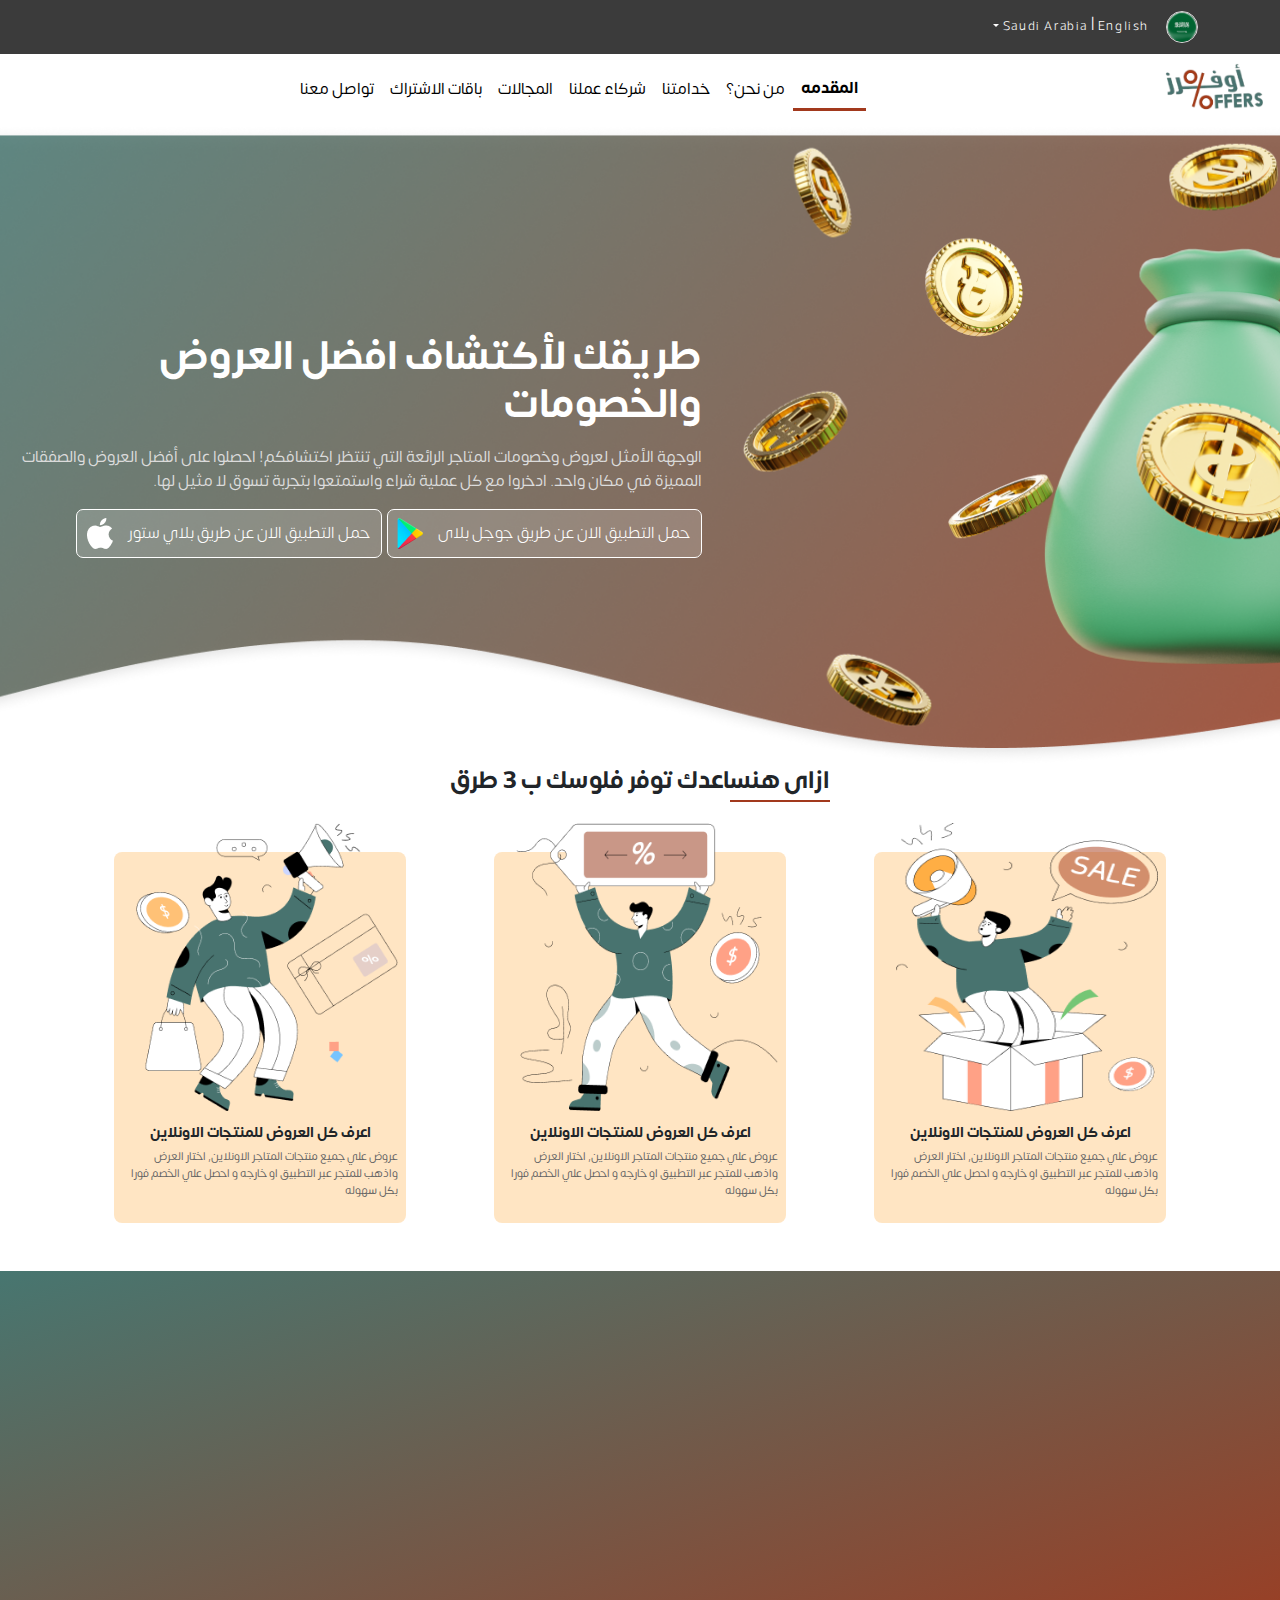
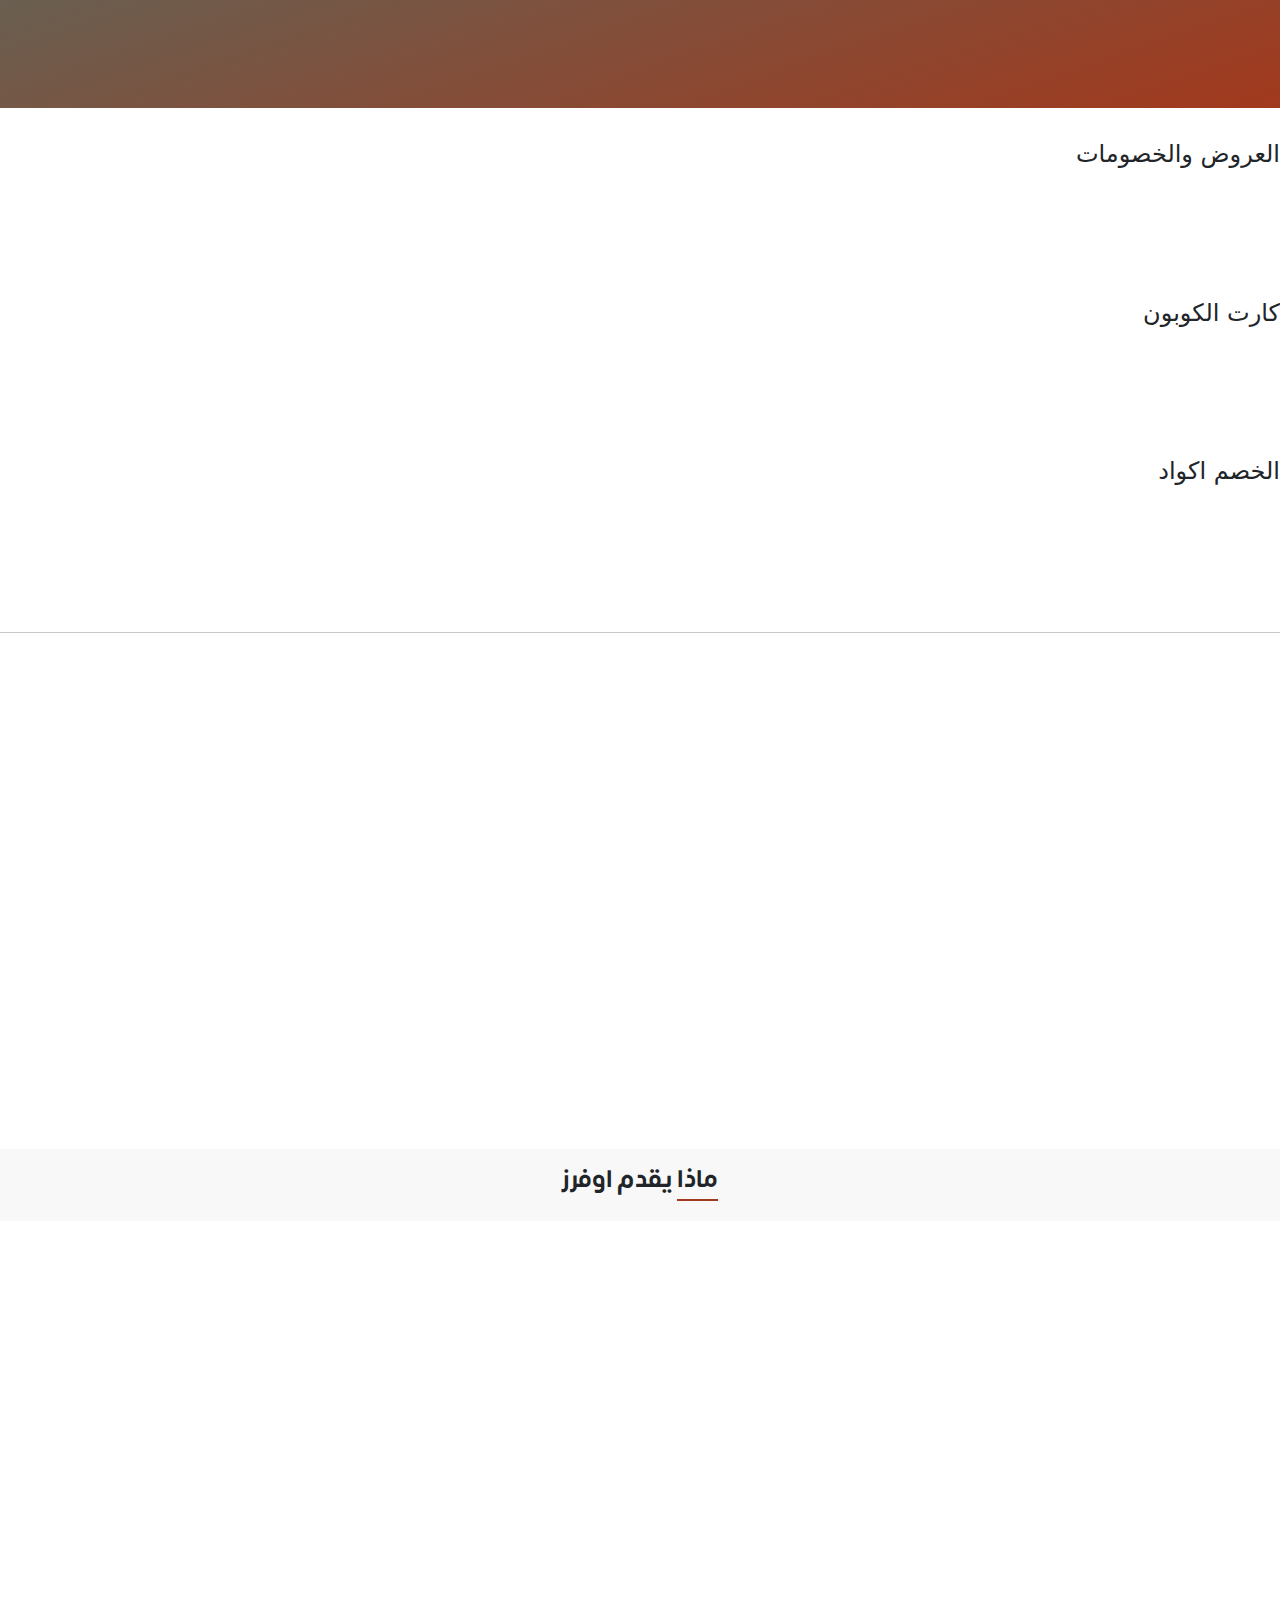
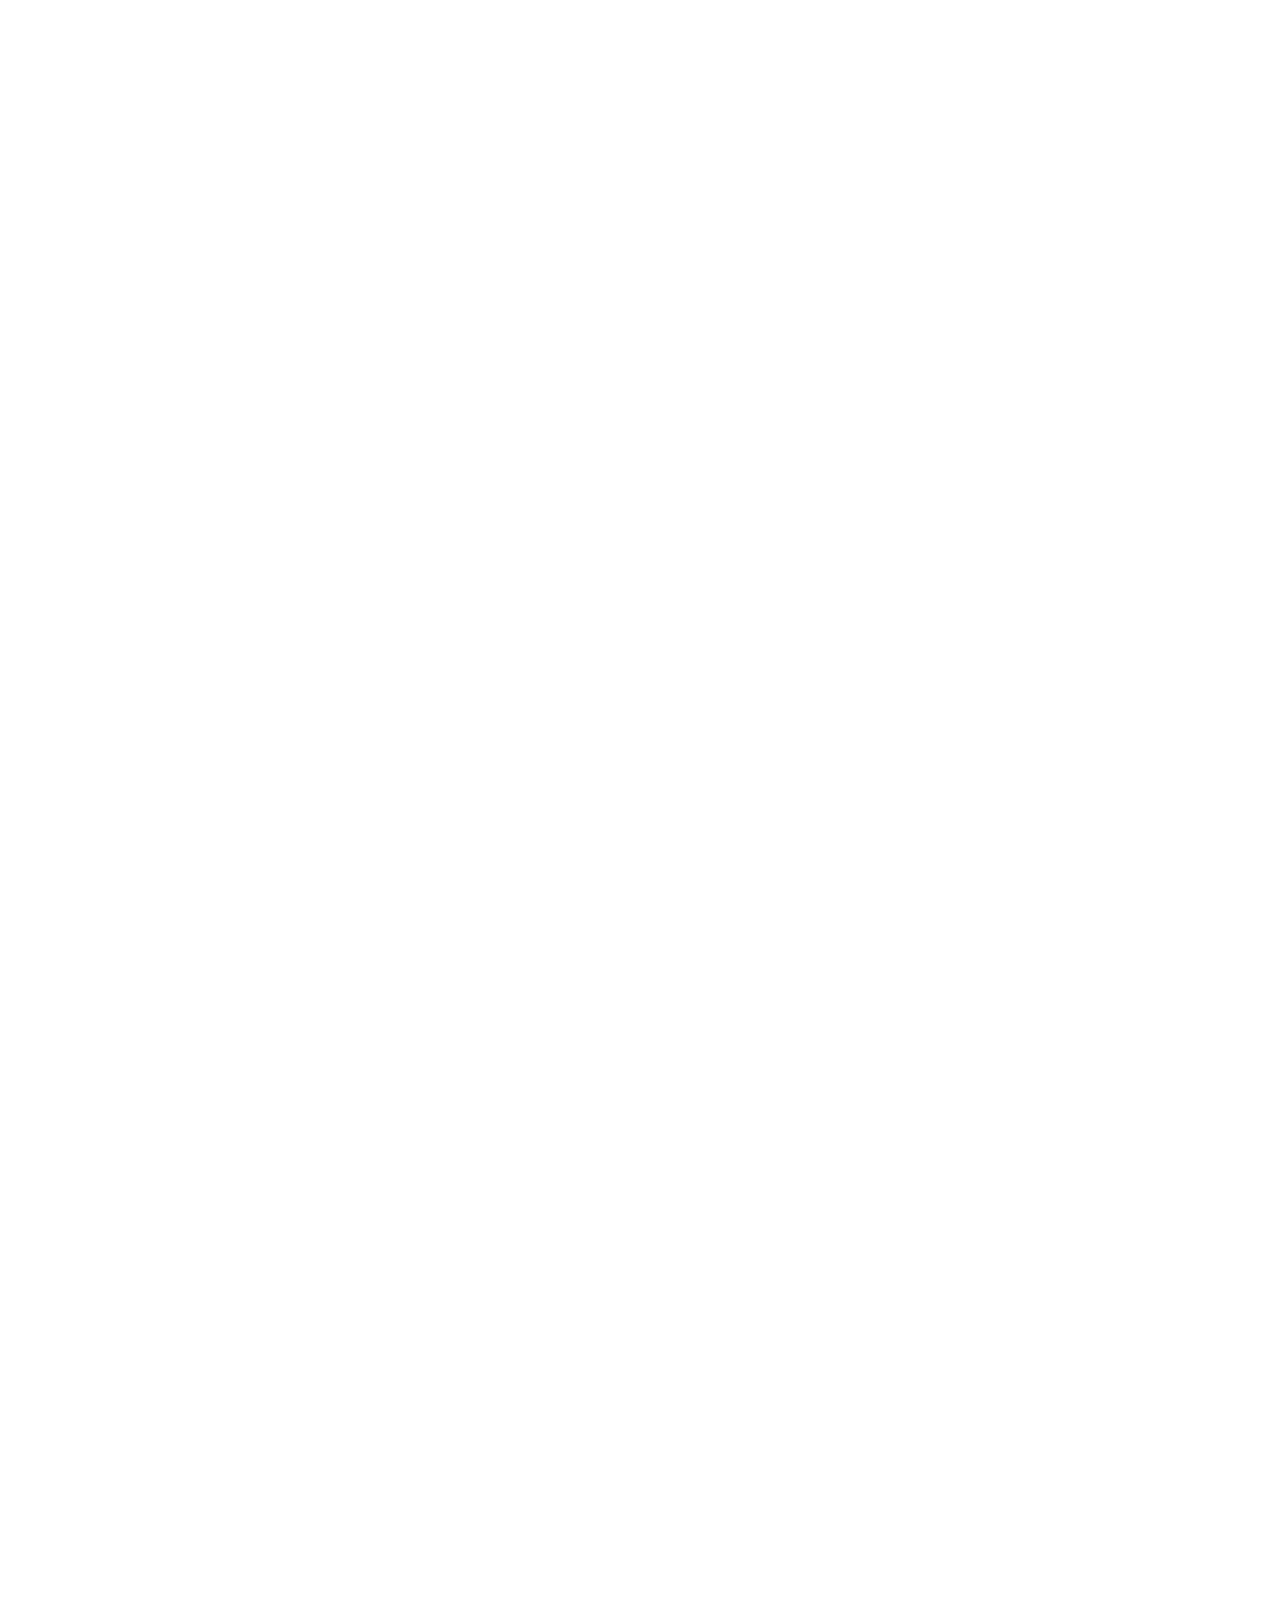
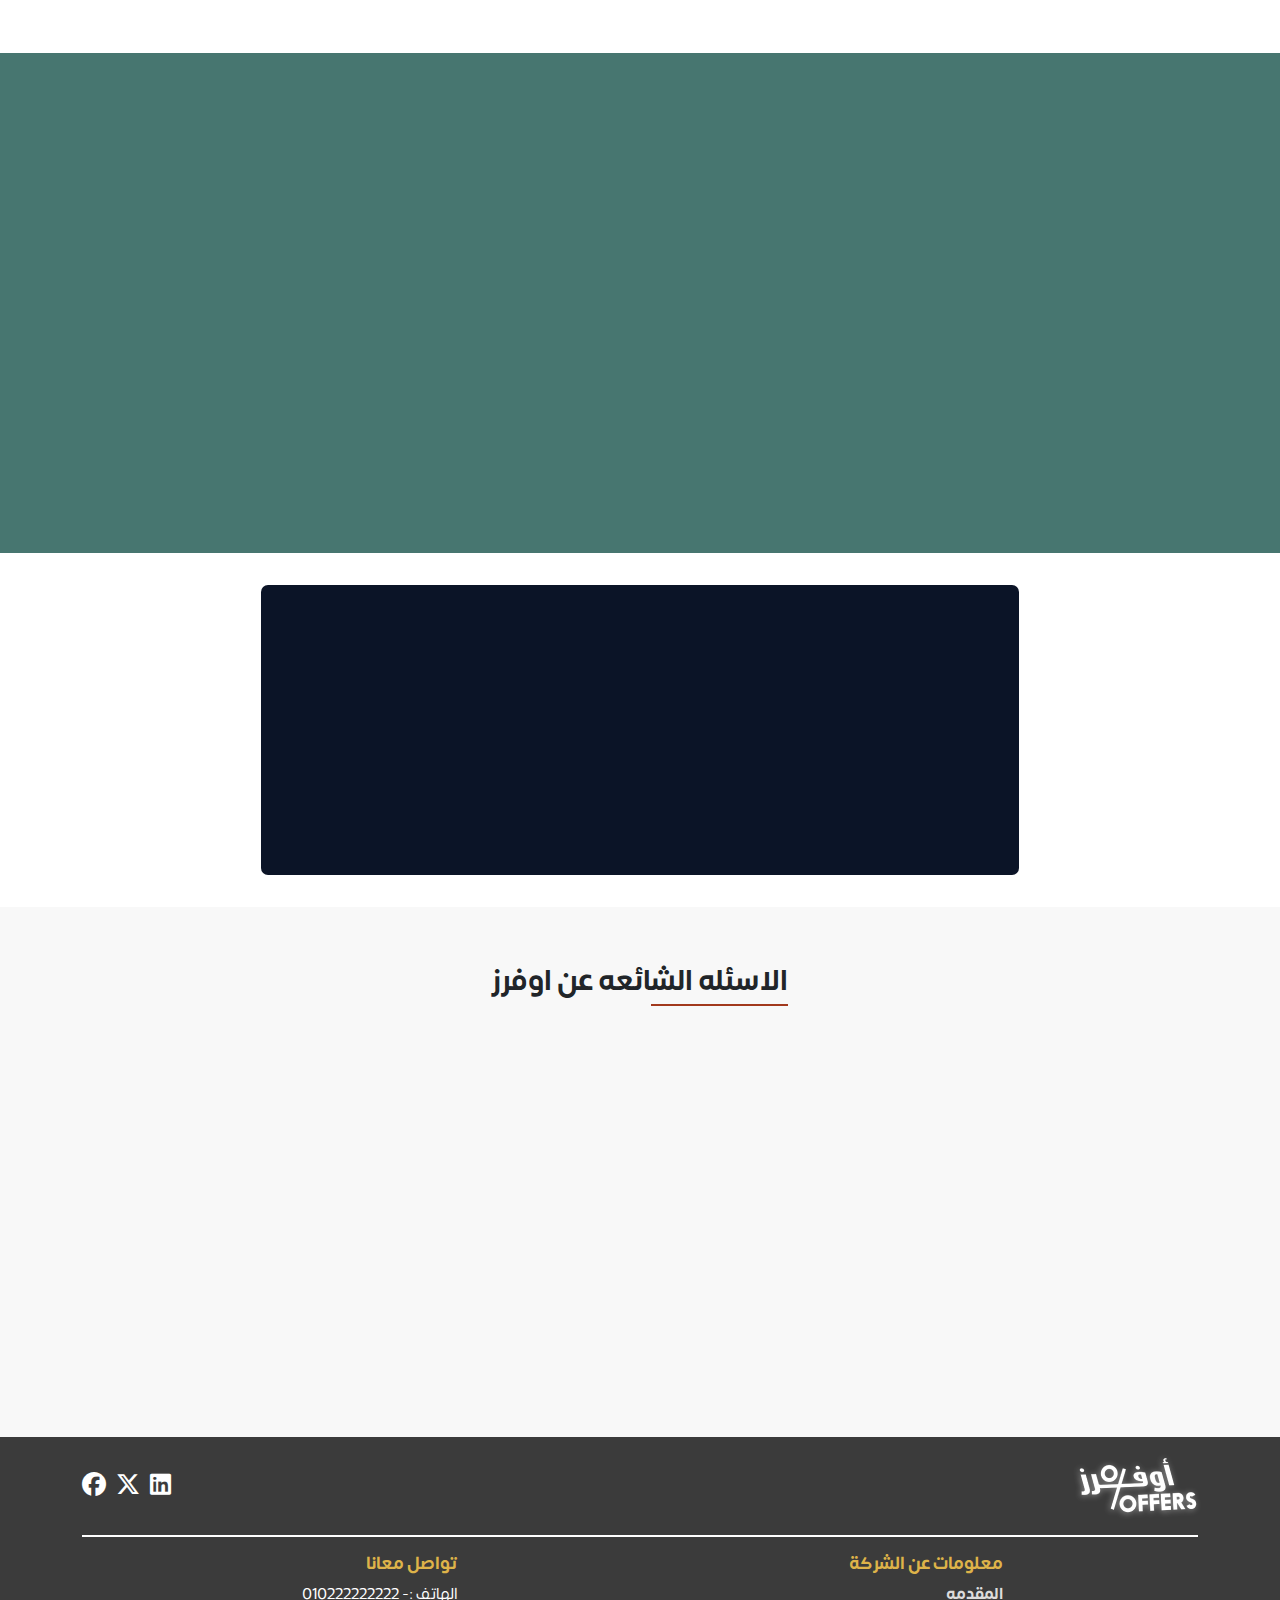
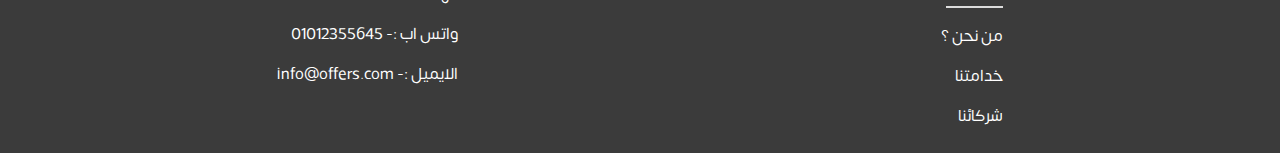
==== Index.html @ f4ff4f8d "Update Index.html" ====
<!DOCTYPE html>
<html lang="ar" dir="rtl">
  <!-- لحد هنا ال header -->

  <head>
    <meta charset="UTF-8" />
    <meta name="viewport" content="width=device-width, initial-scale=1.0" />
    <link rel="stylesheet" href="scss/style.min.css" />
    <link rel="stylesheet" href="scss/style.min.css.map" />
    <link rel="stylesheet" href="css/dataTables.bootstrap5.min.css" />
    <link rel="stylesheet" href="css/bootstrap-select.min.css" />
    <link rel="stylesheet" href="css/jquery.dataTables.min.css" />
    <link rel="stylesheet" href="css/select.dataTables.min.css" />
    <link rel="stylesheet" href="css/daterangepicker.css" />
    <link rel="stylesheet" href="css/animate.css" />
    <link
      rel="stylesheet"
      href="https://cdn.jsdelivr.net/npm/bootstrap@5.0.2/dist/css/bootstrap.min.css"
    />
    <link
      rel="stylesheet"
      href="https://cdnjs.cloudflare.com/ajax/libs/font-awesome/6.6.0/css/all.min.css"
    />
    <title>offers</title>
    <link rel="icon" href="photo/logopng.png" type="image" />
  </head>
  <!-- لحد هنا ال header -->
  <!-- لحد هنا ال body -->
  <body>
    <div class="bas-des">
      <!-- top_basr -->

      <div class="top_bar">
        <div class="container">
          <div class="top_bar_content">
            <img src="photo/Saudi arabia flag in white background.png" alt="" />
            <div class="dropdown">
              <button
                class="btn dropdown-toggle"
                type="button"
                data-bs-toggle="dropdown"
                aria-expanded="false"
              >
                Saudi Arabia | English
              </button>
              <ul class="dropdown-menu">
                <li>
                  <button id="lang-en" class="dropdown-item">English</button>
                </li>
                <li>
                  <button id="lang-ar" class="dropdown-item">العربية</button>
                </li>
              </ul>
            </div>
          </div>
        </div>
      </div>
      <!-- top_bar -->

      <!-- main-nav -->

      <div class="main-nav">
        <nav class="navbar navbar-expand-lg">
          <div class="container-fluid">
            <button
              class="navbar-toggler"
              type="button"
              data-bs-toggle="collapse"
              data-bs-target="#navbarSupportedContent"
              aria-controls="navbarSupportedContent"
              aria-expanded="false"
              aria-label="Toggle navigation"
            >
              <span class="navbar-toggler-icon"
                ><i class="fa-solid fa-bars"></i
              ></span>
            </button>
            <div class="logopng">
              <a class="nav-logo" href="Index.html"
                ><img src="photo/logopng.png" alt=""
              /></a>
            </div>
            <div class="collapse navbar-collapse" id="navbarSupportedContent">
              <ul class="navbar-nav">
                <li class="nav-item">
                  <a class="nav-link active" aria-current="page" href="#"
                    >المقدمه</a
                  >
                </li>
                <li class="nav-item">
                  <a class="nav-link" href="#">من نحن؟</a>
                </li>
                <li class="nav-item">
                  <a class="nav-link" href="#">خدامتنا</a>
                </li>
                <li class="nav-item">
                  <a class="nav-link" href="#">شركاء عملنا</a>
                </li>
                <li class="nav-item">
                  <a class="nav-link" href="#">المجالات</a>
                </li>
                <li class="nav-item">
                  <a class="nav-link" href="#">باقات الاشتراك</a>
                </li>
                <li class="nav-item">
                  <a class="nav-link" href="#">تواصل معنا</a>
                </li>
              </ul>
            </div>
          </div>
        </nav>
      </div>
      <!-- main-nav -->

      <!-- main_content -->
      <div class="main_content">
        <!-- اول سكشن يا درش -->
        <div class="sec-hero">
          <div class="circle"></div>
          <div class="circle"></div>
          <div class="circle"></div>
          <div class="circle"></div>
          <div class="square"></div>
          <div class="square"></div>
          <div class="square"></div>
          <div class="square"></div>
          <div class="content-hero">
            <div id="imgheros" class="img-hero wow fadeInUp">
              <img src="photo/coin_money_bag 1.png" alt="" />
            </div>
            <div class="text-hero wow fadeInUp">
              <h4>طريقك لأكتشاف افضل العروض والخصومات</h4>
              <p>
                الوجهة الأمثل لعروض وخصومات المتاجر الرائعة التي تنتظر اكتشافكم!
                احصلوا على أفضل العروض والصفقات المميزة في مكان واحد. ادخروا مع
                كل عملية شراء واستمتعوا بتجربة تسوق لا مثيل لها.
              </p>
              <div class="button-hero">
                <button>
                  حمل التطبيق الان عن طريق جوجل بلاى<img
                    src="photo/playstore.png"
                    alt=""
                  />
                </button>
                <button>
                  حمل التطبيق الان عن طريق بلاي ستور<img
                    src="photo/Apple logo2.png"
                    alt=""
                  />
                </button>
              </div>
            </div>
          </div>
        </div>
        <!-- اول سكشن يا درش -->
        <!-- تاني سكشن يا درش -->
        <div class="three-way">
          <div class="container">
            <div class="headers">
              <h4><span>ازاى هنس</span>اعدك توفر فلوسك ب 3 طرق</h4>
            </div>
            <div class="row">
              <div class="col-lg-4 col-md-4 col-12 wow fadeInUp">
                <div class="card-threeway">
                  <div class="img">
                    <img src="photo/sale.png" alt="" />
                  </div>
                  <div class="text">
                    <h4>اعرف كل العروض للمنتجات الاونلاين</h4>
                    <p>
                      عروض علي جميع منتجات المتاجر الاونلاين, اختار العرض واذهب
                      للمتجر عبر التطبيق او خارجه و احصل علي الخصم فورا بكل
                      سهوله
                    </p>
                  </div>
                </div>
              </div>
              <div class="col-lg-4 col-md-4 col-12 wow fadeInUp">
                <div class="card-threeway">
                  <div class="img">
                    <img src="photo/prehand.png" alt="" />
                  </div>
                  <div class="text">
                    <h4>اعرف كل العروض للمنتجات الاونلاين</h4>
                    <p>
                      عروض علي جميع منتجات المتاجر الاونلاين, اختار العرض واذهب
                      للمتجر عبر التطبيق او خارجه و احصل علي الخصم فورا بكل
                      سهوله
                    </p>
                  </div>
                </div>
              </div>
              <div class="col-lg-4 col-md-4 col-12 wow fadeInUp">
                <div class="card-threeway">
                  <div class="img">
                    <img src="photo/speaker.png" alt="" />
                  </div>
                  <div class="text">
                    <h4>اعرف كل العروض للمنتجات الاونلاين</h4>
                    <p>
                      عروض علي جميع منتجات المتاجر الاونلاين, اختار العرض واذهب
                      للمتجر عبر التطبيق او خارجه و احصل علي الخصم فورا بكل
                      سهوله
                    </p>
                  </div>
                </div>
              </div>
            </div>
          </div>
        </div>
        <!-- تاني سكشن يا درش -->
        <!-- ثالث سكشن يا درش -->
        <div class="offers-descount">
          <div class="container">
            <div class="allof">
              <div class="img wow bounceIn">
                <img src="photo/enimation.png" alt="" />
              </div>
              <div class="text wow bounceIn">
                <h4>بوابتكم لعالم من العروض والخصومات الحصريه!</h4>
                <p>
                  اكتشفوا برنامجنا المميز الذي يجلب لكم أفضل العروض، الخصومات،
                  وكوبونات الخصم لمستخدميه. انضموا إلينا اليوم واستمتعوا بتجربة
                  تسوق ذكية واقتصادية.
                </p>
              </div>
            </div>
          </div>
        </div>
        <!-- ثالث سكشن يا درش -->
        <!-- السكشن بتاع الخوصومات يا درش اصحي ليغفلونا -->
        <div class="discount">
          <div class="hed-dis">
            <h4><span>العروض</span> والخصومات</h4>
          </div>
          <div class="container">
            <div class="row">
              <div class="col-lg-4 col-md-4 col-12 wow fadeInUp">
                <a href="#">
                  <div class="all-dis">
                    <div class="img">
                      <img src="photo/nasra.png" alt="" />
                    </div>
                    <div class="text">
                      <h4>خصومات وعروض في اوفر</h4>
                    </div>
                  </div>
                </a>
              </div>
              <div class="col-lg-4 col-md-4 col-12 wow fadeInUp">
                <a href="#">
                  <div class="all-dis">
                    <div class="img">
                      <img src="photo/nasra.png" alt="" />
                    </div>
                    <div class="text">
                      <h4>خصومات وعروض في اوفر</h4>
                    </div>
                  </div>
                </a>
              </div>
              <div class="col-lg-4 col-md-4 col-12 wow fadeInUp">
                <a href="#">
                  <div class="all-dis">
                    <div class="img">
                      <img src="photo/nasra.png" alt="" />
                    </div>
                    <div class="text">
                      <h4>خصومات وعروض في اوفر</h4>
                    </div>
                  </div>
                </a>
              </div>
              <div class="col-lg-4 col-md-4 col-12 wow fadeInUp">
                <a href="#">
                  <div class="all-dis">
                    <div class="img">
                      <img src="photo/nasra.png" alt="" />
                    </div>
                    <div class="text">
                      <h4>خصومات وعروض في اوفر</h4>
                    </div>
                  </div>
                </a>
              </div>
              <div class="col-lg-4 col-md-4 col-12 wow fadeInUp">
                <a href="#">
                  <div class="all-dis">
                    <div class="img">
                      <img src="photo/nasra.png" alt="" />
                    </div>
                    <div class="text">
                      <h4>خصومات وعروض في اوفر</h4>
                    </div>
                  </div>
                </a>
              </div>
              <div class="col-lg-4 col-md-4 col-12 wow fadeInUp">
                <a href="#">
                  <div class="all-dis">
                    <div class="img">
                      <img src="photo/nasra.png" alt="" />
                    </div>
                    <div class="text">
                      <h4>خصومات وعروض في اوفر</h4>
                    </div>
                  </div>
                </a>
              </div>
            </div>
          </div>
        </div>
        <!-- السكشن بتاع الخوصومات يا درش اصحي ليغفلونا -->
        <!-- السكشن بتاع الكوبونات يا درش اصحي ليغفلونا -->
        <div class="discount-copone">
          <div class="hed-dis">
            <h4><span>كارت</span> الكوبون</h4>
          </div>
          <div class="container">
            <div class="row">
              <div class="col-lg-4 col-md-4 col-12 wow fadeInUp">
                <a href="#">
                  <div class="all-dis">
                    <div class="img">
                      <img src="photo/nasra2.png" alt="" />
                    </div>
                    <div class="text">
                      <h4>كوبونات الخصم العالمي</h4>
                    </div>
                  </div>
                </a>
              </div>
              <div class="col-lg-4 col-md-4 col-12 wow fadeInUp">
                <a href="#">
                  <div class="all-dis">
                    <div class="img">
                      <img src="photo/nasra2.png" alt="" />
                    </div>
                    <div class="text">
                      <h4>كوبونات الخصم العالمي</h4>
                    </div>
                  </div>
                </a>
              </div>
              <div class="col-lg-4 col-md-4 col-12 wow fadeInUp">
                <a href="#">
                  <div class="all-dis">
                    <div class="img">
                      <img src="photo/nasra2.png" alt="" />
                    </div>
                    <div class="text">
                      <h4>كوبونات الخصم العالمي</h4>
                    </div>
                  </div>
                </a>
              </div>
              <div class="col-lg-4 col-md-4 col-12 wow fadeInUp">
                <a href="#">
                  <div class="all-dis">
                    <div class="img">
                      <img src="photo/nasra2.png" alt="" />
                    </div>
                    <div class="text">
                      <h4>كوبونات الخصم العالمي</h4>
                    </div>
                  </div>
                </a>
              </div>
              <div class="col-lg-4 col-md-4 col-12 wow fadeInUp">
                <a href="#">
                  <div class="all-dis">
                    <div class="img">
                      <img src="photo/nasra2.png" alt="" />
                    </div>
                    <div class="text">
                      <h4>كوبونات الخصم العالمي</h4>
                    </div>
                  </div>
                </a>
              </div>
              <div class="col-lg-4 col-md-4 col-12 wow fadeInUp">
                <a href="#">
                  <div class="all-dis">
                    <div class="img">
                      <img src="photo/nasra2.png" alt="" />
                    </div>
                    <div class="text">
                      <h4>كوبونات الخصم العالمي</h4>
                    </div>
                  </div>
                </a>
              </div>
            </div>
          </div>
        </div>
        <!-- السكشن بتاع الكوبونات يا درش اصحي ليغفلونا -->
        <!-- السكشن بتاع اكواد الخصم يا درش اصحي ليغفلونا -->
        <div class="discount-code">
          <div class="hed-dis">
            <h4><span>الخصم</span> اكواد</h4>
          </div>
          <div class="container">
            <div class="row">
              <div class="col-lg-4 col-md-4 col-12 wow fadeInUp">
                <a href="#">
                  <div class="all-dis">
                    <div class="img">
                      <img src="photo/nasra3.png" alt="" />
                    </div>
                    <div class="text">
                      <h4>احصل علي كود الخصم</h4>
                    </div>
                  </div>
                </a>
              </div>
              <div class="col-lg-4 col-md-4 col-12 wow fadeInUp">
                <a href="#">
                  <div class="all-dis">
                    <div class="img">
                      <img src="photo/nasra3.png" alt="" />
                    </div>
                    <div class="text">
                      <h4>احصل علي كود الخصم</h4>
                    </div>
                  </div>
                </a>
              </div>
              <div class="col-lg-4 col-md-4 col-12 wow fadeInUp">
                <a href="#">
                  <div class="all-dis">
                    <div class="img">
                      <img src="photo/nasra3.png" alt="" />
                    </div>
                    <div class="text">
                      <h4>احصل علي كود الخصم</h4>
                    </div>
                  </div>
                </a>
              </div>
              <div class="col-lg-4 col-md-4 col-12 wow fadeInUp">
                <a href="#">
                  <div class="all-dis">
                    <div class="img">
                      <img src="photo/nasra3.png" alt="" />
                    </div>
                    <div class="text">
                      <h4>احصل علي كود الخصم</h4>
                    </div>
                  </div>
                </a>
              </div>
              <div class="col-lg-4 col-md-4 col-12 wow fadeInUp">
                <a href="#">
                  <div class="all-dis">
                    <div class="img">
                      <img src="photo/nasra3.png" alt="" />
                    </div>
                    <div class="text">
                      <h4>احصل علي كود الخصم</h4>
                    </div>
                  </div>
                </a>
              </div>
              <div class="col-lg-4 col-md-4 col-12 wow fadeInUp">
                <a href="#">
                  <div class="all-dis">
                    <div class="img">
                      <img src="photo/nasra3.png" alt="" />
                    </div>
                    <div class="text">
                      <h4>احصل علي كود الخصم</h4>
                    </div>
                  </div>
                </a>
              </div>
            </div>
          </div>
        </div>
        <!-- السكشن اكواد الخصم يا درش اصحي ليغفلونا -->
         <hr>
        <!-- من اول هنا السكشن التليفون الي جمبه كلام وبيقلب صور -->
        <div class="phone-text">
          <div class="container">
            <div class="row">
              <div class="col-lg-6 col-md-6 col-12 wow fadeInUp">
                <div class="text">
                  <p>
                    في أوفرز، نحن نفهم أهمية التوفير بالنسبة لكم، ولذلك نعمل بجد
                    لجمع أفضل الخصومات والعروض من مختلف المتاجر في مكان واحد.
                    هدفنا هو مساعدتكم على الحصول على ما تحتاجونه بأفضل الأسعار
                    الممكنة.<br /><br />
                    باستخدام تطبيقنا، يمكنكم استكشاف مجموعة واسعة من الصفقات
                    التي تتيح لكم توفير المال في كل عملية شراء، سواء كنتم تبحثون
                    عن الأزياء، الأجهزة الإلكترونية، المستلزمات المنزلية، أو أي
                    شيء آخر. نحن نحرص على تحديث العروض بانتظام لضمان أن تجدوا
                    أحدث وأفضل الخصومات المتاحة.
                  </p>
                  <div class="button-text">
                    <button>
                      حمل التطبيق الان عن طريق جوجل بلاى<img
                        src="photo/playstore.png"
                        alt=""
                      />
                    </button>
                    <button>
                      حمل التطبيق الان عن طريق بلاي ستور<img
                        src="photo/Apple logo.png"
                        alt=""
                      />
                    </button>
                  </div>
                </div>
              </div>
              <div class="col-lg-6 col-md-6 col-12 wow fadeInUp">
                <div class="img">
                  <img class="circle" src="photo/one.png" alt="" />
                  <img class="phone-img" src="photo/first-phone.png" alt="" />
                  <img class="phone-img" src="photo/phoneain.png" alt="" />
                </div>
              </div>
            </div>
          </div>
        </div>
        <!-- ده العنوان الي ف نص -->
        <div class="main-header">
          <h4><span>ماذا</span> يقدم اوفرز</h4>
        </div>
        <!-- ده العنوان الي ف نص -->

        <div class="phone-text">
          <div class="container">
            <div class="row">
              <div class="col-lg-6 col-md-6 col-12 wow fadeInUp">
                <div class="img">
                  <img class="circle" src="photo/ssass.png" alt="" />
                  <img class="phone-img" src="photo/aasasssa.png" alt="" />
                  <img class="phone-img" src="photo/eeeee.png" alt="" />
                </div>
              </div>
              <div class="col-lg-6 col-md-6 col-12 wow fadeInUp">
                <div class="text">
                  <h4>خصومات على جميع اماكن ومنتجاتك المفضله</h4>
                  <p>
                    في أوفرز، نحن نفهم أهمية التوفير بالنسبة لكم، ولذلك نعمل بجد
                    لجمع أفضل الخصومات والعروض من مختلف المتاجر في مكان واحد.
                    هدفنا هو مساعدتكم على الحصول على ما تحتاجونه بأفضل الأسعار
                    الممكنة.<br /><br />
                    باستخدام تطبيقنا، يمكنكم استكشاف مجموعة واسعة من الصفقات
                    التي تتيح لكم توفير المال في كل عملية شراء، سواء كنتم تبحثون
                    عن الأزياء، الأجهزة الإلكترونية، المستلزمات المنزلية، أو أي
                    شيء آخر. نحن نحرص على تحديث العروض بانتظام لضمان أن تجدوا
                    أحدث وأفضل الخصومات المتاحة.
                  </p>
                </div>
              </div>
            </div>
          </div>
        </div>
        <div class="phone-text">
          <div class="container">
            <div class="row">
              <div class="col-lg-6 col-md-6 col-12 wow fadeInUp">
                <div class="text">
                  <h4>كوبونات خصم تقدر تستخدمها في اي وقت</h4>
                  <p>
                    يتيح لك برنامج Offers الحصول على كوبونات خصم حصرية على
                    مجموعة متنوعة من المنتجات والخدمات.<br /><br />
                    تجربة التسوق مع برنامج Offers أصبحت أكثر توفيرًا، احصل على
                    خصومات على التذاكر واستلمها عبر البريد الإلكتروني في خطوات
                    بسيطة. كل كوبونات الخصم في متناول يدك: وفر أكثر مع كل عملية
                    شراء باستخدام الكوبونات التي جمعناها لك من كل مكان حولك.<br /><br />
                    الخصومات الأقرب إليك: جمعنا لك كل كوبونات الخصم المتوفرة في
                    منطقتك لتتمتع بتجربة تسوق مثالية وميسرة.
                  </p>
                </div>
              </div>
              <div class="col-lg-6 col-md-6 col-12 wow fadeInUp">
                <div class="img">
                  <img class="circle" src="photo/one.png" alt="" />
                  <img class="phone-img" src="photo/first-phone.png" alt="" />
                  <img class="phone-img" src="photo/phoneain.png" alt="" />
                </div>
              </div>
            </div>
          </div>
        </div>
        <div class="phone-text">
          <div class="container">
            <div class="row">
              <div class="col-lg-6 col-md-6 col-12 wow fadeInUp">
                <div class="img">
                  <img class="circle" src="photo/ssass.png" alt="" />
                  <img class="phone-img" src="photo/wwwww.png" alt="" />
                  <img class="phone-img" src="photo/eeeee.png" alt="" />
                </div>
              </div>
              <div class="col-lg-6 col-md-6 col-12 wow fadeInUp">
                <div class="text">
                  <h4>جمعنالك كل اكواد الخصم حواليك</h4>
                  <p>
                    في أوفرز، نحن نفهم أهمية التوفير بالنسبة لكم، ولذلك نعمل بجد
                    لجمع أفضل الخصومات والعروض من مختلف المتاجر في مكان واحد.
                    هدفنا هو مساعدتكم على الحصول على ما تحتاجونه بأفضل الأسعار
                    الممكنة.<br /><br />
                    باستخدام تطبيقنا، يمكنكم استكشاف مجموعة واسعة من الصفقات
                    التي تتيح لكم توفير المال في كل عملية شراء، سواء كنتم تبحثون
                    عن الأزياء، الأجهزة الإلكترونية، المستلزمات المنزلية، أو أي
                    شيء آخر. نحن نحرص على تحديث العروض بانتظام لضمان أن تجدوا
                    أحدث وأفضل الخصومات المتاحة.
                  </p>
                </div>
              </div>
            </div>
          </div>
        </div>
        <div class="phone-text">
          <div class="container">
            <div class="row">
              <div class="col-lg-6 col-md-6 col-12 wow fadeInUp">
                <div class="text">
                  <h4>احصل علي نقاط واكسب العديد من الهدايا</h4>
                  <p>
                    يتيح لك برنامج Offers الحصول على كوبونات خصم حصرية على
                    مجموعة متنوعة من المنتجات والخدمات.<br /><br />
                    تجربة التسوق مع برنامج Offers أصبحت أكثر توفيرًا، احصل على
                    خصومات على التذاكر واستلمها عبر البريد الإلكتروني في خطوات
                    بسيطة. كل كوبونات الخصم في متناول يدك: وفر أكثر مع كل عملية
                    شراء باستخدام الكوبونات التي جمعناها لك من كل مكان حولك.<br /><br />
                    الخصومات الأقرب إليك: جمعنا لك كل كوبونات الخصم المتوفرة في
                    منطقتك لتتمتع بتجربة تسوق مثالية وميسرة.
                  </p>
                </div>
              </div>
              <div class="col-lg-6 col-md-6 col-12 wow fadeInUp">
                <div class="img">
                  <img class="circle" src="photo/one.png" alt="" />
                  <img class="phone-img" src="photo/five-phone.png" alt="" />
                  <img class="phone-img" src="photo/phoneain.png" alt="" />
                </div>
              </div>
            </div>
          </div>
        </div>
        <!-- لغيط هنا هنا السكشن التليفون الي جمبه كلام وبيقلب صور -->
        <!-- من اول هنا يا اخوو السكشن بتاع الاميل -->
        <div class="insite-email">
          <div class="containar">
            <div class="content">
              <img class="wow bounceIn" src="photo/mokssss.png" alt="" />
              <div class="text wow bounceIn">
                <h4>دخل ايميلك و هيوصلك كل العروض الحصريه!</h4>
                <p>اشترك الان واحصل علي كل العروض الحصريه والمميزة</p>
                <form action="">
                  <input type="email" placeholder="ادخل ايميلك" />
                  <button type="submit">انضم</button>
                </form>
              </div>
            </div>
          </div>
        </div>
        <!-- لحد هنا يا اخوو السكشن بتاع الاميل -->
        <!-- من أول هنا يا اخوو السكشن الكحلي -->
        <div class="come">
          <div class="container">
            <div class="content">
              <div class="text wow fadeInUp">
                <h4>انضم الينا بكل سهوله مع Offers</h4>
                <p>ادخل بياناتك وسنتواصل معك علي الفور</p>
                <a href="#">
                  <button type="button">انضم الان</button>
                </a>
              </div>
              <div class="img wow fadeInUp">
                <h4>انضم الينا الان</h4>
                <img src="photo/siissle.png" alt="" />
              </div>
            </div>
          </div>
        </div>
        <!-- لحد هنا يا اخوو السكشن الكحلي -->
        <!-- من اول هنا يا اخوو السكشن الاساله الشائعه -->
        <div class="ask-que">
          <div class="container">
            <div class="header-ask">
              <h4><span>الاسئله الش</span>ائعه عن اوفرز</h4>
            </div>
            <div class="accordion wow bounceIn" id="accordionExample">
              <div class="accordion-item">
                <h2 class="accordion-header" id="headingOne">
                  <button
                    class="accordion-button"
                    type="button"
                    data-bs-toggle="collapse"
                    data-bs-target="#collapseOne"
                    aria-expanded="true"
                    aria-controls="collapseOne"
                  >
                    كيف يمكننى معرفه الغاء طلبي؟
                  </button>
                </h2>
                <div
                  id="collapseOne"
                  class="accordion-collapse collapse show"
                  aria-labelledby="headingOne"
                  data-bs-parent="#accordionExample"
                >
                  <div class="accordion-body">
                    هذا النص هو مثال لنص يمكن أن يستبدل في نفس المساحة، لقد تم
                    توليد هذا النص من مولد النص العربى، حيث يمكنك أن تولد مثل
                    هذا النص أو العديد من النصوص الأخرى ...
                  </div>
                </div>
              </div>
              <div class="accordion-item">
                <h2 class="accordion-header" id="headingTwo">
                  <button
                    class="accordion-button collapsed"
                    type="button"
                    data-bs-toggle="collapse"
                    data-bs-target="#collapseTwo"
                    aria-expanded="false"
                    aria-controls="collapseTwo"
                  >
                    كيف يمكننى معرفه الغاء طلبي؟
                  </button>
                </h2>
                <div
                  id="collapseTwo"
                  class="accordion-collapse collapse"
                  aria-labelledby="headingTwo"
                  data-bs-parent="#accordionExample"
                >
                  <div class="accordion-body">
                    هذا النص هو مثال لنص يمكن أن يستبدل في نفس المساحة، لقد تم
                    توليد هذا النص من مولد النص العربى، حيث يمكنك أن تولد مثل
                    هذا النص أو العديد من النصوص الأخرى ...
                  </div>
                </div>
              </div>
              <div class="accordion-item">
                <h2 class="accordion-header" id="headingThree">
                  <button
                    class="accordion-button collapsed"
                    type="button"
                    data-bs-toggle="collapse"
                    data-bs-target="#collapseThree"
                    aria-expanded="false"
                    aria-controls="collapseThree"
                  >
                    كيف يمكننى معرفه الغاء طلبي؟
                  </button>
                </h2>
                <div
                  id="collapseThree"
                  class="accordion-collapse collapse"
                  aria-labelledby="headingThree"
                  data-bs-parent="#accordionExample"
                >
                  <div class="accordion-body">
                    هذا النص هو مثال لنص يمكن أن يستبدل في نفس المساحة، لقد تم
                    توليد هذا النص من مولد النص العربى، حيث يمكنك أن تولد مثل
                    هذا النص أو العديد من النصوص الأخرى ...
                  </div>
                </div>
              </div>
            </div>
          </div>
        </div>
        <!-- لحد هنا يا اخوو السكشن الاساله الشائعه -->
      </div>

      <!-- main_content -->

      <!-- footer -->
      <footer class="footer">
        <div class="main-footer">
          <div class="container">
            <div class="header">
              <div class="right">
                <img src="photo/footerlogo.png" alt="" />
              </div>
              <div class="left">
                <a href=""><i class="fa-brands fa-linkedin"></i></a>
                <a href=""><i class="fa-brands fa-x-twitter"></i></a>
                <a href=""><i class="fa-brands fa-facebook"></i></a>
              </div>
            </div>
            <div class="allend-footer">
              <div class="footer-text-one">
                <h4>معلومات عن الشركة</h4>
                <div class="links">
                  <a href="#" class="footer-link active"><p>المقدمه</p></a>
                  <a href="#" class="footer-link"><p>من نحن ؟</p></a>
                  <a href="#" class="footer-link"><p>خدامتنا</p></a>
                  <a href="#" class="footer-link"><p>شركائنا</p></a>
                </div>
              </div>

              <div class="footer-text-two">
                <h4>تواصل معانا</h4>
                <div class="links">
                  <a href="#"><p>الهاتف :- 010222222222</p></a>
                  <a href="#"><p>واتس اب :- 01012355645</p></a>
                  <a href="#"><p>الايميل :- info@offers.com</p></a>
                </div>
              </div>
            </div>
          </div>
        </div>
      </footer>
      <a id="scrollToTop" href="#" style="display: none">&#8593;</a>
      <!-- footer -->
    </div>
    <script src="js/wow.min.js"></script>
    <script src="js/jquery-3.5.1.min.js"></script>
    <script src="https://cdn.jsdelivr.net/npm/bootstrap@5.0.2/dist/js/bootstrap.bundle.min.js"></script>
    <script src="js/main.js"></script>
  </body>
  <!-- لحد هنا ال body -->
</html>
---- scss/style.min.css ----
.top_bar{background:var(--ten-color);color:var(--bg-color);width:100%;height:54px;display:flex;justify-content:center;align-items:center}.top_bar .top_bar_content{display:flex;justify-content:start;align-items:center;gap:5px}.top_bar .top_bar_content img{width:32px;height:32px;border-radius:50%;border:1px solid var(--eight-color)}.top_bar .top_bar_content .btn{font-family:"light";font-size:.8rem;letter-spacing:.1rem;box-shadow:unset !important;border:0;color:var(--bg-color)}div#navbarSupportedContent{justify-content:center !important;align-items:center !important;flex-grow:unset !important;margin:auto !important}.logopng{width:123px;height:54px;display:flex;justify-content:center;align-items:center}.logopng img{width:90%}li.nav-item{display:flex;justify-content:center;align-items:center}a.nav-link{font-family:"regular";color:#000}a.nav-link:hover{color:var(--seven-color)}a.nav-link.active{font-family:"bold";border-bottom:3px solid;border-color:var(--two-color);color:#000}ul.dropdown-menu.show li{font-family:"regular"}.bas-des .main_content{width:100%;height:100%}.bas-des .main_content .sec-hero{background-image:url("../photo/content-one.png");width:100%;height:643px;background-position:center;background-size:cover;display:flex;justify-content:center;align-items:center;z-index:111111;position:relative;overflow:hidden}.bas-des .main_content .sec-hero .button-hero button{padding:.5rem .6rem;border:1px solid #fff;border-radius:7px;background-color:rgba(255,255,255,.168627451);color:#fff;font-family:"light";transition:all .3s ease-in-out}.bas-des .main_content .sec-hero .button-hero button img{margin-right:15px}.bas-des .main_content .sec-hero .button-hero button:hover{background-color:var(--two-color);color:#fff}.bas-des .main_content .sec-hero .circle{position:absolute;border-radius:50%;background:rgba(255,255,255,.199);opacity:.2;animation:randomCircleAnimation 8s ease-in-out infinite}.bas-des .main_content .sec-hero .square{position:absolute;background:rgba(255,255,255,.151);opacity:.2;animation:randomSquareAnimation 6s ease-in-out infinite}@keyframes randomCircleAnimation{0%{width:50px;height:50px;top:20%;left:20%;transform:translate(-50%, -50%) scale(1);opacity:.2}25%{width:80px;height:80px;top:30%;left:60%;transform:translate(-50%, -50%) scale(1.2);opacity:.2}50%{width:60px;height:60px;top:50%;left:40%;transform:translate(-50%, -50%) scale(1.5);opacity:.4}75%{width:70px;height:70px;top:70%;left:80%;transform:translate(-50%, -50%) scale(1);opacity:.3}100%{width:50px;height:50px;top:20%;left:20%;transform:translate(-50%, -50%) scale(1);opacity:.1}}@keyframes randomSquareAnimation{0%{width:40px;height:40px;top:10%;left:10%;transform:translate(-50%, -50%) scale(1);opacity:.4}25%{width:70px;height:70px;top:30%;left:30%;transform:translate(-50%, -50%) scale(1.2);opacity:.3}50%{width:50px;height:50px;top:60%;left:60%;transform:translate(-50%, -50%) scale(1.5);opacity:.2}75%{width:60px;height:60px;top:40%;left:80%;transform:translate(-50%, -50%) scale(1);opacity:.2}100%{width:40px;height:40px;top:10%;left:10%;transform:translate(-50%, -50%) scale(1);opacity:.1}}.bas-des .main_content .circle:nth-child(1){animation-delay:0s}.bas-des .main_content .circle:nth-child(2){animation-delay:1s}.bas-des .main_content .circle:nth-child(3){animation-delay:2s}.bas-des .main_content .circle:nth-child(4){animation-delay:3s}.bas-des .main_content .square:nth-child(1){animation-delay:0s}.bas-des .main_content .square:nth-child(2){animation-delay:1s}.bas-des .main_content .square:nth-child(3){animation-delay:2s}.bas-des .main_content .square:nth-child(4){animation-delay:3s}.bas-des .main_content .content-hero{display:flex;justify-content:space-between;align-items:center}.bas-des .main_content .content-hero .text-hero{width:55%}.bas-des .main_content .content-hero .text-hero h4{color:#fff;font-family:"bold";font-size:2.5rem}.bas-des .main_content .content-hero .text-hero p{color:#dbdbdb;font-family:"regular";font-size:1rem;width:100%;margin-top:1rem}.bas-des .main_content .content-hero .img-hero img{width:100%}.bas-des .main_content .three-way .headers h4{text-align:center;font-family:"bold"}.bas-des .main_content .three-way .headers h4 span{border-bottom:2px solid var(--two-color)}.bas-des .main_content .three-way .card-threeway{margin:3rem 2rem;background:var(--nine-color);padding:.5rem;border-radius:8px}.bas-des .main_content .three-way .card-threeway .img{width:100%;margin-top:-2.3rem}.bas-des .main_content .three-way .card-threeway .img img{width:95%;height:288px;animation:upDown 3s ease-in-out infinite}.bas-des .main_content .three-way .card-threeway .text h4{font-family:"bold";font-size:.9rem;text-align:center;margin-top:.8rem}.bas-des .main_content .three-way .card-threeway .text p{display:-webkit-box;-webkit-line-clamp:3;-webkit-box-orient:vertical;overflow:hidden;text-overflow:ellipsis;font-family:"regular";color:#636363;font-size:.7rem}.bas-des .main_content .three-way .card-threeway .text p.expanded{-webkit-line-clamp:unset;overflow:visible}.bas-des .main_content .three-way .card-threeway .text button{background-color:var(--two-color);color:#fff;font-family:"regular";display:block;margin-inline-start:auto;border:0;padding:.1rem .5rem;font-size:.6rem;border-radius:4px}@keyframes upDown{0%,100%{transform:translateY(0)}50%{transform:translateY(-10px)}}.bas-des .main_content .offers-descount{background-image:linear-gradient(to bottom right, var(--six-color), var(--two-color));display:flex;justify-content:center;align-items:center;width:100%;height:437px;margin-bottom:2rem}.bas-des .main_content .offers-descount .allof{display:flex;justify-content:center;align-items:center}.bas-des .main_content .offers-descount .allof .img{width:50%}.bas-des .main_content .offers-descount .allof .img img{width:87%}.bas-des .main_content .offers-descount .allof .text{width:50%}.bas-des .main_content .offers-descount .allof .text h4{font-family:"bold";color:#fff;font-size:1.8rem}.bas-des .main_content .offers-descount .allof .text p{font-family:"regular";color:#dbdbdb;font-size:1rem;width:91%}.bas-des .main_content .phone-text{margin-right:7%;position:relative;display:flex;justify-content:center;align-items:center;height:500px}.bas-des .main_content .phone-text .text{margin-top:3rem}.bas-des .main_content .phone-text .text h4{font-family:"bold";font-size:1.8rem}.bas-des .main_content .phone-text .text .button-text{display:flex;justify-content:start;align-items:center;gap:10px}.bas-des .main_content .phone-text .text .button-text button{background:#fff;border:1px solid;border-radius:7px;font-size:.8rem;font-family:"regular";width:100%;height:45px;transition:all .3s ease-in-out}.bas-des .main_content .phone-text .text .button-text button img{margin-right:15px}.bas-des .main_content .phone-text .text .button-text button:hover{background-color:var(--two-color);color:#fff;border:1px solid var(--two-color)}.bas-des .main_content .phone-text .text p{font-family:"regular";color:#636363}.bas-des .main_content .phone-text .img{position:relative;display:flex;justify-content:center;align-items:center}.bas-des .main_content .phone-text img.circle{width:65%}.bas-des .main_content .phone-text img.phone-img{width:100%;position:absolute;top:-23%;left:0;right:-2%;bottom:0;animation:fade 4s infinite}.bas-des .main_content .phone-text .phone-img:nth-child(2){animation-delay:2s}@keyframes fade{0%,20%{opacity:1}25%,45%{opacity:1}50%,100%{opacity:0}}.bas-des .main_content .main-header{display:flex;justify-content:center;align-items:center;height:72px;background:var(--four-color);margin-bottom:2rem}.bas-des .main_content .main-header h4{font-family:"bold";font-size:1.5rem}.bas-des .main_content .main-header h4 span{border-bottom:2px solid var(--two-color)}.bas-des .main_content .insite-email{margin-bottom:2rem;background-color:var(--six-color);width:100%;height:500px;display:flex;justify-content:center;align-items:center}.bas-des .main_content .insite-email .content{display:flex;justify-content:center;align-items:center}.bas-des .main_content .insite-email .content img{width:441px;height:284px;animation:moveUpAndDown 2s infinite}.bas-des .main_content .insite-email .content h4{color:#fff;font-family:"bold";font-size:1.8rem;width:90%}.bas-des .main_content .insite-email .content p{color:#e5e5e5;font-family:"regular"}.bas-des .main_content .insite-email .content input[type=email]{color:#fff;width:90%;background:linear-gradient(to right, rgba(211, 211, 211, 0.6039215686), rgba(255, 255, 255, 0.11));border:1px solid #fff;border-radius:7px;padding:.5rem 1rem}.bas-des .main_content .insite-email .content input[type=email]::placeholder{font-family:"regular";color:#fff}.bas-des .main_content .insite-email .content input[type=email]::focus-visible{border:none !important;outline:none !important}.bas-des .main_content .insite-email .content button{width:25%;margin-top:1rem;padding:.3rem 7rem;border:1px solid #fff;font-family:"regular";color:#fff;background:linear-gradient(to right, rgba(211, 211, 211, 0.6039215686), rgba(255, 255, 255, 0.11));border-radius:7px}@keyframes moveUpAndDown{0%{transform:translateY(0)}50%{transform:translateY(-20px)}100%{transform:translateY(0)}}.bas-des .main_content .come{display:flex;justify-content:center;align-items:center;margin:auto}.bas-des .main_content .come .content{background-color:var(--fifve-color);width:68%;height:290px;margin:auto;border-radius:7px;margin-bottom:2rem;padding:1rem;display:flex;justify-content:center;align-items:center}.bas-des .main_content .come .content .text h4{font-family:"bold";font-size:1.4rem;color:#fff}.bas-des .main_content .come .content .text p{font-family:"regular";color:#e5e5e5;font-size:.9rem}.bas-des .main_content .come .content .text button{width:52%;margin-top:1rem;padding:.3rem 2rem;border:1px solid #fff;font-family:"regular";font-size:.7rem;color:#fff;background:linear-gradient(to right, rgba(211, 211, 211, 0.6039215686), rgba(255, 255, 255, 0.11));border-radius:7px;display:flex;justify-content:center;align-items:center}.bas-des .main_content .come .content .text a{text-decoration:none}.bas-des .main_content .come .content .img{position:relative}.bas-des .main_content .come .content .img img{width:100%}.bas-des .main_content .come .content .img h4{position:absolute;top:7rem;right:5rem;color:#fff;font-family:"light";transform:skew(-3deg, 5deg);font-size:1.3rem}.bas-des .main_content .ask-que{background-color:#f8f8f8;padding:2rem}.bas-des .main_content .ask-que .header-ask{display:flex;justify-content:center;align-items:center;height:70px}.bas-des .main_content .ask-que .header-ask h4{font-family:"bold";font-size:1.8rem;margin-top:3rem;margin-bottom:2rem}.bas-des .main_content .ask-que .header-ask h4 span{border-bottom:2px solid var(--two-color)}.bas-des .main_content .ask-que div#accordionExample{border:none !important;margin-top:3rem}.bas-des .main_content .ask-que div#accordionExample .accordion-button::after{margin-left:0 !important;margin:auto;width:40px;height:40px;border:1px solid #000;border-radius:50%;display:flex;justify-content:center;align-items:center;background-position:center}.bas-des .main_content .ask-que div#accordionExample .accordion-item{margin-bottom:1rem;border-radius:7px}.bas-des .main_content .ask-que div#accordionExample button.accordion-button{background:rgba(71,118,112,.0823529412);box-shadow:0 !important;outline:none !important;border:none !important;font-family:"bold";color:#000;border-radius:7px}.bas-des .main_content .ask-que div#accordionExample .accordion-item{background:rgba(71,118,112,.0470588235);font-family:"regular";border-radius:7px}.bas-des .main_content .ask-que div#accordionExample .accordion-button:focus{z-index:3;border-color:none !important;outline:0 !important;box-shadow:unset !important}.bas-des .privacy-policy{margin:2rem 0rem}.bas-des .privacy-policy .text h4{font-family:"bold";color:var(--seven-color);font-size:1.5rem}.bas-des .privacy-policy .text p{font-family:"regular";font-family:1.1rem}.bas-des .privacy-policy .img{display:flex;justify-content:center;align-items:center}.bas-des .privacy-policy .img img{width:90%}.bas-des .terms{margin:2rem 0rem}.bas-des .terms .text h4{font-family:"bold";color:var(--seven-color);font-size:1.5rem}.bas-des .terms .text p{font-family:"regular";font-family:1.1rem}.bas-des .terms .img{display:flex;justify-content:center;align-items:center}.bas-des .terms .img img{width:90%}.main-footer{background-color:var(--one-color);width:100%;height:316px}.main-footer img{filter:grayscale(100%) brightness(0) invert(1) drop-shadow(-1px 1px 3px rgba(255, 255, 255, 0.445))}.header{display:flex;justify-content:space-between;align-items:center;height:100px;border-bottom:2px solid #fff;margin-bottom:1rem}.footer-text-one h4{color:var(--seven-color);font-family:"bold";font-size:1.1rem}.footer-text-two h4{color:var(--seven-color);font-family:"bold";font-size:1.1rem}.allend-footer{display:flex;justify-content:space-around;align-items:baseline}.left a i{color:#fff;font-size:1.5rem;margin-right:5px}.links a{text-decoration:none}.links a p{font-family:"regular";color:#fff;transition:.7s}.links a p:hover{transform:translateX(-10px);color:var(--seven-color)}.footer-link.active p{color:var(--eight-color);font-family:"bold";border-bottom:2px solid var(--eight-color);width:fit-content}.links{text-align:justify !important}.left a i{transition:.9s}.left a i:hover{color:var(--seven-color);transform:rotate(360deg)}@media screen and (max-width: 600px){body{font-size:.8rem !important}h1,h2,h3,h4,h5,h6{font-size:1.2rem !important}p{font-size:.9rem !important}.bas-des .main_content .content-hero{display:block}.bas-des .main_content .content-hero .img-hero img{width:50%}.bas-des .main_content .content-hero .text-hero{width:100%}.bas-des .main_content .content-hero .text-hero h4{font-size:1.5rem}.bas-des .main_content .content-hero .text-hero p{font-size:.9rem}.bas-des .main_content .sec-hero .button-hero button{padding:.1rem .2rem;width:49%;font-size:.5rem}.bas-des .main_content .sec-hero{height:362px;text-align:center !important;padding:.5rem}.bas-des .main_content .sec-hero .img-hero img{display:none}.bas-des .main_content .offers-descount .allof{display:block}.bas-des .main_content .offers-descount .allof .text{width:100%}.bas-des .main_content .offers-descount .allof .img{width:100%}.bas-des .main_content .offers-descount .allof .img img{width:54% !important}.bas-des .main_content .offers-descount{height:386px;text-align:center}.bas-des .main_content .offers-descount .allof .text p{width:100%}.bas-des .main_content .three-way .card-threeway{margin:2rem 1rem}.bas-des .main_content .phone-text .text .button-text button{background:#fff;border:1px solid;border-radius:7px;font-size:.7rem;font-family:"regular";width:100%;height:61px;transition:all .3s ease-in-out;padding:.5rem}.bas-des .main_content .phone-text{height:100%}.bas-des .main_content .phone-text .text .button-text{display:flex;justify-content:start;align-items:center;gap:10px;margin-bottom:2rem}.bas-des .main_content .insite-email .content{display:block}.bas-des .main_content .insite-email .content img{width:100%;height:100%}.bas-des .main_content .insite-email .content h4{width:100%}.bas-des .main_content .insite-email{text-align:center}.bas-des .main_content .insite-email{margin-top:1rem;height:449px}.bas-des .main_content .come .content{width:100%;display:block;text-align:center}.bas-des .main_content .come .content .img img{width:50% !important}.bas-des .main_content .come .content .text button{width:100%}.bas-des .main_content .come .content .img h4{display:none}.bas-des .main_content .ask-que{padding:0rem}li.nav-item{display:block}.logopng{width:20%;height:100%;display:block}.allend-footer{display:block}.main-footer img{width:78%}.main-footer{height:100%}.bas-des .main_content .phone-text .img{margin-top:3rem}.bas-des .main_content .main-header{margin-top:3rem}}@media screen and (max-width: 768px){body{font-size:.8rem !important}h1,h2,h3,h4,h5,h6{font-size:.8rem !important}p{font-size:.9rem !important}.bas-des .main_content .content-hero{display:block}.bas-des .main_content .content-hero .img-hero img{width:50%}.bas-des .main_content .content-hero .text-hero{width:100%}.bas-des .main_content .content-hero .text-hero h4{font-size:1.5rem}.bas-des .main_content .content-hero .text-hero p{font-size:.9rem}.bas-des .main_content .sec-hero .button-hero button{padding:.1rem .2rem;width:49%;font-size:.5rem}.bas-des .main_content .sec-hero{height:362px;text-align:center !important;padding:.5rem}.bas-des .main_content .sec-hero .img-hero img{display:none}.bas-des .main_content .offers-descount .allof .text{width:100%}.bas-des .main_content .offers-descount .allof .img{width:100%}.bas-des .main_content .offers-descount{height:386px;text-align:center}.bas-des .main_content .offers-descount .allof .text p{width:100%}.bas-des .main_content .three-way .card-threeway{margin:2rem 1rem}.bas-des .main_content .phone-text .text .button-text button{background:#fff;border:1px solid;border-radius:7px;font-size:.7rem;font-family:"regular";width:100%;height:61px;transition:all .3s ease-in-out;padding:.5rem}.bas-des .main_content .phone-text{height:100%}.bas-des .main_content .phone-text .text .button-text{display:flex;justify-content:start;align-items:center;gap:10px;margin-bottom:2rem}.bas-des .main_content .insite-email .content img{width:40%;height:100%}.bas-des .main_content .insite-email .content h4{width:100%}.bas-des .main_content .insite-email{text-align:center}.bas-des .main_content .insite-email{margin-top:1rem;height:449px}.bas-des .main_content .come .content{width:100%;text-align:center}.bas-des .main_content .come .content .text button{width:100%}.bas-des .main_content .ask-que{padding:0rem}.bas-des .main_content .come .content .img h4{top:8rem;right:6rem}li.nav-item{display:block}.logopng{width:20%;height:100%;display:block}.main-footer img{width:78%}.main-footer{height:100%}.bas-des .main_content .phone-text .img{margin-top:3rem}.bas-des .main_content .main-header{margin-top:0rem}.bas-des .main_content .three-way .card-threeway .img img{height:180PX}}@media screen and (max-width: 1024px){.bas-des .main_content .sec-hero .button-hero button{font-size:.6rem}.bas-des .main_content .three-way .card-threeway{margin:2rem 1rem;margin-top:3rem}.bas-des .main_content .phone-text .text .button-text button{height:62px}.bas-des .main_content .come .content{width:100%}.bas-des .main_content .three-way .card-threeway .img img{height:224px}}@font-face{font-family:"bold";src:url("../font/alfont_com_Somar-Bold.otf")}@font-face{font-family:"regular";src:url("../font/alfont_com_Somar-Regular.otf")}@font-face{font-family:"light";src:url("../font/alfont_com_Somar-Light.otf")}@font-face{font-family:"Medium";src:url("../font/alfont_com_Somar-Medium.otf")}*{margin:0;padding:0;box-sizing:border-box}body{overflow-x:hidden;text-align:right}:root{--one-color: #3b3b3b;--two-color: #a2391d;--three-color: #47767014;--four-color: #f8f8f8;--fifve-color: #0b1427;--six-color: #477670;--seven-color: #deb349;--eight-color: #dcdcdc;--nine-color: #ffae4452;--ten-color: #3b3b3b;--bg-color: #ffffff}.big-button{padding:12px 50px;background-color:var(--two-color);border:0;border-radius:6px;color:var(--bg-color);font-family:"regular"}.big-button:hover{background-color:var(--three-color);color:var(--fifve-color);transition:all .3s ease-in-out}.mid-button{padding:10px 20px;background-color:var(--two-color);border:0;border-radius:6px;color:var(--bg-color);font-family:"regular"}.mid-button:hover{background-color:var(--three-color);color:var(--fifve-color);transition:all .3s ease-in-out}.small-button{padding:5px 10px;background-color:var(--two-color);border:0;border-radius:6px;color:var(--bg-color);font-family:"regular"}.small-button:hover{background-color:var(--three-color);color:var(--fifve-color);transition:all .3s ease-in-out}#scrollToTop{position:fixed;bottom:20px;right:20px;font-size:25px;background-color:var(--seven-color);color:#fff;border-radius:50%;text-align:center;text-decoration:none;transition:background-color .3s;width:43px;height:43px;display:flex;justify-content:center;align-items:center}#scrollToTop:hover{background-color:rgba(154,93,74,.5215686275)}::-webkit-scrollbar{width:8px !important;height:8px !important}::-webkit-scrollbar-track{background-color:var(--two-color) !important}::-webkit-scrollbar-thumb{background-color:var(--seven-color) !important;border-radius:10px !important}::-webkit-scrollbar-thumb:hover{background-color:red !important;scrollbar-width:thin}.wow{animation-duration:2s !important;data-wow-delay:.2s !important}/*# sourceMappingURL=style.min.css.map */
---- css/daterangepicker.css ----
.daterangepicker {
    position: absolute;
    color: inherit;
    background-color: #fff;
    border-radius: 4px;
    border: 1px solid #ddd;
    width: 278px;
    max-width: none;
    padding: 0;
    margin-top: 7px;
    top: 100px;
    left: 20px;
    z-index: 3001;
    display: none;
    font-family: arial;
    font-size: 15px;
    line-height: 1em;
  }
  
  .daterangepicker:before, .daterangepicker:after {
    position: absolute;
    display: inline-block;
    border-bottom-color: rgba(0, 0, 0, 0.2);
    content: '';
  }
  
  .daterangepicker:before {
    top: -7px;
    border-right: 7px solid transparent;
    border-left: 7px solid transparent;
    border-bottom: 7px solid #ccc;
  }
  
  .daterangepicker:after {
    top: -6px;
    border-right: 6px solid transparent;
    border-bottom: 6px solid #fff;
    border-left: 6px solid transparent;
  }
  
  .daterangepicker.opensleft:before {
    right: 9px;
  }
  
  .daterangepicker.opensleft:after {
    right: 10px;
  }
  
  .daterangepicker.openscenter:before {
    left: 0;
    right: 0;
    width: 0;
    margin-left: auto;
    margin-right: auto;
  }
  
  .daterangepicker.openscenter:after {
    left: 0;
    right: 0;
    width: 0;
    margin-left: auto;
    margin-right: auto;
  }
  
  .daterangepicker.opensright:before {
    left: 9px;
  }
  
  .daterangepicker.opensright:after {
    left: 10px;
  }
  
  .daterangepicker.drop-up {
    margin-top: -7px;
  }
  
  .daterangepicker.drop-up:before {
    top: initial;
    bottom: -7px;
    border-bottom: initial;
    border-top: 7px solid #ccc;
  }
  
  .daterangepicker.drop-up:after {
    top: initial;
    bottom: -6px;
    border-bottom: initial;
    border-top: 6px solid #fff;
  }
  
  .daterangepicker.single .daterangepicker .ranges, .daterangepicker.single .drp-calendar {
    float: none;
  }
  
  .daterangepicker.single .drp-selected {
    display: none;
  }
  
  .daterangepicker.show-calendar .drp-calendar {
    display: block;
  }
  
  .daterangepicker.show-calendar .drp-buttons {
    display: block;
  }
  
  .daterangepicker.auto-apply .drp-buttons {
    display: none;
  }
  
  .daterangepicker .drp-calendar {
    display: none;
    max-width: 270px;
  }
  
  .daterangepicker .drp-calendar.left {
    padding: 8px 0 8px 8px;
  }
  
  .daterangepicker .drp-calendar.right {
    padding: 8px;
  }
  
  .daterangepicker .drp-calendar.single .calendar-table {
    border: none;
  }
  
  .daterangepicker .calendar-table .next span, .daterangepicker .calendar-table .prev span {
    color: #fff;
    border: solid black;
    border-width: 0 2px 2px 0;
    border-radius: 0;
    display: inline-block;
    padding: 3px;
  }
  
  .daterangepicker .calendar-table .next span {
    transform: rotate(-45deg);
    -webkit-transform: rotate(-45deg);
  }
  
  .daterangepicker .calendar-table .prev span {
    transform: rotate(135deg);
    -webkit-transform: rotate(135deg);
  }
  
  .daterangepicker .calendar-table th, .daterangepicker .calendar-table td {
    white-space: nowrap;
    text-align: center;
    vertical-align: middle;
    min-width: 32px;
    width: 32px;
    height: 24px;
    line-height: 24px;
    font-size: 12px;
    border-radius: 4px;
    border: 1px solid transparent;
    white-space: nowrap;
    cursor: pointer;
  }
  
  .daterangepicker .calendar-table {
    border: 1px solid #fff;
    border-radius: 4px;
    background-color: #fff;
  }
  
  .daterangepicker .calendar-table table {
    width: 100%;
    margin: 0;
    border-spacing: 0;
    border-collapse: collapse;
  }
  
  .daterangepicker td.available:hover, .daterangepicker th.available:hover {
    background-color: #eee;
    border-color: transparent;
    color: inherit;
  }
  
  .daterangepicker td.week, .daterangepicker th.week {
    font-size: 80%;
    color: #ccc;
  }
  
  .daterangepicker td.off, .daterangepicker td.off.in-range, .daterangepicker td.off.start-date, .daterangepicker td.off.end-date {
    background-color: #fff;
    border-color: transparent;
    color: #999;
  }
  
  .daterangepicker td.in-range {
    background-color: #ebf4f8;
    border-color: transparent;
    color: #000;
    border-radius: 0;
  }
  
  .daterangepicker td.start-date {
    border-radius: 4px 0 0 4px;
  }
  
  .daterangepicker td.end-date {
    border-radius: 0 4px 4px 0;
  }
  
  .daterangepicker td.start-date.end-date {
    border-radius: 4px;
  }
  
  .daterangepicker td.active, .daterangepicker td.active:hover {
    background-color: #357ebd;
    border-color: transparent;
    color: #fff;
  }
  
  .daterangepicker th.month {
    width: auto;
  }
  
  .daterangepicker td.disabled, .daterangepicker option.disabled {
    color: #999;
    cursor: not-allowed;
    text-decoration: line-through;
  }
  
  .daterangepicker select.monthselect, .daterangepicker select.yearselect {
    font-size: 12px;
    padding: 1px;
    height: auto;
    margin: 0;
    cursor: default;
  }
  
  .daterangepicker select.monthselect {
    margin-right: 2%;
    width: 56%;
  }
  
  .daterangepicker select.yearselect {
    width: 40%;
  }
  
  .daterangepicker select.hourselect, .daterangepicker select.minuteselect, .daterangepicker select.secondselect, .daterangepicker select.ampmselect {
    width: 50px;
    margin: 0 auto;
    background: #eee;
    border: 1px solid #eee;
    padding: 2px;
    outline: 0;
    font-size: 12px;
  }
  
  .daterangepicker .calendar-time {
    text-align: center;
    margin: 4px auto 0 auto;
    line-height: 30px;
    position: relative;
  }
  
  .daterangepicker .calendar-time select.disabled {
    color: #ccc;
    cursor: not-allowed;
  }
  
  .daterangepicker .drp-buttons {
    clear: both;
    text-align: right;
    padding: 8px;
    border-top: 1px solid #ddd;
    display: none;
    line-height: 12px;
    vertical-align: middle;
  }
  
  .daterangepicker .drp-selected {
    display: inline-block;
    font-size: 12px;
    padding-right: 8px;
  }
  
  .daterangepicker .drp-buttons .btn {
    margin-left: 8px;
    font-size: 12px;
    font-weight: bold;
    padding: 4px 8px;
  }
  
  .daterangepicker.show-ranges.single.rtl .drp-calendar.left {
    border-right: 1px solid #ddd;
  }
  
  .daterangepicker.show-ranges.single.ltr .drp-calendar.left {
    border-left: 1px solid #ddd;
  }
  
  .daterangepicker.show-ranges.rtl .drp-calendar.right {
    border-right: 1px solid #ddd;
  }
  
  .daterangepicker.show-ranges.ltr .drp-calendar.left {
    border-left: 1px solid #ddd;
  }
  
  .daterangepicker .ranges {
    float: none;
    text-align: left;
    margin: 0;
  }
  
  .daterangepicker.show-calendar .ranges {
    margin-top: 8px;
  }
  
  .daterangepicker .ranges ul {
    list-style: none;
    margin: 0 auto;
    padding: 0;
    width: 100%;
  }
  
  .daterangepicker .ranges li {
    font-size: 12px;
    padding: 8px 12px;
    cursor: pointer;
  }
  
  .daterangepicker .ranges li:hover {
    background-color: #eee;
  }
  
  .daterangepicker .ranges li.active {
    background-color: #08c;
    color: #fff;
  }
  
  /*  Larger Screen Styling */
  @media (min-width: 564px) {
    .daterangepicker {
      width: auto;
    }
  
    .daterangepicker .ranges ul {
      width: 140px;
    }
  
    .daterangepicker.single .ranges ul {
      width: 100%;
    }
  
    .daterangepicker.single .drp-calendar.left {
      clear: none;
    }
  
    .daterangepicker.single .ranges, .daterangepicker.single .drp-calendar {
      float: left;
    }
  
    .daterangepicker {
      direction: ltr;
      text-align: left;
    }
  
    .daterangepicker .drp-calendar.left {
      clear: left;
      margin-right: 0;
    }
  
    .daterangepicker .drp-calendar.left .calendar-table {
      border-right: none;
      border-top-right-radius: 0;
      border-bottom-right-radius: 0;
    }
  
    .daterangepicker .drp-calendar.right {
      margin-left: 0;
    }
  
    .daterangepicker .drp-calendar.right .calendar-table {
      border-left: none;
      border-top-left-radius: 0;
      border-bottom-left-radius: 0;
    }
  
    .daterangepicker .drp-calendar.left .calendar-table {
      padding-right: 8px;
    }
  
    .daterangepicker .ranges, .daterangepicker .drp-calendar {
      float: left;
    }
  }
  
  @media (min-width: 730px) {
    .daterangepicker .ranges {
      width: auto;
    }
  
    .daterangepicker .ranges {
      float: left;
    }
  
    .daterangepicker.rtl .ranges {
      float: right;
    }
  
    .daterangepicker .drp-calendar.left {
      clear: none !important;
    }
  }
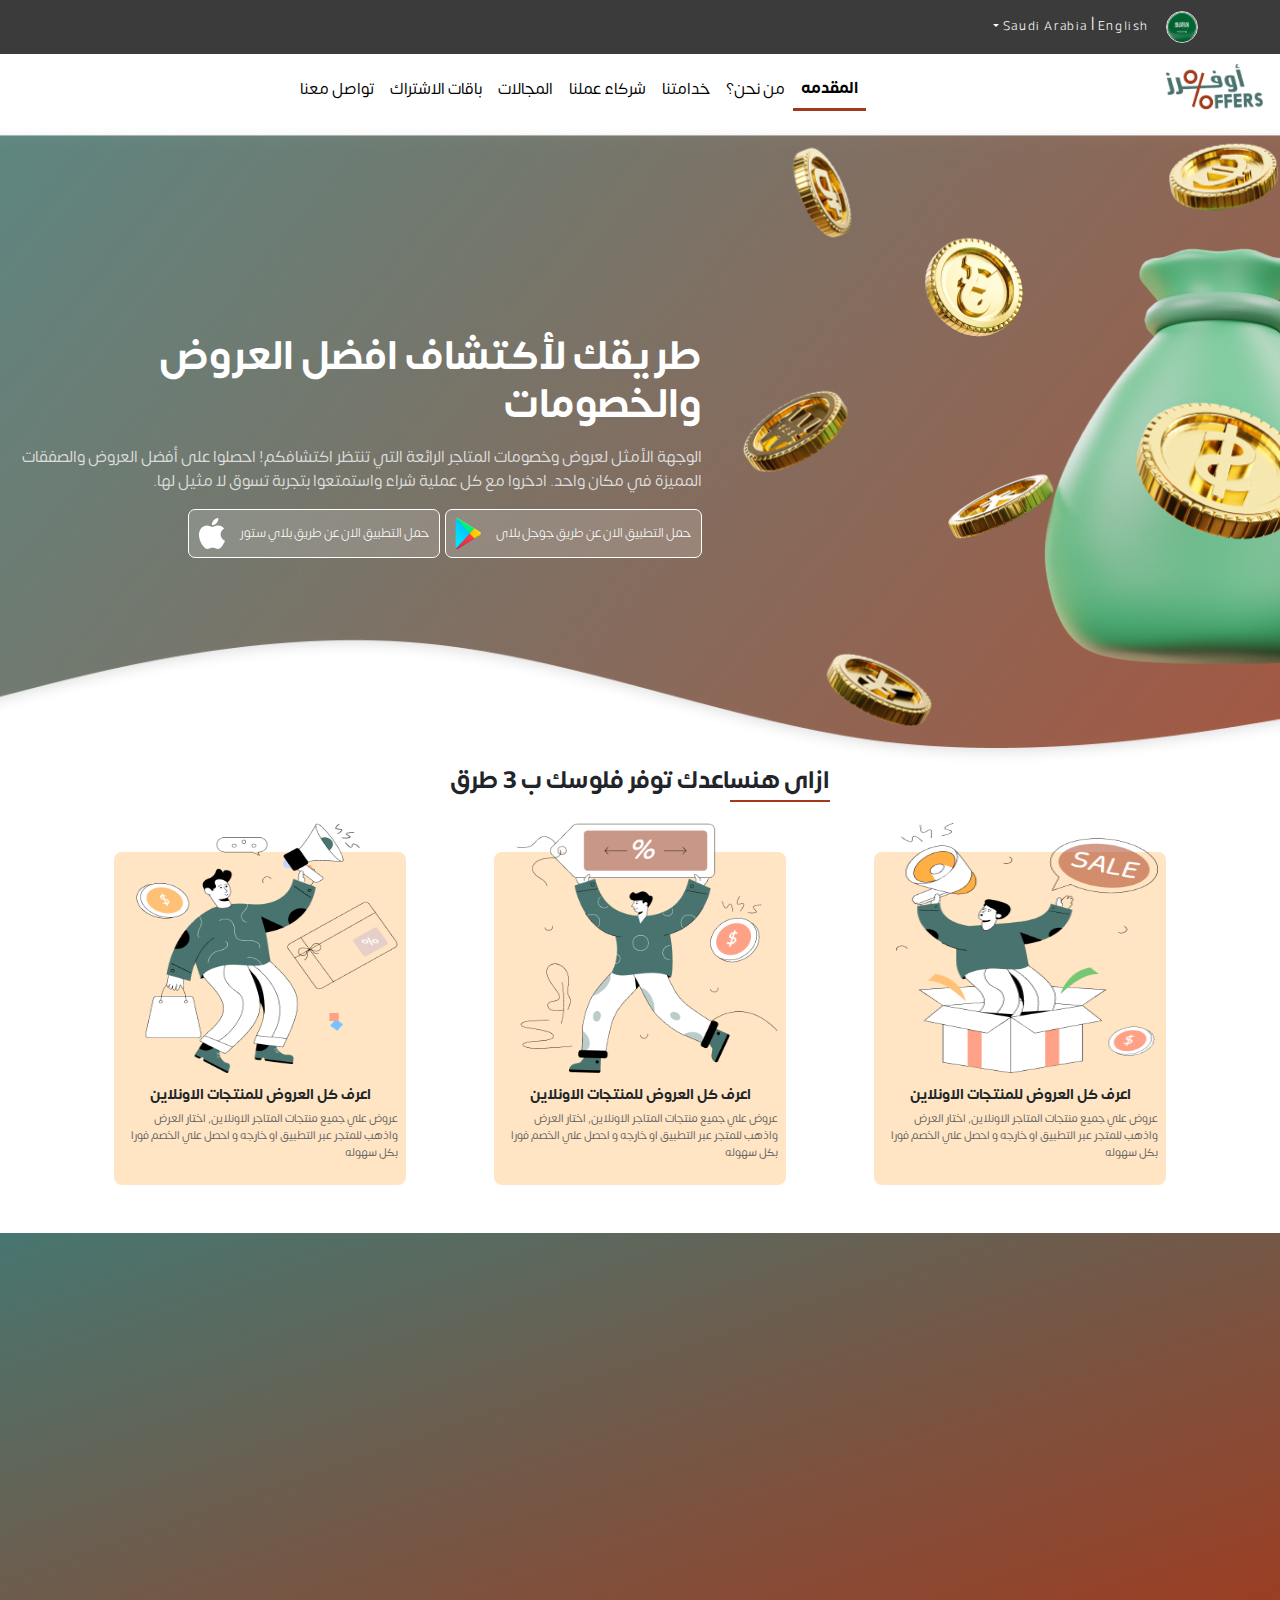
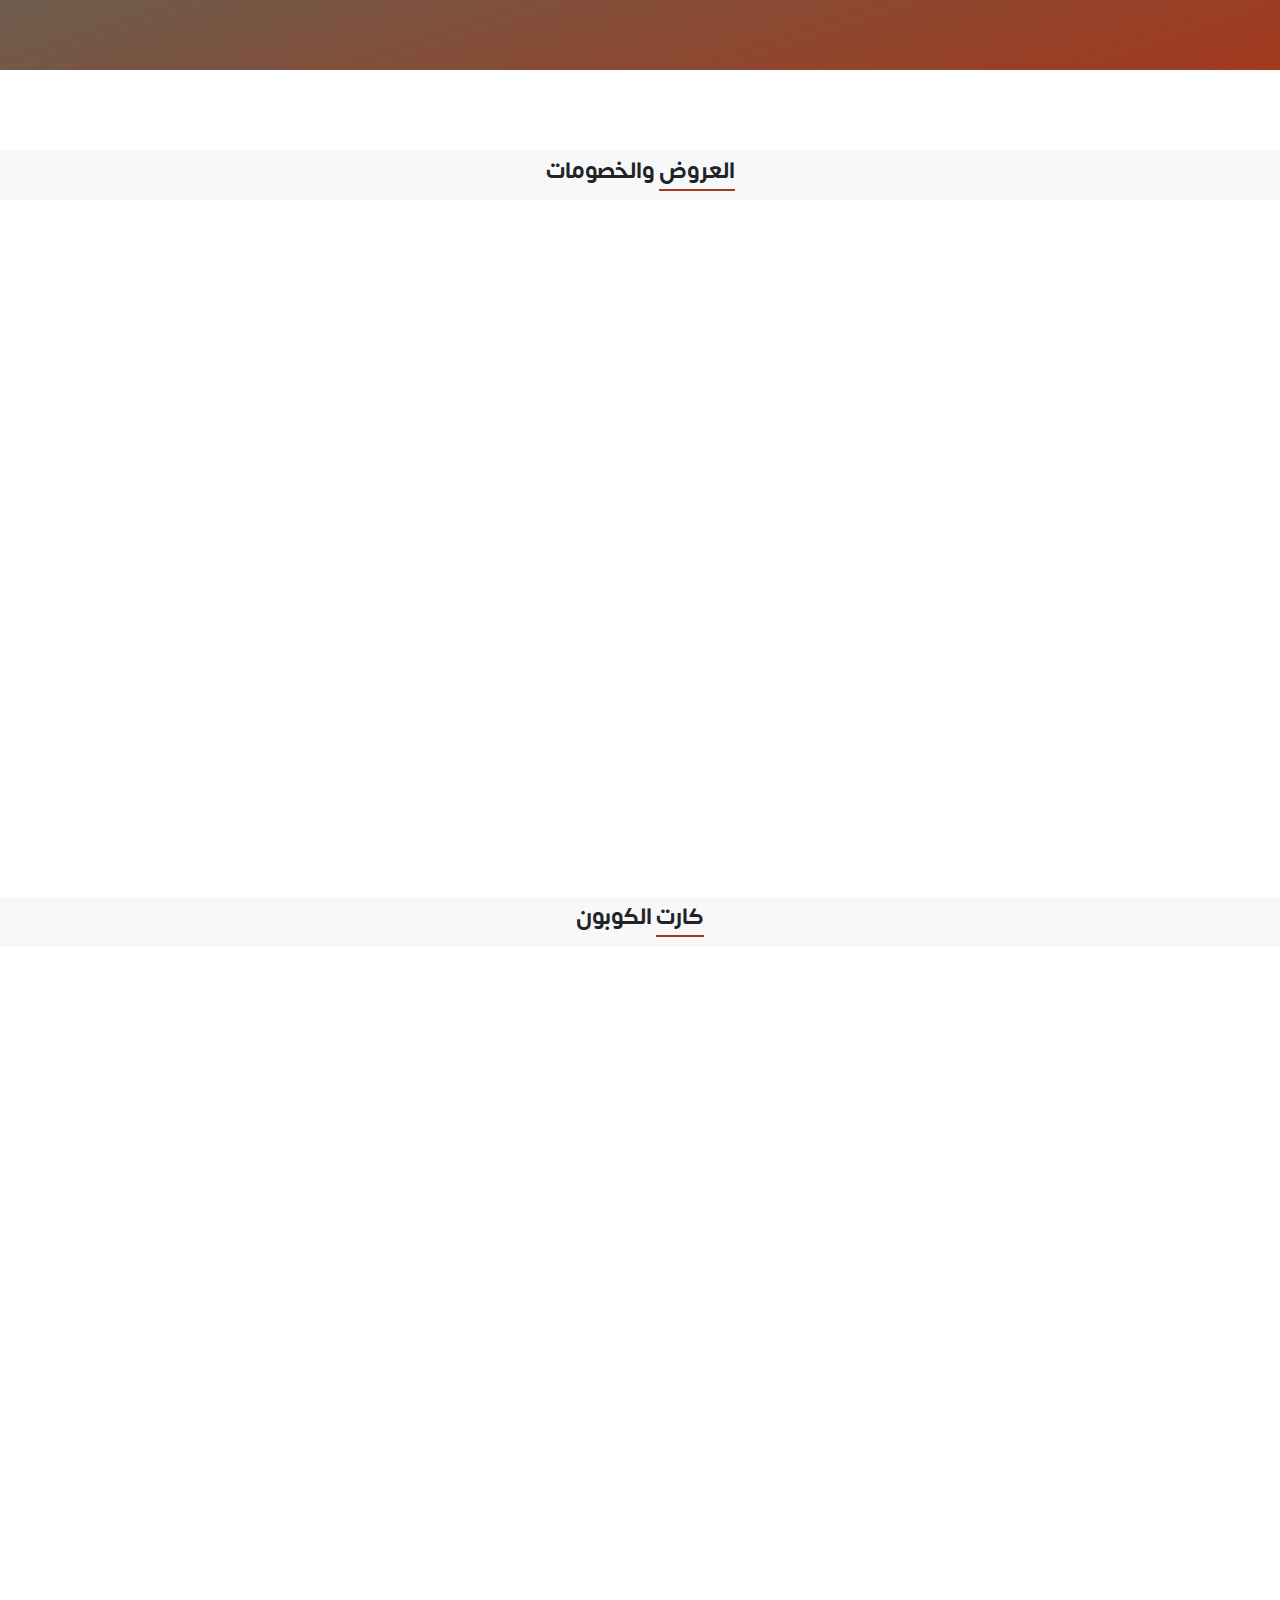
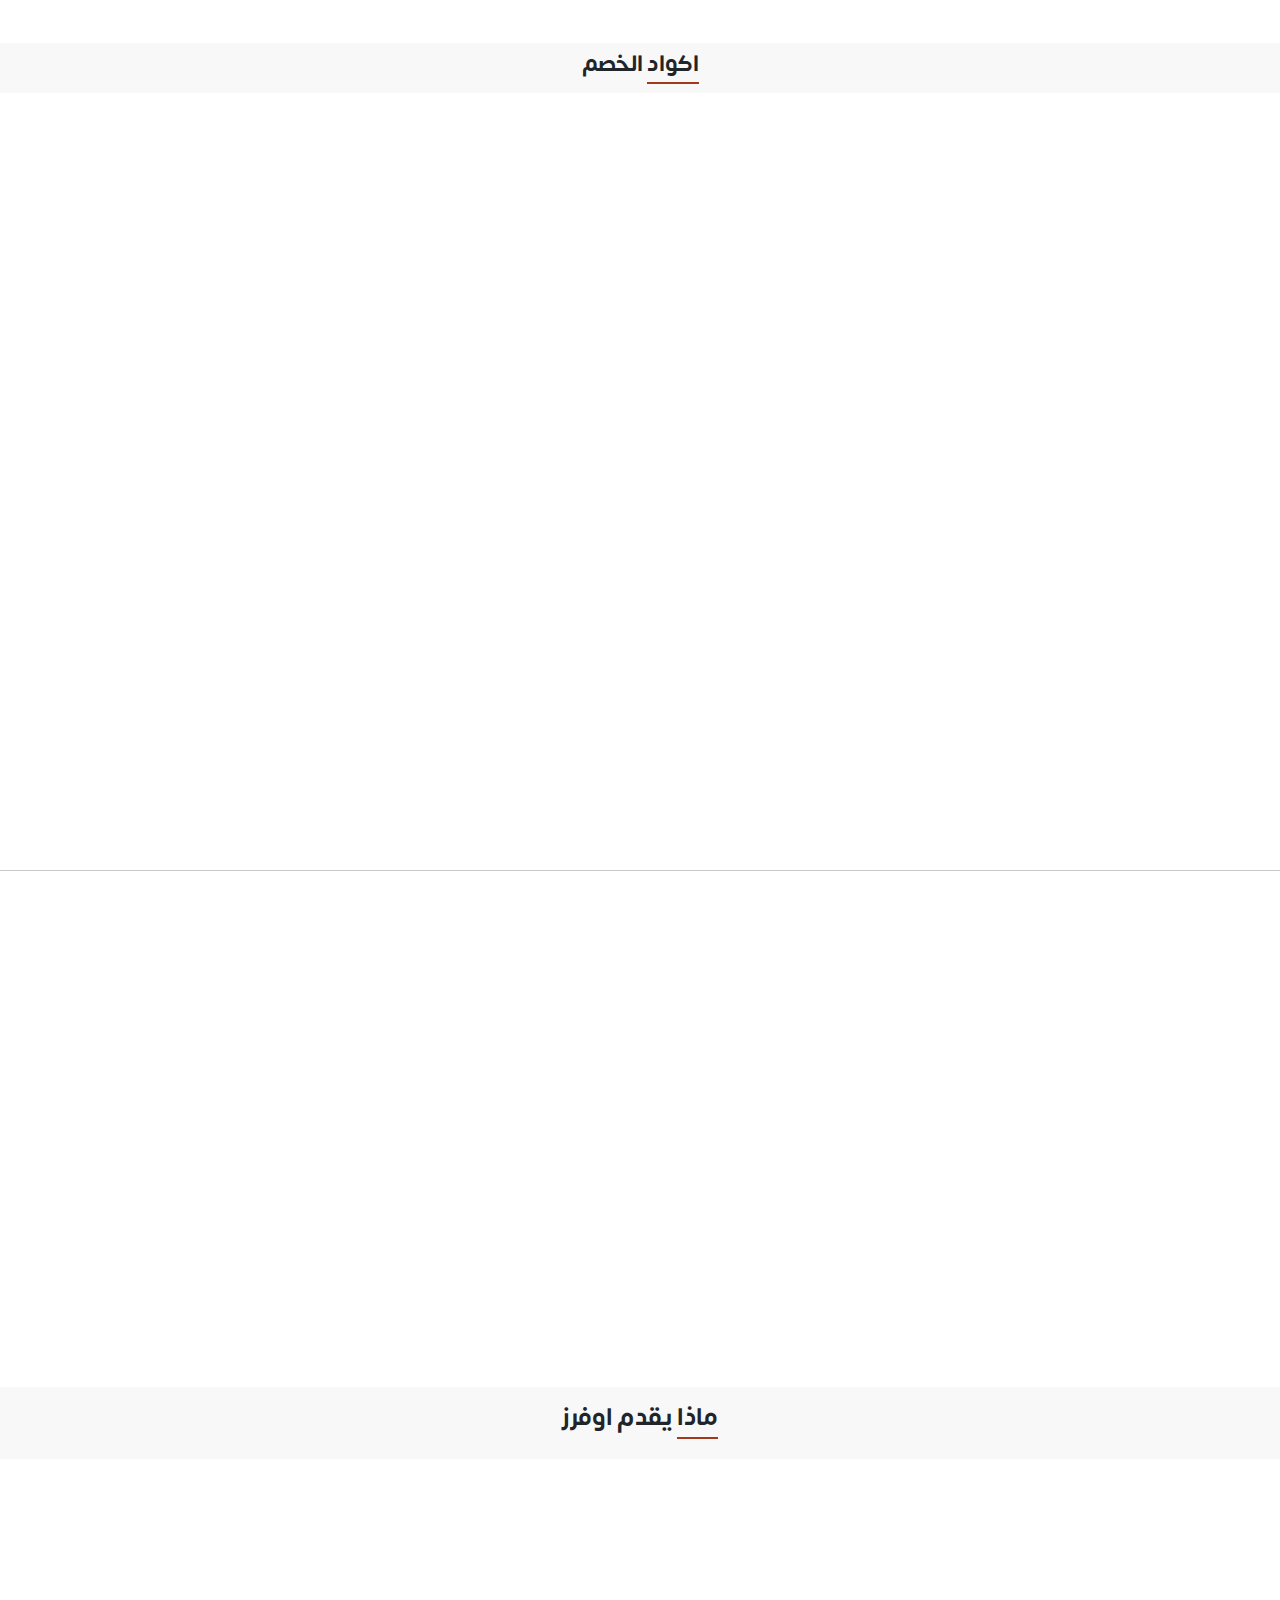
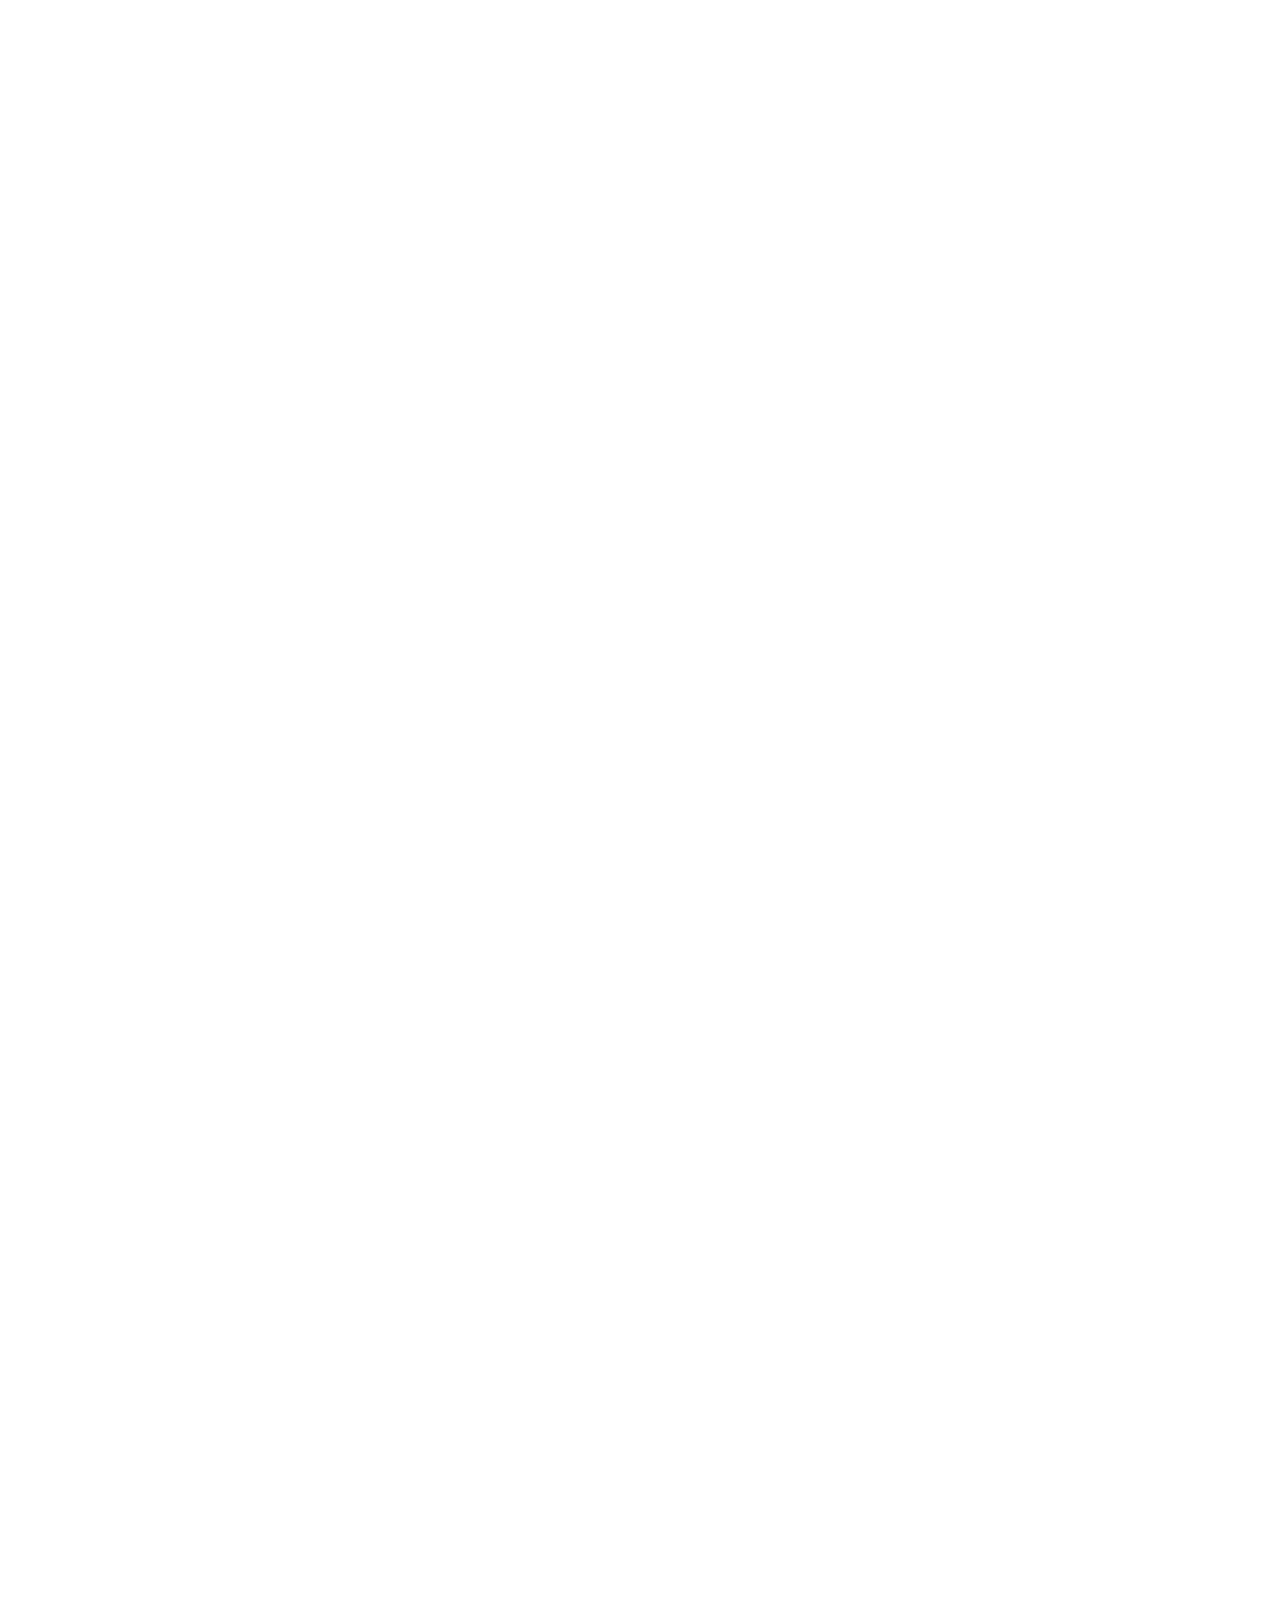
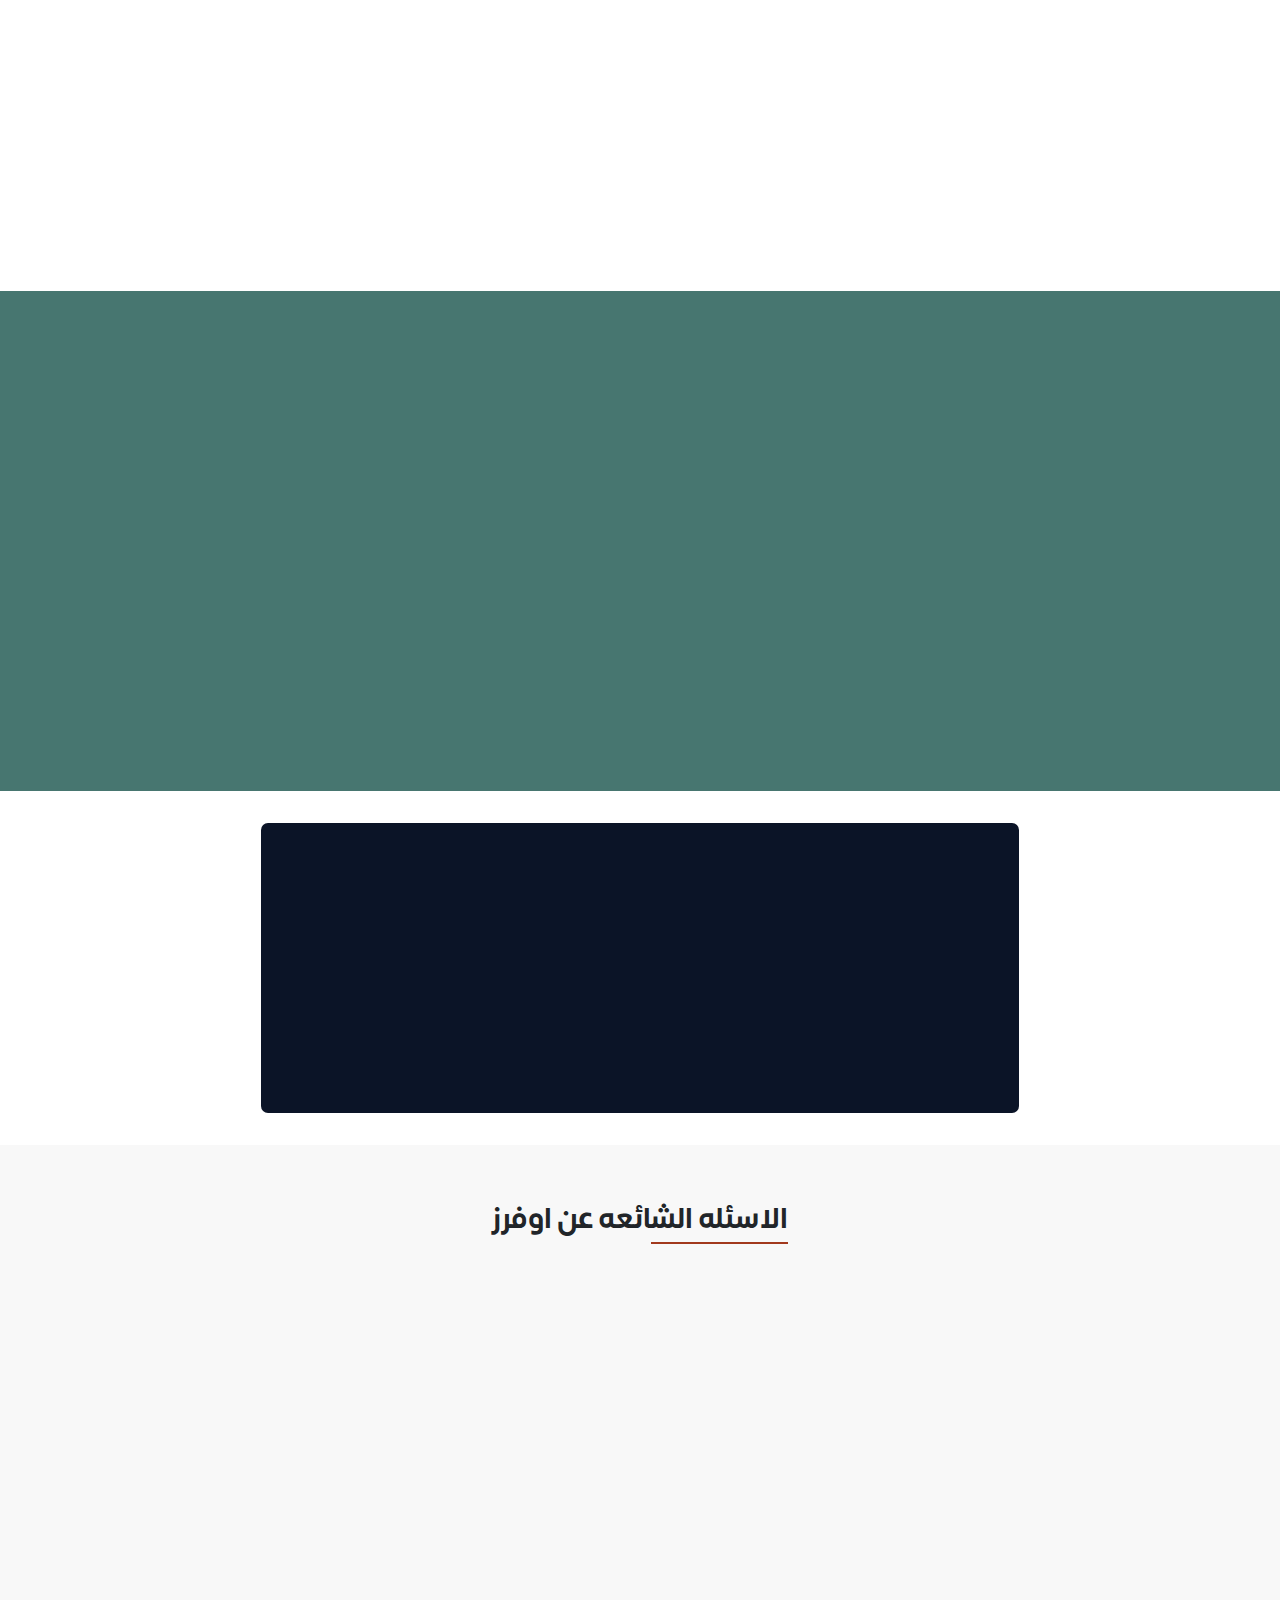
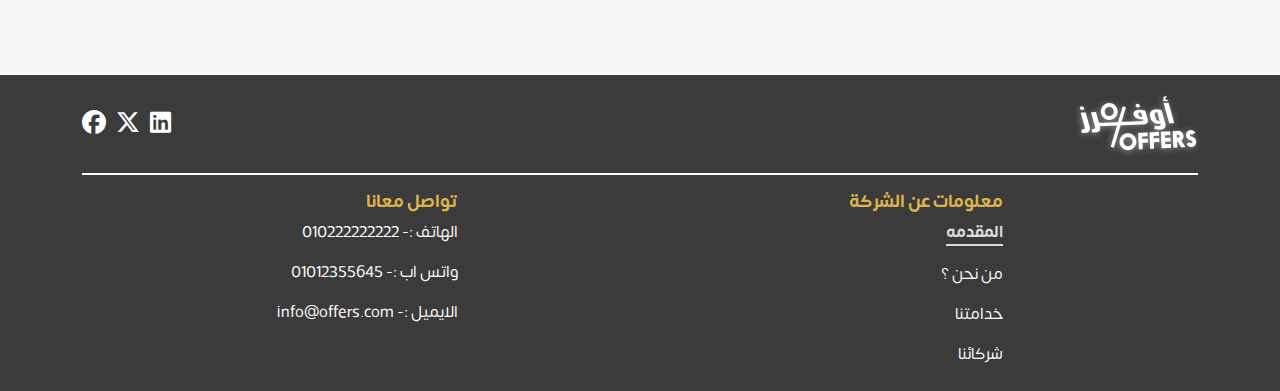
==== commit 4500a789: "nasrahome" ====
--- a/Index.html
+++ b/Index.html
@@ -397,7 +397,7 @@
         <!-- السكشن بتاع اكواد الخصم يا درش اصحي ليغفلونا -->
         <div class="discount-code">
           <div class="hed-dis">
-            <h4><span>الخصم</span> اكواد</h4>
+            <h4><span>اكواد</span> الخصم</h4>
           </div>
           <div class="container">
             <div class="row">
--- a/scss/style.min.css
+++ b/scss/style.min.css
@@ -1 +1 @@
-.top_bar{background:var(--ten-color);color:var(--bg-color);width:100%;height:54px;display:flex;justify-content:center;align-items:center}.top_bar .top_bar_content{display:flex;justify-content:start;align-items:center;gap:5px}.top_bar .top_bar_content img{width:32px;height:32px;border-radius:50%;border:1px solid var(--eight-color)}.top_bar .top_bar_content .btn{font-family:"light";font-size:.8rem;letter-spacing:.1rem;box-shadow:unset !important;border:0;color:var(--bg-color)}div#navbarSupportedContent{justify-content:center !important;align-items:center !important;flex-grow:unset !important;margin:auto !important}.logopng{width:123px;height:54px;display:flex;justify-content:center;align-items:center}.logopng img{width:90%}li.nav-item{display:flex;justify-content:center;align-items:center}a.nav-link{font-family:"regular";color:#000}a.nav-link:hover{color:var(--seven-color)}a.nav-link.active{font-family:"bold";border-bottom:3px solid;border-color:var(--two-color);color:#000}ul.dropdown-menu.show li{font-family:"regular"}.bas-des .main_content{width:100%;height:100%}.bas-des .main_content .sec-hero{background-image:url("../photo/content-one.png");width:100%;height:643px;background-position:center;background-size:cover;display:flex;justify-content:center;align-items:center;z-index:111111;position:relative;overflow:hidden}.bas-des .main_content .sec-hero .button-hero button{padding:.5rem .6rem;border:1px solid #fff;border-radius:7px;background-color:rgba(255,255,255,.168627451);color:#fff;font-family:"light";transition:all .3s ease-in-out}.bas-des .main_content .sec-hero .button-hero button img{margin-right:15px}.bas-des .main_content .sec-hero .button-hero button:hover{background-color:var(--two-color);color:#fff}.bas-des .main_content .sec-hero .circle{position:absolute;border-radius:50%;background:rgba(255,255,255,.199);opacity:.2;animation:randomCircleAnimation 8s ease-in-out infinite}.bas-des .main_content .sec-hero .square{position:absolute;background:rgba(255,255,255,.151);opacity:.2;animation:randomSquareAnimation 6s ease-in-out infinite}@keyframes randomCircleAnimation{0%{width:50px;height:50px;top:20%;left:20%;transform:translate(-50%, -50%) scale(1);opacity:.2}25%{width:80px;height:80px;top:30%;left:60%;transform:translate(-50%, -50%) scale(1.2);opacity:.2}50%{width:60px;height:60px;top:50%;left:40%;transform:translate(-50%, -50%) scale(1.5);opacity:.4}75%{width:70px;height:70px;top:70%;left:80%;transform:translate(-50%, -50%) scale(1);opacity:.3}100%{width:50px;height:50px;top:20%;left:20%;transform:translate(-50%, -50%) scale(1);opacity:.1}}@keyframes randomSquareAnimation{0%{width:40px;height:40px;top:10%;left:10%;transform:translate(-50%, -50%) scale(1);opacity:.4}25%{width:70px;height:70px;top:30%;left:30%;transform:translate(-50%, -50%) scale(1.2);opacity:.3}50%{width:50px;height:50px;top:60%;left:60%;transform:translate(-50%, -50%) scale(1.5);opacity:.2}75%{width:60px;height:60px;top:40%;left:80%;transform:translate(-50%, -50%) scale(1);opacity:.2}100%{width:40px;height:40px;top:10%;left:10%;transform:translate(-50%, -50%) scale(1);opacity:.1}}.bas-des .main_content .circle:nth-child(1){animation-delay:0s}.bas-des .main_content .circle:nth-child(2){animation-delay:1s}.bas-des .main_content .circle:nth-child(3){animation-delay:2s}.bas-des .main_content .circle:nth-child(4){animation-delay:3s}.bas-des .main_content .square:nth-child(1){animation-delay:0s}.bas-des .main_content .square:nth-child(2){animation-delay:1s}.bas-des .main_content .square:nth-child(3){animation-delay:2s}.bas-des .main_content .square:nth-child(4){animation-delay:3s}.bas-des .main_content .content-hero{display:flex;justify-content:space-between;align-items:center}.bas-des .main_content .content-hero .text-hero{width:55%}.bas-des .main_content .content-hero .text-hero h4{color:#fff;font-family:"bold";font-size:2.5rem}.bas-des .main_content .content-hero .text-hero p{color:#dbdbdb;font-family:"regular";font-size:1rem;width:100%;margin-top:1rem}.bas-des .main_content .content-hero .img-hero img{width:100%}.bas-des .main_content .three-way .headers h4{text-align:center;font-family:"bold"}.bas-des .main_content .three-way .headers h4 span{border-bottom:2px solid var(--two-color)}.bas-des .main_content .three-way .card-threeway{margin:3rem 2rem;background:var(--nine-color);padding:.5rem;border-radius:8px}.bas-des .main_content .three-way .card-threeway .img{width:100%;margin-top:-2.3rem}.bas-des .main_content .three-way .card-threeway .img img{width:95%;height:288px;animation:upDown 3s ease-in-out infinite}.bas-des .main_content .three-way .card-threeway .text h4{font-family:"bold";font-size:.9rem;text-align:center;margin-top:.8rem}.bas-des .main_content .three-way .card-threeway .text p{display:-webkit-box;-webkit-line-clamp:3;-webkit-box-orient:vertical;overflow:hidden;text-overflow:ellipsis;font-family:"regular";color:#636363;font-size:.7rem}.bas-des .main_content .three-way .card-threeway .text p.expanded{-webkit-line-clamp:unset;overflow:visible}.bas-des .main_content .three-way .card-threeway .text button{background-color:var(--two-color);color:#fff;font-family:"regular";display:block;margin-inline-start:auto;border:0;padding:.1rem .5rem;font-size:.6rem;border-radius:4px}@keyframes upDown{0%,100%{transform:translateY(0)}50%{transform:translateY(-10px)}}.bas-des .main_content .offers-descount{background-image:linear-gradient(to bottom right, var(--six-color), var(--two-color));display:flex;justify-content:center;align-items:center;width:100%;height:437px;margin-bottom:2rem}.bas-des .main_content .offers-descount .allof{display:flex;justify-content:center;align-items:center}.bas-des .main_content .offers-descount .allof .img{width:50%}.bas-des .main_content .offers-descount .allof .img img{width:87%}.bas-des .main_content .offers-descount .allof .text{width:50%}.bas-des .main_content .offers-descount .allof .text h4{font-family:"bold";color:#fff;font-size:1.8rem}.bas-des .main_content .offers-descount .allof .text p{font-family:"regular";color:#dbdbdb;font-size:1rem;width:91%}.bas-des .main_content .phone-text{margin-right:7%;position:relative;display:flex;justify-content:center;align-items:center;height:500px}.bas-des .main_content .phone-text .text{margin-top:3rem}.bas-des .main_content .phone-text .text h4{font-family:"bold";font-size:1.8rem}.bas-des .main_content .phone-text .text .button-text{display:flex;justify-content:start;align-items:center;gap:10px}.bas-des .main_content .phone-text .text .button-text button{background:#fff;border:1px solid;border-radius:7px;font-size:.8rem;font-family:"regular";width:100%;height:45px;transition:all .3s ease-in-out}.bas-des .main_content .phone-text .text .button-text button img{margin-right:15px}.bas-des .main_content .phone-text .text .button-text button:hover{background-color:var(--two-color);color:#fff;border:1px solid var(--two-color)}.bas-des .main_content .phone-text .text p{font-family:"regular";color:#636363}.bas-des .main_content .phone-text .img{position:relative;display:flex;justify-content:center;align-items:center}.bas-des .main_content .phone-text img.circle{width:65%}.bas-des .main_content .phone-text img.phone-img{width:100%;position:absolute;top:-23%;left:0;right:-2%;bottom:0;animation:fade 4s infinite}.bas-des .main_content .phone-text .phone-img:nth-child(2){animation-delay:2s}@keyframes fade{0%,20%{opacity:1}25%,45%{opacity:1}50%,100%{opacity:0}}.bas-des .main_content .main-header{display:flex;justify-content:center;align-items:center;height:72px;background:var(--four-color);margin-bottom:2rem}.bas-des .main_content .main-header h4{font-family:"bold";font-size:1.5rem}.bas-des .main_content .main-header h4 span{border-bottom:2px solid var(--two-color)}.bas-des .main_content .insite-email{margin-bottom:2rem;background-color:var(--six-color);width:100%;height:500px;display:flex;justify-content:center;align-items:center}.bas-des .main_content .insite-email .content{display:flex;justify-content:center;align-items:center}.bas-des .main_content .insite-email .content img{width:441px;height:284px;animation:moveUpAndDown 2s infinite}.bas-des .main_content .insite-email .content h4{color:#fff;font-family:"bold";font-size:1.8rem;width:90%}.bas-des .main_content .insite-email .content p{color:#e5e5e5;font-family:"regular"}.bas-des .main_content .insite-email .content input[type=email]{color:#fff;width:90%;background:linear-gradient(to right, rgba(211, 211, 211, 0.6039215686), rgba(255, 255, 255, 0.11));border:1px solid #fff;border-radius:7px;padding:.5rem 1rem}.bas-des .main_content .insite-email .content input[type=email]::placeholder{font-family:"regular";color:#fff}.bas-des .main_content .insite-email .content input[type=email]::focus-visible{border:none !important;outline:none !important}.bas-des .main_content .insite-email .content button{width:25%;margin-top:1rem;padding:.3rem 7rem;border:1px solid #fff;font-family:"regular";color:#fff;background:linear-gradient(to right, rgba(211, 211, 211, 0.6039215686), rgba(255, 255, 255, 0.11));border-radius:7px}@keyframes moveUpAndDown{0%{transform:translateY(0)}50%{transform:translateY(-20px)}100%{transform:translateY(0)}}.bas-des .main_content .come{display:flex;justify-content:center;align-items:center;margin:auto}.bas-des .main_content .come .content{background-color:var(--fifve-color);width:68%;height:290px;margin:auto;border-radius:7px;margin-bottom:2rem;padding:1rem;display:flex;justify-content:center;align-items:center}.bas-des .main_content .come .content .text h4{font-family:"bold";font-size:1.4rem;color:#fff}.bas-des .main_content .come .content .text p{font-family:"regular";color:#e5e5e5;font-size:.9rem}.bas-des .main_content .come .content .text button{width:52%;margin-top:1rem;padding:.3rem 2rem;border:1px solid #fff;font-family:"regular";font-size:.7rem;color:#fff;background:linear-gradient(to right, rgba(211, 211, 211, 0.6039215686), rgba(255, 255, 255, 0.11));border-radius:7px;display:flex;justify-content:center;align-items:center}.bas-des .main_content .come .content .text a{text-decoration:none}.bas-des .main_content .come .content .img{position:relative}.bas-des .main_content .come .content .img img{width:100%}.bas-des .main_content .come .content .img h4{position:absolute;top:7rem;right:5rem;color:#fff;font-family:"light";transform:skew(-3deg, 5deg);font-size:1.3rem}.bas-des .main_content .ask-que{background-color:#f8f8f8;padding:2rem}.bas-des .main_content .ask-que .header-ask{display:flex;justify-content:center;align-items:center;height:70px}.bas-des .main_content .ask-que .header-ask h4{font-family:"bold";font-size:1.8rem;margin-top:3rem;margin-bottom:2rem}.bas-des .main_content .ask-que .header-ask h4 span{border-bottom:2px solid var(--two-color)}.bas-des .main_content .ask-que div#accordionExample{border:none !important;margin-top:3rem}.bas-des .main_content .ask-que div#accordionExample .accordion-button::after{margin-left:0 !important;margin:auto;width:40px;height:40px;border:1px solid #000;border-radius:50%;display:flex;justify-content:center;align-items:center;background-position:center}.bas-des .main_content .ask-que div#accordionExample .accordion-item{margin-bottom:1rem;border-radius:7px}.bas-des .main_content .ask-que div#accordionExample button.accordion-button{background:rgba(71,118,112,.0823529412);box-shadow:0 !important;outline:none !important;border:none !important;font-family:"bold";color:#000;border-radius:7px}.bas-des .main_content .ask-que div#accordionExample .accordion-item{background:rgba(71,118,112,.0470588235);font-family:"regular";border-radius:7px}.bas-des .main_content .ask-que div#accordionExample .accordion-button:focus{z-index:3;border-color:none !important;outline:0 !important;box-shadow:unset !important}.bas-des .privacy-policy{margin:2rem 0rem}.bas-des .privacy-policy .text h4{font-family:"bold";color:var(--seven-color);font-size:1.5rem}.bas-des .privacy-policy .text p{font-family:"regular";font-family:1.1rem}.bas-des .privacy-policy .img{display:flex;justify-content:center;align-items:center}.bas-des .privacy-policy .img img{width:90%}.bas-des .terms{margin:2rem 0rem}.bas-des .terms .text h4{font-family:"bold";color:var(--seven-color);font-size:1.5rem}.bas-des .terms .text p{font-family:"regular";font-family:1.1rem}.bas-des .terms .img{display:flex;justify-content:center;align-items:center}.bas-des .terms .img img{width:90%}.main-footer{background-color:var(--one-color);width:100%;height:316px}.main-footer img{filter:grayscale(100%) brightness(0) invert(1) drop-shadow(-1px 1px 3px rgba(255, 255, 255, 0.445))}.header{display:flex;justify-content:space-between;align-items:center;height:100px;border-bottom:2px solid #fff;margin-bottom:1rem}.footer-text-one h4{color:var(--seven-color);font-family:"bold";font-size:1.1rem}.footer-text-two h4{color:var(--seven-color);font-family:"bold";font-size:1.1rem}.allend-footer{display:flex;justify-content:space-around;align-items:baseline}.left a i{color:#fff;font-size:1.5rem;margin-right:5px}.links a{text-decoration:none}.links a p{font-family:"regular";color:#fff;transition:.7s}.links a p:hover{transform:translateX(-10px);color:var(--seven-color)}.footer-link.active p{color:var(--eight-color);font-family:"bold";border-bottom:2px solid var(--eight-color);width:fit-content}.links{text-align:justify !important}.left a i{transition:.9s}.left a i:hover{color:var(--seven-color);transform:rotate(360deg)}@media screen and (max-width: 600px){body{font-size:.8rem !important}h1,h2,h3,h4,h5,h6{font-size:1.2rem !important}p{font-size:.9rem !important}.bas-des .main_content .content-hero{display:block}.bas-des .main_content .content-hero .img-hero img{width:50%}.bas-des .main_content .content-hero .text-hero{width:100%}.bas-des .main_content .content-hero .text-hero h4{font-size:1.5rem}.bas-des .main_content .content-hero .text-hero p{font-size:.9rem}.bas-des .main_content .sec-hero .button-hero button{padding:.1rem .2rem;width:49%;font-size:.5rem}.bas-des .main_content .sec-hero{height:362px;text-align:center !important;padding:.5rem}.bas-des .main_content .sec-hero .img-hero img{display:none}.bas-des .main_content .offers-descount .allof{display:block}.bas-des .main_content .offers-descount .allof .text{width:100%}.bas-des .main_content .offers-descount .allof .img{width:100%}.bas-des .main_content .offers-descount .allof .img img{width:54% !important}.bas-des .main_content .offers-descount{height:386px;text-align:center}.bas-des .main_content .offers-descount .allof .text p{width:100%}.bas-des .main_content .three-way .card-threeway{margin:2rem 1rem}.bas-des .main_content .phone-text .text .button-text button{background:#fff;border:1px solid;border-radius:7px;font-size:.7rem;font-family:"regular";width:100%;height:61px;transition:all .3s ease-in-out;padding:.5rem}.bas-des .main_content .phone-text{height:100%}.bas-des .main_content .phone-text .text .button-text{display:flex;justify-content:start;align-items:center;gap:10px;margin-bottom:2rem}.bas-des .main_content .insite-email .content{display:block}.bas-des .main_content .insite-email .content img{width:100%;height:100%}.bas-des .main_content .insite-email .content h4{width:100%}.bas-des .main_content .insite-email{text-align:center}.bas-des .main_content .insite-email{margin-top:1rem;height:449px}.bas-des .main_content .come .content{width:100%;display:block;text-align:center}.bas-des .main_content .come .content .img img{width:50% !important}.bas-des .main_content .come .content .text button{width:100%}.bas-des .main_content .come .content .img h4{display:none}.bas-des .main_content .ask-que{padding:0rem}li.nav-item{display:block}.logopng{width:20%;height:100%;display:block}.allend-footer{display:block}.main-footer img{width:78%}.main-footer{height:100%}.bas-des .main_content .phone-text .img{margin-top:3rem}.bas-des .main_content .main-header{margin-top:3rem}}@media screen and (max-width: 768px){body{font-size:.8rem !important}h1,h2,h3,h4,h5,h6{font-size:.8rem !important}p{font-size:.9rem !important}.bas-des .main_content .content-hero{display:block}.bas-des .main_content .content-hero .img-hero img{width:50%}.bas-des .main_content .content-hero .text-hero{width:100%}.bas-des .main_content .content-hero .text-hero h4{font-size:1.5rem}.bas-des .main_content .content-hero .text-hero p{font-size:.9rem}.bas-des .main_content .sec-hero .button-hero button{padding:.1rem .2rem;width:49%;font-size:.5rem}.bas-des .main_content .sec-hero{height:362px;text-align:center !important;padding:.5rem}.bas-des .main_content .sec-hero .img-hero img{display:none}.bas-des .main_content .offers-descount .allof .text{width:100%}.bas-des .main_content .offers-descount .allof .img{width:100%}.bas-des .main_content .offers-descount{height:386px;text-align:center}.bas-des .main_content .offers-descount .allof .text p{width:100%}.bas-des .main_content .three-way .card-threeway{margin:2rem 1rem}.bas-des .main_content .phone-text .text .button-text button{background:#fff;border:1px solid;border-radius:7px;font-size:.7rem;font-family:"regular";width:100%;height:61px;transition:all .3s ease-in-out;padding:.5rem}.bas-des .main_content .phone-text{height:100%}.bas-des .main_content .phone-text .text .button-text{display:flex;justify-content:start;align-items:center;gap:10px;margin-bottom:2rem}.bas-des .main_content .insite-email .content img{width:40%;height:100%}.bas-des .main_content .insite-email .content h4{width:100%}.bas-des .main_content .insite-email{text-align:center}.bas-des .main_content .insite-email{margin-top:1rem;height:449px}.bas-des .main_content .come .content{width:100%;text-align:center}.bas-des .main_content .come .content .text button{width:100%}.bas-des .main_content .ask-que{padding:0rem}.bas-des .main_content .come .content .img h4{top:8rem;right:6rem}li.nav-item{display:block}.logopng{width:20%;height:100%;display:block}.main-footer img{width:78%}.main-footer{height:100%}.bas-des .main_content .phone-text .img{margin-top:3rem}.bas-des .main_content .main-header{margin-top:0rem}.bas-des .main_content .three-way .card-threeway .img img{height:180PX}}@media screen and (max-width: 1024px){.bas-des .main_content .sec-hero .button-hero button{font-size:.6rem}.bas-des .main_content .three-way .card-threeway{margin:2rem 1rem;margin-top:3rem}.bas-des .main_content .phone-text .text .button-text button{height:62px}.bas-des .main_content .come .content{width:100%}.bas-des .main_content .three-way .card-threeway .img img{height:224px}}@font-face{font-family:"bold";src:url("../font/alfont_com_Somar-Bold.otf")}@font-face{font-family:"regular";src:url("../font/alfont_com_Somar-Regular.otf")}@font-face{font-family:"light";src:url("../font/alfont_com_Somar-Light.otf")}@font-face{font-family:"Medium";src:url("../font/alfont_com_Somar-Medium.otf")}*{margin:0;padding:0;box-sizing:border-box}body{overflow-x:hidden;text-align:right}:root{--one-color: #3b3b3b;--two-color: #a2391d;--three-color: #47767014;--four-color: #f8f8f8;--fifve-color: #0b1427;--six-color: #477670;--seven-color: #deb349;--eight-color: #dcdcdc;--nine-color: #ffae4452;--ten-color: #3b3b3b;--bg-color: #ffffff}.big-button{padding:12px 50px;background-color:var(--two-color);border:0;border-radius:6px;color:var(--bg-color);font-family:"regular"}.big-button:hover{background-color:var(--three-color);color:var(--fifve-color);transition:all .3s ease-in-out}.mid-button{padding:10px 20px;background-color:var(--two-color);border:0;border-radius:6px;color:var(--bg-color);font-family:"regular"}.mid-button:hover{background-color:var(--three-color);color:var(--fifve-color);transition:all .3s ease-in-out}.small-button{padding:5px 10px;background-color:var(--two-color);border:0;border-radius:6px;color:var(--bg-color);font-family:"regular"}.small-button:hover{background-color:var(--three-color);color:var(--fifve-color);transition:all .3s ease-in-out}#scrollToTop{position:fixed;bottom:20px;right:20px;font-size:25px;background-color:var(--seven-color);color:#fff;border-radius:50%;text-align:center;text-decoration:none;transition:background-color .3s;width:43px;height:43px;display:flex;justify-content:center;align-items:center}#scrollToTop:hover{background-color:rgba(154,93,74,.5215686275)}::-webkit-scrollbar{width:8px !important;height:8px !important}::-webkit-scrollbar-track{background-color:var(--two-color) !important}::-webkit-scrollbar-thumb{background-color:var(--seven-color) !important;border-radius:10px !important}::-webkit-scrollbar-thumb:hover{background-color:red !important;scrollbar-width:thin}.wow{animation-duration:2s !important;data-wow-delay:.2s !important}/*# sourceMappingURL=style.min.css.map */+.top_bar{background:var(--ten-color);color:var(--bg-color);width:100%;height:54px;display:flex;justify-content:center;align-items:center}.top_bar .top_bar_content{display:flex;justify-content:start;align-items:center;gap:5px}.top_bar .top_bar_content img{width:32px;height:32px;border-radius:50%;border:1px solid var(--eight-color)}.top_bar .top_bar_content .btn{font-family:"light";font-size:.8rem;letter-spacing:.1rem;box-shadow:unset !important;border:0;color:var(--bg-color)}div#navbarSupportedContent{justify-content:center !important;align-items:center !important;flex-grow:unset !important;margin:auto !important}.logopng{width:123px;height:54px;display:flex;justify-content:center;align-items:center}.logopng img{width:90%}li.nav-item{display:flex;justify-content:center;align-items:center}a.nav-link{font-family:"regular";color:#000}a.nav-link:hover{color:var(--seven-color)}a.nav-link.active{font-family:"bold";border-bottom:3px solid;border-color:var(--two-color);color:#000}ul.dropdown-menu.show li{font-family:"regular"}.bas-des .main_content{width:100%;height:100%}.bas-des .main_content .sec-hero{background-image:url("../photo/content-one.png");width:100%;height:643px;background-position:center;background-size:cover;display:flex;justify-content:center;align-items:center;z-index:111111;position:relative;overflow:hidden}.bas-des .main_content .sec-hero .button-hero button{padding:.5rem .6rem;border:1px solid #fff;border-radius:7px;background-color:rgba(255,255,255,.168627451);color:#fff;font-family:"light";transition:all .3s ease-in-out;font-size:.8rem}.bas-des .main_content .sec-hero .button-hero button img{margin-right:15px}.bas-des .main_content .sec-hero .button-hero button:hover{background-color:var(--two-color);color:#fff}.bas-des .main_content .sec-hero .circle{position:absolute;border-radius:50%;background:rgba(255,255,255,.199);opacity:.2;animation:randomCircleAnimation 8s ease-in-out infinite}.bas-des .main_content .sec-hero .square{position:absolute;background:rgba(255,255,255,.151);opacity:.2;animation:randomSquareAnimation 6s ease-in-out infinite}@keyframes randomCircleAnimation{0%{width:50px;height:50px;top:20%;left:20%;transform:translate(-50%, -50%) scale(1);opacity:.2}25%{width:80px;height:80px;top:30%;left:60%;transform:translate(-50%, -50%) scale(1.2);opacity:.2}50%{width:60px;height:60px;top:50%;left:40%;transform:translate(-50%, -50%) scale(1.5);opacity:.4}75%{width:70px;height:70px;top:70%;left:80%;transform:translate(-50%, -50%) scale(1);opacity:.3}100%{width:50px;height:50px;top:20%;left:20%;transform:translate(-50%, -50%) scale(1);opacity:.1}}@keyframes randomSquareAnimation{0%{width:40px;height:40px;top:10%;left:10%;transform:translate(-50%, -50%) scale(1);opacity:.4}25%{width:70px;height:70px;top:30%;left:30%;transform:translate(-50%, -50%) scale(1.2);opacity:.3}50%{width:50px;height:50px;top:60%;left:60%;transform:translate(-50%, -50%) scale(1.5);opacity:.2}75%{width:60px;height:60px;top:40%;left:80%;transform:translate(-50%, -50%) scale(1);opacity:.2}100%{width:40px;height:40px;top:10%;left:10%;transform:translate(-50%, -50%) scale(1);opacity:.1}}.bas-des .main_content .circle:nth-child(1){animation-delay:0s}.bas-des .main_content .circle:nth-child(2){animation-delay:1s}.bas-des .main_content .circle:nth-child(3){animation-delay:2s}.bas-des .main_content .circle:nth-child(4){animation-delay:3s}.bas-des .main_content .square:nth-child(1){animation-delay:0s}.bas-des .main_content .square:nth-child(2){animation-delay:1s}.bas-des .main_content .square:nth-child(3){animation-delay:2s}.bas-des .main_content .square:nth-child(4){animation-delay:3s}.bas-des .main_content .content-hero{display:flex;justify-content:space-between;align-items:center}.bas-des .main_content .content-hero .text-hero{width:55%}.bas-des .main_content .content-hero .text-hero h4{color:#fff;font-family:"bold";font-size:2.5rem}.bas-des .main_content .content-hero .text-hero p{color:#dbdbdb;font-family:"regular";font-size:1rem;width:100%;margin-top:1rem}.bas-des .main_content .content-hero .img-hero img{width:100%}.bas-des .main_content .three-way .headers h4{text-align:center;font-family:"bold"}.bas-des .main_content .three-way .headers h4 span{border-bottom:2px solid var(--two-color)}.bas-des .main_content .three-way .card-threeway{margin:3rem 2rem;background:var(--nine-color);padding:.5rem;border-radius:8px}.bas-des .main_content .three-way .card-threeway .img{width:100%;margin-top:-2.3rem}.bas-des .main_content .three-way .card-threeway .img img{width:95%;height:250px;animation:upDown 3s ease-in-out infinite}.bas-des .main_content .three-way .card-threeway .text h4{font-family:"bold";font-size:.9rem;text-align:center;margin-top:.8rem}.bas-des .main_content .three-way .card-threeway .text p{display:-webkit-box;-webkit-line-clamp:3;-webkit-box-orient:vertical;overflow:hidden;text-overflow:ellipsis;font-family:"regular";color:#636363;font-size:.7rem}.bas-des .main_content .three-way .card-threeway .text p.expanded{-webkit-line-clamp:unset;overflow:visible}.bas-des .main_content .three-way .card-threeway .text button{background-color:var(--two-color);color:#fff;font-family:"regular";display:block;margin-inline-start:auto;border:0;padding:.1rem .5rem;font-size:.6rem;border-radius:4px}@keyframes upDown{0%,100%{transform:translateY(0)}50%{transform:translateY(-10px)}}.bas-des .main_content .offers-descount{background-image:linear-gradient(to bottom right, var(--six-color), var(--two-color));display:flex;justify-content:center;align-items:center;width:100%;height:437px;margin-bottom:2rem}.bas-des .main_content .offers-descount .allof{display:flex;justify-content:center;align-items:center}.bas-des .main_content .offers-descount .allof .img{width:50%}.bas-des .main_content .offers-descount .allof .img img{width:87%}.bas-des .main_content .offers-descount .allof .text{width:50%}.bas-des .main_content .offers-descount .allof .text h4{font-family:"bold";color:#fff;font-size:1.8rem}.bas-des .main_content .offers-descount .allof .text p{font-family:"regular";color:#dbdbdb;font-size:1rem;width:91%}.bas-des .main_content .phone-text{margin-right:7%;position:relative;display:flex;justify-content:center;align-items:center;height:500px}.bas-des .main_content .phone-text .text{margin-top:3rem}.bas-des .main_content .phone-text .text h4{font-family:"bold";font-size:1.8rem}.bas-des .main_content .phone-text .text .button-text{display:flex;justify-content:start;align-items:center;gap:10px}.bas-des .main_content .phone-text .text .button-text button{background:#fff;border:1px solid;border-radius:7px;font-size:.8rem;font-family:"regular";width:100%;height:45px;transition:all .3s ease-in-out}.bas-des .main_content .phone-text .text .button-text button img{margin-right:15px;width:7%}.bas-des .main_content .phone-text .text .button-text button:hover{background-color:var(--two-color);color:#fff;border:1px solid var(--two-color)}.bas-des .main_content .phone-text .text p{font-family:"regular";color:#636363}.bas-des .main_content .phone-text .img{position:relative;display:flex;justify-content:center;align-items:center}.bas-des .main_content .phone-text img.circle{width:65%}.bas-des .main_content .phone-text img.phone-img{width:100%;position:absolute;top:-23%;left:0;right:-2%;bottom:0;animation:fade 4s infinite}.bas-des .main_content .phone-text .phone-img:nth-child(2){animation-delay:2s}@keyframes fade{0%,20%{opacity:1}25%,45%{opacity:1}50%,100%{opacity:0}}.bas-des .main_content .main-header{display:flex;justify-content:center;align-items:center;height:72px;background:var(--four-color);margin-bottom:2rem}.bas-des .main_content .main-header h4{font-family:"bold";font-size:1.5rem}.bas-des .main_content .main-header h4 span{border-bottom:2px solid var(--two-color)}.bas-des .main_content .insite-email{margin-bottom:2rem;background-color:var(--six-color);width:100%;height:500px;display:flex;justify-content:center;align-items:center}.bas-des .main_content .insite-email .content{display:flex;justify-content:center;align-items:center}.bas-des .main_content .insite-email .content img{width:441px;height:284px;animation:moveUpAndDown 2s infinite}.bas-des .main_content .insite-email .content h4{color:#fff;font-family:"bold";font-size:1.8rem;width:90%}.bas-des .main_content .insite-email .content p{color:#e5e5e5;font-family:"regular"}.bas-des .main_content .insite-email .content input[type=email]{color:#fff;width:90%;background:linear-gradient(to right, rgba(211, 211, 211, 0.6039215686), rgba(255, 255, 255, 0.11));border:1px solid #fff;border-radius:7px;padding:.5rem 1rem}.bas-des .main_content .insite-email .content input[type=email]::placeholder{font-family:"regular";color:#fff}.bas-des .main_content .insite-email .content input[type=email]::focus-visible{border:none !important;outline:none !important}.bas-des .main_content .insite-email .content button{width:25%;margin-top:1rem;padding:.3rem 7rem;border:1px solid #fff;font-family:"regular";color:#fff;background:linear-gradient(to right, rgba(211, 211, 211, 0.6039215686), rgba(255, 255, 255, 0.11));border-radius:7px}@keyframes moveUpAndDown{0%{transform:translateY(0)}50%{transform:translateY(-20px)}100%{transform:translateY(0)}}.bas-des .main_content .come{display:flex;justify-content:center;align-items:center;margin:auto}.bas-des .main_content .come .content{background-color:var(--fifve-color);width:68%;height:290px;margin:auto;border-radius:7px;margin-bottom:2rem;padding:1rem;display:flex;justify-content:center;align-items:center}.bas-des .main_content .come .content .text h4{font-family:"bold";font-size:1.4rem;color:#fff}.bas-des .main_content .come .content .text p{font-family:"regular";color:#e5e5e5;font-size:.9rem}.bas-des .main_content .come .content .text button{width:52%;margin-top:1rem;padding:.3rem 2rem;border:1px solid #fff;font-family:"regular";font-size:.7rem;color:#fff;background:linear-gradient(to right, rgba(211, 211, 211, 0.6039215686), rgba(255, 255, 255, 0.11));border-radius:7px;display:flex;justify-content:center;align-items:center}.bas-des .main_content .come .content .text a{text-decoration:none}.bas-des .main_content .come .content .img{position:relative}.bas-des .main_content .come .content .img img{width:100%}.bas-des .main_content .come .content .img h4{position:absolute;top:7rem;right:5rem;color:#fff;font-family:"light";transform:skew(-3deg, 5deg);font-size:1.3rem}.bas-des .main_content .ask-que{background-color:#f8f8f8;padding:2rem}.bas-des .main_content .ask-que .header-ask{display:flex;justify-content:center;align-items:center;height:70px}.bas-des .main_content .ask-que .header-ask h4{font-family:"bold";font-size:1.8rem;margin-top:3rem;margin-bottom:2rem}.bas-des .main_content .ask-que .header-ask h4 span{border-bottom:2px solid var(--two-color)}.bas-des .main_content .ask-que div#accordionExample{border:none !important;margin-top:3rem}.bas-des .main_content .ask-que div#accordionExample .accordion-button::after{margin-left:0 !important;margin:auto;width:40px;height:40px;border:1px solid #000;border-radius:50%;display:flex;justify-content:center;align-items:center;background-position:center}.bas-des .main_content .ask-que div#accordionExample .accordion-item{margin-bottom:1rem;border-radius:7px}.bas-des .main_content .ask-que div#accordionExample button.accordion-button{background:rgba(71,118,112,.0823529412);box-shadow:0 !important;outline:none !important;border:none !important;font-family:"bold";color:#000;border-radius:7px}.bas-des .main_content .ask-que div#accordionExample .accordion-item{background:rgba(71,118,112,.0470588235);font-family:"regular";border-radius:7px}.bas-des .main_content .ask-que div#accordionExample .accordion-button:focus{z-index:3;border-color:none !important;outline:0 !important;box-shadow:unset !important}.bas-des .privacy-policy{margin:2rem 0rem}.bas-des .privacy-policy .text h4{font-family:"bold";color:var(--seven-color);font-size:1.5rem}.bas-des .privacy-policy .text p{font-family:"regular";font-family:1.1rem}.bas-des .privacy-policy .img{display:flex;justify-content:center;align-items:center}.bas-des .privacy-policy .img img{width:90%}.bas-des .terms{margin:2rem 0rem}.bas-des .terms .text h4{font-family:"bold";color:var(--seven-color);font-size:1.5rem}.bas-des .terms .text p{font-family:"regular";font-family:1.1rem}.bas-des .terms .img{display:flex;justify-content:center;align-items:center}.bas-des .terms .img img{width:90%}.bas-des .discount{text-align:center;margin-top:5rem}.bas-des .discount img{width:362px;height:265px}.bas-des .discount a{color:#000}.bas-des .discount .all-dis .text h4{margin-top:1rem;font-size:1rem;font-family:"bold"}.bas-des .discount .hed-dis{height:50px;display:flex;justify-content:center;align-items:center;background-color:var(--four-color)}.bas-des .discount .hed-dis h4{font-family:"bold";font-size:1.4rem}.bas-des .discount .hed-dis h4 span{border-bottom:2px solid var(--two-color)}.bas-des .discount-copone{text-align:center;margin-top:5rem}.bas-des .discount-copone a{color:#000}.bas-des .discount-copone img{width:362px;height:265px}.bas-des .discount-copone .all-dis .text h4{margin-top:1rem;font-size:1rem;font-family:"bold"}.bas-des .discount-copone .hed-dis{height:50px;display:flex;justify-content:center;align-items:center;background-color:var(--four-color)}.bas-des .discount-copone .hed-dis h4{font-family:"bold";font-size:1.4rem}.bas-des .discount-copone .hed-dis h4 span{border-bottom:2px solid var(--two-color)}.bas-des .discount-code{margin-bottom:7rem;text-align:center;margin-top:5rem}.bas-des .discount-code a{color:#000}.bas-des .discount-code img{width:362px;height:265px}.bas-des .discount-code .all-dis .text h4{margin-top:1rem;font-size:1rem;font-family:"bold"}.bas-des .discount-code .hed-dis{margin-bottom:3rem;height:50px;display:flex;justify-content:center;align-items:center;background-color:var(--four-color)}.bas-des .discount-code .hed-dis h4{font-family:"bold";font-size:1.4rem}.bas-des .discount-code .hed-dis h4 span{border-bottom:2px solid var(--two-color)}.main-footer{background-color:var(--one-color);width:100%;height:316px}.main-footer img{filter:grayscale(100%) brightness(0) invert(1) drop-shadow(-1px 1px 3px rgba(255, 255, 255, 0.445))}.header{display:flex;justify-content:space-between;align-items:center;height:100px;border-bottom:2px solid #fff;margin-bottom:1rem}.footer-text-one h4{color:var(--seven-color);font-family:"bold";font-size:1.1rem}.footer-text-two h4{color:var(--seven-color);font-family:"bold";font-size:1.1rem}.allend-footer{display:flex;justify-content:space-around;align-items:baseline}.left a i{color:#fff;font-size:1.5rem;margin-right:5px}.links a{text-decoration:none}.links a p{font-family:"regular";color:#fff;transition:.7s}.links a p:hover{transform:translateX(-10px);color:var(--seven-color)}.footer-link.active p{color:var(--eight-color);font-family:"bold";border-bottom:2px solid var(--eight-color);width:fit-content}.links{text-align:justify !important}.left a i{transition:.9s}.left a i:hover{color:var(--seven-color);transform:rotate(360deg)}@media screen and (max-width: 600px){body{font-size:.8rem !important}h1,h2,h3,h4,h5,h6{font-size:1.2rem !important}p{font-size:.9rem !important}.bas-des .main_content .content-hero{display:block}.bas-des .main_content .content-hero .img-hero img{width:50%}.bas-des .main_content .content-hero .text-hero{width:100%}.bas-des .main_content .content-hero .text-hero h4{font-size:1.5rem}.bas-des .main_content .content-hero .text-hero p{font-size:.9rem}.bas-des .main_content .sec-hero .button-hero button{padding:.1rem .2rem;width:49%;font-size:.5rem}.bas-des .main_content .sec-hero{height:362px;text-align:center !important;padding:.5rem}.bas-des .main_content .sec-hero .img-hero img{display:none}.bas-des .main_content .offers-descount .allof{display:block}.bas-des .main_content .offers-descount .allof .text{width:100%}.bas-des .main_content .offers-descount .allof .img{width:100%}.bas-des .main_content .offers-descount .allof .img img{width:80% !important}.bas-des .main_content .offers-descount{height:386px;text-align:center}.bas-des .main_content .offers-descount .allof .text p{width:100%}.bas-des .main_content .three-way .card-threeway{margin:2rem 1rem}.bas-des .main_content .phone-text .text .button-text button{background:#fff;border:1px solid;border-radius:7px;font-size:.7rem;font-family:"regular";width:100%;height:61px;transition:all .3s ease-in-out;padding:.5rem}.bas-des .main_content .phone-text{height:100%}.bas-des .main_content .phone-text .text .button-text{display:flex;justify-content:start;align-items:center;gap:10px;margin-bottom:2rem}.bas-des .main_content .insite-email .content{display:block}.bas-des .main_content .insite-email .content img{width:100%;height:100%}.bas-des .main_content .insite-email .content h4{width:100%}.bas-des .main_content .insite-email{text-align:center}.bas-des .main_content .insite-email{margin-top:1rem;height:449px}.bas-des .main_content .come .content{width:100%;display:block;text-align:center}.bas-des .main_content .come .content .img img{width:50% !important}.bas-des .main_content .come .content .text button{width:100%}.bas-des .main_content .come .content .img h4{display:none}.bas-des .main_content .ask-que{padding:0rem}li.nav-item{display:block}.logopng{width:20%;height:100%;display:block}.allend-footer{display:block}.main-footer img{width:78%}.main-footer{height:100%}.bas-des .main_content .phone-text .img{margin-top:3rem}.bas-des .main_content .main-header{margin-top:3rem}.bas-des .main_content .sec-hero .button-hero button img{margin-right:15px;width:8% !important}.bas-des .main_content .three-way .card-threeway .img img{height:323px !important}.bas-des .main_content .phone-text .text .button-text button img{margin-right:15px;width:14%}.bas-des .main_content .ask-que div#accordionExample button.accordion-button{font-size:.7rem}.accordion-body{padding:1rem 1.25rem;font-size:.6rem}.main-footer{height:423px !important}.bas-des .discount img{width:65% !important;height:unset}.bas-des .discount-copone img{width:65% !important;height:unset}.bas-des .discount-code img{width:65% !important;height:unset}}@media screen and (max-width: 768px){body{font-size:.8rem !important}h1,h2,h3,h4,h5,h6{font-size:.8rem !important}p{font-size:.9rem !important}.bas-des .main_content .content-hero{display:block}.bas-des .main_content .content-hero .img-hero img{width:50%}.bas-des .main_content .content-hero .text-hero{width:100%}.bas-des .main_content .content-hero .text-hero h4{font-size:1.5rem}.bas-des .main_content .content-hero .text-hero p{font-size:.9rem}.bas-des .main_content .sec-hero .button-hero button{padding:.1rem .2rem;width:49%;font-size:.5rem}.bas-des .main_content .sec-hero{height:362px;text-align:center !important;padding:.5rem}.bas-des .main_content .sec-hero .img-hero img{display:none}.bas-des .main_content .offers-descount .allof .text{width:100%}.bas-des .main_content .offers-descount .allof .img{width:100%}.bas-des .main_content .offers-descount{height:386px;text-align:center}.bas-des .main_content .offers-descount .allof .text p{width:100%}.bas-des .main_content .three-way .card-threeway{margin:2rem 1rem}.bas-des .main_content .phone-text .text .button-text button{background:#fff;border:1px solid;border-radius:7px;font-size:.7rem;font-family:"regular";width:100%;height:61px;transition:all .3s ease-in-out;padding:.5rem}.bas-des .main_content .phone-text{height:100%}.bas-des .main_content .phone-text .text .button-text{display:flex;justify-content:start;align-items:center;gap:10px;margin-bottom:2rem}.bas-des .main_content .insite-email .content img{width:40%;height:100%}.bas-des .main_content .insite-email .content h4{width:100%}.bas-des .main_content .insite-email{text-align:center}.bas-des .main_content .insite-email{margin-top:1rem;height:449px}.bas-des .main_content .come .content{width:100%;text-align:center}.bas-des .main_content .come .content .text button{width:100%}.bas-des .main_content .ask-que{padding:0rem}.bas-des .main_content .come .content .img h4{top:8rem;right:6rem}li.nav-item{display:block}.logopng{width:20%;height:100%;display:block}.main-footer img{width:78%}.main-footer{height:100%}.bas-des .main_content .phone-text .img{margin-top:3rem}.bas-des .main_content .main-header{margin-top:0rem}.bas-des .main_content .three-way .card-threeway .img img{height:180px}.bas-des .main_content .sec-hero .button-hero button{padding:.5rem}.bas-des .main_content .sec-hero .button-hero button img{width:4%}.bas-des .main_content .sec-hero .button-hero button{font-size:.8rem !important}.bas-des .main_content .three-way .card-threeway{margin:1rem .5rem !important;margin-top:2rem !important}.bas-des .main_content .three-way .card-threeway .img img{height:198px}.bas-des .main_content .phone-text .text .button-text button img{margin-right:15px;width:13%}.bas-des .discount img{width:100%;height:unset}.bas-des .discount-copone img{width:100%;height:unset}.bas-des .discount-code img{width:100%;height:unset}}@media screen and (max-width: 1024px){.bas-des .main_content .sec-hero .button-hero button{font-size:.6rem}.bas-des .main_content .three-way .card-threeway{margin:2rem 1rem;margin-top:3rem}.bas-des .main_content .phone-text .text .button-text button{height:62px}.bas-des .main_content .come .content{width:100%}.bas-des .main_content .three-way .card-threeway .img img{height:224px}.bas-des .discount img{width:100%;height:unset}.bas-des .discount-copone img{width:100%;height:unset}.bas-des .discount-code img{width:100%;height:unset}}@font-face{font-family:"bold";src:url("../font/alfont_com_Somar-Bold.otf")}@font-face{font-family:"regular";src:url("../font/alfont_com_Somar-Regular.otf")}@font-face{font-family:"light";src:url("../font/alfont_com_Somar-Light.otf")}@font-face{font-family:"Medium";src:url("../font/alfont_com_Somar-Medium.otf")}*{margin:0;padding:0;box-sizing:border-box}body{overflow-x:hidden;text-align:right}:root{--one-color: #3b3b3b;--two-color: #a2391d;--three-color: #47767014;--four-color: #f8f8f8;--fifve-color: #0b1427;--six-color: #477670;--seven-color: #deb349;--eight-color: #dcdcdc;--nine-color: #ffae4452;--ten-color: #3b3b3b;--bg-color: #ffffff}.big-button{padding:12px 50px;background-color:var(--two-color);border:0;border-radius:6px;color:var(--bg-color);font-family:"regular"}.big-button:hover{background-color:var(--three-color);color:var(--fifve-color);transition:all .3s ease-in-out}.mid-button{padding:10px 20px;background-color:var(--two-color);border:0;border-radius:6px;color:var(--bg-color);font-family:"regular"}.mid-button:hover{background-color:var(--three-color);color:var(--fifve-color);transition:all .3s ease-in-out}.small-button{padding:5px 10px;background-color:var(--two-color);border:0;border-radius:6px;color:var(--bg-color);font-family:"regular"}.small-button:hover{background-color:var(--three-color);color:var(--fifve-color);transition:all .3s ease-in-out}#scrollToTop{position:fixed;bottom:20px;right:20px;font-size:25px;background-color:var(--seven-color);color:#fff;border-radius:50%;text-align:center;text-decoration:none;transition:background-color .3s;width:43px;height:43px;display:flex;justify-content:center;align-items:center}#scrollToTop:hover{background-color:rgba(154,93,74,.5215686275)}::-webkit-scrollbar{width:8px !important;height:8px !important}::-webkit-scrollbar-track{background-color:var(--two-color) !important}::-webkit-scrollbar-thumb{background-color:var(--seven-color) !important;border-radius:10px !important}::-webkit-scrollbar-thumb:hover{background-color:red !important;scrollbar-width:thin}.wow{animation-duration:2s !important;data-wow-delay:.2s !important}/*# sourceMappingURL=style.min.css.map */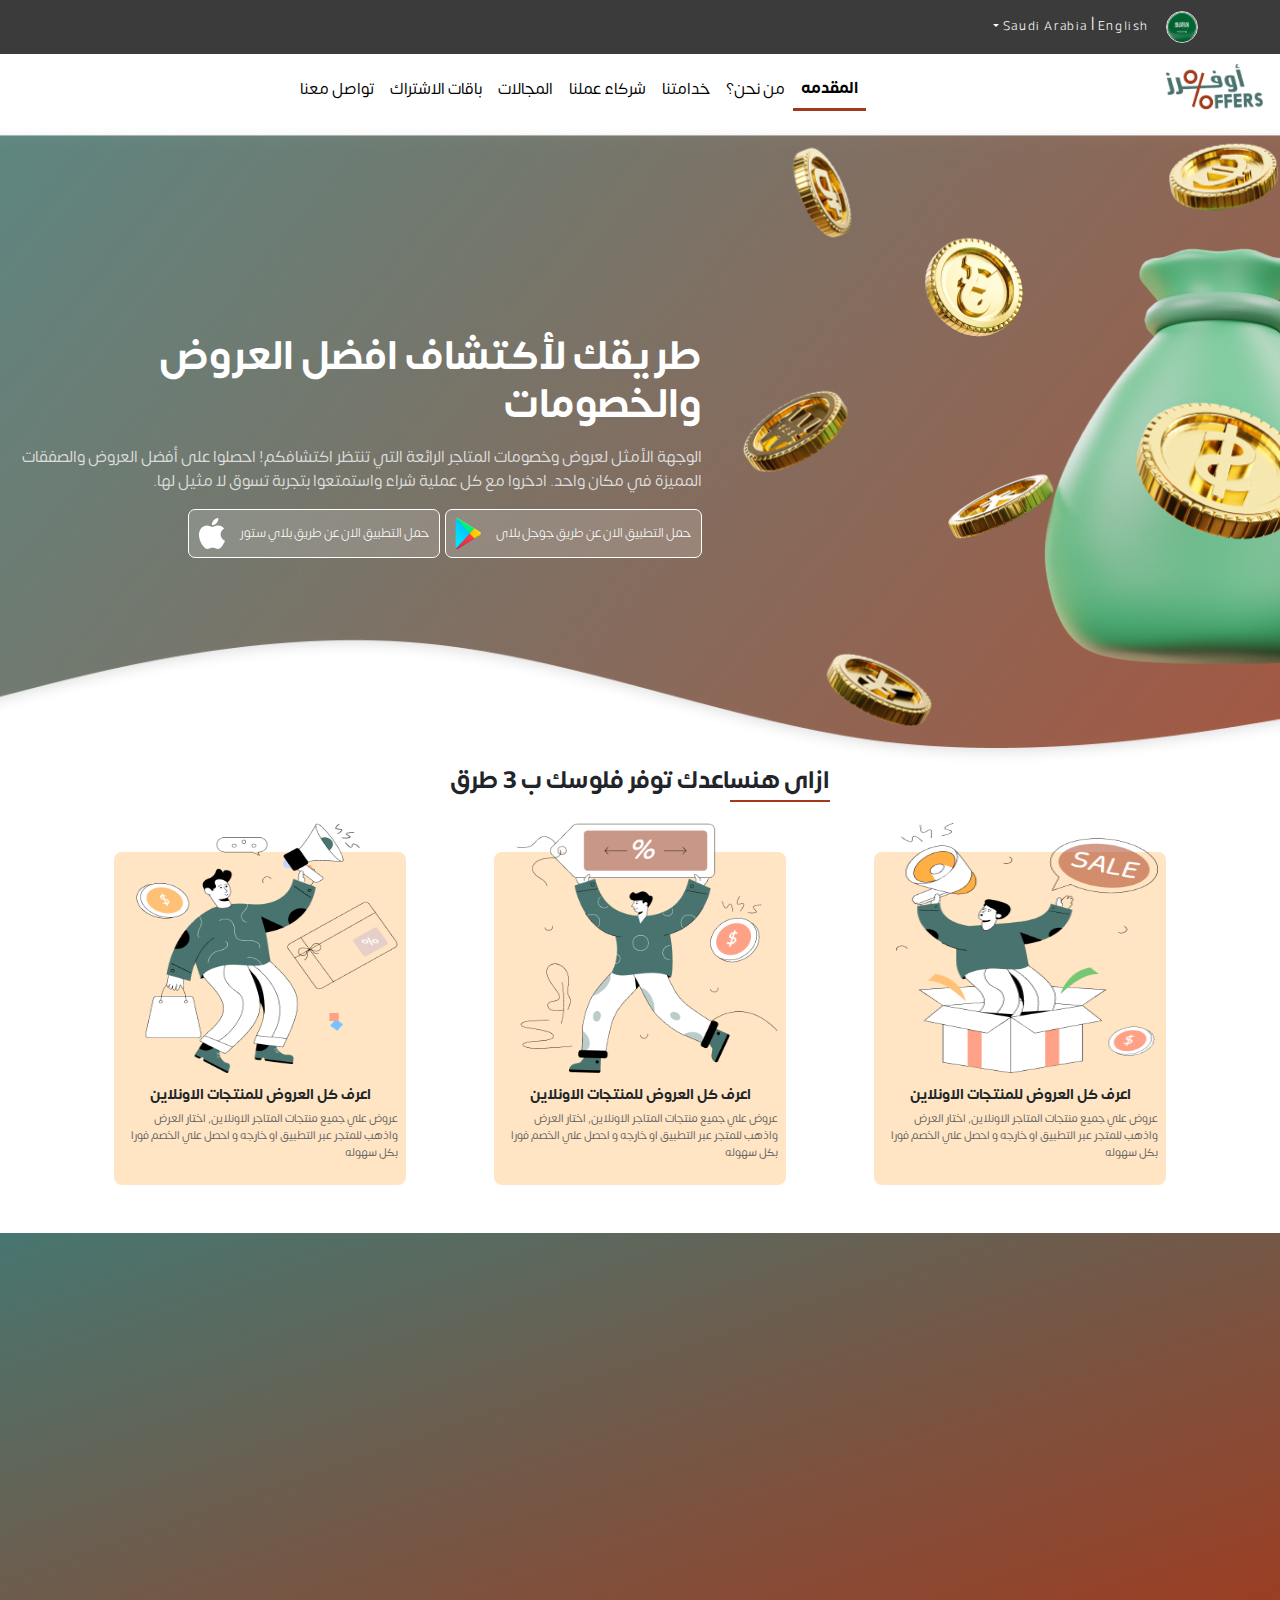
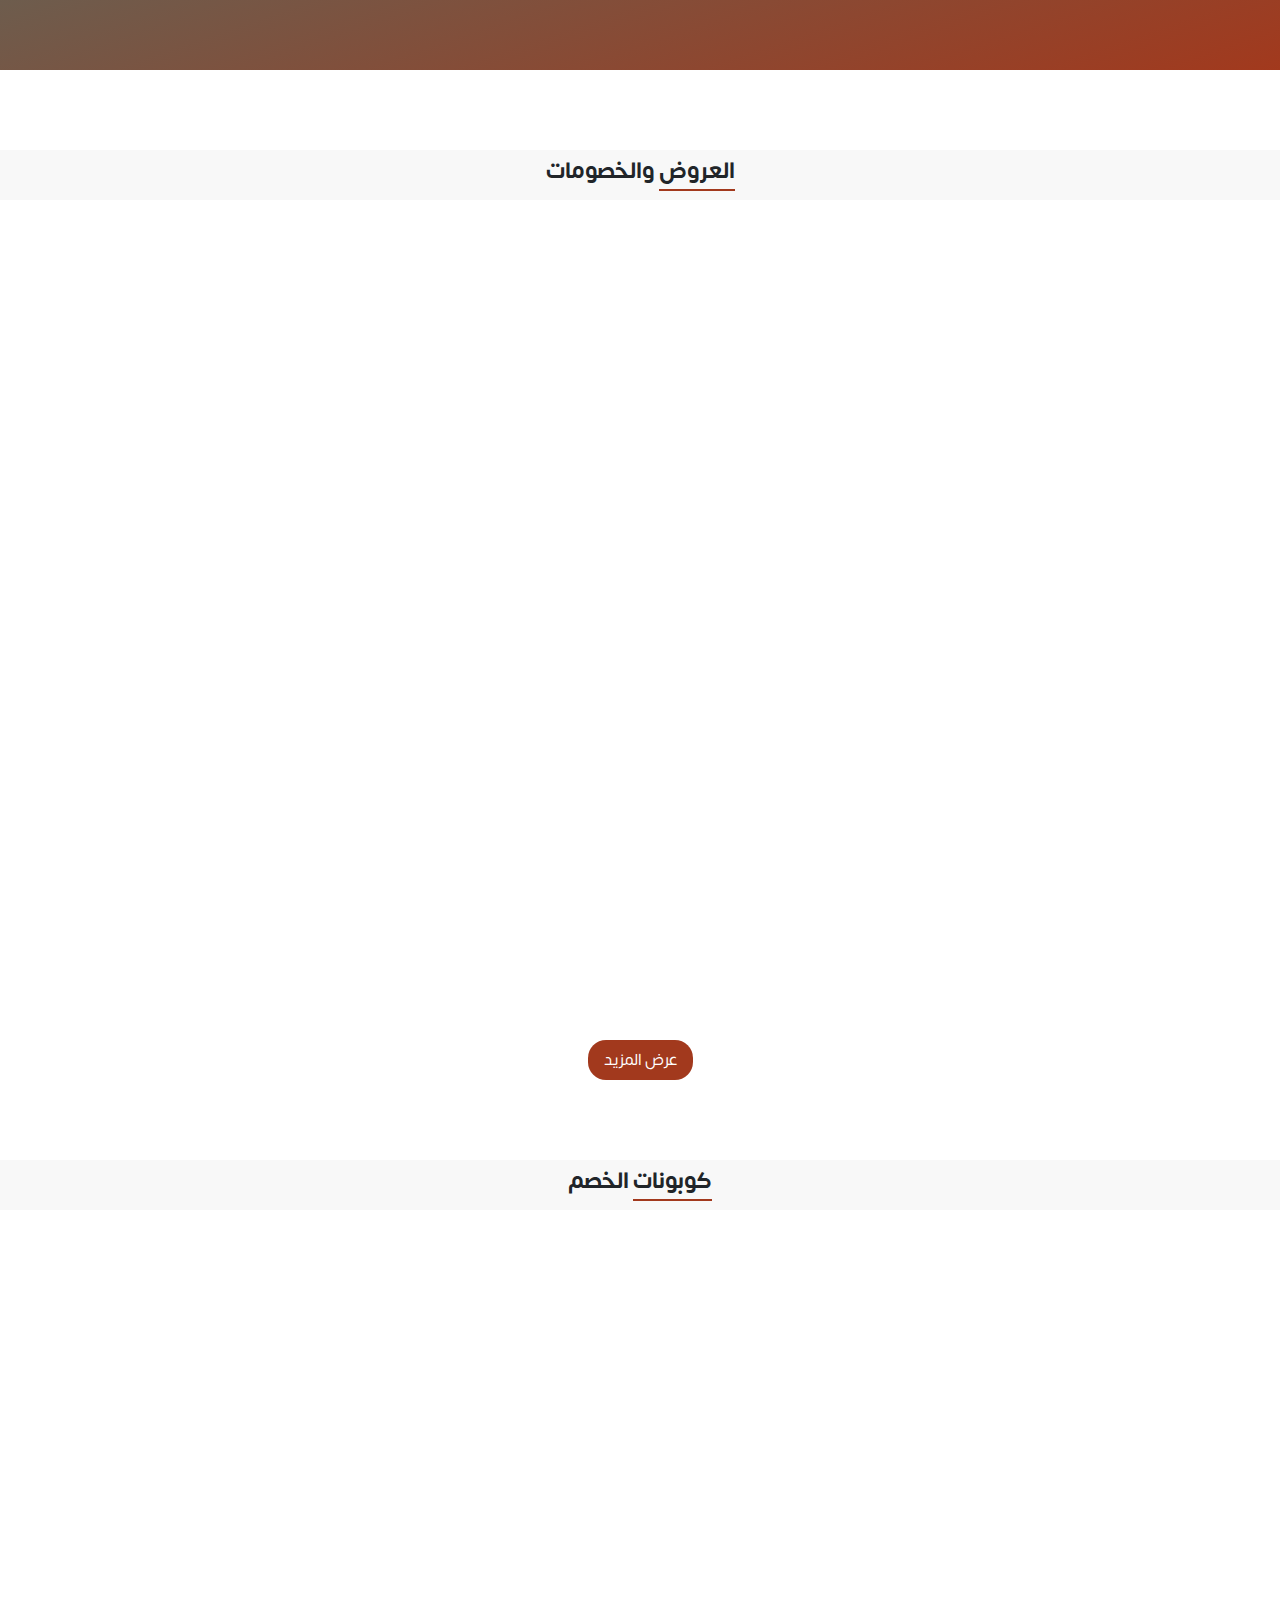
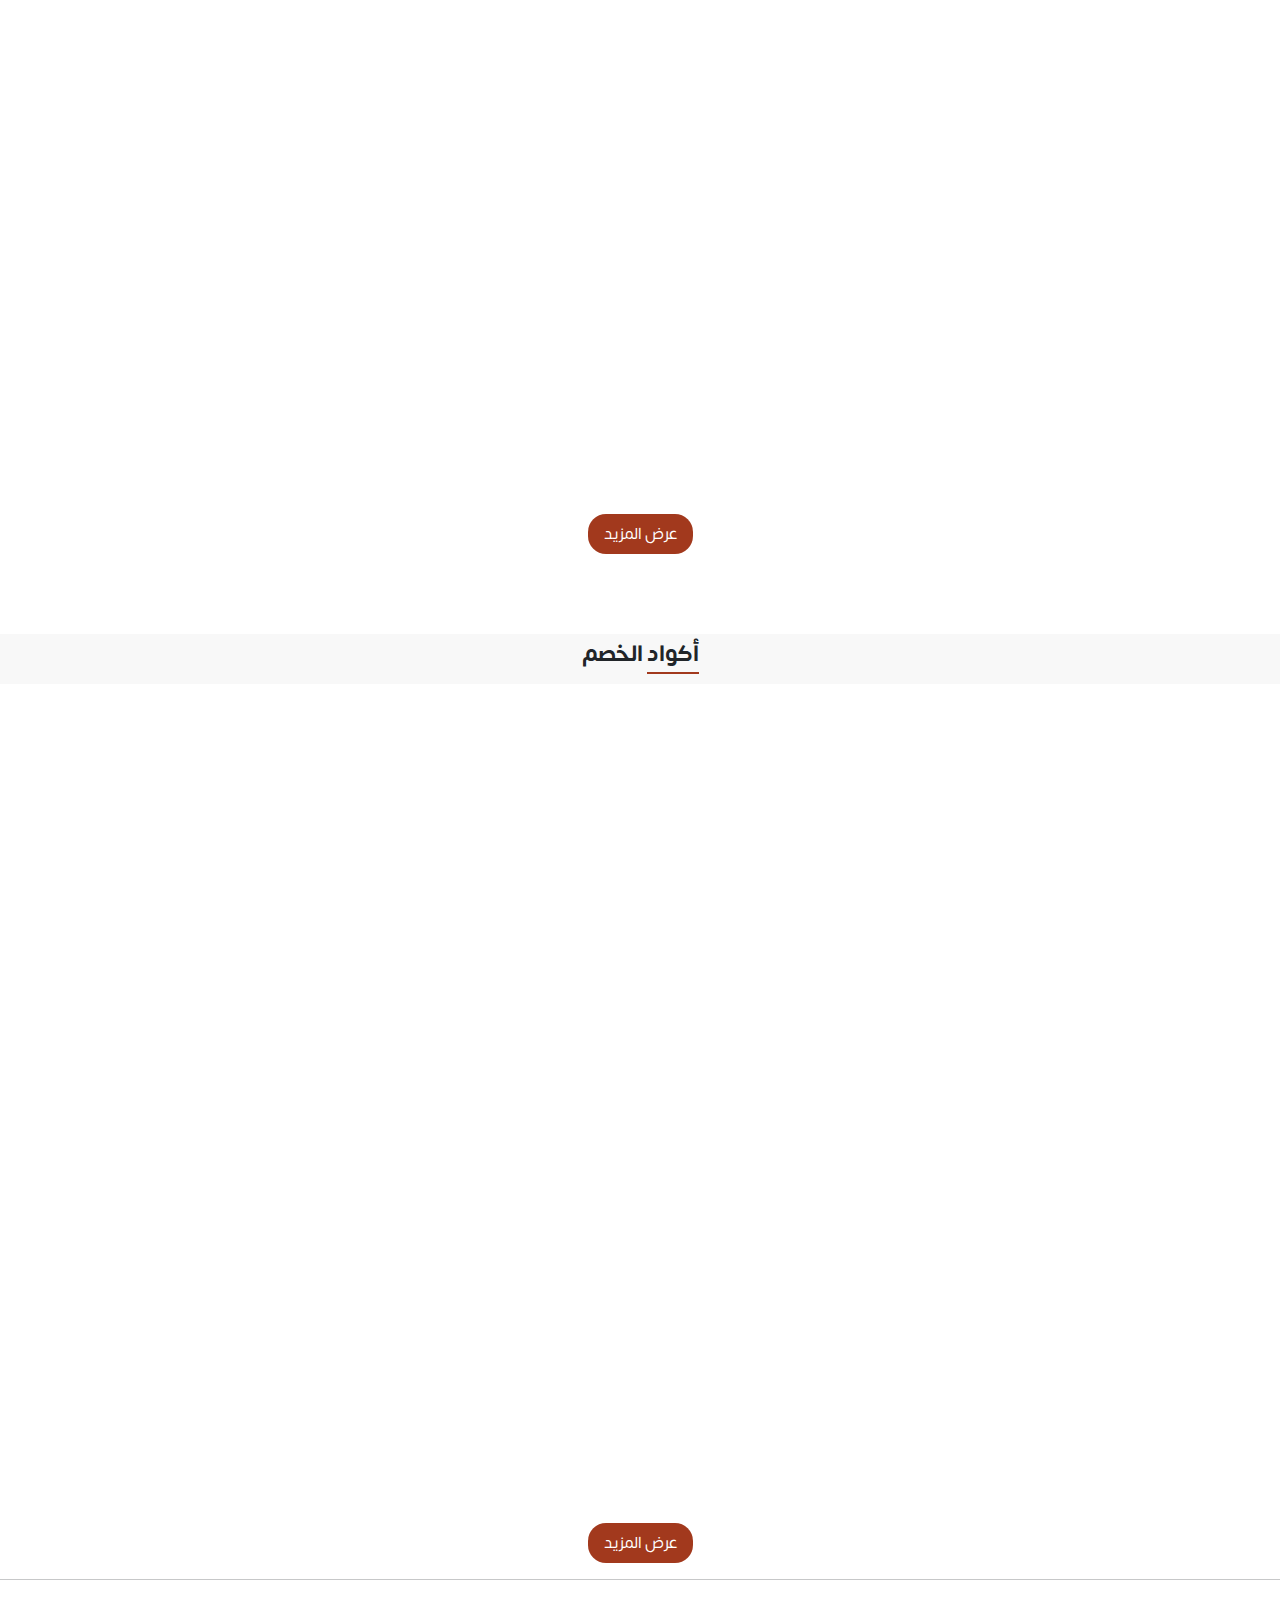
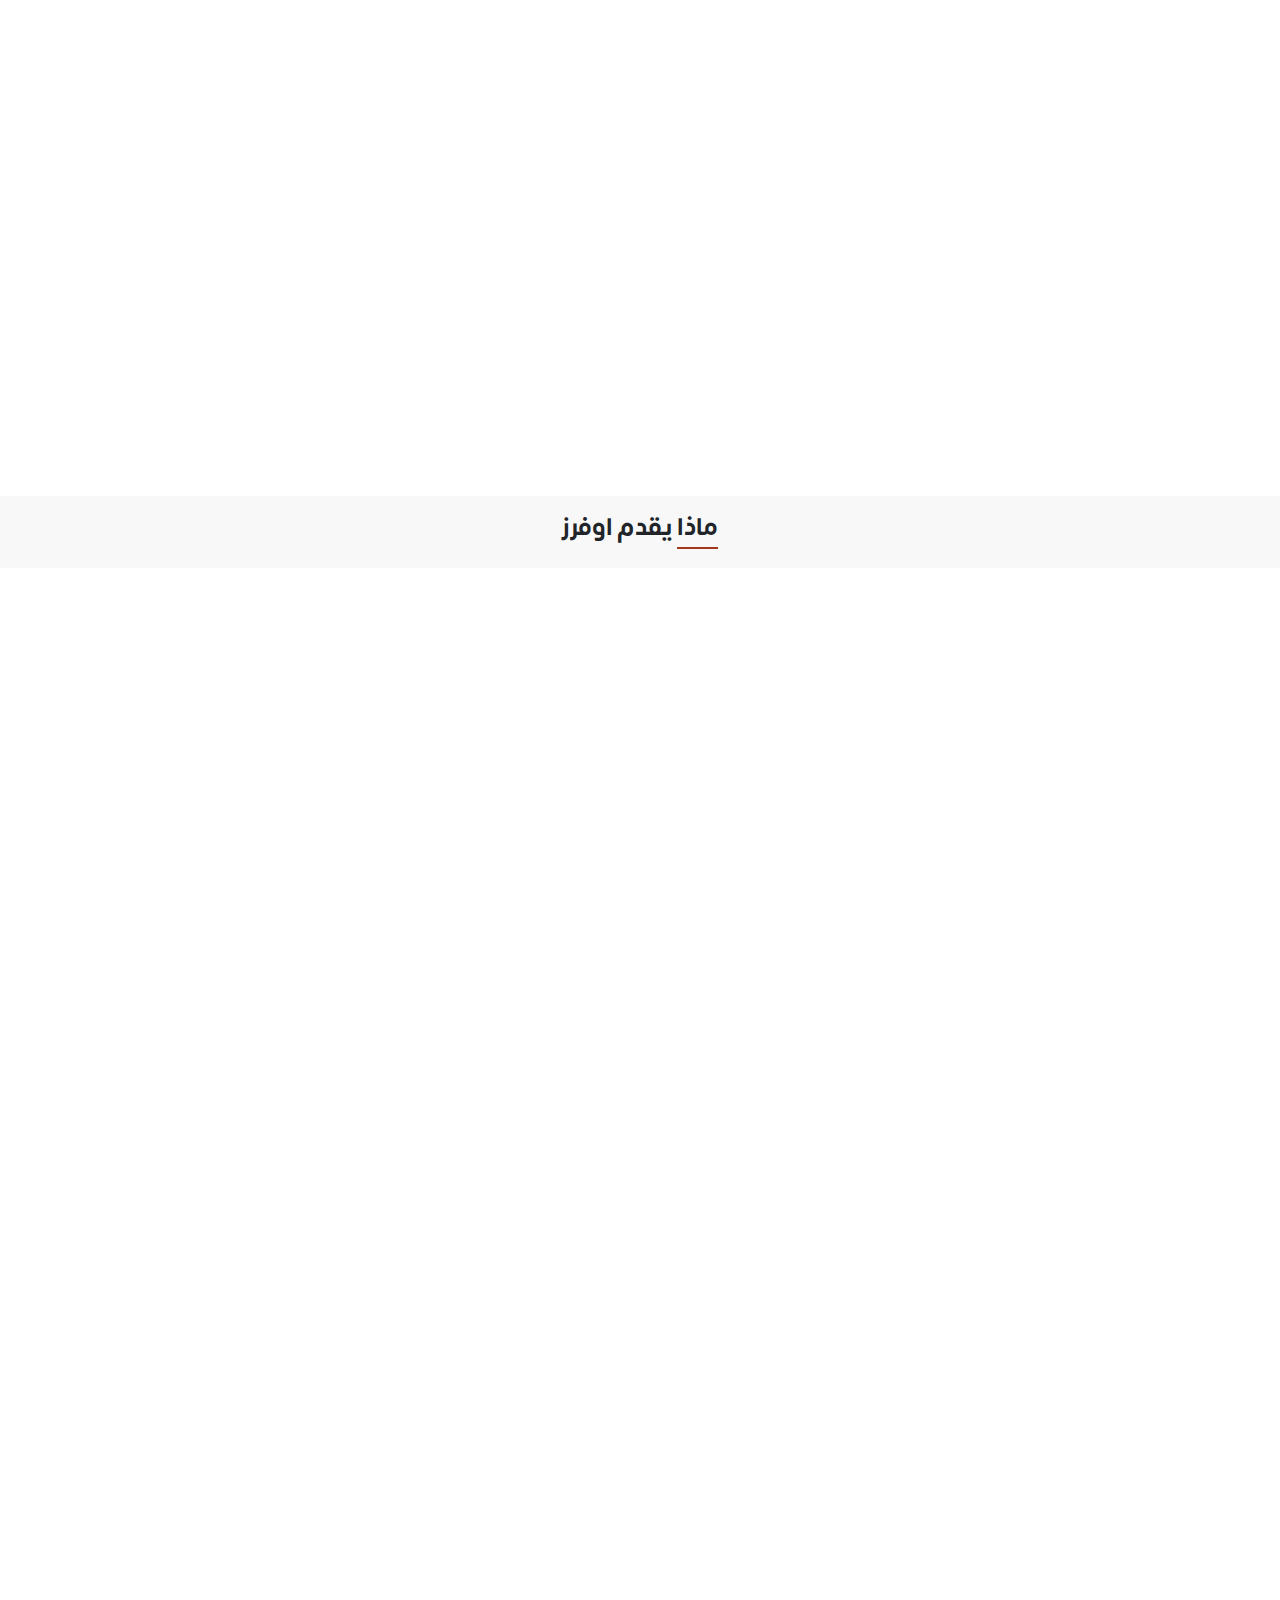
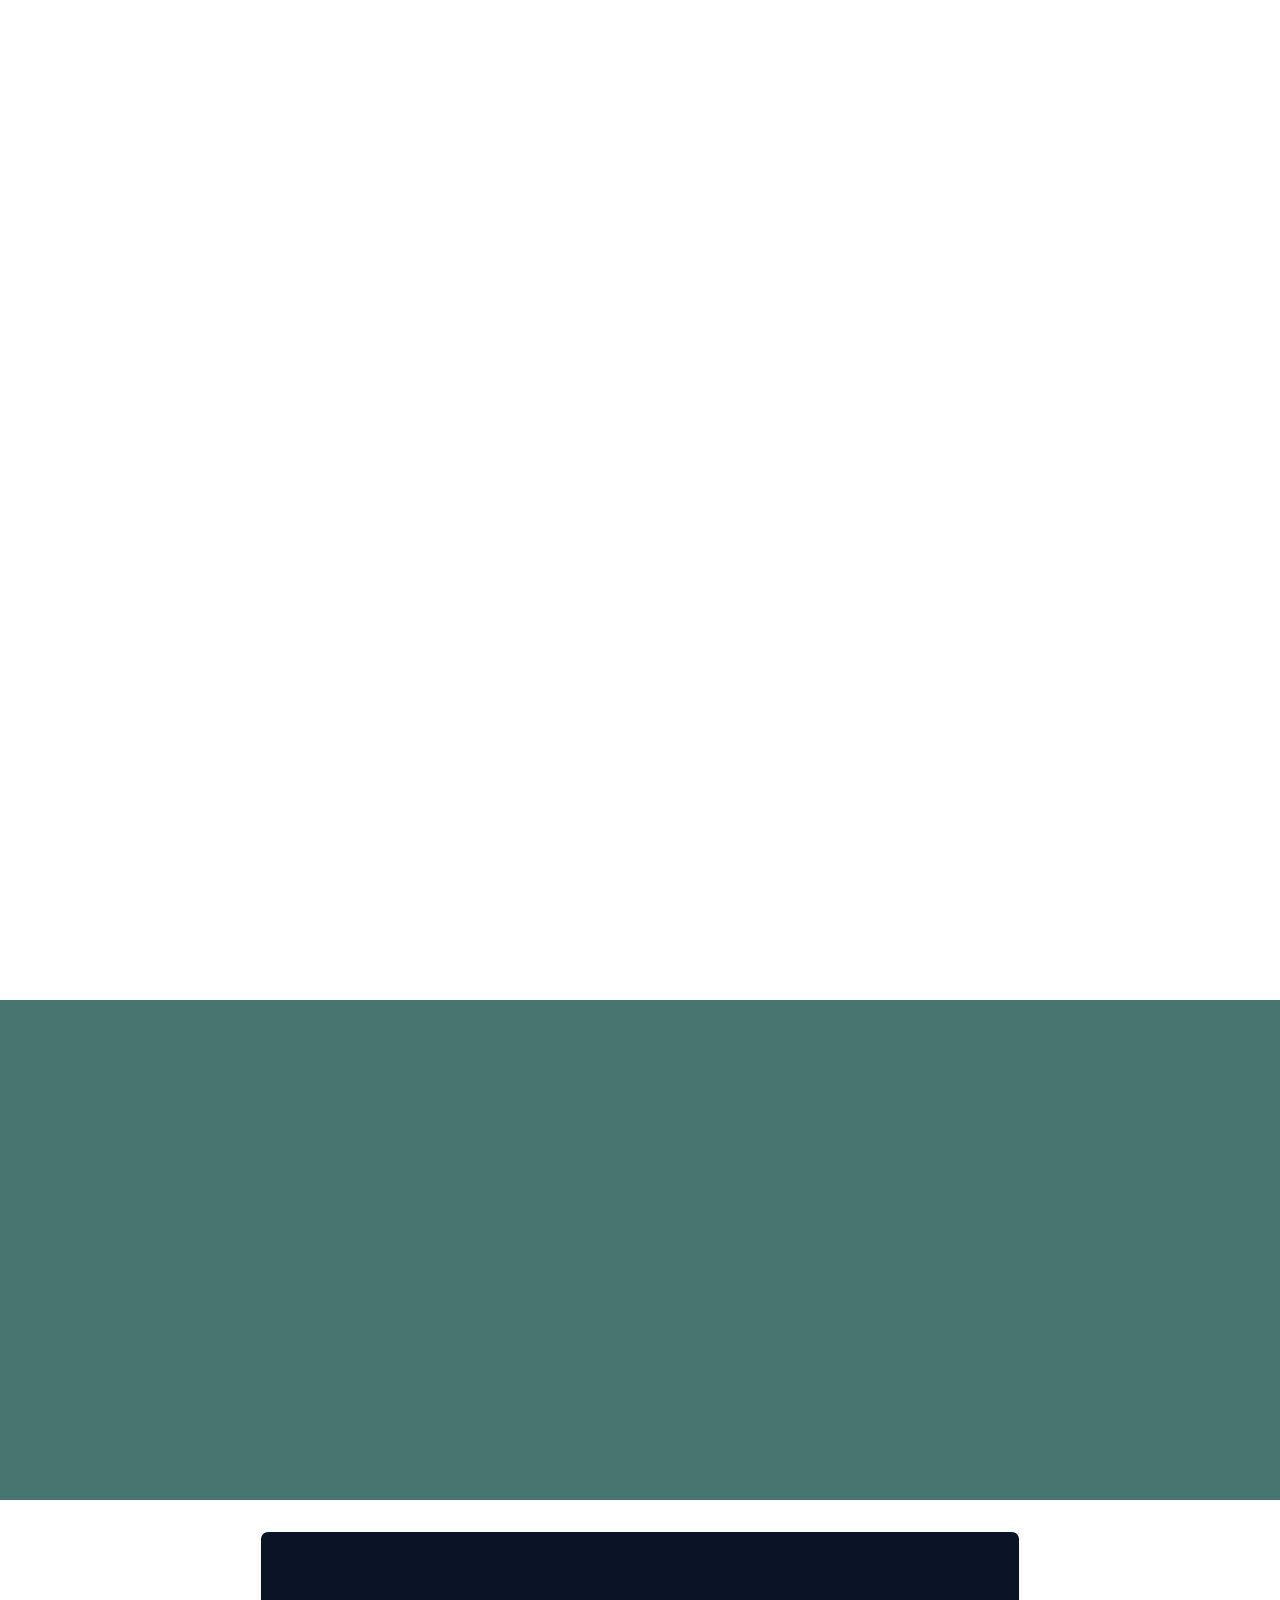
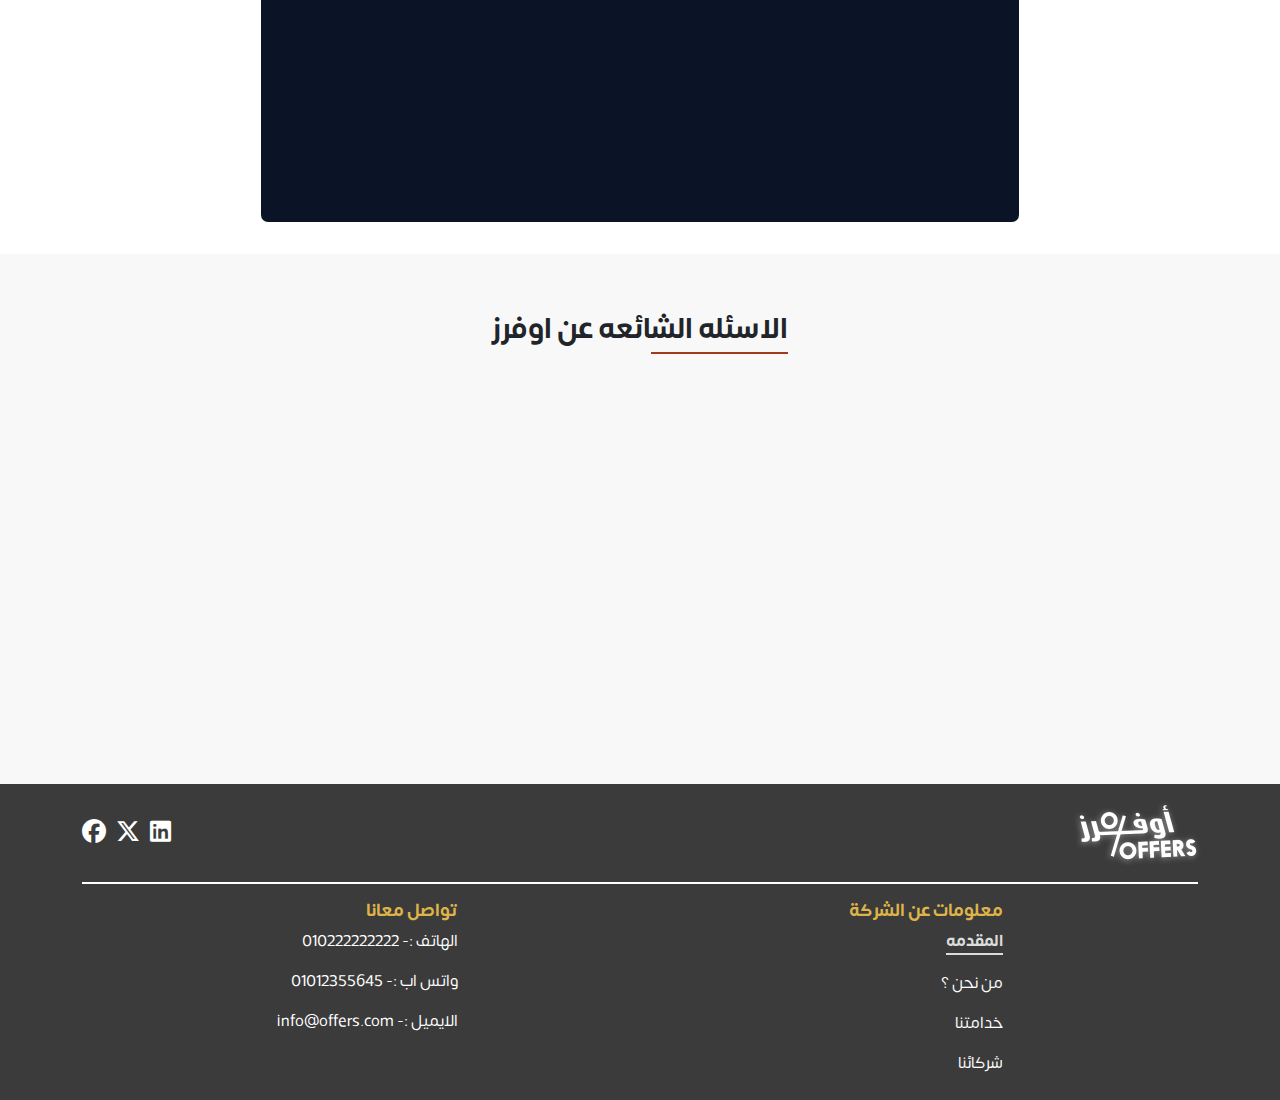
==== commit dcdad46f: "nasrahome" ====
--- a/Index.html
+++ b/Index.html
@@ -236,248 +236,431 @@
           <div class="container">
             <div class="row">
               <div class="col-lg-4 col-md-4 col-12 wow fadeInUp">
-                <a href="#">
-                  <div class="all-dis">
-                    <div class="img">
-                      <img src="photo/nasra.png" alt="" />
-                    </div>
-                    <div class="text">
-                      <h4>خصومات وعروض في اوفر</h4>
-                    </div>
-                  </div>
-                </a>
-              </div>
-              <div class="col-lg-4 col-md-4 col-12 wow fadeInUp">
-                <a href="#">
-                  <div class="all-dis">
-                    <div class="img">
-                      <img src="photo/nasra.png" alt="" />
-                    </div>
-                    <div class="text">
-                      <h4>خصومات وعروض في اوفر</h4>
-                    </div>
-                  </div>
-                </a>
-              </div>
-              <div class="col-lg-4 col-md-4 col-12 wow fadeInUp">
-                <a href="#">
-                  <div class="all-dis">
-                    <div class="img">
-                      <img src="photo/nasra.png" alt="" />
-                    </div>
-                    <div class="text">
-                      <h4>خصومات وعروض في اوفر</h4>
-                    </div>
-                  </div>
-                </a>
-              </div>
-              <div class="col-lg-4 col-md-4 col-12 wow fadeInUp">
-                <a href="#">
-                  <div class="all-dis">
-                    <div class="img">
-                      <img src="photo/nasra.png" alt="" />
-                    </div>
-                    <div class="text">
-                      <h4>خصومات وعروض في اوفر</h4>
-                    </div>
-                  </div>
-                </a>
-              </div>
-              <div class="col-lg-4 col-md-4 col-12 wow fadeInUp">
-                <a href="#">
-                  <div class="all-dis">
-                    <div class="img">
-                      <img src="photo/nasra.png" alt="" />
-                    </div>
-                    <div class="text">
-                      <h4>خصومات وعروض في اوفر</h4>
-                    </div>
-                  </div>
-                </a>
-              </div>
-              <div class="col-lg-4 col-md-4 col-12 wow fadeInUp">
-                <a href="#">
-                  <div class="all-dis">
-                    <div class="img">
-                      <img src="photo/nasra.png" alt="" />
-                    </div>
-                    <div class="text">
-                      <h4>خصومات وعروض في اوفر</h4>
-                    </div>
-                  </div>
-                </a>
-              </div>
+                <div class="all-dis">
+                  <div class="small-dis">
+                    <h6>خصم 40%</h6>
+                  </div>
+                  <div class="img">
+                    <img src="photo/nasra.png.jpg" alt="" />
+                  </div>
+                  <div class="text">
+                    <h4>خصومات وعروض في اوفر</h4>
+                    <p>
+                      <img
+                        class="circless"
+                        src="photo/nasra.png.jpg"
+                        alt=""
+                      />عروض علي جميع منتجات المتاجر الاونلاين
+                    </p>
+                    <a href="#">عرض التفاصيل</a>
+                  </div>
+                </div>
+              </div>
+              <div class="col-lg-4 col-md-4 col-12 wow fadeInUp">
+                <div class="all-dis">
+                  <div class="small-dis">
+                    <h6>خصم 40%</h6>
+                  </div>
+                  <div class="img">
+                    <img src="photo/nasra.png.jpg" alt="" />
+                  </div>
+                  <div class="text">
+                    <h4>خصومات وعروض في اوفر</h4>
+                    <p>
+                      <img
+                        class="circless"
+                        src="photo/nasra.png.jpg"
+                        alt=""
+                      />عروض علي جميع منتجات المتاجر الاونلاين
+                    </p>
+                    <a href="#">عرض التفاصيل</a>
+                  </div>
+                </div>
+              </div>
+              <div class="col-lg-4 col-md-4 col-12 wow fadeInUp">
+                <div class="all-dis">
+                  <div class="small-dis">
+                    <h6>خصم 40%</h6>
+                  </div>
+                  <div class="img">
+                    <img src="photo/nasra.png.jpg" alt="" />
+                  </div>
+                  <div class="text">
+                    <h4>خصومات وعروض في اوفر</h4>
+                    <p>
+                      <img
+                        class="circless"
+                        src="photo/nasra.png.jpg"
+                        alt=""
+                      />عروض علي جميع منتجات المتاجر الاونلاين
+                    </p>
+                    <a href="#">عرض التفاصيل</a>
+                  </div>
+                </div>
+              </div>
+              <div class="col-lg-4 col-md-4 col-12 wow fadeInUp">
+                <div class="all-dis">
+                  <div class="small-dis">
+                    <h6>خصم 40%</h6>
+                  </div>
+                  <div class="img">
+                    <img src="photo/nasra.png.jpg" alt="" />
+                  </div>
+                  <div class="text">
+                    <h4>خصومات وعروض في اوفر</h4>
+                    <p>
+                      <img
+                        class="circless"
+                        src="photo/nasra.png.jpg"
+                        alt=""
+                      />عروض علي جميع منتجات المتاجر الاونلاين
+                    </p>
+                    <a href="#">عرض التفاصيل</a>
+                  </div>
+                </div>
+              </div>
+              <div class="col-lg-4 col-md-4 col-12 wow fadeInUp">
+                <div class="all-dis">
+                  <div class="small-dis">
+                    <h6>خصم 40%</h6>
+                  </div>
+                  <div class="img">
+                    <img src="photo/nasra.png.jpg" alt="" />
+                  </div>
+                  <div class="text">
+                    <h4>خصومات وعروض في اوفر</h4>
+                    <p>
+                      <img
+                        class="circless"
+                        src="photo/nasra.png.jpg"
+                        alt=""
+                      />عروض علي جميع منتجات المتاجر الاونلاين
+                    </p>
+                    <a href="#">عرض التفاصيل</a>
+                  </div>
+                </div>
+              </div>
+              <div class="col-lg-4 col-md-4 col-12 wow fadeInUp">
+                <div class="all-dis">
+                  <div class="small-dis">
+                    <h6>خصم 40%</h6>
+                  </div>
+                  <div class="img">
+                    <img src="photo/nasra.png.jpg" alt="" />
+                  </div>
+                  <div class="text">
+                    <h4>خصومات وعروض في اوفر</h4>
+                    <p>
+                      <img
+                        class="circless"
+                        src="photo/nasra.png.jpg"
+                        alt=""
+                      />عروض علي جميع منتجات المتاجر الاونلاين
+                    </p>
+                    <a href="#">عرض التفاصيل</a>
+                  </div>
+                </div>
+              </div>
+            </div>
+            <div class="btn-more">
+              <a href="#">
+                <button class="more-dis">عرض المزيد</button>
+              </a>
             </div>
           </div>
         </div>
         <!-- السكشن بتاع الخوصومات يا درش اصحي ليغفلونا -->
         <!-- السكشن بتاع الكوبونات يا درش اصحي ليغفلونا -->
-        <div class="discount-copone">
+        <div class="discount">
           <div class="hed-dis">
-            <h4><span>كارت</span> الكوبون</h4>
+            <h4><span>كوبونات</span> الخصم</h4>
           </div>
           <div class="container">
             <div class="row">
               <div class="col-lg-4 col-md-4 col-12 wow fadeInUp">
-                <a href="#">
-                  <div class="all-dis">
-                    <div class="img">
-                      <img src="photo/nasra2.png" alt="" />
+                <div class="all-dis">
+                 
+                  <div class="img">
+                    <img src="photo/nasra.png.jpg" alt="" />
+                  </div>
+                  <div class="text">
+                    <h4>خصومات وعروض في اوفر</h4>
+                    <p>
+                      <img
+                        class="circless"
+                        src="photo/nasra.png.jpg"
+                        alt=""
+                      />عروض علي جميع منتجات المتاجر الاونلاين
+                    </p>
+                    <div class="dis-tex">
+                      <p class="new">1500ريال</p>
+                      <p class="old">3000ريال</p>
                     </div>
-                    <div class="text">
-                      <h4>كوبونات الخصم العالمي</h4>
+                  </div>
+                </div>
+              </div>
+              <div class="col-lg-4 col-md-4 col-12 wow fadeInUp">
+                <div class="all-dis">
+                 
+                  <div class="img">
+                    <img src="photo/nasra.png.jpg" alt="" />
+                  </div>
+                  <div class="text">
+                    <h4>خصومات وعروض في اوفر</h4>
+                    <p>
+                      <img
+                        class="circless"
+                        src="photo/nasra.png.jpg"
+                        alt=""
+                      />عروض علي جميع منتجات المتاجر الاونلاين
+                    </p>
+                   <div class="dis-tex">
+                      <p class="new">1500ريال</p>
+                      <p class="old">3000ريال</p>
                     </div>
                   </div>
-                </a>
-              </div>
-              <div class="col-lg-4 col-md-4 col-12 wow fadeInUp">
-                <a href="#">
-                  <div class="all-dis">
-                    <div class="img">
-                      <img src="photo/nasra2.png" alt="" />
+                </div>
+              </div>
+              <div class="col-lg-4 col-md-4 col-12 wow fadeInUp">
+                <div class="all-dis">
+                 
+                  <div class="img">
+                    <img src="photo/nasra.png.jpg" alt="" />
+                  </div>
+                  <div class="text">
+                    <h4>خصومات وعروض في اوفر</h4>
+                    <p>
+                      <img
+                        class="circless"
+                        src="photo/nasra.png.jpg"
+                        alt=""
+                      />عروض علي جميع منتجات المتاجر الاونلاين
+                    </p>
+                   <div class="dis-tex">
+                      <p class="new">1500ريال</p>
+                      <p class="old">3000ريال</p>
                     </div>
-                    <div class="text">
-                      <h4>كوبونات الخصم العالمي</h4>
+                  </div>
+                </div>
+              </div>
+              <div class="col-lg-4 col-md-4 col-12 wow fadeInUp">
+                <div class="all-dis">
+               
+                  <div class="img">
+                    <img src="photo/nasra.png.jpg" alt="" />
+                  </div>
+                  <div class="text">
+                    <h4>خصومات وعروض في اوفر</h4>
+                    <p>
+                      <img
+                        class="circless"
+                        src="photo/nasra.png.jpg"
+                        alt=""
+                      />عروض علي جميع منتجات المتاجر الاونلاين
+                    </p>
+                    <div class="dis-tex">
+                      <p class="new">1500ريال</p>
+                      <p class="old">3000ريال</p>
                     </div>
                   </div>
-                </a>
-              </div>
-              <div class="col-lg-4 col-md-4 col-12 wow fadeInUp">
-                <a href="#">
-                  <div class="all-dis">
-                    <div class="img">
-                      <img src="photo/nasra2.png" alt="" />
+                </div>
+              </div>
+              <div class="col-lg-4 col-md-4 col-12 wow fadeInUp">
+                <div class="all-dis">
+                 
+                  <div class="img">
+                    <img src="photo/nasra.png.jpg" alt="" />
+                  </div>
+                  <div class="text">
+                    <h4>خصومات وعروض في اوفر</h4>
+                    <p>
+                      <img
+                        class="circless"
+                        src="photo/nasra.png.jpg"
+                        alt=""
+                      />عروض علي جميع منتجات المتاجر الاونلاين
+                    </p>
+                   <div class="dis-tex">
+                      <p class="new">1500ريال</p>
+                      <p class="old">3000ريال</p>
                     </div>
-                    <div class="text">
-                      <h4>كوبونات الخصم العالمي</h4>
+                  </div>
+                </div>
+              </div>
+              <div class="col-lg-4 col-md-4 col-12 wow fadeInUp">
+                <div class="all-dis">
+                 
+                  <div class="img">
+                    <img src="photo/nasra.png.jpg" alt="" />
+                  </div>
+                  <div class="text">
+                    <h4>خصومات وعروض في اوفر</h4>
+                    <p>
+                      <img
+                        class="circless"
+                        src="photo/nasra.png.jpg"
+                        alt=""
+                      />عروض علي جميع منتجات المتاجر الاونلاين
+                    </p>
+                   <div class="dis-tex">
+                      <p class="new">1500ريال</p>
+                      <p class="old">3000ريال</p>
                     </div>
                   </div>
-                </a>
-              </div>
-              <div class="col-lg-4 col-md-4 col-12 wow fadeInUp">
-                <a href="#">
-                  <div class="all-dis">
-                    <div class="img">
-                      <img src="photo/nasra2.png" alt="" />
-                    </div>
-                    <div class="text">
-                      <h4>كوبونات الخصم العالمي</h4>
-                    </div>
-                  </div>
-                </a>
-              </div>
-              <div class="col-lg-4 col-md-4 col-12 wow fadeInUp">
-                <a href="#">
-                  <div class="all-dis">
-                    <div class="img">
-                      <img src="photo/nasra2.png" alt="" />
-                    </div>
-                    <div class="text">
-                      <h4>كوبونات الخصم العالمي</h4>
-                    </div>
-                  </div>
-                </a>
-              </div>
-              <div class="col-lg-4 col-md-4 col-12 wow fadeInUp">
-                <a href="#">
-                  <div class="all-dis">
-                    <div class="img">
-                      <img src="photo/nasra2.png" alt="" />
-                    </div>
-                    <div class="text">
-                      <h4>كوبونات الخصم العالمي</h4>
-                    </div>
-                  </div>
-                </a>
-              </div>
+                </div>
+              </div>
+            </div>
+            <div class="btn-more">
+              <a href="#">
+                <button class="more-dis">عرض المزيد</button>
+              </a>
             </div>
           </div>
         </div>
         <!-- السكشن بتاع الكوبونات يا درش اصحي ليغفلونا -->
         <!-- السكشن بتاع اكواد الخصم يا درش اصحي ليغفلونا -->
-        <div class="discount-code">
+        <div class="discount">
           <div class="hed-dis">
-            <h4><span>اكواد</span> الخصم</h4>
+            <h4><span>أكواد</span> الخصم</h4>
           </div>
           <div class="container">
             <div class="row">
               <div class="col-lg-4 col-md-4 col-12 wow fadeInUp">
-                <a href="#">
-                  <div class="all-dis">
-                    <div class="img">
-                      <img src="photo/nasra3.png" alt="" />
-                    </div>
-                    <div class="text">
-                      <h4>احصل علي كود الخصم</h4>
-                    </div>
-                  </div>
-                </a>
-              </div>
-              <div class="col-lg-4 col-md-4 col-12 wow fadeInUp">
-                <a href="#">
-                  <div class="all-dis">
-                    <div class="img">
-                      <img src="photo/nasra3.png" alt="" />
-                    </div>
-                    <div class="text">
-                      <h4>احصل علي كود الخصم</h4>
-                    </div>
-                  </div>
-                </a>
-              </div>
-              <div class="col-lg-4 col-md-4 col-12 wow fadeInUp">
-                <a href="#">
-                  <div class="all-dis">
-                    <div class="img">
-                      <img src="photo/nasra3.png" alt="" />
-                    </div>
-                    <div class="text">
-                      <h4>احصل علي كود الخصم</h4>
-                    </div>
-                  </div>
-                </a>
-              </div>
-              <div class="col-lg-4 col-md-4 col-12 wow fadeInUp">
-                <a href="#">
-                  <div class="all-dis">
-                    <div class="img">
-                      <img src="photo/nasra3.png" alt="" />
-                    </div>
-                    <div class="text">
-                      <h4>احصل علي كود الخصم</h4>
-                    </div>
-                  </div>
-                </a>
-              </div>
-              <div class="col-lg-4 col-md-4 col-12 wow fadeInUp">
-                <a href="#">
-                  <div class="all-dis">
-                    <div class="img">
-                      <img src="photo/nasra3.png" alt="" />
-                    </div>
-                    <div class="text">
-                      <h4>احصل علي كود الخصم</h4>
-                    </div>
-                  </div>
-                </a>
-              </div>
-              <div class="col-lg-4 col-md-4 col-12 wow fadeInUp">
-                <a href="#">
-                  <div class="all-dis">
-                    <div class="img">
-                      <img src="photo/nasra3.png" alt="" />
-                    </div>
-                    <div class="text">
-                      <h4>احصل علي كود الخصم</h4>
-                    </div>
-                  </div>
-                </a>
-              </div>
+                <div class="all-dis">
+                  <div class="small-dis">
+                    <h6>خصم 40%</h6>
+                  </div>
+                  <div class="img">
+                    <img src="photo/nasra.png.jpg" alt="" />
+                  </div>
+                  <div class="text">
+                    <h4>خصومات وعروض في اوفر</h4>
+                    <p>
+                      <img
+                        class="circless"
+                        src="photo/nasra.png.jpg"
+                        alt=""
+                      />عروض علي جميع منتجات المتاجر الاونلاين
+                    </p>
+                    <a href="#">عرض التفاصيل</a>
+                  </div>
+                </div>
+              </div>
+              <div class="col-lg-4 col-md-4 col-12 wow fadeInUp">
+                <div class="all-dis">
+                  <div class="small-dis">
+                    <h6>خصم 40%</h6>
+                  </div>
+                  <div class="img">
+                    <img src="photo/nasra.png.jpg" alt="" />
+                  </div>
+                  <div class="text">
+                    <h4>خصومات وعروض في اوفر</h4>
+                    <p>
+                      <img
+                        class="circless"
+                        src="photo/nasra.png.jpg"
+                        alt=""
+                      />عروض علي جميع منتجات المتاجر الاونلاين
+                    </p>
+                    <a href="#">عرض التفاصيل</a>
+                  </div>
+                </div>
+              </div>
+              <div class="col-lg-4 col-md-4 col-12 wow fadeInUp">
+                <div class="all-dis">
+                  <div class="small-dis">
+                    <h6>خصم 40%</h6>
+                  </div>
+                  <div class="img">
+                    <img src="photo/nasra.png.jpg" alt="" />
+                  </div>
+                  <div class="text">
+                    <h4>خصومات وعروض في اوفر</h4>
+                    <p>
+                      <img
+                        class="circless"
+                        src="photo/nasra.png.jpg"
+                        alt=""
+                      />عروض علي جميع منتجات المتاجر الاونلاين
+                    </p>
+                    <a href="#">عرض التفاصيل</a>
+                  </div>
+                </div>
+              </div>
+              <div class="col-lg-4 col-md-4 col-12 wow fadeInUp">
+                <div class="all-dis">
+                  <div class="small-dis">
+                    <h6>خصم 40%</h6>
+                  </div>
+                  <div class="img">
+                    <img src="photo/nasra.png.jpg" alt="" />
+                  </div>
+                  <div class="text">
+                    <h4>خصومات وعروض في اوفر</h4>
+                    <p>
+                      <img
+                        class="circless"
+                        src="photo/nasra.png.jpg"
+                        alt=""
+                      />عروض علي جميع منتجات المتاجر الاونلاين
+                    </p>
+                    <a href="#">عرض التفاصيل</a>
+                  </div>
+                </div>
+              </div>
+              <div class="col-lg-4 col-md-4 col-12 wow fadeInUp">
+                <div class="all-dis">
+                  <div class="small-dis">
+                    <h6>خصم 40%</h6>
+                  </div>
+                  <div class="img">
+                    <img src="photo/nasra.png.jpg" alt="" />
+                  </div>
+                  <div class="text">
+                    <h4>خصومات وعروض في اوفر</h4>
+                    <p>
+                      <img
+                        class="circless"
+                        src="photo/nasra.png.jpg"
+                        alt=""
+                      />عروض علي جميع منتجات المتاجر الاونلاين
+                    </p>
+                    <a href="#">عرض التفاصيل</a>
+                  </div>
+                </div>
+              </div>
+              <div class="col-lg-4 col-md-4 col-12 wow fadeInUp">
+                <div class="all-dis">
+                  <div class="small-dis">
+                    <h6>خصم 40%</h6>
+                  </div>
+                  <div class="img">
+                    <img src="photo/nasra.png.jpg" alt="" />
+                  </div>
+                  <div class="text">
+                    <h4>خصومات وعروض في اوفر</h4>
+                    <p>
+                      <img
+                        class="circless"
+                        src="photo/nasra.png.jpg"
+                        alt=""
+                      />عروض علي جميع منتجات المتاجر الاونلاين
+                    </p>
+                    <a href="#">عرض التفاصيل</a>
+                  </div>
+                </div>
+              </div>
+            </div>
+            <div class="btn-more">
+              <a href="#">
+                <button class="more-dis">عرض المزيد</button>
+              </a>
             </div>
           </div>
         </div>
         <!-- السكشن اكواد الخصم يا درش اصحي ليغفلونا -->
-         <hr>
+        <hr />
         <!-- من اول هنا السكشن التليفون الي جمبه كلام وبيقلب صور -->
         <div class="phone-text">
           <div class="container">
--- a/scss/style.min.css
+++ b/scss/style.min.css
@@ -1 +1 @@
-.top_bar{background:var(--ten-color);color:var(--bg-color);width:100%;height:54px;display:flex;justify-content:center;align-items:center}.top_bar .top_bar_content{display:flex;justify-content:start;align-items:center;gap:5px}.top_bar .top_bar_content img{width:32px;height:32px;border-radius:50%;border:1px solid var(--eight-color)}.top_bar .top_bar_content .btn{font-family:"light";font-size:.8rem;letter-spacing:.1rem;box-shadow:unset !important;border:0;color:var(--bg-color)}div#navbarSupportedContent{justify-content:center !important;align-items:center !important;flex-grow:unset !important;margin:auto !important}.logopng{width:123px;height:54px;display:flex;justify-content:center;align-items:center}.logopng img{width:90%}li.nav-item{display:flex;justify-content:center;align-items:center}a.nav-link{font-family:"regular";color:#000}a.nav-link:hover{color:var(--seven-color)}a.nav-link.active{font-family:"bold";border-bottom:3px solid;border-color:var(--two-color);color:#000}ul.dropdown-menu.show li{font-family:"regular"}.bas-des .main_content{width:100%;height:100%}.bas-des .main_content .sec-hero{background-image:url("../photo/content-one.png");width:100%;height:643px;background-position:center;background-size:cover;display:flex;justify-content:center;align-items:center;z-index:111111;position:relative;overflow:hidden}.bas-des .main_content .sec-hero .button-hero button{padding:.5rem .6rem;border:1px solid #fff;border-radius:7px;background-color:rgba(255,255,255,.168627451);color:#fff;font-family:"light";transition:all .3s ease-in-out;font-size:.8rem}.bas-des .main_content .sec-hero .button-hero button img{margin-right:15px}.bas-des .main_content .sec-hero .button-hero button:hover{background-color:var(--two-color);color:#fff}.bas-des .main_content .sec-hero .circle{position:absolute;border-radius:50%;background:rgba(255,255,255,.199);opacity:.2;animation:randomCircleAnimation 8s ease-in-out infinite}.bas-des .main_content .sec-hero .square{position:absolute;background:rgba(255,255,255,.151);opacity:.2;animation:randomSquareAnimation 6s ease-in-out infinite}@keyframes randomCircleAnimation{0%{width:50px;height:50px;top:20%;left:20%;transform:translate(-50%, -50%) scale(1);opacity:.2}25%{width:80px;height:80px;top:30%;left:60%;transform:translate(-50%, -50%) scale(1.2);opacity:.2}50%{width:60px;height:60px;top:50%;left:40%;transform:translate(-50%, -50%) scale(1.5);opacity:.4}75%{width:70px;height:70px;top:70%;left:80%;transform:translate(-50%, -50%) scale(1);opacity:.3}100%{width:50px;height:50px;top:20%;left:20%;transform:translate(-50%, -50%) scale(1);opacity:.1}}@keyframes randomSquareAnimation{0%{width:40px;height:40px;top:10%;left:10%;transform:translate(-50%, -50%) scale(1);opacity:.4}25%{width:70px;height:70px;top:30%;left:30%;transform:translate(-50%, -50%) scale(1.2);opacity:.3}50%{width:50px;height:50px;top:60%;left:60%;transform:translate(-50%, -50%) scale(1.5);opacity:.2}75%{width:60px;height:60px;top:40%;left:80%;transform:translate(-50%, -50%) scale(1);opacity:.2}100%{width:40px;height:40px;top:10%;left:10%;transform:translate(-50%, -50%) scale(1);opacity:.1}}.bas-des .main_content .circle:nth-child(1){animation-delay:0s}.bas-des .main_content .circle:nth-child(2){animation-delay:1s}.bas-des .main_content .circle:nth-child(3){animation-delay:2s}.bas-des .main_content .circle:nth-child(4){animation-delay:3s}.bas-des .main_content .square:nth-child(1){animation-delay:0s}.bas-des .main_content .square:nth-child(2){animation-delay:1s}.bas-des .main_content .square:nth-child(3){animation-delay:2s}.bas-des .main_content .square:nth-child(4){animation-delay:3s}.bas-des .main_content .content-hero{display:flex;justify-content:space-between;align-items:center}.bas-des .main_content .content-hero .text-hero{width:55%}.bas-des .main_content .content-hero .text-hero h4{color:#fff;font-family:"bold";font-size:2.5rem}.bas-des .main_content .content-hero .text-hero p{color:#dbdbdb;font-family:"regular";font-size:1rem;width:100%;margin-top:1rem}.bas-des .main_content .content-hero .img-hero img{width:100%}.bas-des .main_content .three-way .headers h4{text-align:center;font-family:"bold"}.bas-des .main_content .three-way .headers h4 span{border-bottom:2px solid var(--two-color)}.bas-des .main_content .three-way .card-threeway{margin:3rem 2rem;background:var(--nine-color);padding:.5rem;border-radius:8px}.bas-des .main_content .three-way .card-threeway .img{width:100%;margin-top:-2.3rem}.bas-des .main_content .three-way .card-threeway .img img{width:95%;height:250px;animation:upDown 3s ease-in-out infinite}.bas-des .main_content .three-way .card-threeway .text h4{font-family:"bold";font-size:.9rem;text-align:center;margin-top:.8rem}.bas-des .main_content .three-way .card-threeway .text p{display:-webkit-box;-webkit-line-clamp:3;-webkit-box-orient:vertical;overflow:hidden;text-overflow:ellipsis;font-family:"regular";color:#636363;font-size:.7rem}.bas-des .main_content .three-way .card-threeway .text p.expanded{-webkit-line-clamp:unset;overflow:visible}.bas-des .main_content .three-way .card-threeway .text button{background-color:var(--two-color);color:#fff;font-family:"regular";display:block;margin-inline-start:auto;border:0;padding:.1rem .5rem;font-size:.6rem;border-radius:4px}@keyframes upDown{0%,100%{transform:translateY(0)}50%{transform:translateY(-10px)}}.bas-des .main_content .offers-descount{background-image:linear-gradient(to bottom right, var(--six-color), var(--two-color));display:flex;justify-content:center;align-items:center;width:100%;height:437px;margin-bottom:2rem}.bas-des .main_content .offers-descount .allof{display:flex;justify-content:center;align-items:center}.bas-des .main_content .offers-descount .allof .img{width:50%}.bas-des .main_content .offers-descount .allof .img img{width:87%}.bas-des .main_content .offers-descount .allof .text{width:50%}.bas-des .main_content .offers-descount .allof .text h4{font-family:"bold";color:#fff;font-size:1.8rem}.bas-des .main_content .offers-descount .allof .text p{font-family:"regular";color:#dbdbdb;font-size:1rem;width:91%}.bas-des .main_content .phone-text{margin-right:7%;position:relative;display:flex;justify-content:center;align-items:center;height:500px}.bas-des .main_content .phone-text .text{margin-top:3rem}.bas-des .main_content .phone-text .text h4{font-family:"bold";font-size:1.8rem}.bas-des .main_content .phone-text .text .button-text{display:flex;justify-content:start;align-items:center;gap:10px}.bas-des .main_content .phone-text .text .button-text button{background:#fff;border:1px solid;border-radius:7px;font-size:.8rem;font-family:"regular";width:100%;height:45px;transition:all .3s ease-in-out}.bas-des .main_content .phone-text .text .button-text button img{margin-right:15px;width:7%}.bas-des .main_content .phone-text .text .button-text button:hover{background-color:var(--two-color);color:#fff;border:1px solid var(--two-color)}.bas-des .main_content .phone-text .text p{font-family:"regular";color:#636363}.bas-des .main_content .phone-text .img{position:relative;display:flex;justify-content:center;align-items:center}.bas-des .main_content .phone-text img.circle{width:65%}.bas-des .main_content .phone-text img.phone-img{width:100%;position:absolute;top:-23%;left:0;right:-2%;bottom:0;animation:fade 4s infinite}.bas-des .main_content .phone-text .phone-img:nth-child(2){animation-delay:2s}@keyframes fade{0%,20%{opacity:1}25%,45%{opacity:1}50%,100%{opacity:0}}.bas-des .main_content .main-header{display:flex;justify-content:center;align-items:center;height:72px;background:var(--four-color);margin-bottom:2rem}.bas-des .main_content .main-header h4{font-family:"bold";font-size:1.5rem}.bas-des .main_content .main-header h4 span{border-bottom:2px solid var(--two-color)}.bas-des .main_content .insite-email{margin-bottom:2rem;background-color:var(--six-color);width:100%;height:500px;display:flex;justify-content:center;align-items:center}.bas-des .main_content .insite-email .content{display:flex;justify-content:center;align-items:center}.bas-des .main_content .insite-email .content img{width:441px;height:284px;animation:moveUpAndDown 2s infinite}.bas-des .main_content .insite-email .content h4{color:#fff;font-family:"bold";font-size:1.8rem;width:90%}.bas-des .main_content .insite-email .content p{color:#e5e5e5;font-family:"regular"}.bas-des .main_content .insite-email .content input[type=email]{color:#fff;width:90%;background:linear-gradient(to right, rgba(211, 211, 211, 0.6039215686), rgba(255, 255, 255, 0.11));border:1px solid #fff;border-radius:7px;padding:.5rem 1rem}.bas-des .main_content .insite-email .content input[type=email]::placeholder{font-family:"regular";color:#fff}.bas-des .main_content .insite-email .content input[type=email]::focus-visible{border:none !important;outline:none !important}.bas-des .main_content .insite-email .content button{width:25%;margin-top:1rem;padding:.3rem 7rem;border:1px solid #fff;font-family:"regular";color:#fff;background:linear-gradient(to right, rgba(211, 211, 211, 0.6039215686), rgba(255, 255, 255, 0.11));border-radius:7px}@keyframes moveUpAndDown{0%{transform:translateY(0)}50%{transform:translateY(-20px)}100%{transform:translateY(0)}}.bas-des .main_content .come{display:flex;justify-content:center;align-items:center;margin:auto}.bas-des .main_content .come .content{background-color:var(--fifve-color);width:68%;height:290px;margin:auto;border-radius:7px;margin-bottom:2rem;padding:1rem;display:flex;justify-content:center;align-items:center}.bas-des .main_content .come .content .text h4{font-family:"bold";font-size:1.4rem;color:#fff}.bas-des .main_content .come .content .text p{font-family:"regular";color:#e5e5e5;font-size:.9rem}.bas-des .main_content .come .content .text button{width:52%;margin-top:1rem;padding:.3rem 2rem;border:1px solid #fff;font-family:"regular";font-size:.7rem;color:#fff;background:linear-gradient(to right, rgba(211, 211, 211, 0.6039215686), rgba(255, 255, 255, 0.11));border-radius:7px;display:flex;justify-content:center;align-items:center}.bas-des .main_content .come .content .text a{text-decoration:none}.bas-des .main_content .come .content .img{position:relative}.bas-des .main_content .come .content .img img{width:100%}.bas-des .main_content .come .content .img h4{position:absolute;top:7rem;right:5rem;color:#fff;font-family:"light";transform:skew(-3deg, 5deg);font-size:1.3rem}.bas-des .main_content .ask-que{background-color:#f8f8f8;padding:2rem}.bas-des .main_content .ask-que .header-ask{display:flex;justify-content:center;align-items:center;height:70px}.bas-des .main_content .ask-que .header-ask h4{font-family:"bold";font-size:1.8rem;margin-top:3rem;margin-bottom:2rem}.bas-des .main_content .ask-que .header-ask h4 span{border-bottom:2px solid var(--two-color)}.bas-des .main_content .ask-que div#accordionExample{border:none !important;margin-top:3rem}.bas-des .main_content .ask-que div#accordionExample .accordion-button::after{margin-left:0 !important;margin:auto;width:40px;height:40px;border:1px solid #000;border-radius:50%;display:flex;justify-content:center;align-items:center;background-position:center}.bas-des .main_content .ask-que div#accordionExample .accordion-item{margin-bottom:1rem;border-radius:7px}.bas-des .main_content .ask-que div#accordionExample button.accordion-button{background:rgba(71,118,112,.0823529412);box-shadow:0 !important;outline:none !important;border:none !important;font-family:"bold";color:#000;border-radius:7px}.bas-des .main_content .ask-que div#accordionExample .accordion-item{background:rgba(71,118,112,.0470588235);font-family:"regular";border-radius:7px}.bas-des .main_content .ask-que div#accordionExample .accordion-button:focus{z-index:3;border-color:none !important;outline:0 !important;box-shadow:unset !important}.bas-des .privacy-policy{margin:2rem 0rem}.bas-des .privacy-policy .text h4{font-family:"bold";color:var(--seven-color);font-size:1.5rem}.bas-des .privacy-policy .text p{font-family:"regular";font-family:1.1rem}.bas-des .privacy-policy .img{display:flex;justify-content:center;align-items:center}.bas-des .privacy-policy .img img{width:90%}.bas-des .terms{margin:2rem 0rem}.bas-des .terms .text h4{font-family:"bold";color:var(--seven-color);font-size:1.5rem}.bas-des .terms .text p{font-family:"regular";font-family:1.1rem}.bas-des .terms .img{display:flex;justify-content:center;align-items:center}.bas-des .terms .img img{width:90%}.bas-des .discount{text-align:center;margin-top:5rem}.bas-des .discount img{width:362px;height:265px}.bas-des .discount a{color:#000}.bas-des .discount .all-dis .text h4{margin-top:1rem;font-size:1rem;font-family:"bold"}.bas-des .discount .hed-dis{height:50px;display:flex;justify-content:center;align-items:center;background-color:var(--four-color)}.bas-des .discount .hed-dis h4{font-family:"bold";font-size:1.4rem}.bas-des .discount .hed-dis h4 span{border-bottom:2px solid var(--two-color)}.bas-des .discount-copone{text-align:center;margin-top:5rem}.bas-des .discount-copone a{color:#000}.bas-des .discount-copone img{width:362px;height:265px}.bas-des .discount-copone .all-dis .text h4{margin-top:1rem;font-size:1rem;font-family:"bold"}.bas-des .discount-copone .hed-dis{height:50px;display:flex;justify-content:center;align-items:center;background-color:var(--four-color)}.bas-des .discount-copone .hed-dis h4{font-family:"bold";font-size:1.4rem}.bas-des .discount-copone .hed-dis h4 span{border-bottom:2px solid var(--two-color)}.bas-des .discount-code{margin-bottom:7rem;text-align:center;margin-top:5rem}.bas-des .discount-code a{color:#000}.bas-des .discount-code img{width:362px;height:265px}.bas-des .discount-code .all-dis .text h4{margin-top:1rem;font-size:1rem;font-family:"bold"}.bas-des .discount-code .hed-dis{margin-bottom:3rem;height:50px;display:flex;justify-content:center;align-items:center;background-color:var(--four-color)}.bas-des .discount-code .hed-dis h4{font-family:"bold";font-size:1.4rem}.bas-des .discount-code .hed-dis h4 span{border-bottom:2px solid var(--two-color)}.main-footer{background-color:var(--one-color);width:100%;height:316px}.main-footer img{filter:grayscale(100%) brightness(0) invert(1) drop-shadow(-1px 1px 3px rgba(255, 255, 255, 0.445))}.header{display:flex;justify-content:space-between;align-items:center;height:100px;border-bottom:2px solid #fff;margin-bottom:1rem}.footer-text-one h4{color:var(--seven-color);font-family:"bold";font-size:1.1rem}.footer-text-two h4{color:var(--seven-color);font-family:"bold";font-size:1.1rem}.allend-footer{display:flex;justify-content:space-around;align-items:baseline}.left a i{color:#fff;font-size:1.5rem;margin-right:5px}.links a{text-decoration:none}.links a p{font-family:"regular";color:#fff;transition:.7s}.links a p:hover{transform:translateX(-10px);color:var(--seven-color)}.footer-link.active p{color:var(--eight-color);font-family:"bold";border-bottom:2px solid var(--eight-color);width:fit-content}.links{text-align:justify !important}.left a i{transition:.9s}.left a i:hover{color:var(--seven-color);transform:rotate(360deg)}@media screen and (max-width: 600px){body{font-size:.8rem !important}h1,h2,h3,h4,h5,h6{font-size:1.2rem !important}p{font-size:.9rem !important}.bas-des .main_content .content-hero{display:block}.bas-des .main_content .content-hero .img-hero img{width:50%}.bas-des .main_content .content-hero .text-hero{width:100%}.bas-des .main_content .content-hero .text-hero h4{font-size:1.5rem}.bas-des .main_content .content-hero .text-hero p{font-size:.9rem}.bas-des .main_content .sec-hero .button-hero button{padding:.1rem .2rem;width:49%;font-size:.5rem}.bas-des .main_content .sec-hero{height:362px;text-align:center !important;padding:.5rem}.bas-des .main_content .sec-hero .img-hero img{display:none}.bas-des .main_content .offers-descount .allof{display:block}.bas-des .main_content .offers-descount .allof .text{width:100%}.bas-des .main_content .offers-descount .allof .img{width:100%}.bas-des .main_content .offers-descount .allof .img img{width:80% !important}.bas-des .main_content .offers-descount{height:386px;text-align:center}.bas-des .main_content .offers-descount .allof .text p{width:100%}.bas-des .main_content .three-way .card-threeway{margin:2rem 1rem}.bas-des .main_content .phone-text .text .button-text button{background:#fff;border:1px solid;border-radius:7px;font-size:.7rem;font-family:"regular";width:100%;height:61px;transition:all .3s ease-in-out;padding:.5rem}.bas-des .main_content .phone-text{height:100%}.bas-des .main_content .phone-text .text .button-text{display:flex;justify-content:start;align-items:center;gap:10px;margin-bottom:2rem}.bas-des .main_content .insite-email .content{display:block}.bas-des .main_content .insite-email .content img{width:100%;height:100%}.bas-des .main_content .insite-email .content h4{width:100%}.bas-des .main_content .insite-email{text-align:center}.bas-des .main_content .insite-email{margin-top:1rem;height:449px}.bas-des .main_content .come .content{width:100%;display:block;text-align:center}.bas-des .main_content .come .content .img img{width:50% !important}.bas-des .main_content .come .content .text button{width:100%}.bas-des .main_content .come .content .img h4{display:none}.bas-des .main_content .ask-que{padding:0rem}li.nav-item{display:block}.logopng{width:20%;height:100%;display:block}.allend-footer{display:block}.main-footer img{width:78%}.main-footer{height:100%}.bas-des .main_content .phone-text .img{margin-top:3rem}.bas-des .main_content .main-header{margin-top:3rem}.bas-des .main_content .sec-hero .button-hero button img{margin-right:15px;width:8% !important}.bas-des .main_content .three-way .card-threeway .img img{height:323px !important}.bas-des .main_content .phone-text .text .button-text button img{margin-right:15px;width:14%}.bas-des .main_content .ask-que div#accordionExample button.accordion-button{font-size:.7rem}.accordion-body{padding:1rem 1.25rem;font-size:.6rem}.main-footer{height:423px !important}.bas-des .discount img{width:65% !important;height:unset}.bas-des .discount-copone img{width:65% !important;height:unset}.bas-des .discount-code img{width:65% !important;height:unset}}@media screen and (max-width: 768px){body{font-size:.8rem !important}h1,h2,h3,h4,h5,h6{font-size:.8rem !important}p{font-size:.9rem !important}.bas-des .main_content .content-hero{display:block}.bas-des .main_content .content-hero .img-hero img{width:50%}.bas-des .main_content .content-hero .text-hero{width:100%}.bas-des .main_content .content-hero .text-hero h4{font-size:1.5rem}.bas-des .main_content .content-hero .text-hero p{font-size:.9rem}.bas-des .main_content .sec-hero .button-hero button{padding:.1rem .2rem;width:49%;font-size:.5rem}.bas-des .main_content .sec-hero{height:362px;text-align:center !important;padding:.5rem}.bas-des .main_content .sec-hero .img-hero img{display:none}.bas-des .main_content .offers-descount .allof .text{width:100%}.bas-des .main_content .offers-descount .allof .img{width:100%}.bas-des .main_content .offers-descount{height:386px;text-align:center}.bas-des .main_content .offers-descount .allof .text p{width:100%}.bas-des .main_content .three-way .card-threeway{margin:2rem 1rem}.bas-des .main_content .phone-text .text .button-text button{background:#fff;border:1px solid;border-radius:7px;font-size:.7rem;font-family:"regular";width:100%;height:61px;transition:all .3s ease-in-out;padding:.5rem}.bas-des .main_content .phone-text{height:100%}.bas-des .main_content .phone-text .text .button-text{display:flex;justify-content:start;align-items:center;gap:10px;margin-bottom:2rem}.bas-des .main_content .insite-email .content img{width:40%;height:100%}.bas-des .main_content .insite-email .content h4{width:100%}.bas-des .main_content .insite-email{text-align:center}.bas-des .main_content .insite-email{margin-top:1rem;height:449px}.bas-des .main_content .come .content{width:100%;text-align:center}.bas-des .main_content .come .content .text button{width:100%}.bas-des .main_content .ask-que{padding:0rem}.bas-des .main_content .come .content .img h4{top:8rem;right:6rem}li.nav-item{display:block}.logopng{width:20%;height:100%;display:block}.main-footer img{width:78%}.main-footer{height:100%}.bas-des .main_content .phone-text .img{margin-top:3rem}.bas-des .main_content .main-header{margin-top:0rem}.bas-des .main_content .three-way .card-threeway .img img{height:180px}.bas-des .main_content .sec-hero .button-hero button{padding:.5rem}.bas-des .main_content .sec-hero .button-hero button img{width:4%}.bas-des .main_content .sec-hero .button-hero button{font-size:.8rem !important}.bas-des .main_content .three-way .card-threeway{margin:1rem .5rem !important;margin-top:2rem !important}.bas-des .main_content .three-way .card-threeway .img img{height:198px}.bas-des .main_content .phone-text .text .button-text button img{margin-right:15px;width:13%}.bas-des .discount img{width:100%;height:unset}.bas-des .discount-copone img{width:100%;height:unset}.bas-des .discount-code img{width:100%;height:unset}}@media screen and (max-width: 1024px){.bas-des .main_content .sec-hero .button-hero button{font-size:.6rem}.bas-des .main_content .three-way .card-threeway{margin:2rem 1rem;margin-top:3rem}.bas-des .main_content .phone-text .text .button-text button{height:62px}.bas-des .main_content .come .content{width:100%}.bas-des .main_content .three-way .card-threeway .img img{height:224px}.bas-des .discount img{width:100%;height:unset}.bas-des .discount-copone img{width:100%;height:unset}.bas-des .discount-code img{width:100%;height:unset}}@font-face{font-family:"bold";src:url("../font/alfont_com_Somar-Bold.otf")}@font-face{font-family:"regular";src:url("../font/alfont_com_Somar-Regular.otf")}@font-face{font-family:"light";src:url("../font/alfont_com_Somar-Light.otf")}@font-face{font-family:"Medium";src:url("../font/alfont_com_Somar-Medium.otf")}*{margin:0;padding:0;box-sizing:border-box}body{overflow-x:hidden;text-align:right}:root{--one-color: #3b3b3b;--two-color: #a2391d;--three-color: #47767014;--four-color: #f8f8f8;--fifve-color: #0b1427;--six-color: #477670;--seven-color: #deb349;--eight-color: #dcdcdc;--nine-color: #ffae4452;--ten-color: #3b3b3b;--bg-color: #ffffff}.big-button{padding:12px 50px;background-color:var(--two-color);border:0;border-radius:6px;color:var(--bg-color);font-family:"regular"}.big-button:hover{background-color:var(--three-color);color:var(--fifve-color);transition:all .3s ease-in-out}.mid-button{padding:10px 20px;background-color:var(--two-color);border:0;border-radius:6px;color:var(--bg-color);font-family:"regular"}.mid-button:hover{background-color:var(--three-color);color:var(--fifve-color);transition:all .3s ease-in-out}.small-button{padding:5px 10px;background-color:var(--two-color);border:0;border-radius:6px;color:var(--bg-color);font-family:"regular"}.small-button:hover{background-color:var(--three-color);color:var(--fifve-color);transition:all .3s ease-in-out}#scrollToTop{position:fixed;bottom:20px;right:20px;font-size:25px;background-color:var(--seven-color);color:#fff;border-radius:50%;text-align:center;text-decoration:none;transition:background-color .3s;width:43px;height:43px;display:flex;justify-content:center;align-items:center}#scrollToTop:hover{background-color:rgba(154,93,74,.5215686275)}::-webkit-scrollbar{width:8px !important;height:8px !important}::-webkit-scrollbar-track{background-color:var(--two-color) !important}::-webkit-scrollbar-thumb{background-color:var(--seven-color) !important;border-radius:10px !important}::-webkit-scrollbar-thumb:hover{background-color:red !important;scrollbar-width:thin}.wow{animation-duration:2s !important;data-wow-delay:.2s !important}/*# sourceMappingURL=style.min.css.map */+.top_bar{background:var(--ten-color);color:var(--bg-color);width:100%;height:54px;display:flex;justify-content:center;align-items:center}.top_bar .top_bar_content{display:flex;justify-content:start;align-items:center;gap:5px}.top_bar .top_bar_content img{width:32px;height:32px;border-radius:50%;border:1px solid var(--eight-color)}.top_bar .top_bar_content .btn{font-family:"light";font-size:.8rem;letter-spacing:.1rem;box-shadow:unset !important;border:0;color:var(--bg-color)}div#navbarSupportedContent{justify-content:center !important;align-items:center !important;flex-grow:unset !important;margin:auto !important}.logopng{width:123px;height:54px;display:flex;justify-content:center;align-items:center}.logopng img{width:90%}li.nav-item{display:flex;justify-content:center;align-items:center}a.nav-link{font-family:"regular";color:#000}a.nav-link:hover{color:var(--seven-color)}a.nav-link.active{font-family:"bold";border-bottom:3px solid;border-color:var(--two-color);color:#000}ul.dropdown-menu.show li{font-family:"regular"}.bas-des .main_content{width:100%;height:100%}.bas-des .main_content .sec-hero{background-image:url("../photo/content-one.png");width:100%;height:643px;background-position:center;background-size:cover;display:flex;justify-content:center;align-items:center;z-index:111111;position:relative;overflow:hidden}.bas-des .main_content .sec-hero .button-hero button{padding:.5rem .6rem;border:1px solid #fff;border-radius:7px;background-color:rgba(255,255,255,.168627451);color:#fff;font-family:"light";transition:all .3s ease-in-out;font-size:.8rem}.bas-des .main_content .sec-hero .button-hero button img{margin-right:15px}.bas-des .main_content .sec-hero .button-hero button:hover{background-color:var(--two-color);color:#fff}.bas-des .main_content .sec-hero .circle{position:absolute;border-radius:50%;background:rgba(255,255,255,.199);opacity:.2;animation:randomCircleAnimation 8s ease-in-out infinite}.bas-des .main_content .sec-hero .square{position:absolute;background:rgba(255,255,255,.151);opacity:.2;animation:randomSquareAnimation 6s ease-in-out infinite}@keyframes randomCircleAnimation{0%{width:50px;height:50px;top:20%;left:20%;transform:translate(-50%, -50%) scale(1);opacity:.2}25%{width:80px;height:80px;top:30%;left:60%;transform:translate(-50%, -50%) scale(1.2);opacity:.2}50%{width:60px;height:60px;top:50%;left:40%;transform:translate(-50%, -50%) scale(1.5);opacity:.4}75%{width:70px;height:70px;top:70%;left:80%;transform:translate(-50%, -50%) scale(1);opacity:.3}100%{width:50px;height:50px;top:20%;left:20%;transform:translate(-50%, -50%) scale(1);opacity:.1}}@keyframes randomSquareAnimation{0%{width:40px;height:40px;top:10%;left:10%;transform:translate(-50%, -50%) scale(1);opacity:.4}25%{width:70px;height:70px;top:30%;left:30%;transform:translate(-50%, -50%) scale(1.2);opacity:.3}50%{width:50px;height:50px;top:60%;left:60%;transform:translate(-50%, -50%) scale(1.5);opacity:.2}75%{width:60px;height:60px;top:40%;left:80%;transform:translate(-50%, -50%) scale(1);opacity:.2}100%{width:40px;height:40px;top:10%;left:10%;transform:translate(-50%, -50%) scale(1);opacity:.1}}.bas-des .main_content .circle:nth-child(1){animation-delay:0s}.bas-des .main_content .circle:nth-child(2){animation-delay:1s}.bas-des .main_content .circle:nth-child(3){animation-delay:2s}.bas-des .main_content .circle:nth-child(4){animation-delay:3s}.bas-des .main_content .square:nth-child(1){animation-delay:0s}.bas-des .main_content .square:nth-child(2){animation-delay:1s}.bas-des .main_content .square:nth-child(3){animation-delay:2s}.bas-des .main_content .square:nth-child(4){animation-delay:3s}.bas-des .main_content .content-hero{display:flex;justify-content:space-between;align-items:center}.bas-des .main_content .content-hero .text-hero{width:55%}.bas-des .main_content .content-hero .text-hero h4{color:#fff;font-family:"bold";font-size:2.5rem}.bas-des .main_content .content-hero .text-hero p{color:#dbdbdb;font-family:"regular";font-size:1rem;width:100%;margin-top:1rem}.bas-des .main_content .content-hero .img-hero img{width:100%}.bas-des .main_content .three-way .headers h4{text-align:center;font-family:"bold"}.bas-des .main_content .three-way .headers h4 span{border-bottom:2px solid var(--two-color)}.bas-des .main_content .three-way .card-threeway{margin:3rem 2rem;background:var(--nine-color);padding:.5rem;border-radius:8px}.bas-des .main_content .three-way .card-threeway .img{width:100%;margin-top:-2.3rem}.bas-des .main_content .three-way .card-threeway .img img{width:95%;height:250px;animation:upDown 3s ease-in-out infinite}.bas-des .main_content .three-way .card-threeway .text h4{font-family:"bold";font-size:.9rem;text-align:center;margin-top:.8rem}.bas-des .main_content .three-way .card-threeway .text p{display:-webkit-box;-webkit-line-clamp:3;-webkit-box-orient:vertical;overflow:hidden;text-overflow:ellipsis;font-family:"regular";color:#636363;font-size:.7rem}.bas-des .main_content .three-way .card-threeway .text p.expanded{-webkit-line-clamp:unset;overflow:visible}.bas-des .main_content .three-way .card-threeway .text button{background-color:var(--two-color);color:#fff;font-family:"regular";display:block;margin-inline-start:auto;border:0;padding:.1rem .5rem;font-size:.6rem;border-radius:4px}@keyframes upDown{0%,100%{transform:translateY(0)}50%{transform:translateY(-10px)}}.bas-des .main_content .offers-descount{background-image:linear-gradient(to bottom right, var(--six-color), var(--two-color));display:flex;justify-content:center;align-items:center;width:100%;height:437px;margin-bottom:2rem}.bas-des .main_content .offers-descount .allof{display:flex;justify-content:center;align-items:center}.bas-des .main_content .offers-descount .allof .img{width:50%}.bas-des .main_content .offers-descount .allof .img img{width:87%}.bas-des .main_content .offers-descount .allof .text{width:50%}.bas-des .main_content .offers-descount .allof .text h4{font-family:"bold";color:#fff;font-size:1.8rem}.bas-des .main_content .offers-descount .allof .text p{font-family:"regular";color:#dbdbdb;font-size:1rem;width:91%}.bas-des .main_content .phone-text{margin-right:7%;position:relative;display:flex;justify-content:center;align-items:center;height:500px}.bas-des .main_content .phone-text .text{margin-top:3rem}.bas-des .main_content .phone-text .text h4{font-family:"bold";font-size:1.8rem}.bas-des .main_content .phone-text .text .button-text{display:flex;justify-content:start;align-items:center;gap:10px}.bas-des .main_content .phone-text .text .button-text button{background:#fff;border:1px solid;border-radius:7px;font-size:.8rem;font-family:"regular";width:100%;height:45px;transition:all .3s ease-in-out}.bas-des .main_content .phone-text .text .button-text button img{margin-right:15px;width:7%}.bas-des .main_content .phone-text .text .button-text button:hover{background-color:var(--two-color);color:#fff;border:1px solid var(--two-color)}.bas-des .main_content .phone-text .text p{font-family:"regular";color:#636363}.bas-des .main_content .phone-text .img{position:relative;display:flex;justify-content:center;align-items:center}.bas-des .main_content .phone-text img.circle{width:65%}.bas-des .main_content .phone-text img.phone-img{width:100%;position:absolute;top:-23%;left:0;right:-2%;bottom:0;animation:fade 4s infinite}.bas-des .main_content .phone-text .phone-img:nth-child(2){animation-delay:2s}@keyframes fade{0%,20%{opacity:1}25%,45%{opacity:1}50%,100%{opacity:0}}.bas-des .main_content .main-header{display:flex;justify-content:center;align-items:center;height:72px;background:var(--four-color);margin-bottom:2rem}.bas-des .main_content .main-header h4{font-family:"bold";font-size:1.5rem}.bas-des .main_content .main-header h4 span{border-bottom:2px solid var(--two-color)}.bas-des .main_content .insite-email{margin-bottom:2rem;background-color:var(--six-color);width:100%;height:500px;display:flex;justify-content:center;align-items:center}.bas-des .main_content .insite-email .content{display:flex;justify-content:center;align-items:center}.bas-des .main_content .insite-email .content img{width:441px;height:284px;animation:moveUpAndDown 2s infinite}.bas-des .main_content .insite-email .content h4{color:#fff;font-family:"bold";font-size:1.8rem;width:90%}.bas-des .main_content .insite-email .content p{color:#e5e5e5;font-family:"regular"}.bas-des .main_content .insite-email .content input[type=email]{color:#fff;width:90%;background:linear-gradient(to right, rgba(211, 211, 211, 0.6039215686), rgba(255, 255, 255, 0.11));border:1px solid #fff;border-radius:7px;padding:.5rem 1rem}.bas-des .main_content .insite-email .content input[type=email]::placeholder{font-family:"regular";color:#fff}.bas-des .main_content .insite-email .content input[type=email]::focus-visible{border:none !important;outline:none !important}.bas-des .main_content .insite-email .content button{width:25%;margin-top:1rem;padding:.3rem 7rem;border:1px solid #fff;font-family:"regular";color:#fff;background:linear-gradient(to right, rgba(211, 211, 211, 0.6039215686), rgba(255, 255, 255, 0.11));border-radius:7px}@keyframes moveUpAndDown{0%{transform:translateY(0)}50%{transform:translateY(-20px)}100%{transform:translateY(0)}}.bas-des .main_content .come{display:flex;justify-content:center;align-items:center;margin:auto}.bas-des .main_content .come .content{background-color:var(--fifve-color);width:68%;height:290px;margin:auto;border-radius:7px;margin-bottom:2rem;padding:1rem;display:flex;justify-content:center;align-items:center}.bas-des .main_content .come .content .text h4{font-family:"bold";font-size:1.4rem;color:#fff}.bas-des .main_content .come .content .text p{font-family:"regular";color:#e5e5e5;font-size:.9rem}.bas-des .main_content .come .content .text button{width:52%;margin-top:1rem;padding:.3rem 2rem;border:1px solid #fff;font-family:"regular";font-size:.7rem;color:#fff;background:linear-gradient(to right, rgba(211, 211, 211, 0.6039215686), rgba(255, 255, 255, 0.11));border-radius:7px;display:flex;justify-content:center;align-items:center}.bas-des .main_content .come .content .text a{text-decoration:none}.bas-des .main_content .come .content .img{position:relative}.bas-des .main_content .come .content .img img{width:100%}.bas-des .main_content .come .content .img h4{position:absolute;top:7rem;right:5rem;color:#fff;font-family:"light";transform:skew(-3deg, 5deg);font-size:1.3rem}.bas-des .main_content .ask-que{background-color:#f8f8f8;padding:2rem}.bas-des .main_content .ask-que .header-ask{display:flex;justify-content:center;align-items:center;height:70px}.bas-des .main_content .ask-que .header-ask h4{font-family:"bold";font-size:1.8rem;margin-top:3rem;margin-bottom:2rem}.bas-des .main_content .ask-que .header-ask h4 span{border-bottom:2px solid var(--two-color)}.bas-des .main_content .ask-que div#accordionExample{border:none !important;margin-top:3rem}.bas-des .main_content .ask-que div#accordionExample .accordion-button::after{margin-left:0 !important;margin:auto;width:40px;height:40px;border:1px solid #000;border-radius:50%;display:flex;justify-content:center;align-items:center;background-position:center}.bas-des .main_content .ask-que div#accordionExample .accordion-item{margin-bottom:1rem;border-radius:7px}.bas-des .main_content .ask-que div#accordionExample button.accordion-button{background:rgba(71,118,112,.0823529412);box-shadow:0 !important;outline:none !important;border:none !important;font-family:"bold";color:#000;border-radius:7px}.bas-des .main_content .ask-que div#accordionExample .accordion-item{background:rgba(71,118,112,.0470588235);font-family:"regular";border-radius:7px}.bas-des .main_content .ask-que div#accordionExample .accordion-button:focus{z-index:3;border-color:none !important;outline:0 !important;box-shadow:unset !important}.bas-des .privacy-policy{margin:2rem 0rem}.bas-des .privacy-policy .text h4{font-family:"bold";color:var(--seven-color);font-size:1.5rem}.bas-des .privacy-policy .text p{font-family:"regular";font-family:1.1rem}.bas-des .privacy-policy .img{display:flex;justify-content:center;align-items:center}.bas-des .privacy-policy .img img{width:90%}.bas-des .terms{margin:2rem 0rem}.bas-des .terms .text h4{font-family:"bold";color:var(--seven-color);font-size:1.5rem}.bas-des .terms .text p{font-family:"regular";font-family:1.1rem}.bas-des .terms .img{display:flex;justify-content:center;align-items:center}.bas-des .terms .img img{width:90%}.bas-des .discount{text-align:center;margin-top:5rem}.bas-des .discount .btn-more{margin-top:3rem}.bas-des .discount .btn-more button.more-dis{background:#a2391d;color:#fff;font-family:"regular";border:0;padding:.5rem 1rem;border-radius:18px}.bas-des .discount img{width:362px;height:265px}.bas-des .discount a{color:#000}.bas-des .discount .all-dis{text-align:start;border-radius:10px;overflow:hidden;padding:.5rem;margin-top:1rem;box-shadow:0 4px 12px rgba(0,0,0,.15);position:relative}.bas-des .discount .all-dis .dis-tex{display:flex;justify-content:end;align-items:center;margin-bottom:0;gap:10px}.bas-des .discount .all-dis .dis-tex .new{background-color:#a2391d;color:#fff;font-family:"regular";padding:.2rem .5rem;border-radius:6px}.bas-des .discount .all-dis .dis-tex .old{text-decoration:line-through}.bas-des .discount .all-dis .small-dis{position:absolute;background:#fff;top:21px;width:76px;height:25px;display:flex;justify-content:center;align-items:center;z-index:11111;border-radius:10px 0px 0 10px}.bas-des .discount .all-dis .small-dis h6{font-size:.7rem;color:#a2391d;font-family:"regular";margin-bottom:0}.bas-des .discount .all-dis p{font-size:.8rem;font-family:"regular";font-family:"regular";display:flex;justify-content:start;align-items:center;gap:6px}.bas-des .discount .all-dis p .circless{width:30px;height:30px;border:1px solid #a2391d;border-radius:50%;padding:.1rem;overflow:hidden}.bas-des .discount .all-dis a{font-size:.8rem;display:block !important;margin-inline-start:auto !important;text-align:end;color:#a2391d;font-family:"regular";margin-top:-0.6rem}.bas-des .discount .all-dis .text h4{margin-top:1rem;font-size:1rem;font-family:"bold"}.bas-des .discount .all-dis .img img{border-radius:10px;transition:.5s}.bas-des .discount .all-dis .img{overflow:hidden;transition:.5s}.bas-des .discount .all-dis:hover .img img{transform:scale(1.5)}.bas-des .discount .hed-dis{height:50px;display:flex;justify-content:center;align-items:center;background-color:var(--four-color)}.bas-des .discount .hed-dis h4{font-family:"bold";font-size:1.4rem}.bas-des .discount .hed-dis h4 span{border-bottom:2px solid var(--two-color)}.bas-des .discount-copone{text-align:center;margin-top:5rem}.bas-des .discount-copone a{color:#000}.bas-des .discount-copone img{width:362px;height:265px}.bas-des .discount-copone .all-dis .text h4{margin-top:1rem;font-size:1rem;font-family:"bold"}.bas-des .discount-copone .hed-dis{height:50px;display:flex;justify-content:center;align-items:center;background-color:var(--four-color)}.bas-des .discount-copone .hed-dis h4{font-family:"bold";font-size:1.4rem}.bas-des .discount-copone .hed-dis h4 span{border-bottom:2px solid var(--two-color)}.bas-des .discount-code{margin-bottom:7rem;text-align:center;margin-top:5rem}.bas-des .discount-code a{color:#000}.bas-des .discount-code img{width:362px;height:265px}.bas-des .discount-code .all-dis .text h4{margin-top:1rem;font-size:1rem;font-family:"bold"}.bas-des .discount-code .hed-dis{margin-bottom:3rem;height:50px;display:flex;justify-content:center;align-items:center;background-color:var(--four-color)}.bas-des .discount-code .hed-dis h4{font-family:"bold";font-size:1.4rem}.bas-des .discount-code .hed-dis h4 span{border-bottom:2px solid var(--two-color)}.main-footer{background-color:var(--one-color);width:100%;height:316px}.main-footer img{filter:grayscale(100%) brightness(0) invert(1) drop-shadow(-1px 1px 3px rgba(255, 255, 255, 0.445))}.header{display:flex;justify-content:space-between;align-items:center;height:100px;border-bottom:2px solid #fff;margin-bottom:1rem}.footer-text-one h4{color:var(--seven-color);font-family:"bold";font-size:1.1rem}.footer-text-two h4{color:var(--seven-color);font-family:"bold";font-size:1.1rem}.allend-footer{display:flex;justify-content:space-around;align-items:baseline}.left a i{color:#fff;font-size:1.5rem;margin-right:5px}.links a{text-decoration:none}.links a p{font-family:"regular";color:#fff;transition:.7s}.links a p:hover{transform:translateX(-10px);color:var(--seven-color)}.footer-link.active p{color:var(--eight-color);font-family:"bold";border-bottom:2px solid var(--eight-color);width:fit-content}.links{text-align:justify !important}.left a i{transition:.9s}.left a i:hover{color:var(--seven-color);transform:rotate(360deg)}@media screen and (max-width: 600px){body{font-size:.8rem !important}h1,h2,h3,h4,h5,h6{font-size:1.2rem !important}p{font-size:.9rem !important}.bas-des .main_content .content-hero{display:block}.bas-des .main_content .content-hero .img-hero img{width:50%}.bas-des .main_content .content-hero .text-hero{width:100%}.bas-des .main_content .content-hero .text-hero h4{font-size:1.5rem}.bas-des .main_content .content-hero .text-hero p{font-size:.9rem}.bas-des .main_content .sec-hero .button-hero button{padding:.1rem .2rem;width:49%;font-size:.5rem}.bas-des .main_content .sec-hero{height:362px;text-align:center !important;padding:.5rem}.bas-des .main_content .sec-hero .img-hero img{display:none}.bas-des .main_content .offers-descount .allof{display:block}.bas-des .main_content .offers-descount .allof .text{width:100%}.bas-des .main_content .offers-descount .allof .img{width:100%}.bas-des .main_content .offers-descount .allof .img img{width:80% !important}.bas-des .main_content .offers-descount{height:386px;text-align:center}.bas-des .main_content .offers-descount .allof .text p{width:100%}.bas-des .main_content .three-way .card-threeway{margin:2rem 1rem}.bas-des .main_content .phone-text .text .button-text button{background:#fff;border:1px solid;border-radius:7px;font-size:.7rem;font-family:"regular";width:100%;height:61px;transition:all .3s ease-in-out;padding:.5rem}.bas-des .main_content .phone-text{height:100%}.bas-des .main_content .phone-text .text .button-text{display:flex;justify-content:start;align-items:center;gap:10px;margin-bottom:2rem}.bas-des .main_content .insite-email .content{display:block}.bas-des .main_content .insite-email .content img{width:100%;height:100%}.bas-des .main_content .insite-email .content h4{width:100%}.bas-des .main_content .insite-email{text-align:center}.bas-des .main_content .insite-email{margin-top:1rem;height:449px}.bas-des .main_content .come .content{width:100%;display:block;text-align:center}.bas-des .main_content .come .content .img img{width:50% !important}.bas-des .main_content .come .content .text button{width:100%}.bas-des .main_content .come .content .img h4{display:none}.bas-des .main_content .ask-que{padding:0rem}li.nav-item{display:block}.logopng{width:20%;height:100%;display:block}.allend-footer{display:block}.main-footer img{width:78%}.main-footer{height:100%}.bas-des .main_content .phone-text .img{margin-top:3rem}.bas-des .main_content .main-header{margin-top:3rem}.bas-des .main_content .sec-hero .button-hero button img{margin-right:15px;width:8% !important}.bas-des .main_content .three-way .card-threeway .img img{height:323px !important}.bas-des .main_content .phone-text .text .button-text button img{margin-right:15px;width:14%}.bas-des .main_content .ask-que div#accordionExample button.accordion-button{font-size:.7rem}.accordion-body{padding:1rem 1.25rem;font-size:.6rem}.main-footer{height:423px !important}.bas-des .discount img{width:65% !important;height:unset}.bas-des .discount-copone img{width:65% !important;height:unset}.bas-des .discount-code img{width:65% !important;height:unset}}@media screen and (max-width: 768px){body{font-size:.8rem !important}h1,h2,h3,h4,h5,h6{font-size:.8rem !important}p{font-size:.9rem !important}.bas-des .main_content .content-hero{display:block}.bas-des .main_content .content-hero .img-hero img{width:50%}.bas-des .main_content .content-hero .text-hero{width:100%}.bas-des .main_content .content-hero .text-hero h4{font-size:1.5rem}.bas-des .main_content .content-hero .text-hero p{font-size:.9rem}.bas-des .main_content .sec-hero .button-hero button{padding:.1rem .2rem;width:49%;font-size:.5rem}.bas-des .main_content .sec-hero{height:362px;text-align:center !important;padding:.5rem}.bas-des .main_content .sec-hero .img-hero img{display:none}.bas-des .main_content .offers-descount .allof .text{width:100%}.bas-des .main_content .offers-descount .allof .img{width:100%}.bas-des .main_content .offers-descount{height:386px;text-align:center}.bas-des .main_content .offers-descount .allof .text p{width:100%}.bas-des .main_content .three-way .card-threeway{margin:2rem 1rem}.bas-des .main_content .phone-text .text .button-text button{background:#fff;border:1px solid;border-radius:7px;font-size:.7rem;font-family:"regular";width:100%;height:61px;transition:all .3s ease-in-out;padding:.5rem}.bas-des .main_content .phone-text{height:100%}.bas-des .main_content .phone-text .text .button-text{display:flex;justify-content:start;align-items:center;gap:10px;margin-bottom:2rem}.bas-des .main_content .insite-email .content img{width:40%;height:100%}.bas-des .main_content .insite-email .content h4{width:100%}.bas-des .main_content .insite-email{text-align:center}.bas-des .main_content .insite-email{margin-top:1rem;height:449px}.bas-des .main_content .come .content{width:100%;text-align:center}.bas-des .main_content .come .content .text button{width:100%}.bas-des .main_content .ask-que{padding:0rem}.bas-des .main_content .come .content .img h4{top:8rem;right:6rem}li.nav-item{display:block}.logopng{width:20%;height:100%;display:block}.main-footer img{width:78%}.main-footer{height:100%}.bas-des .main_content .phone-text .img{margin-top:3rem}.bas-des .main_content .main-header{margin-top:0rem}.bas-des .main_content .three-way .card-threeway .img img{height:180px}.bas-des .main_content .sec-hero .button-hero button{padding:.5rem}.bas-des .main_content .sec-hero .button-hero button img{width:4%}.bas-des .main_content .sec-hero .button-hero button{font-size:.8rem !important}.bas-des .main_content .three-way .card-threeway{margin:1rem .5rem !important;margin-top:2rem !important}.bas-des .main_content .three-way .card-threeway .img img{height:198px}.bas-des .main_content .phone-text .text .button-text button img{margin-right:15px;width:13%}.bas-des .discount img{width:100%;height:unset}.bas-des .discount-copone img{width:100%;height:unset}.bas-des .discount-code img{width:100%;height:unset}}@media screen and (max-width: 1024px){.bas-des .main_content .sec-hero .button-hero button{font-size:.6rem}.bas-des .main_content .three-way .card-threeway{margin:2rem 1rem;margin-top:3rem}.bas-des .main_content .phone-text .text .button-text button{height:62px}.bas-des .main_content .come .content{width:100%}.bas-des .main_content .three-way .card-threeway .img img{height:224px}.bas-des .discount img{width:100%;height:unset}.bas-des .discount-copone img{width:100%;height:unset}.bas-des .discount-code img{width:100%;height:unset}}@font-face{font-family:"bold";src:url("../font/alfont_com_Somar-Bold.otf")}@font-face{font-family:"regular";src:url("../font/alfont_com_Somar-Regular.otf")}@font-face{font-family:"light";src:url("../font/alfont_com_Somar-Light.otf")}@font-face{font-family:"Medium";src:url("../font/alfont_com_Somar-Medium.otf")}*{margin:0;padding:0;box-sizing:border-box}body{overflow-x:hidden;text-align:right}:root{--one-color: #3b3b3b;--two-color: #a2391d;--three-color: #47767014;--four-color: #f8f8f8;--fifve-color: #0b1427;--six-color: #477670;--seven-color: #deb349;--eight-color: #dcdcdc;--nine-color: #ffae4452;--ten-color: #3b3b3b;--bg-color: #ffffff}.big-button{padding:12px 50px;background-color:var(--two-color);border:0;border-radius:6px;color:var(--bg-color);font-family:"regular"}.big-button:hover{background-color:var(--three-color);color:var(--fifve-color);transition:all .3s ease-in-out}.mid-button{padding:10px 20px;background-color:var(--two-color);border:0;border-radius:6px;color:var(--bg-color);font-family:"regular"}.mid-button:hover{background-color:var(--three-color);color:var(--fifve-color);transition:all .3s ease-in-out}.small-button{padding:5px 10px;background-color:var(--two-color);border:0;border-radius:6px;color:var(--bg-color);font-family:"regular"}.small-button:hover{background-color:var(--three-color);color:var(--fifve-color);transition:all .3s ease-in-out}#scrollToTop{position:fixed;bottom:20px;right:20px;font-size:25px;background-color:var(--seven-color);color:#fff;border-radius:50%;text-align:center;text-decoration:none;transition:background-color .3s;width:43px;height:43px;display:flex;justify-content:center;align-items:center}#scrollToTop:hover{background-color:rgba(154,93,74,.5215686275)}::-webkit-scrollbar{width:8px !important;height:8px !important}::-webkit-scrollbar-track{background-color:var(--two-color) !important}::-webkit-scrollbar-thumb{background-color:var(--seven-color) !important;border-radius:10px !important}::-webkit-scrollbar-thumb:hover{background-color:red !important;scrollbar-width:thin}.wow{animation-duration:2s !important;data-wow-delay:.2s !important}/*# sourceMappingURL=style.min.css.map */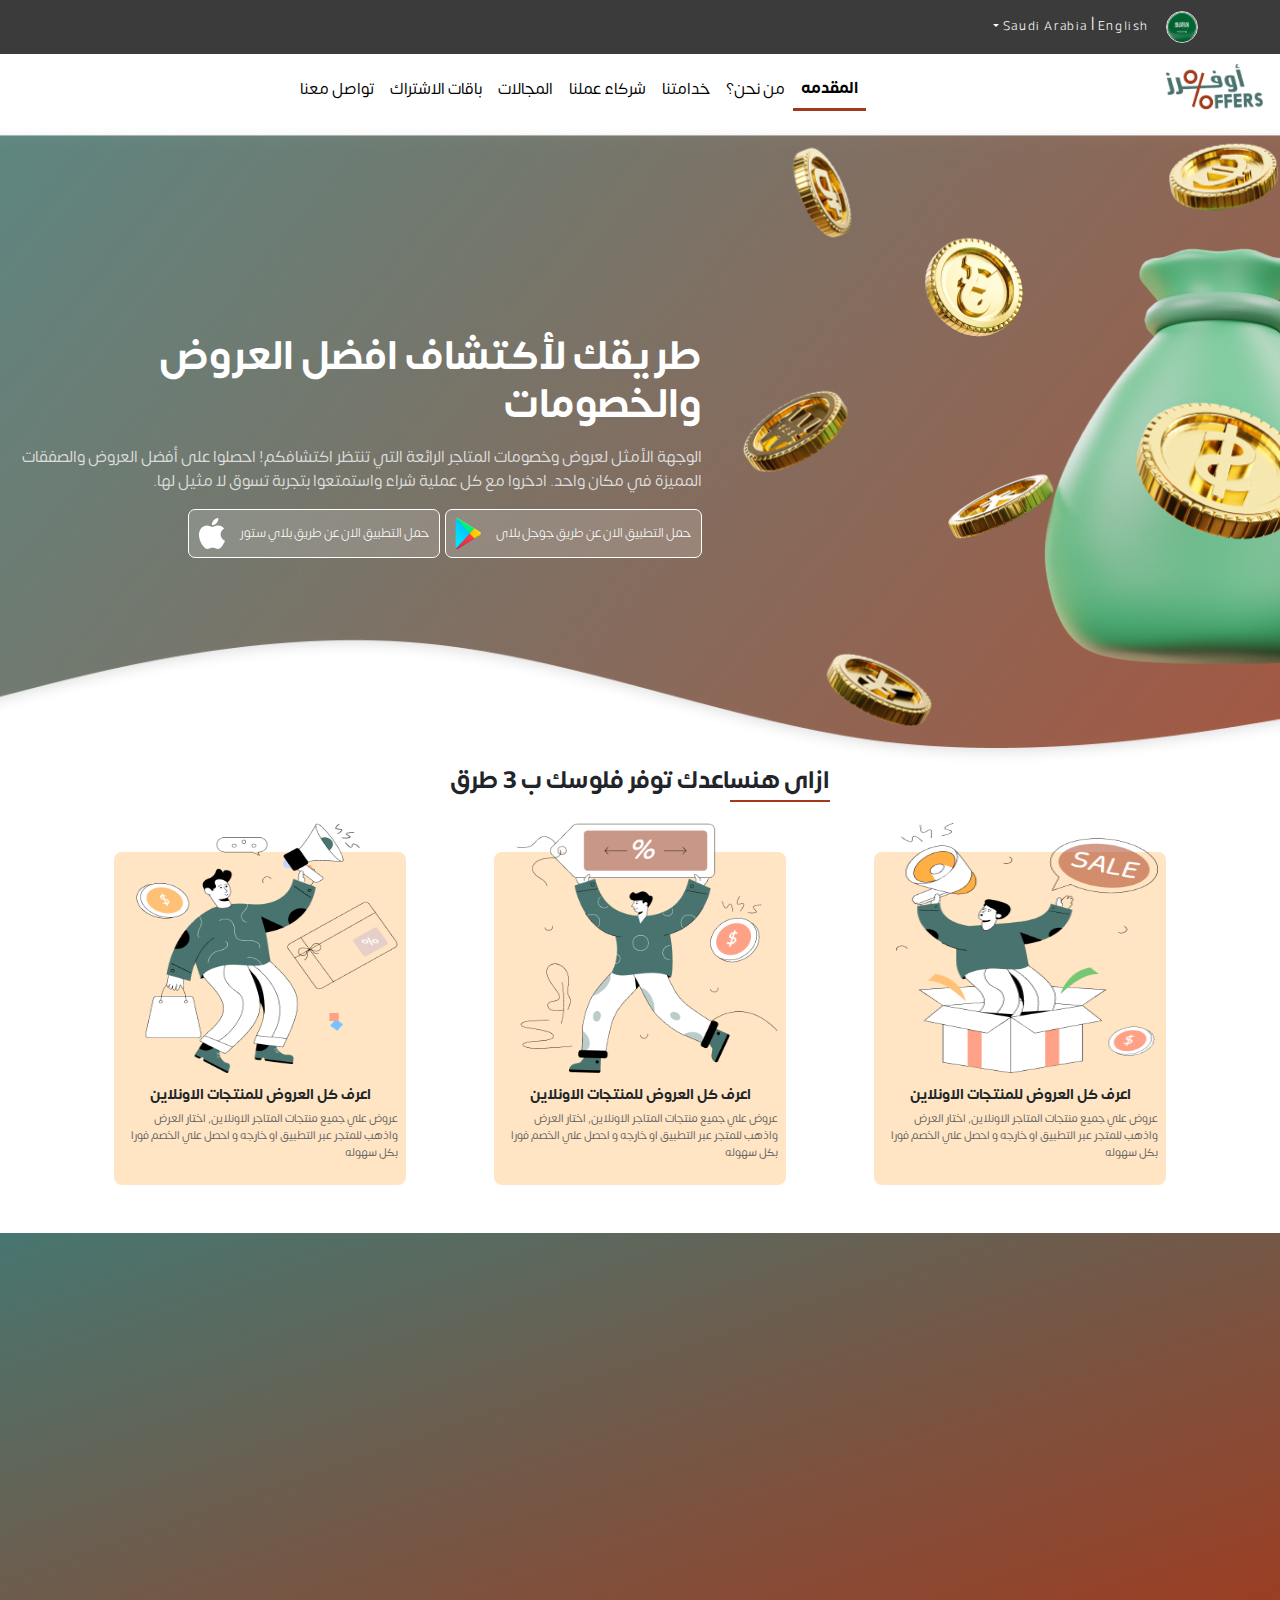
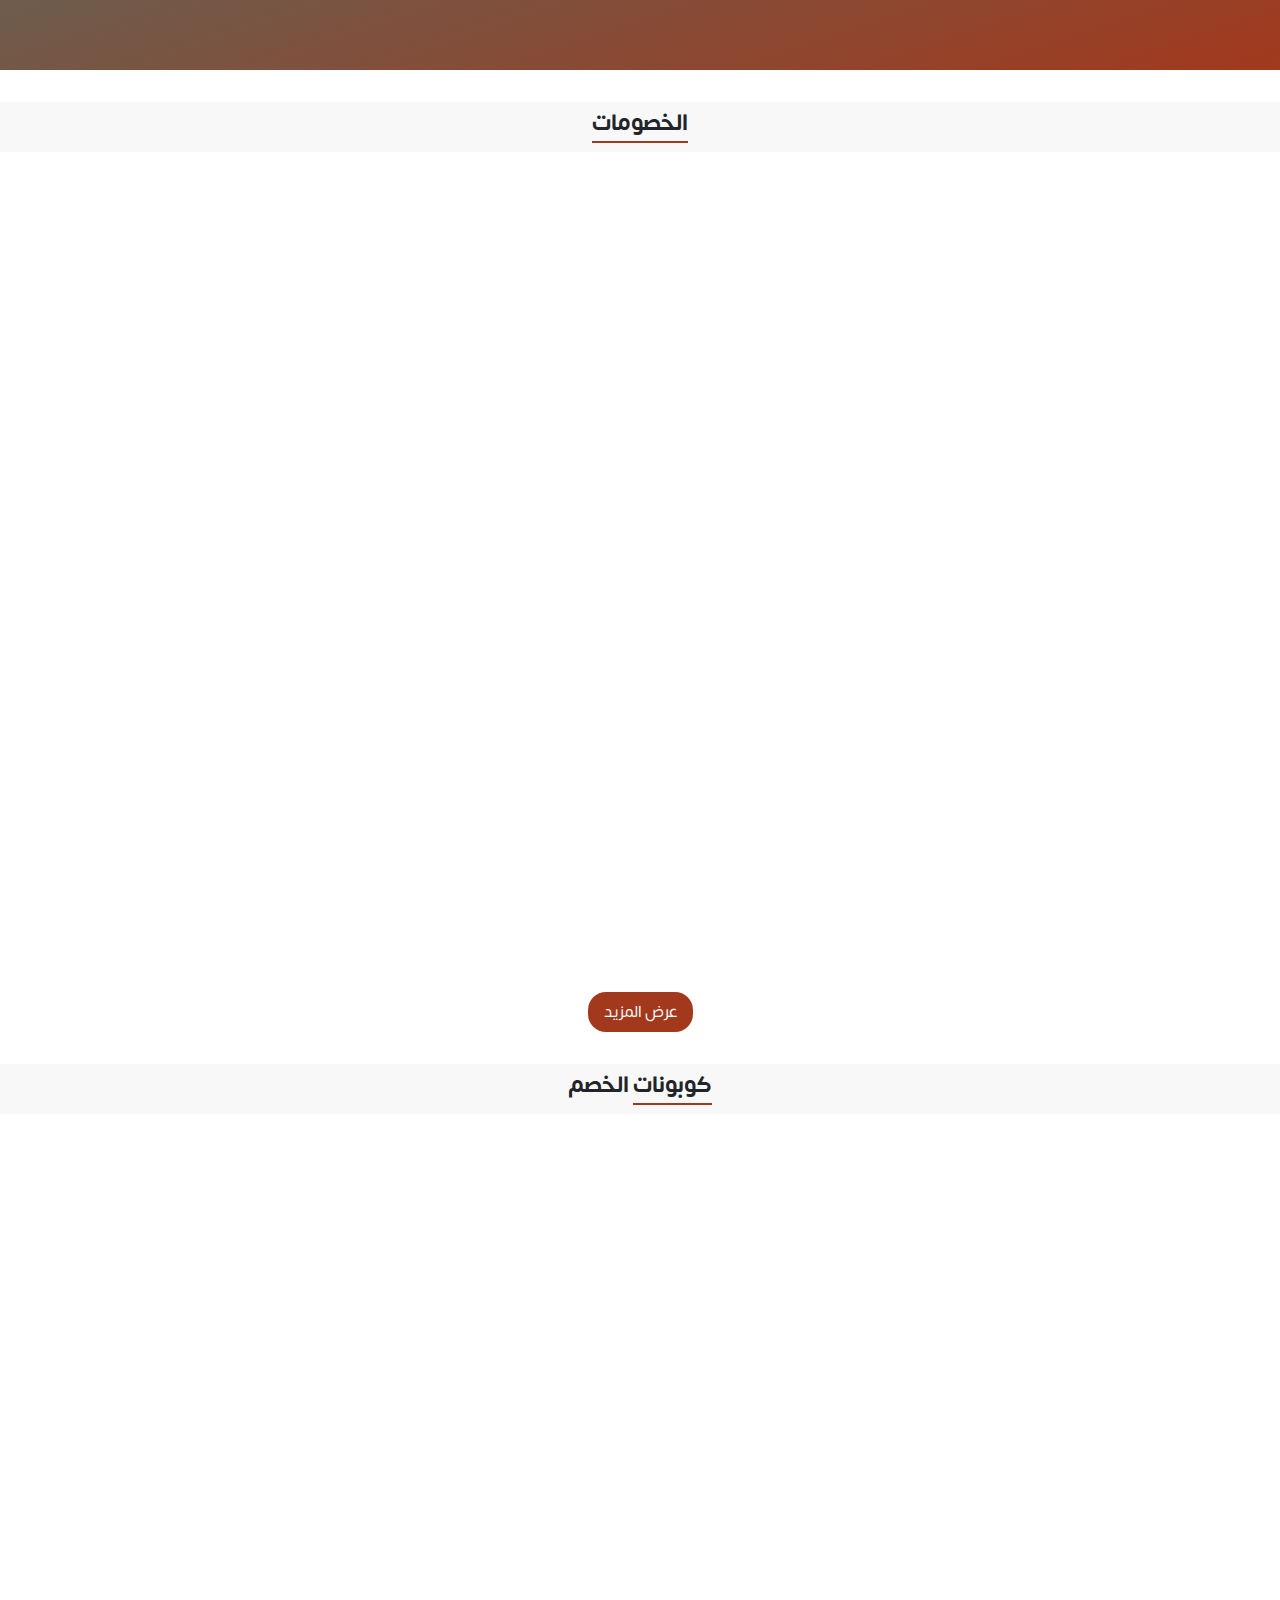
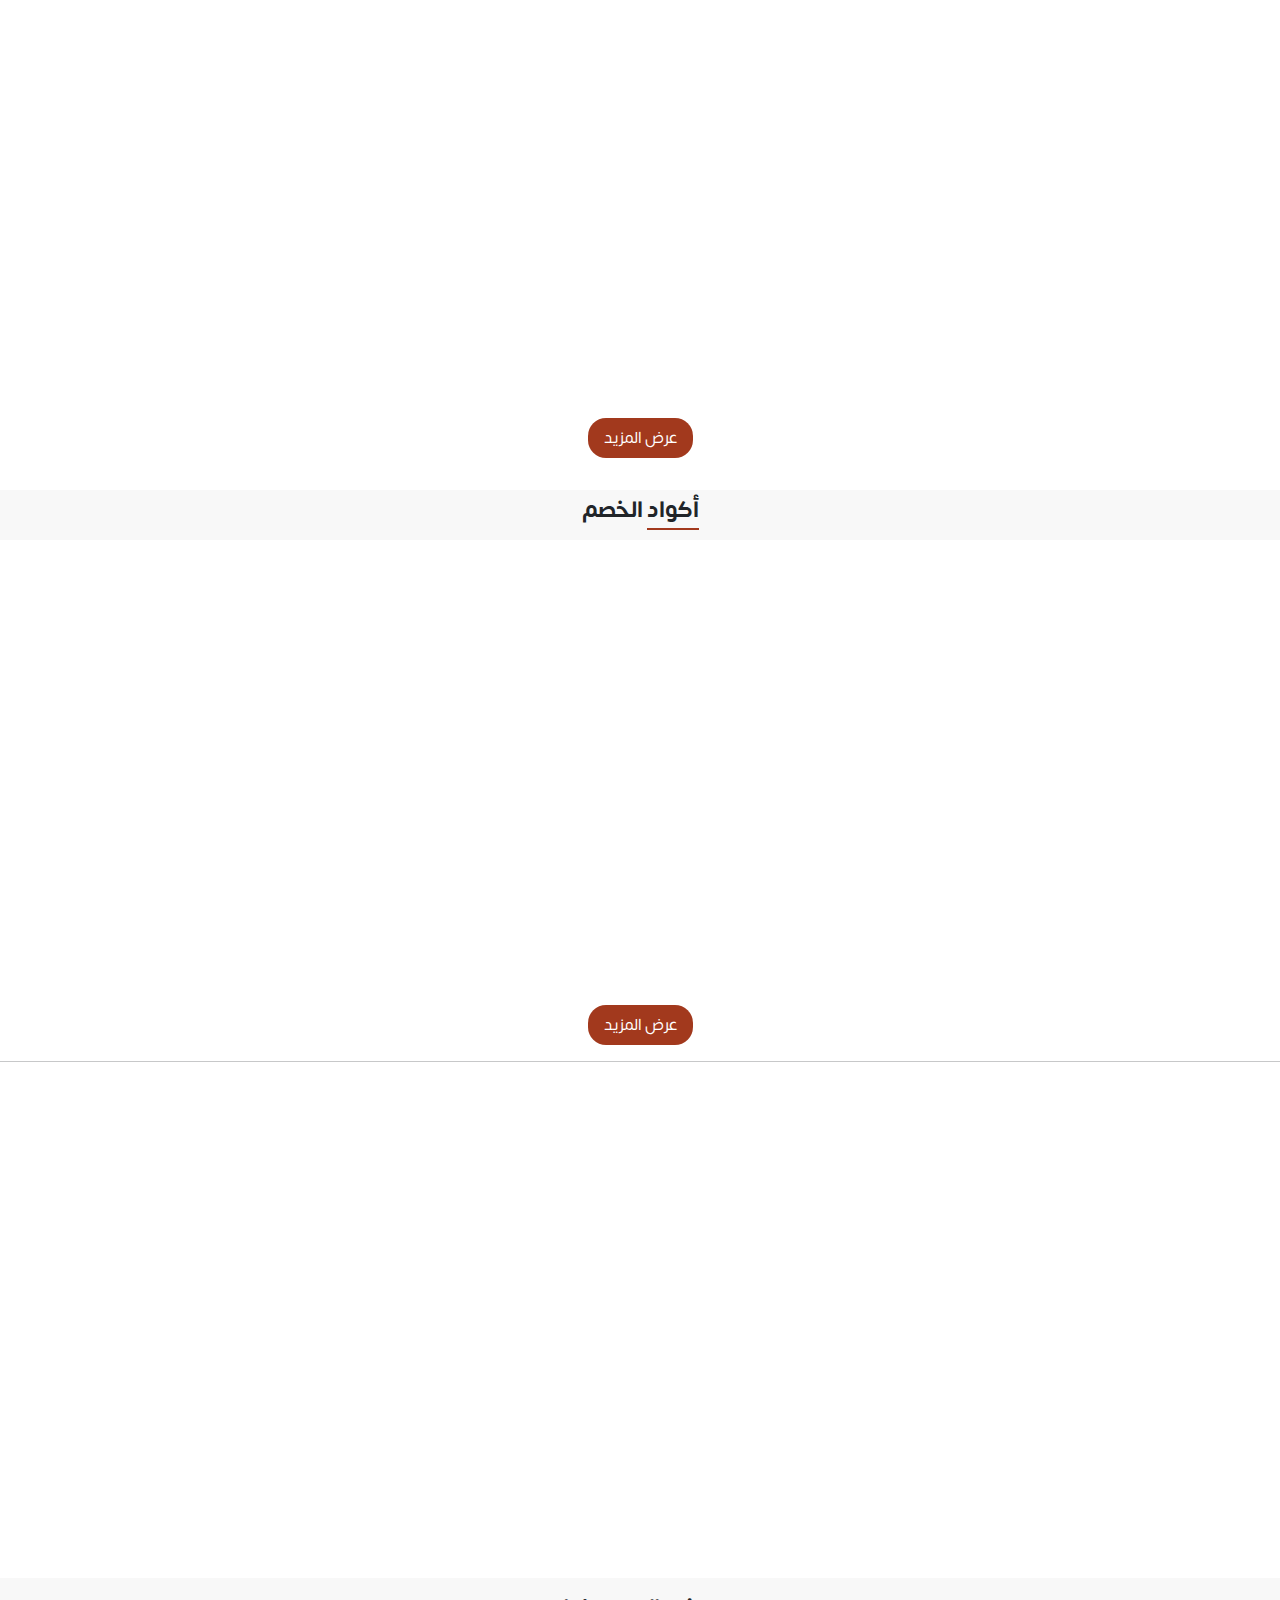
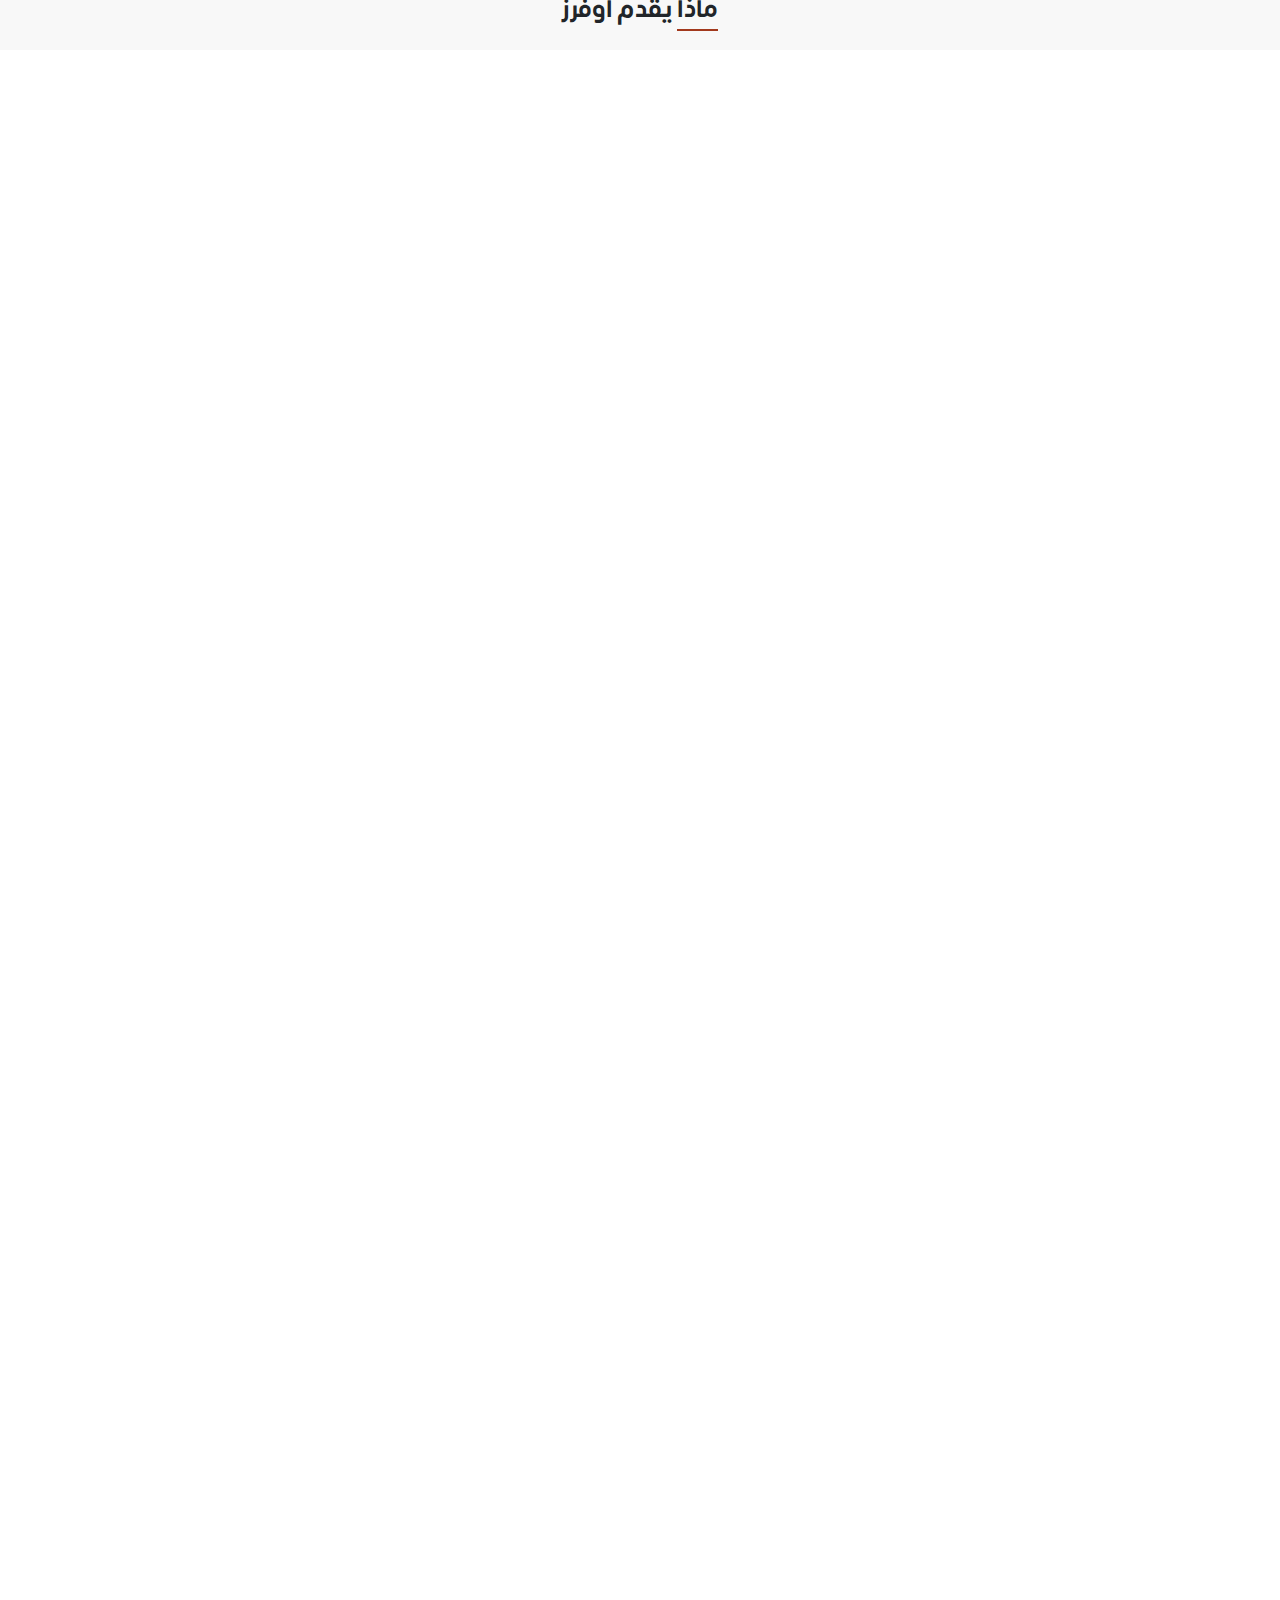
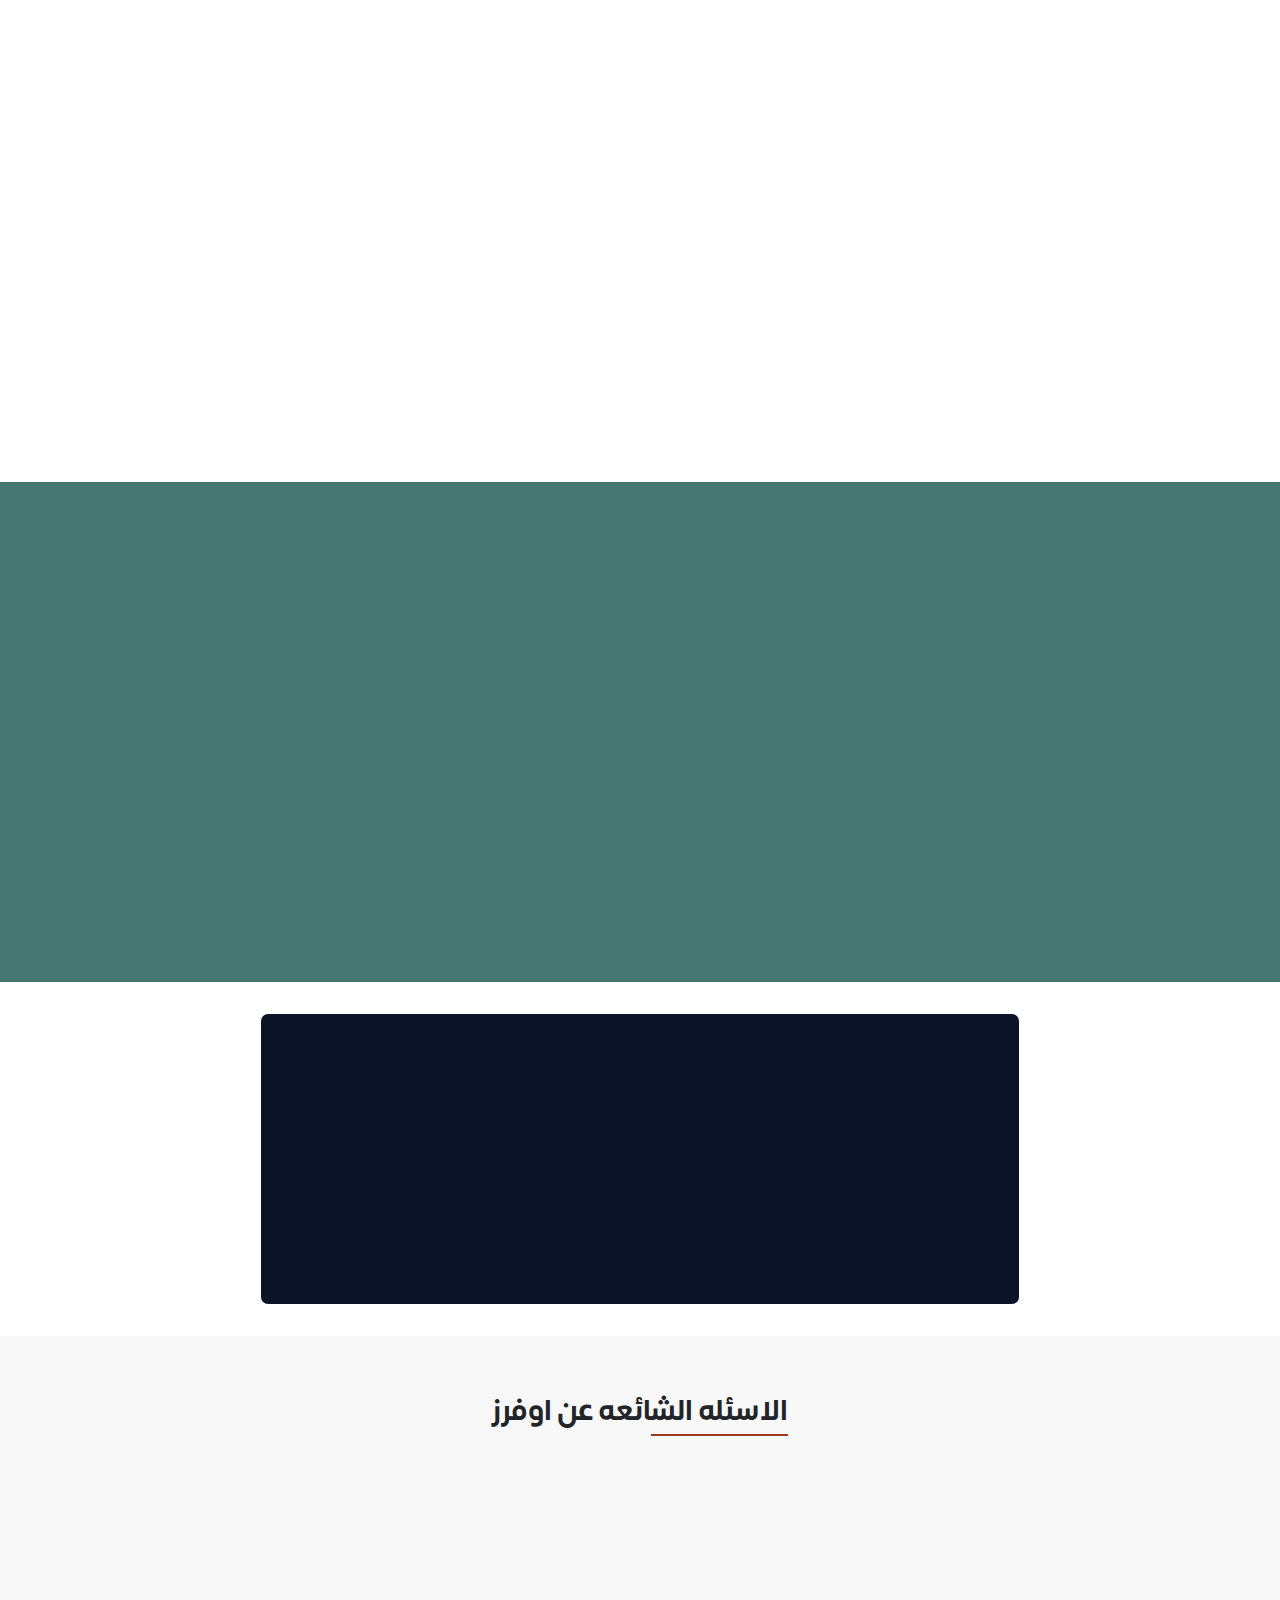
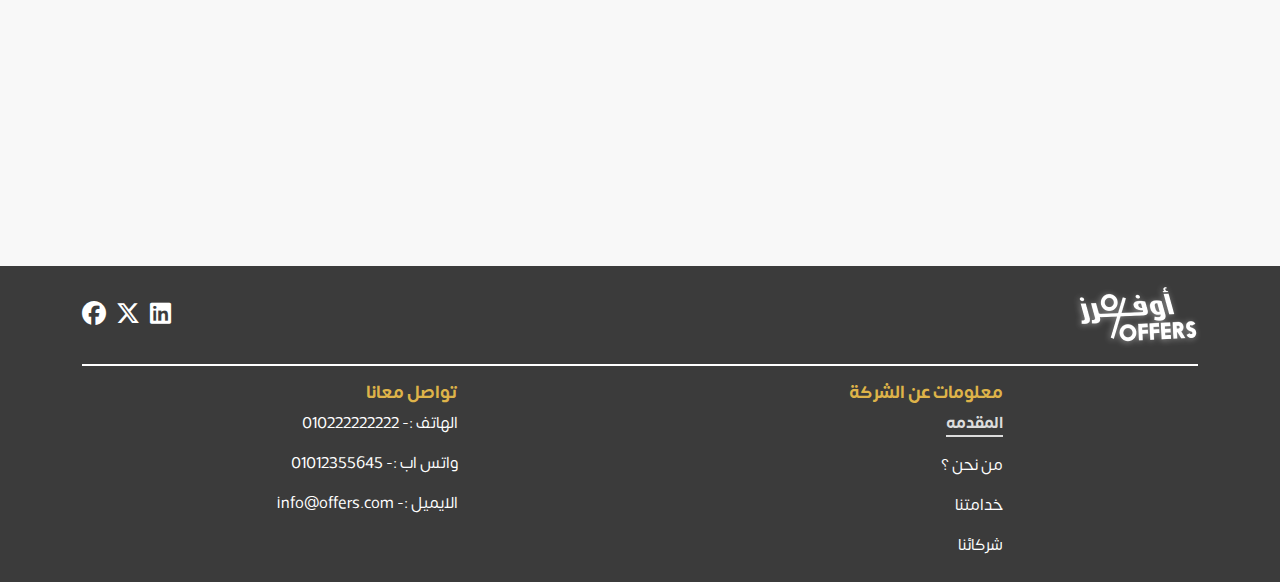
==== commit 30d9dcc1: "nasrahome" ====
--- a/Index.html
+++ b/Index.html
@@ -231,7 +231,7 @@
         <!-- السكشن بتاع الخوصومات يا درش اصحي ليغفلونا -->
         <div class="discount">
           <div class="hed-dis">
-            <h4><span>العروض</span> والخصومات</h4>
+            <h4><span>الخصومات</span></h4>
           </div>
           <div class="container">
             <div class="row">
@@ -252,7 +252,7 @@
                         alt=""
                       />عروض علي جميع منتجات المتاجر الاونلاين
                     </p>
-                    <a href="#">عرض التفاصيل</a>
+                    <a href="detalis_descount.html">عرض التفاصيل</a>
                   </div>
                 </div>
               </div>
@@ -273,7 +273,7 @@
                         alt=""
                       />عروض علي جميع منتجات المتاجر الاونلاين
                     </p>
-                    <a href="#">عرض التفاصيل</a>
+                    <a href="detalis_descount.html">عرض التفاصيل</a>
                   </div>
                 </div>
               </div>
@@ -294,7 +294,7 @@
                         alt=""
                       />عروض علي جميع منتجات المتاجر الاونلاين
                     </p>
-                    <a href="#">عرض التفاصيل</a>
+                    <a href="detalis_descount.html">عرض التفاصيل</a>
                   </div>
                 </div>
               </div>
@@ -315,7 +315,7 @@
                         alt=""
                       />عروض علي جميع منتجات المتاجر الاونلاين
                     </p>
-                    <a href="#">عرض التفاصيل</a>
+                    <a href="detalis_descount.html">عرض التفاصيل</a>
                   </div>
                 </div>
               </div>
@@ -336,7 +336,7 @@
                         alt=""
                       />عروض علي جميع منتجات المتاجر الاونلاين
                     </p>
-                    <a href="#">عرض التفاصيل</a>
+                    <a href="detalis_descount.html">عرض التفاصيل</a>
                   </div>
                 </div>
               </div>
@@ -357,7 +357,7 @@
                         alt=""
                       />عروض علي جميع منتجات المتاجر الاونلاين
                     </p>
-                    <a href="#">عرض التفاصيل</a>
+                    <a href="detalis_descount.html">عرض التفاصيل</a>
                   </div>
                 </div>
               </div>
@@ -378,137 +378,144 @@
           <div class="container">
             <div class="row">
               <div class="col-lg-4 col-md-4 col-12 wow fadeInUp">
-                <div class="all-dis">
-                 
-                  <div class="img">
-                    <img src="photo/nasra.png.jpg" alt="" />
-                  </div>
-                  <div class="text">
-                    <h4>خصومات وعروض في اوفر</h4>
-                    <p>
-                      <img
-                        class="circless"
-                        src="photo/nasra.png.jpg"
-                        alt=""
-                      />عروض علي جميع منتجات المتاجر الاونلاين
-                    </p>
-                    <div class="dis-tex">
-                      <p class="new">1500ريال</p>
-                      <p class="old">3000ريال</p>
-                    </div>
-                  </div>
-                </div>
-              </div>
-              <div class="col-lg-4 col-md-4 col-12 wow fadeInUp">
-                <div class="all-dis">
-                 
-                  <div class="img">
-                    <img src="photo/nasra.png.jpg" alt="" />
-                  </div>
-                  <div class="text">
-                    <h4>خصومات وعروض في اوفر</h4>
-                    <p>
-                      <img
-                        class="circless"
-                        src="photo/nasra.png.jpg"
-                        alt=""
-                      />عروض علي جميع منتجات المتاجر الاونلاين
-                    </p>
-                   <div class="dis-tex">
-                      <p class="new">1500ريال</p>
-                      <p class="old">3000ريال</p>
-                    </div>
-                  </div>
-                </div>
-              </div>
-              <div class="col-lg-4 col-md-4 col-12 wow fadeInUp">
-                <div class="all-dis">
-                 
-                  <div class="img">
-                    <img src="photo/nasra.png.jpg" alt="" />
-                  </div>
-                  <div class="text">
-                    <h4>خصومات وعروض في اوفر</h4>
-                    <p>
-                      <img
-                        class="circless"
-                        src="photo/nasra.png.jpg"
-                        alt=""
-                      />عروض علي جميع منتجات المتاجر الاونلاين
-                    </p>
-                   <div class="dis-tex">
-                      <p class="new">1500ريال</p>
-                      <p class="old">3000ريال</p>
-                    </div>
-                  </div>
-                </div>
-              </div>
-              <div class="col-lg-4 col-md-4 col-12 wow fadeInUp">
-                <div class="all-dis">
-               
-                  <div class="img">
-                    <img src="photo/nasra.png.jpg" alt="" />
-                  </div>
-                  <div class="text">
-                    <h4>خصومات وعروض في اوفر</h4>
-                    <p>
-                      <img
-                        class="circless"
-                        src="photo/nasra.png.jpg"
-                        alt=""
-                      />عروض علي جميع منتجات المتاجر الاونلاين
-                    </p>
-                    <div class="dis-tex">
-                      <p class="new">1500ريال</p>
-                      <p class="old">3000ريال</p>
-                    </div>
-                  </div>
-                </div>
-              </div>
-              <div class="col-lg-4 col-md-4 col-12 wow fadeInUp">
-                <div class="all-dis">
-                 
-                  <div class="img">
-                    <img src="photo/nasra.png.jpg" alt="" />
-                  </div>
-                  <div class="text">
-                    <h4>خصومات وعروض في اوفر</h4>
-                    <p>
-                      <img
-                        class="circless"
-                        src="photo/nasra.png.jpg"
-                        alt=""
-                      />عروض علي جميع منتجات المتاجر الاونلاين
-                    </p>
-                   <div class="dis-tex">
-                      <p class="new">1500ريال</p>
-                      <p class="old">3000ريال</p>
-                    </div>
-                  </div>
-                </div>
-              </div>
-              <div class="col-lg-4 col-md-4 col-12 wow fadeInUp">
-                <div class="all-dis">
-                 
-                  <div class="img">
-                    <img src="photo/nasra.png.jpg" alt="" />
-                  </div>
-                  <div class="text">
-                    <h4>خصومات وعروض في اوفر</h4>
-                    <p>
-                      <img
-                        class="circless"
-                        src="photo/nasra.png.jpg"
-                        alt=""
-                      />عروض علي جميع منتجات المتاجر الاونلاين
-                    </p>
-                   <div class="dis-tex">
-                      <p class="new">1500ريال</p>
-                      <p class="old">3000ريال</p>
-                    </div>
-                  </div>
-                </div>
-              </div>
+                <a class="mid-dis" href="details_copon.html">
+                  <div class="all-dis">
+                    <div class="img">
+                      <img src="photo/nasra.png.jpg" alt="" />
+                    </div>
+                    <div class="text">
+                      <h4>خصومات وعروض في اوفر</h4>
+                      <p>
+                        <img
+                          class="circless"
+                          src="photo/nasra.png.jpg"
+                          alt=""
+                        />عروض علي جميع منتجات المتاجر الاونلاين
+                      </p>
+                      <div class="dis-tex">
+                        <p class="new">1500ريال</p>
+                        <p class="old">3000ريال</p>
+                      </div>
+                    </div>
+                  </div>
+                </a>
+              </div>
+              <div class="col-lg-4 col-md-4 col-12 wow fadeInUp">
+                <a class="mid-dis" href="details_copon.html">
+                  <div class="all-dis">
+                    <div class="img">
+                      <img src="photo/nasra.png.jpg" alt="" />
+                    </div>
+                    <div class="text">
+                      <h4>خصومات وعروض في اوفر</h4>
+                      <p>
+                        <img
+                          class="circless"
+                          src="photo/nasra.png.jpg"
+                          alt=""
+                        />عروض علي جميع منتجات المتاجر الاونلاين
+                      </p>
+                      <div class="dis-tex">
+                        <p class="new">1500ريال</p>
+                        <p class="old">3000ريال</p>
+                      </div>
+                    </div>
+                  </div>
+                </a>
+              </div>
+              <div class="col-lg-4 col-md-4 col-12 wow fadeInUp">
+                <a class="mid-dis" href="details_copon.html">
+                  <div class="all-dis">
+                    <div class="img">
+                      <img src="photo/nasra.png.jpg" alt="" />
+                    </div>
+                    <div class="text">
+                      <h4>خصومات وعروض في اوفر</h4>
+                      <p>
+                        <img
+                          class="circless"
+                          src="photo/nasra.png.jpg"
+                          alt=""
+                        />عروض علي جميع منتجات المتاجر الاونلاين
+                      </p>
+                      <div class="dis-tex">
+                        <p class="new">1500ريال</p>
+                        <p class="old">3000ريال</p>
+                      </div>
+                    </div>
+                  </div>
+                </a>
+              </div>
+              <div class="col-lg-4 col-md-4 col-12 wow fadeInUp">
+                <a class="mid-dis" href="details_copon.html">
+                  <div class="all-dis">
+                    <div class="img">
+                      <img src="photo/nasra.png.jpg" alt="" />
+                    </div>
+                    <div class="text">
+                      <h4>خصومات وعروض في اوفر</h4>
+                      <p>
+                        <img
+                          class="circless"
+                          src="photo/nasra.png.jpg"
+                          alt=""
+                        />عروض علي جميع منتجات المتاجر الاونلاين
+                      </p>
+                      <div class="dis-tex">
+                        <p class="new">1500ريال</p>
+                        <p class="old">3000ريال</p>
+                      </div>
+                    </div>
+                  </div>
+                </a>
+              </div>
+              <div class="col-lg-4 col-md-4 col-12 wow fadeInUp">
+                <a class="mid-dis" href="details_copon.html">
+                  <div class="all-dis">
+                    <div class="img">
+                      <img src="photo/nasra.png.jpg" alt="" />
+                    </div>
+                    <div class="text">
+                      <h4>خصومات وعروض في اوفر</h4>
+                      <p>
+                        <img
+                          class="circless"
+                          src="photo/nasra.png.jpg"
+                          alt=""
+                        />عروض علي جميع منتجات المتاجر الاونلاين
+                      </p>
+                      <div class="dis-tex">
+                        <p class="new">1500ريال</p>
+                        <p class="old">3000ريال</p>
+                      </div>
+                    </div>
+                  </div>
+                </a>
+              </div>
+              <div class="col-lg-4 col-md-4 col-12 wow fadeInUp">
+                <a class="mid-dis" href="details_copon.html">
+                  <div class="all-dis">
+                    <div class="img">
+                      <img src="photo/nasra.png.jpg" alt="" />
+                    </div>
+                    <div class="text">
+                      <h4>خصومات وعروض في اوفر</h4>
+                      <p>
+                        <img
+                          class="circless"
+                          src="photo/nasra.png.jpg"
+                          alt=""
+                        />عروض علي جميع منتجات المتاجر الاونلاين
+                      </p>
+                      <div class="dis-tex">
+                        <p class="new">1500ريال</p>
+                        <p class="old">3000ريال</p>
+                      </div>
+                    </div>
+                  </div>
+                </a>
+              </div>
+            
             </div>
             <div class="btn-more">
               <a href="#">
@@ -527,127 +534,139 @@
             <div class="row">
               <div class="col-lg-4 col-md-4 col-12 wow fadeInUp">
                 <div class="all-dis">
-                  <div class="small-dis">
-                    <h6>خصم 40%</h6>
-                  </div>
-                  <div class="img">
-                    <img src="photo/nasra.png.jpg" alt="" />
-                  </div>
-                  <div class="text">
-                    <h4>خصومات وعروض في اوفر</h4>
-                    <p>
-                      <img
-                        class="circless"
-                        src="photo/nasra.png.jpg"
-                        alt=""
-                      />عروض علي جميع منتجات المتاجر الاونلاين
-                    </p>
-                    <a href="#">عرض التفاصيل</a>
-                  </div>
-                </div>
-              </div>
-              <div class="col-lg-4 col-md-4 col-12 wow fadeInUp">
-                <div class="all-dis">
-                  <div class="small-dis">
-                    <h6>خصم 40%</h6>
-                  </div>
-                  <div class="img">
-                    <img src="photo/nasra.png.jpg" alt="" />
-                  </div>
-                  <div class="text">
-                    <h4>خصومات وعروض في اوفر</h4>
-                    <p>
-                      <img
-                        class="circless"
-                        src="photo/nasra.png.jpg"
-                        alt=""
-                      />عروض علي جميع منتجات المتاجر الاونلاين
-                    </p>
-                    <a href="#">عرض التفاصيل</a>
-                  </div>
-                </div>
-              </div>
-              <div class="col-lg-4 col-md-4 col-12 wow fadeInUp">
-                <div class="all-dis">
-                  <div class="small-dis">
-                    <h6>خصم 40%</h6>
-                  </div>
-                  <div class="img">
-                    <img src="photo/nasra.png.jpg" alt="" />
-                  </div>
-                  <div class="text">
-                    <h4>خصومات وعروض في اوفر</h4>
-                    <p>
-                      <img
-                        class="circless"
-                        src="photo/nasra.png.jpg"
-                        alt=""
-                      />عروض علي جميع منتجات المتاجر الاونلاين
-                    </p>
-                    <a href="#">عرض التفاصيل</a>
-                  </div>
-                </div>
-              </div>
-              <div class="col-lg-4 col-md-4 col-12 wow fadeInUp">
-                <div class="all-dis">
-                  <div class="small-dis">
-                    <h6>خصم 40%</h6>
-                  </div>
-                  <div class="img">
-                    <img src="photo/nasra.png.jpg" alt="" />
-                  </div>
-                  <div class="text">
-                    <h4>خصومات وعروض في اوفر</h4>
-                    <p>
-                      <img
-                        class="circless"
-                        src="photo/nasra.png.jpg"
-                        alt=""
-                      />عروض علي جميع منتجات المتاجر الاونلاين
-                    </p>
-                    <a href="#">عرض التفاصيل</a>
-                  </div>
-                </div>
-              </div>
-              <div class="col-lg-4 col-md-4 col-12 wow fadeInUp">
-                <div class="all-dis">
-                  <div class="small-dis">
-                    <h6>خصم 40%</h6>
-                  </div>
-                  <div class="img">
-                    <img src="photo/nasra.png.jpg" alt="" />
-                  </div>
-                  <div class="text">
-                    <h4>خصومات وعروض في اوفر</h4>
-                    <p>
-                      <img
-                        class="circless"
-                        src="photo/nasra.png.jpg"
-                        alt=""
-                      />عروض علي جميع منتجات المتاجر الاونلاين
-                    </p>
-                    <a href="#">عرض التفاصيل</a>
-                  </div>
-                </div>
-              </div>
-              <div class="col-lg-4 col-md-4 col-12 wow fadeInUp">
-                <div class="all-dis">
-                  <div class="small-dis">
-                    <h6>خصم 40%</h6>
-                  </div>
-                  <div class="img">
-                    <img src="photo/nasra.png.jpg" alt="" />
-                  </div>
-                  <div class="text">
-                    <h4>خصومات وعروض في اوفر</h4>
-                    <p>
-                      <img
-                        class="circless"
-                        src="photo/nasra.png.jpg"
-                        alt=""
-                      />عروض علي جميع منتجات المتاجر الاونلاين
-                    </p>
-                    <a href="#">عرض التفاصيل</a>
+                  <div class="img-code">
+                    <img src="photo/nasra.png.jpg" alt="" />
+                    <div class="small-code">
+                      <p>كود الخصم 50%</p>
+                    </div>
+                  </div>
+                  <div class="text">
+                    <h4>خصومات وعروض في اوفر</h4>
+                    <p>
+                      <img
+                        class="circless"
+                        src="photo/nasra.png.jpg"
+                        alt=""
+                      />احصل علي كود الخصم المناسب
+                    </p>
+                    <a href="#">
+                      <button class="code-btn">أحصل علي كود الخصم</button>
+                    </a>
+                  </div>
+                </div>
+              </div>
+              <div class="col-lg-4 col-md-4 col-12 wow fadeInUp">
+                <div class="all-dis">
+                  <div class="img-code">
+                    <img src="photo/nasra.png.jpg" alt="" />
+                    <div class="small-code">
+                      <p>كود الخصم 50%</p>
+                    </div>
+                  </div>
+                  <div class="text">
+                    <h4>خصومات وعروض في اوفر</h4>
+                    <p>
+                      <img
+                        class="circless"
+                        src="photo/nasra.png.jpg"
+                        alt=""
+                      />احصل علي كود الخصم المناسب
+                    </p>
+                    <a href="#">
+                      <button class="code-btn">أحصل علي كود الخصم</button>
+                    </a>
+                  </div>
+                </div>
+              </div>
+              <div class="col-lg-4 col-md-4 col-12 wow fadeInUp">
+                <div class="all-dis">
+                  <div class="img-code">
+                    <img src="photo/nasra.png.jpg" alt="" />
+                    <div class="small-code">
+                      <p>كود الخصم 50%</p>
+                    </div>
+                  </div>
+                  <div class="text">
+                    <h4>خصومات وعروض في اوفر</h4>
+                    <p>
+                      <img
+                        class="circless"
+                        src="photo/nasra.png.jpg"
+                        alt=""
+                      />احصل علي كود الخصم المناسب
+                    </p>
+                    <a href="#">
+                      <button class="code-btn">أحصل علي كود الخصم</button>
+                    </a>
+                  </div>
+                </div>
+              </div>
+              <div class="col-lg-4 col-md-4 col-12 wow fadeInUp">
+                <div class="all-dis">
+                  <div class="img-code">
+                    <img src="photo/nasra.png.jpg" alt="" />
+                    <div class="small-code">
+                      <p>كود الخصم 50%</p>
+                    </div>
+                  </div>
+                  <div class="text">
+                    <h4>خصومات وعروض في اوفر</h4>
+                    <p>
+                      <img
+                        class="circless"
+                        src="photo/nasra.png.jpg"
+                        alt=""
+                      />احصل علي كود الخصم المناسب
+                    </p>
+                    <a href="#">
+                      <button class="code-btn">أحصل علي كود الخصم</button>
+                    </a>
+                  </div>
+                </div>
+              </div>
+              <div class="col-lg-4 col-md-4 col-12 wow fadeInUp">
+                <div class="all-dis">
+                  <div class="img-code">
+                    <img src="photo/nasra.png.jpg" alt="" />
+                    <div class="small-code">
+                      <p>كود الخصم 50%</p>
+                    </div>
+                  </div>
+                  <div class="text">
+                    <h4>خصومات وعروض في اوفر</h4>
+                    <p>
+                      <img
+                        class="circless"
+                        src="photo/nasra.png.jpg"
+                        alt=""
+                      />احصل علي كود الخصم المناسب
+                    </p>
+                    <a href="#">
+                      <button class="code-btn">أحصل علي كود الخصم</button>
+                    </a>
+                  </div>
+                </div>
+              </div>
+              <div class="col-lg-4 col-md-4 col-12 wow fadeInUp">
+                <div class="all-dis">
+                  <div class="img-code">
+                    <img src="photo/nasra.png.jpg" alt="" />
+                    <div class="small-code">
+                      <p>كود الخصم 50%</p>
+                    </div>
+                  </div>
+                  <div class="text">
+                    <h4>خصومات وعروض في اوفر</h4>
+                    <p>
+                      <img
+                        class="circless"
+                        src="photo/nasra.png.jpg"
+                        alt=""
+                      />احصل علي كود الخصم المناسب
+                    </p>
+                    <a href="#">
+                      <button class="code-btn">أحصل علي كود الخصم</button>
+                    </a>
                   </div>
                 </div>
               </div>
--- a/scss/style.min.css
+++ b/scss/style.min.css
@@ -1 +1 @@
-.top_bar{background:var(--ten-color);color:var(--bg-color);width:100%;height:54px;display:flex;justify-content:center;align-items:center}.top_bar .top_bar_content{display:flex;justify-content:start;align-items:center;gap:5px}.top_bar .top_bar_content img{width:32px;height:32px;border-radius:50%;border:1px solid var(--eight-color)}.top_bar .top_bar_content .btn{font-family:"light";font-size:.8rem;letter-spacing:.1rem;box-shadow:unset !important;border:0;color:var(--bg-color)}div#navbarSupportedContent{justify-content:center !important;align-items:center !important;flex-grow:unset !important;margin:auto !important}.logopng{width:123px;height:54px;display:flex;justify-content:center;align-items:center}.logopng img{width:90%}li.nav-item{display:flex;justify-content:center;align-items:center}a.nav-link{font-family:"regular";color:#000}a.nav-link:hover{color:var(--seven-color)}a.nav-link.active{font-family:"bold";border-bottom:3px solid;border-color:var(--two-color);color:#000}ul.dropdown-menu.show li{font-family:"regular"}.bas-des .main_content{width:100%;height:100%}.bas-des .main_content .sec-hero{background-image:url("../photo/content-one.png");width:100%;height:643px;background-position:center;background-size:cover;display:flex;justify-content:center;align-items:center;z-index:111111;position:relative;overflow:hidden}.bas-des .main_content .sec-hero .button-hero button{padding:.5rem .6rem;border:1px solid #fff;border-radius:7px;background-color:rgba(255,255,255,.168627451);color:#fff;font-family:"light";transition:all .3s ease-in-out;font-size:.8rem}.bas-des .main_content .sec-hero .button-hero button img{margin-right:15px}.bas-des .main_content .sec-hero .button-hero button:hover{background-color:var(--two-color);color:#fff}.bas-des .main_content .sec-hero .circle{position:absolute;border-radius:50%;background:rgba(255,255,255,.199);opacity:.2;animation:randomCircleAnimation 8s ease-in-out infinite}.bas-des .main_content .sec-hero .square{position:absolute;background:rgba(255,255,255,.151);opacity:.2;animation:randomSquareAnimation 6s ease-in-out infinite}@keyframes randomCircleAnimation{0%{width:50px;height:50px;top:20%;left:20%;transform:translate(-50%, -50%) scale(1);opacity:.2}25%{width:80px;height:80px;top:30%;left:60%;transform:translate(-50%, -50%) scale(1.2);opacity:.2}50%{width:60px;height:60px;top:50%;left:40%;transform:translate(-50%, -50%) scale(1.5);opacity:.4}75%{width:70px;height:70px;top:70%;left:80%;transform:translate(-50%, -50%) scale(1);opacity:.3}100%{width:50px;height:50px;top:20%;left:20%;transform:translate(-50%, -50%) scale(1);opacity:.1}}@keyframes randomSquareAnimation{0%{width:40px;height:40px;top:10%;left:10%;transform:translate(-50%, -50%) scale(1);opacity:.4}25%{width:70px;height:70px;top:30%;left:30%;transform:translate(-50%, -50%) scale(1.2);opacity:.3}50%{width:50px;height:50px;top:60%;left:60%;transform:translate(-50%, -50%) scale(1.5);opacity:.2}75%{width:60px;height:60px;top:40%;left:80%;transform:translate(-50%, -50%) scale(1);opacity:.2}100%{width:40px;height:40px;top:10%;left:10%;transform:translate(-50%, -50%) scale(1);opacity:.1}}.bas-des .main_content .circle:nth-child(1){animation-delay:0s}.bas-des .main_content .circle:nth-child(2){animation-delay:1s}.bas-des .main_content .circle:nth-child(3){animation-delay:2s}.bas-des .main_content .circle:nth-child(4){animation-delay:3s}.bas-des .main_content .square:nth-child(1){animation-delay:0s}.bas-des .main_content .square:nth-child(2){animation-delay:1s}.bas-des .main_content .square:nth-child(3){animation-delay:2s}.bas-des .main_content .square:nth-child(4){animation-delay:3s}.bas-des .main_content .content-hero{display:flex;justify-content:space-between;align-items:center}.bas-des .main_content .content-hero .text-hero{width:55%}.bas-des .main_content .content-hero .text-hero h4{color:#fff;font-family:"bold";font-size:2.5rem}.bas-des .main_content .content-hero .text-hero p{color:#dbdbdb;font-family:"regular";font-size:1rem;width:100%;margin-top:1rem}.bas-des .main_content .content-hero .img-hero img{width:100%}.bas-des .main_content .three-way .headers h4{text-align:center;font-family:"bold"}.bas-des .main_content .three-way .headers h4 span{border-bottom:2px solid var(--two-color)}.bas-des .main_content .three-way .card-threeway{margin:3rem 2rem;background:var(--nine-color);padding:.5rem;border-radius:8px}.bas-des .main_content .three-way .card-threeway .img{width:100%;margin-top:-2.3rem}.bas-des .main_content .three-way .card-threeway .img img{width:95%;height:250px;animation:upDown 3s ease-in-out infinite}.bas-des .main_content .three-way .card-threeway .text h4{font-family:"bold";font-size:.9rem;text-align:center;margin-top:.8rem}.bas-des .main_content .three-way .card-threeway .text p{display:-webkit-box;-webkit-line-clamp:3;-webkit-box-orient:vertical;overflow:hidden;text-overflow:ellipsis;font-family:"regular";color:#636363;font-size:.7rem}.bas-des .main_content .three-way .card-threeway .text p.expanded{-webkit-line-clamp:unset;overflow:visible}.bas-des .main_content .three-way .card-threeway .text button{background-color:var(--two-color);color:#fff;font-family:"regular";display:block;margin-inline-start:auto;border:0;padding:.1rem .5rem;font-size:.6rem;border-radius:4px}@keyframes upDown{0%,100%{transform:translateY(0)}50%{transform:translateY(-10px)}}.bas-des .main_content .offers-descount{background-image:linear-gradient(to bottom right, var(--six-color), var(--two-color));display:flex;justify-content:center;align-items:center;width:100%;height:437px;margin-bottom:2rem}.bas-des .main_content .offers-descount .allof{display:flex;justify-content:center;align-items:center}.bas-des .main_content .offers-descount .allof .img{width:50%}.bas-des .main_content .offers-descount .allof .img img{width:87%}.bas-des .main_content .offers-descount .allof .text{width:50%}.bas-des .main_content .offers-descount .allof .text h4{font-family:"bold";color:#fff;font-size:1.8rem}.bas-des .main_content .offers-descount .allof .text p{font-family:"regular";color:#dbdbdb;font-size:1rem;width:91%}.bas-des .main_content .phone-text{margin-right:7%;position:relative;display:flex;justify-content:center;align-items:center;height:500px}.bas-des .main_content .phone-text .text{margin-top:3rem}.bas-des .main_content .phone-text .text h4{font-family:"bold";font-size:1.8rem}.bas-des .main_content .phone-text .text .button-text{display:flex;justify-content:start;align-items:center;gap:10px}.bas-des .main_content .phone-text .text .button-text button{background:#fff;border:1px solid;border-radius:7px;font-size:.8rem;font-family:"regular";width:100%;height:45px;transition:all .3s ease-in-out}.bas-des .main_content .phone-text .text .button-text button img{margin-right:15px;width:7%}.bas-des .main_content .phone-text .text .button-text button:hover{background-color:var(--two-color);color:#fff;border:1px solid var(--two-color)}.bas-des .main_content .phone-text .text p{font-family:"regular";color:#636363}.bas-des .main_content .phone-text .img{position:relative;display:flex;justify-content:center;align-items:center}.bas-des .main_content .phone-text img.circle{width:65%}.bas-des .main_content .phone-text img.phone-img{width:100%;position:absolute;top:-23%;left:0;right:-2%;bottom:0;animation:fade 4s infinite}.bas-des .main_content .phone-text .phone-img:nth-child(2){animation-delay:2s}@keyframes fade{0%,20%{opacity:1}25%,45%{opacity:1}50%,100%{opacity:0}}.bas-des .main_content .main-header{display:flex;justify-content:center;align-items:center;height:72px;background:var(--four-color);margin-bottom:2rem}.bas-des .main_content .main-header h4{font-family:"bold";font-size:1.5rem}.bas-des .main_content .main-header h4 span{border-bottom:2px solid var(--two-color)}.bas-des .main_content .insite-email{margin-bottom:2rem;background-color:var(--six-color);width:100%;height:500px;display:flex;justify-content:center;align-items:center}.bas-des .main_content .insite-email .content{display:flex;justify-content:center;align-items:center}.bas-des .main_content .insite-email .content img{width:441px;height:284px;animation:moveUpAndDown 2s infinite}.bas-des .main_content .insite-email .content h4{color:#fff;font-family:"bold";font-size:1.8rem;width:90%}.bas-des .main_content .insite-email .content p{color:#e5e5e5;font-family:"regular"}.bas-des .main_content .insite-email .content input[type=email]{color:#fff;width:90%;background:linear-gradient(to right, rgba(211, 211, 211, 0.6039215686), rgba(255, 255, 255, 0.11));border:1px solid #fff;border-radius:7px;padding:.5rem 1rem}.bas-des .main_content .insite-email .content input[type=email]::placeholder{font-family:"regular";color:#fff}.bas-des .main_content .insite-email .content input[type=email]::focus-visible{border:none !important;outline:none !important}.bas-des .main_content .insite-email .content button{width:25%;margin-top:1rem;padding:.3rem 7rem;border:1px solid #fff;font-family:"regular";color:#fff;background:linear-gradient(to right, rgba(211, 211, 211, 0.6039215686), rgba(255, 255, 255, 0.11));border-radius:7px}@keyframes moveUpAndDown{0%{transform:translateY(0)}50%{transform:translateY(-20px)}100%{transform:translateY(0)}}.bas-des .main_content .come{display:flex;justify-content:center;align-items:center;margin:auto}.bas-des .main_content .come .content{background-color:var(--fifve-color);width:68%;height:290px;margin:auto;border-radius:7px;margin-bottom:2rem;padding:1rem;display:flex;justify-content:center;align-items:center}.bas-des .main_content .come .content .text h4{font-family:"bold";font-size:1.4rem;color:#fff}.bas-des .main_content .come .content .text p{font-family:"regular";color:#e5e5e5;font-size:.9rem}.bas-des .main_content .come .content .text button{width:52%;margin-top:1rem;padding:.3rem 2rem;border:1px solid #fff;font-family:"regular";font-size:.7rem;color:#fff;background:linear-gradient(to right, rgba(211, 211, 211, 0.6039215686), rgba(255, 255, 255, 0.11));border-radius:7px;display:flex;justify-content:center;align-items:center}.bas-des .main_content .come .content .text a{text-decoration:none}.bas-des .main_content .come .content .img{position:relative}.bas-des .main_content .come .content .img img{width:100%}.bas-des .main_content .come .content .img h4{position:absolute;top:7rem;right:5rem;color:#fff;font-family:"light";transform:skew(-3deg, 5deg);font-size:1.3rem}.bas-des .main_content .ask-que{background-color:#f8f8f8;padding:2rem}.bas-des .main_content .ask-que .header-ask{display:flex;justify-content:center;align-items:center;height:70px}.bas-des .main_content .ask-que .header-ask h4{font-family:"bold";font-size:1.8rem;margin-top:3rem;margin-bottom:2rem}.bas-des .main_content .ask-que .header-ask h4 span{border-bottom:2px solid var(--two-color)}.bas-des .main_content .ask-que div#accordionExample{border:none !important;margin-top:3rem}.bas-des .main_content .ask-que div#accordionExample .accordion-button::after{margin-left:0 !important;margin:auto;width:40px;height:40px;border:1px solid #000;border-radius:50%;display:flex;justify-content:center;align-items:center;background-position:center}.bas-des .main_content .ask-que div#accordionExample .accordion-item{margin-bottom:1rem;border-radius:7px}.bas-des .main_content .ask-que div#accordionExample button.accordion-button{background:rgba(71,118,112,.0823529412);box-shadow:0 !important;outline:none !important;border:none !important;font-family:"bold";color:#000;border-radius:7px}.bas-des .main_content .ask-que div#accordionExample .accordion-item{background:rgba(71,118,112,.0470588235);font-family:"regular";border-radius:7px}.bas-des .main_content .ask-que div#accordionExample .accordion-button:focus{z-index:3;border-color:none !important;outline:0 !important;box-shadow:unset !important}.bas-des .privacy-policy{margin:2rem 0rem}.bas-des .privacy-policy .text h4{font-family:"bold";color:var(--seven-color);font-size:1.5rem}.bas-des .privacy-policy .text p{font-family:"regular";font-family:1.1rem}.bas-des .privacy-policy .img{display:flex;justify-content:center;align-items:center}.bas-des .privacy-policy .img img{width:90%}.bas-des .terms{margin:2rem 0rem}.bas-des .terms .text h4{font-family:"bold";color:var(--seven-color);font-size:1.5rem}.bas-des .terms .text p{font-family:"regular";font-family:1.1rem}.bas-des .terms .img{display:flex;justify-content:center;align-items:center}.bas-des .terms .img img{width:90%}.bas-des .discount{text-align:center;margin-top:5rem}.bas-des .discount .btn-more{margin-top:3rem}.bas-des .discount .btn-more button.more-dis{background:#a2391d;color:#fff;font-family:"regular";border:0;padding:.5rem 1rem;border-radius:18px}.bas-des .discount img{width:362px;height:265px}.bas-des .discount a{color:#000}.bas-des .discount .all-dis{text-align:start;border-radius:10px;overflow:hidden;padding:.5rem;margin-top:1rem;box-shadow:0 4px 12px rgba(0,0,0,.15);position:relative}.bas-des .discount .all-dis .dis-tex{display:flex;justify-content:end;align-items:center;margin-bottom:0;gap:10px}.bas-des .discount .all-dis .dis-tex .new{background-color:#a2391d;color:#fff;font-family:"regular";padding:.2rem .5rem;border-radius:6px}.bas-des .discount .all-dis .dis-tex .old{text-decoration:line-through}.bas-des .discount .all-dis .small-dis{position:absolute;background:#fff;top:21px;width:76px;height:25px;display:flex;justify-content:center;align-items:center;z-index:11111;border-radius:10px 0px 0 10px}.bas-des .discount .all-dis .small-dis h6{font-size:.7rem;color:#a2391d;font-family:"regular";margin-bottom:0}.bas-des .discount .all-dis p{font-size:.8rem;font-family:"regular";font-family:"regular";display:flex;justify-content:start;align-items:center;gap:6px}.bas-des .discount .all-dis p .circless{width:30px;height:30px;border:1px solid #a2391d;border-radius:50%;padding:.1rem;overflow:hidden}.bas-des .discount .all-dis a{font-size:.8rem;display:block !important;margin-inline-start:auto !important;text-align:end;color:#a2391d;font-family:"regular";margin-top:-0.6rem}.bas-des .discount .all-dis .text h4{margin-top:1rem;font-size:1rem;font-family:"bold"}.bas-des .discount .all-dis .img img{border-radius:10px;transition:.5s}.bas-des .discount .all-dis .img{overflow:hidden;transition:.5s}.bas-des .discount .all-dis:hover .img img{transform:scale(1.5)}.bas-des .discount .hed-dis{height:50px;display:flex;justify-content:center;align-items:center;background-color:var(--four-color)}.bas-des .discount .hed-dis h4{font-family:"bold";font-size:1.4rem}.bas-des .discount .hed-dis h4 span{border-bottom:2px solid var(--two-color)}.bas-des .discount-copone{text-align:center;margin-top:5rem}.bas-des .discount-copone a{color:#000}.bas-des .discount-copone img{width:362px;height:265px}.bas-des .discount-copone .all-dis .text h4{margin-top:1rem;font-size:1rem;font-family:"bold"}.bas-des .discount-copone .hed-dis{height:50px;display:flex;justify-content:center;align-items:center;background-color:var(--four-color)}.bas-des .discount-copone .hed-dis h4{font-family:"bold";font-size:1.4rem}.bas-des .discount-copone .hed-dis h4 span{border-bottom:2px solid var(--two-color)}.bas-des .discount-code{margin-bottom:7rem;text-align:center;margin-top:5rem}.bas-des .discount-code a{color:#000}.bas-des .discount-code img{width:362px;height:265px}.bas-des .discount-code .all-dis .text h4{margin-top:1rem;font-size:1rem;font-family:"bold"}.bas-des .discount-code .hed-dis{margin-bottom:3rem;height:50px;display:flex;justify-content:center;align-items:center;background-color:var(--four-color)}.bas-des .discount-code .hed-dis h4{font-family:"bold";font-size:1.4rem}.bas-des .discount-code .hed-dis h4 span{border-bottom:2px solid var(--two-color)}.main-footer{background-color:var(--one-color);width:100%;height:316px}.main-footer img{filter:grayscale(100%) brightness(0) invert(1) drop-shadow(-1px 1px 3px rgba(255, 255, 255, 0.445))}.header{display:flex;justify-content:space-between;align-items:center;height:100px;border-bottom:2px solid #fff;margin-bottom:1rem}.footer-text-one h4{color:var(--seven-color);font-family:"bold";font-size:1.1rem}.footer-text-two h4{color:var(--seven-color);font-family:"bold";font-size:1.1rem}.allend-footer{display:flex;justify-content:space-around;align-items:baseline}.left a i{color:#fff;font-size:1.5rem;margin-right:5px}.links a{text-decoration:none}.links a p{font-family:"regular";color:#fff;transition:.7s}.links a p:hover{transform:translateX(-10px);color:var(--seven-color)}.footer-link.active p{color:var(--eight-color);font-family:"bold";border-bottom:2px solid var(--eight-color);width:fit-content}.links{text-align:justify !important}.left a i{transition:.9s}.left a i:hover{color:var(--seven-color);transform:rotate(360deg)}@media screen and (max-width: 600px){body{font-size:.8rem !important}h1,h2,h3,h4,h5,h6{font-size:1.2rem !important}p{font-size:.9rem !important}.bas-des .main_content .content-hero{display:block}.bas-des .main_content .content-hero .img-hero img{width:50%}.bas-des .main_content .content-hero .text-hero{width:100%}.bas-des .main_content .content-hero .text-hero h4{font-size:1.5rem}.bas-des .main_content .content-hero .text-hero p{font-size:.9rem}.bas-des .main_content .sec-hero .button-hero button{padding:.1rem .2rem;width:49%;font-size:.5rem}.bas-des .main_content .sec-hero{height:362px;text-align:center !important;padding:.5rem}.bas-des .main_content .sec-hero .img-hero img{display:none}.bas-des .main_content .offers-descount .allof{display:block}.bas-des .main_content .offers-descount .allof .text{width:100%}.bas-des .main_content .offers-descount .allof .img{width:100%}.bas-des .main_content .offers-descount .allof .img img{width:80% !important}.bas-des .main_content .offers-descount{height:386px;text-align:center}.bas-des .main_content .offers-descount .allof .text p{width:100%}.bas-des .main_content .three-way .card-threeway{margin:2rem 1rem}.bas-des .main_content .phone-text .text .button-text button{background:#fff;border:1px solid;border-radius:7px;font-size:.7rem;font-family:"regular";width:100%;height:61px;transition:all .3s ease-in-out;padding:.5rem}.bas-des .main_content .phone-text{height:100%}.bas-des .main_content .phone-text .text .button-text{display:flex;justify-content:start;align-items:center;gap:10px;margin-bottom:2rem}.bas-des .main_content .insite-email .content{display:block}.bas-des .main_content .insite-email .content img{width:100%;height:100%}.bas-des .main_content .insite-email .content h4{width:100%}.bas-des .main_content .insite-email{text-align:center}.bas-des .main_content .insite-email{margin-top:1rem;height:449px}.bas-des .main_content .come .content{width:100%;display:block;text-align:center}.bas-des .main_content .come .content .img img{width:50% !important}.bas-des .main_content .come .content .text button{width:100%}.bas-des .main_content .come .content .img h4{display:none}.bas-des .main_content .ask-que{padding:0rem}li.nav-item{display:block}.logopng{width:20%;height:100%;display:block}.allend-footer{display:block}.main-footer img{width:78%}.main-footer{height:100%}.bas-des .main_content .phone-text .img{margin-top:3rem}.bas-des .main_content .main-header{margin-top:3rem}.bas-des .main_content .sec-hero .button-hero button img{margin-right:15px;width:8% !important}.bas-des .main_content .three-way .card-threeway .img img{height:323px !important}.bas-des .main_content .phone-text .text .button-text button img{margin-right:15px;width:14%}.bas-des .main_content .ask-que div#accordionExample button.accordion-button{font-size:.7rem}.accordion-body{padding:1rem 1.25rem;font-size:.6rem}.main-footer{height:423px !important}.bas-des .discount img{width:65% !important;height:unset}.bas-des .discount-copone img{width:65% !important;height:unset}.bas-des .discount-code img{width:65% !important;height:unset}}@media screen and (max-width: 768px){body{font-size:.8rem !important}h1,h2,h3,h4,h5,h6{font-size:.8rem !important}p{font-size:.9rem !important}.bas-des .main_content .content-hero{display:block}.bas-des .main_content .content-hero .img-hero img{width:50%}.bas-des .main_content .content-hero .text-hero{width:100%}.bas-des .main_content .content-hero .text-hero h4{font-size:1.5rem}.bas-des .main_content .content-hero .text-hero p{font-size:.9rem}.bas-des .main_content .sec-hero .button-hero button{padding:.1rem .2rem;width:49%;font-size:.5rem}.bas-des .main_content .sec-hero{height:362px;text-align:center !important;padding:.5rem}.bas-des .main_content .sec-hero .img-hero img{display:none}.bas-des .main_content .offers-descount .allof .text{width:100%}.bas-des .main_content .offers-descount .allof .img{width:100%}.bas-des .main_content .offers-descount{height:386px;text-align:center}.bas-des .main_content .offers-descount .allof .text p{width:100%}.bas-des .main_content .three-way .card-threeway{margin:2rem 1rem}.bas-des .main_content .phone-text .text .button-text button{background:#fff;border:1px solid;border-radius:7px;font-size:.7rem;font-family:"regular";width:100%;height:61px;transition:all .3s ease-in-out;padding:.5rem}.bas-des .main_content .phone-text{height:100%}.bas-des .main_content .phone-text .text .button-text{display:flex;justify-content:start;align-items:center;gap:10px;margin-bottom:2rem}.bas-des .main_content .insite-email .content img{width:40%;height:100%}.bas-des .main_content .insite-email .content h4{width:100%}.bas-des .main_content .insite-email{text-align:center}.bas-des .main_content .insite-email{margin-top:1rem;height:449px}.bas-des .main_content .come .content{width:100%;text-align:center}.bas-des .main_content .come .content .text button{width:100%}.bas-des .main_content .ask-que{padding:0rem}.bas-des .main_content .come .content .img h4{top:8rem;right:6rem}li.nav-item{display:block}.logopng{width:20%;height:100%;display:block}.main-footer img{width:78%}.main-footer{height:100%}.bas-des .main_content .phone-text .img{margin-top:3rem}.bas-des .main_content .main-header{margin-top:0rem}.bas-des .main_content .three-way .card-threeway .img img{height:180px}.bas-des .main_content .sec-hero .button-hero button{padding:.5rem}.bas-des .main_content .sec-hero .button-hero button img{width:4%}.bas-des .main_content .sec-hero .button-hero button{font-size:.8rem !important}.bas-des .main_content .three-way .card-threeway{margin:1rem .5rem !important;margin-top:2rem !important}.bas-des .main_content .three-way .card-threeway .img img{height:198px}.bas-des .main_content .phone-text .text .button-text button img{margin-right:15px;width:13%}.bas-des .discount img{width:100%;height:unset}.bas-des .discount-copone img{width:100%;height:unset}.bas-des .discount-code img{width:100%;height:unset}}@media screen and (max-width: 1024px){.bas-des .main_content .sec-hero .button-hero button{font-size:.6rem}.bas-des .main_content .three-way .card-threeway{margin:2rem 1rem;margin-top:3rem}.bas-des .main_content .phone-text .text .button-text button{height:62px}.bas-des .main_content .come .content{width:100%}.bas-des .main_content .three-way .card-threeway .img img{height:224px}.bas-des .discount img{width:100%;height:unset}.bas-des .discount-copone img{width:100%;height:unset}.bas-des .discount-code img{width:100%;height:unset}}@font-face{font-family:"bold";src:url("../font/alfont_com_Somar-Bold.otf")}@font-face{font-family:"regular";src:url("../font/alfont_com_Somar-Regular.otf")}@font-face{font-family:"light";src:url("../font/alfont_com_Somar-Light.otf")}@font-face{font-family:"Medium";src:url("../font/alfont_com_Somar-Medium.otf")}*{margin:0;padding:0;box-sizing:border-box}body{overflow-x:hidden;text-align:right}:root{--one-color: #3b3b3b;--two-color: #a2391d;--three-color: #47767014;--four-color: #f8f8f8;--fifve-color: #0b1427;--six-color: #477670;--seven-color: #deb349;--eight-color: #dcdcdc;--nine-color: #ffae4452;--ten-color: #3b3b3b;--bg-color: #ffffff}.big-button{padding:12px 50px;background-color:var(--two-color);border:0;border-radius:6px;color:var(--bg-color);font-family:"regular"}.big-button:hover{background-color:var(--three-color);color:var(--fifve-color);transition:all .3s ease-in-out}.mid-button{padding:10px 20px;background-color:var(--two-color);border:0;border-radius:6px;color:var(--bg-color);font-family:"regular"}.mid-button:hover{background-color:var(--three-color);color:var(--fifve-color);transition:all .3s ease-in-out}.small-button{padding:5px 10px;background-color:var(--two-color);border:0;border-radius:6px;color:var(--bg-color);font-family:"regular"}.small-button:hover{background-color:var(--three-color);color:var(--fifve-color);transition:all .3s ease-in-out}#scrollToTop{position:fixed;bottom:20px;right:20px;font-size:25px;background-color:var(--seven-color);color:#fff;border-radius:50%;text-align:center;text-decoration:none;transition:background-color .3s;width:43px;height:43px;display:flex;justify-content:center;align-items:center}#scrollToTop:hover{background-color:rgba(154,93,74,.5215686275)}::-webkit-scrollbar{width:8px !important;height:8px !important}::-webkit-scrollbar-track{background-color:var(--two-color) !important}::-webkit-scrollbar-thumb{background-color:var(--seven-color) !important;border-radius:10px !important}::-webkit-scrollbar-thumb:hover{background-color:red !important;scrollbar-width:thin}.wow{animation-duration:2s !important;data-wow-delay:.2s !important}/*# sourceMappingURL=style.min.css.map */+.top_bar{background:var(--ten-color);color:var(--bg-color);width:100%;height:54px;display:flex;justify-content:center;align-items:center}.top_bar .top_bar_content{display:flex;justify-content:start;align-items:center;gap:5px}.top_bar .top_bar_content img{width:32px;height:32px;border-radius:50%;border:1px solid var(--eight-color)}.top_bar .top_bar_content .btn{font-family:"light";font-size:.8rem;letter-spacing:.1rem;box-shadow:unset !important;border:0;color:var(--bg-color)}div#navbarSupportedContent{justify-content:center !important;align-items:center !important;flex-grow:unset !important;margin:auto !important}.logopng{width:123px;height:54px;display:flex;justify-content:center;align-items:center}.logopng img{width:90%}li.nav-item{display:flex;justify-content:center;align-items:center}a.nav-link{font-family:"regular";color:#000}a.nav-link:hover{color:var(--seven-color)}a.nav-link.active{font-family:"bold";border-bottom:3px solid;border-color:var(--two-color);color:#000}ul.dropdown-menu.show li{font-family:"regular"}.bas-des .main_content{width:100%;height:100%}.bas-des .main_content .sec-hero{background-image:url("../photo/content-one.png");width:100%;height:643px;background-position:center;background-size:cover;display:flex;justify-content:center;align-items:center;z-index:111111;position:relative;overflow:hidden}.bas-des .main_content .sec-hero .button-hero button{padding:.5rem .6rem;border:1px solid #fff;border-radius:7px;background-color:rgba(255,255,255,.168627451);color:#fff;font-family:"light";transition:all .3s ease-in-out;font-size:.8rem}.bas-des .main_content .sec-hero .button-hero button img{margin-right:15px}.bas-des .main_content .sec-hero .button-hero button:hover{background-color:var(--two-color);color:#fff}.bas-des .main_content .sec-hero .circle{position:absolute;border-radius:50%;background:rgba(255,255,255,.199);opacity:.2;animation:randomCircleAnimation 8s ease-in-out infinite}.bas-des .main_content .sec-hero .square{position:absolute;background:rgba(255,255,255,.151);opacity:.2;animation:randomSquareAnimation 6s ease-in-out infinite}@keyframes randomCircleAnimation{0%{width:50px;height:50px;top:20%;left:20%;transform:translate(-50%, -50%) scale(1);opacity:.2}25%{width:80px;height:80px;top:30%;left:60%;transform:translate(-50%, -50%) scale(1.2);opacity:.2}50%{width:60px;height:60px;top:50%;left:40%;transform:translate(-50%, -50%) scale(1.5);opacity:.4}75%{width:70px;height:70px;top:70%;left:80%;transform:translate(-50%, -50%) scale(1);opacity:.3}100%{width:50px;height:50px;top:20%;left:20%;transform:translate(-50%, -50%) scale(1);opacity:.1}}@keyframes randomSquareAnimation{0%{width:40px;height:40px;top:10%;left:10%;transform:translate(-50%, -50%) scale(1);opacity:.4}25%{width:70px;height:70px;top:30%;left:30%;transform:translate(-50%, -50%) scale(1.2);opacity:.3}50%{width:50px;height:50px;top:60%;left:60%;transform:translate(-50%, -50%) scale(1.5);opacity:.2}75%{width:60px;height:60px;top:40%;left:80%;transform:translate(-50%, -50%) scale(1);opacity:.2}100%{width:40px;height:40px;top:10%;left:10%;transform:translate(-50%, -50%) scale(1);opacity:.1}}.bas-des .main_content .circle:nth-child(1){animation-delay:0s}.bas-des .main_content .circle:nth-child(2){animation-delay:1s}.bas-des .main_content .circle:nth-child(3){animation-delay:2s}.bas-des .main_content .circle:nth-child(4){animation-delay:3s}.bas-des .main_content .square:nth-child(1){animation-delay:0s}.bas-des .main_content .square:nth-child(2){animation-delay:1s}.bas-des .main_content .square:nth-child(3){animation-delay:2s}.bas-des .main_content .square:nth-child(4){animation-delay:3s}.bas-des .main_content .content-hero{display:flex;justify-content:space-between;align-items:center}.bas-des .main_content .content-hero .text-hero{width:55%}.bas-des .main_content .content-hero .text-hero h4{color:#fff;font-family:"bold";font-size:2.5rem}.bas-des .main_content .content-hero .text-hero p{color:#dbdbdb;font-family:"regular";font-size:1rem;width:100%;margin-top:1rem}.bas-des .main_content .content-hero .img-hero img{width:100%}.bas-des .main_content .three-way .headers h4{text-align:center;font-family:"bold"}.bas-des .main_content .three-way .headers h4 span{border-bottom:2px solid var(--two-color)}.bas-des .main_content .three-way .card-threeway{margin:3rem 2rem;background:var(--nine-color);padding:.5rem;border-radius:8px}.bas-des .main_content .three-way .card-threeway .img{width:100%;margin-top:-2.3rem}.bas-des .main_content .three-way .card-threeway .img img{width:95%;height:250px;animation:upDown 3s ease-in-out infinite}.bas-des .main_content .three-way .card-threeway .text h4{font-family:"bold";font-size:.9rem;text-align:center;margin-top:.8rem}.bas-des .main_content .three-way .card-threeway .text p{display:-webkit-box;-webkit-line-clamp:3;-webkit-box-orient:vertical;overflow:hidden;text-overflow:ellipsis;font-family:"regular";color:#636363;font-size:.7rem}.bas-des .main_content .three-way .card-threeway .text p.expanded{-webkit-line-clamp:unset;overflow:visible}.bas-des .main_content .three-way .card-threeway .text button{background-color:var(--two-color);color:#fff;font-family:"regular";display:block;margin-inline-start:auto;border:0;padding:.1rem .5rem;font-size:.6rem;border-radius:4px}@keyframes upDown{0%,100%{transform:translateY(0)}50%{transform:translateY(-10px)}}.bas-des .main_content .offers-descount{background-image:linear-gradient(to bottom right, var(--six-color), var(--two-color));display:flex;justify-content:center;align-items:center;width:100%;height:437px;margin-bottom:2rem}.bas-des .main_content .offers-descount .allof{display:flex;justify-content:center;align-items:center}.bas-des .main_content .offers-descount .allof .img{width:50%}.bas-des .main_content .offers-descount .allof .img img{width:87%}.bas-des .main_content .offers-descount .allof .text{width:50%}.bas-des .main_content .offers-descount .allof .text h4{font-family:"bold";color:#fff;font-size:1.8rem}.bas-des .main_content .offers-descount .allof .text p{font-family:"regular";color:#dbdbdb;font-size:1rem;width:91%}.bas-des .main_content .phone-text{margin-right:7%;position:relative;display:flex;justify-content:center;align-items:center;height:500px}.bas-des .main_content .phone-text .text{margin-top:3rem}.bas-des .main_content .phone-text .text h4{font-family:"bold";font-size:1.8rem}.bas-des .main_content .phone-text .text .button-text{display:flex;justify-content:start;align-items:center;gap:10px}.bas-des .main_content .phone-text .text .button-text button{background:#fff;border:1px solid;border-radius:7px;font-size:.8rem;font-family:"regular";width:100%;height:45px;transition:all .3s ease-in-out}.bas-des .main_content .phone-text .text .button-text button img{margin-right:15px;width:7%}.bas-des .main_content .phone-text .text .button-text button:hover{background-color:var(--two-color);color:#fff;border:1px solid var(--two-color)}.bas-des .main_content .phone-text .text p{font-family:"regular";color:#636363}.bas-des .main_content .phone-text .img{position:relative;display:flex;justify-content:center;align-items:center}.bas-des .main_content .phone-text img.circle{width:65%}.bas-des .main_content .phone-text img.phone-img{width:100%;position:absolute;top:-23%;left:0;right:-2%;bottom:0;animation:fade 4s infinite}.bas-des .main_content .phone-text .phone-img:nth-child(2){animation-delay:2s}@keyframes fade{0%,20%{opacity:1}25%,45%{opacity:1}50%,100%{opacity:0}}.bas-des .main_content .main-header{display:flex;justify-content:center;align-items:center;height:72px;background:var(--four-color);margin-bottom:2rem}.bas-des .main_content .main-header h4{font-family:"bold";font-size:1.5rem}.bas-des .main_content .main-header h4 span{border-bottom:2px solid var(--two-color)}.bas-des .main_content .insite-email{margin-bottom:2rem;background-color:var(--six-color);width:100%;height:500px;display:flex;justify-content:center;align-items:center}.bas-des .main_content .insite-email .content{display:flex;justify-content:center;align-items:center}.bas-des .main_content .insite-email .content img{width:441px;height:284px;animation:moveUpAndDown 2s infinite}.bas-des .main_content .insite-email .content h4{color:#fff;font-family:"bold";font-size:1.8rem;width:90%}.bas-des .main_content .insite-email .content p{color:#e5e5e5;font-family:"regular"}.bas-des .main_content .insite-email .content input[type=email]{color:#fff;width:90%;background:linear-gradient(to right, rgba(211, 211, 211, 0.6039215686), rgba(255, 255, 255, 0.11));border:1px solid #fff;border-radius:7px;padding:.5rem 1rem}.bas-des .main_content .insite-email .content input[type=email]::placeholder{font-family:"regular";color:#fff}.bas-des .main_content .insite-email .content input[type=email]::focus-visible{border:none !important;outline:none !important}.bas-des .main_content .insite-email .content button{width:25%;margin-top:1rem;padding:.3rem 7rem;border:1px solid #fff;font-family:"regular";color:#fff;background:linear-gradient(to right, rgba(211, 211, 211, 0.6039215686), rgba(255, 255, 255, 0.11));border-radius:7px}@keyframes moveUpAndDown{0%{transform:translateY(0)}50%{transform:translateY(-20px)}100%{transform:translateY(0)}}.bas-des .main_content .come{display:flex;justify-content:center;align-items:center;margin:auto}.bas-des .main_content .come .content{background-color:var(--fifve-color);width:68%;height:290px;margin:auto;border-radius:7px;margin-bottom:2rem;padding:1rem;display:flex;justify-content:center;align-items:center}.bas-des .main_content .come .content .text h4{font-family:"bold";font-size:1.4rem;color:#fff}.bas-des .main_content .come .content .text p{font-family:"regular";color:#e5e5e5;font-size:.9rem}.bas-des .main_content .come .content .text button{width:52%;margin-top:1rem;padding:.3rem 2rem;border:1px solid #fff;font-family:"regular";font-size:.7rem;color:#fff;background:linear-gradient(to right, rgba(211, 211, 211, 0.6039215686), rgba(255, 255, 255, 0.11));border-radius:7px;display:flex;justify-content:center;align-items:center}.bas-des .main_content .come .content .text a{text-decoration:none}.bas-des .main_content .come .content .img{position:relative}.bas-des .main_content .come .content .img img{width:100%}.bas-des .main_content .come .content .img h4{position:absolute;top:7rem;right:5rem;color:#fff;font-family:"light";transform:skew(-3deg, 5deg);font-size:1.3rem}.bas-des .main_content .ask-que{background-color:#f8f8f8;padding:2rem}.bas-des .main_content .ask-que .header-ask{display:flex;justify-content:center;align-items:center;height:70px}.bas-des .main_content .ask-que .header-ask h4{font-family:"bold";font-size:1.8rem;margin-top:3rem;margin-bottom:2rem}.bas-des .main_content .ask-que .header-ask h4 span{border-bottom:2px solid var(--two-color)}.bas-des .main_content .ask-que div#accordionExample{border:none !important;margin-top:3rem}.bas-des .main_content .ask-que div#accordionExample .accordion-button::after{margin-left:0 !important;margin:auto;width:40px;height:40px;border:1px solid #000;border-radius:50%;display:flex;justify-content:center;align-items:center;background-position:center}.bas-des .main_content .ask-que div#accordionExample .accordion-item{margin-bottom:1rem;border-radius:7px}.bas-des .main_content .ask-que div#accordionExample button.accordion-button{background:rgba(71,118,112,.0823529412);box-shadow:0 !important;outline:none !important;border:none !important;font-family:"bold";color:#000;border-radius:7px}.bas-des .main_content .ask-que div#accordionExample .accordion-item{background:rgba(71,118,112,.0470588235);font-family:"regular";border-radius:7px}.bas-des .main_content .ask-que div#accordionExample .accordion-button:focus{z-index:3;border-color:none !important;outline:0 !important;box-shadow:unset !important}.bas-des .privacy-policy{margin:2rem 0rem}.bas-des .privacy-policy .text h4{font-family:"bold";color:var(--seven-color);font-size:1.5rem}.bas-des .privacy-policy .text p{font-family:"regular";font-family:1.1rem}.bas-des .privacy-policy .img{display:flex;justify-content:center;align-items:center}.bas-des .privacy-policy .img img{width:90%}.bas-des .terms{margin:2rem 0rem}.bas-des .terms .text h4{font-family:"bold";color:var(--seven-color);font-size:1.5rem}.bas-des .terms .text p{font-family:"regular";font-family:1.1rem}.bas-des .terms .img{display:flex;justify-content:center;align-items:center}.bas-des .terms .img img{width:90%}.bas-des .discount{text-align:center;margin-top:2rem}.bas-des .discount .mid-dis{text-decoration:none}.bas-des .discount .btn-more{margin-top:3rem}.bas-des .discount .btn-more button.more-dis{background:#a2391d;color:#fff;font-family:"regular";border:0;padding:.5rem 1rem;border-radius:18px}.bas-des .discount img{width:362px;height:265px}.bas-des .discount a{color:#000}.bas-des .discount .all-dis{text-align:start;border-radius:10px;overflow:hidden;padding:.5rem;margin-top:1rem;box-shadow:0 4px 12px rgba(0,0,0,.15);position:relative}.bas-des .discount .all-dis .small-code{background:#a2391d;padding:.3rem;border-radius:10px 0 10px 0;color:#fff;margin-left:-11px}.bas-des .discount .all-dis .img-code{display:flex;justify-content:space-between;align-items:center}.bas-des .discount .all-dis .img-code p{margin:0;font-size:.6rem}.bas-des .discount .all-dis button.code-btn{border:1px solid #a2391d;width:100%;padding:.5rem;color:#fff;background:linear-gradient(to right, transparent 50%, #a2391d 50%);background-size:200% 100%;background-position:right bottom;border-radius:7px;transition:all .7s ease;position:relative;overflow:hidden}.bas-des .discount .all-dis button.code-btn:hover{background-position:left bottom;color:#a2391d;letter-spacing:1px;border:1px solid #a2391d;font-family:"bold"}.bas-des .discount .all-dis button.code-btn:active{transform:translateY(2px);box-shadow:0 4px 10px rgba(0,0,0,.15)}.bas-des .discount .all-dis .img-code img{width:60px;height:60px;border-radius:6px}.bas-des .discount .all-dis .dis-tex{display:flex;justify-content:end;align-items:center;margin-bottom:0;gap:10px}.bas-des .discount .all-dis .dis-tex .new{background-color:#a2391d;color:#fff;font-family:"regular";padding:.2rem .5rem;border-radius:6px}.bas-des .discount .all-dis .dis-tex .old{text-decoration:line-through}.bas-des .discount .all-dis .small-dis{position:absolute;background:#fff;top:21px;width:76px;height:25px;display:flex;justify-content:center;align-items:center;z-index:11111;border-radius:10px 0px 0 10px}.bas-des .discount .all-dis .small-dis h6{font-size:.7rem;color:#a2391d;font-family:"regular";margin-bottom:0}.bas-des .discount .all-dis p{font-size:.8rem;font-family:"regular";font-family:"regular";display:flex;justify-content:start;align-items:center;gap:6px}.bas-des .discount .all-dis p .circless{width:30px;height:30px;border:1px solid #a2391d;border-radius:50%;padding:.1rem;overflow:hidden}.bas-des .discount .all-dis a{font-size:.8rem;display:block !important;margin-inline-start:auto !important;text-align:end;color:#a2391d;font-family:"regular";margin-top:-0.6rem}.bas-des .discount .all-dis .text h4{margin-top:1rem;font-size:1rem;font-family:"bold"}.bas-des .discount .all-dis .img img{border-radius:10px;transition:.5s}.bas-des .discount .all-dis .img{overflow:hidden;transition:.7s}.bas-des .discount .all-dis:hover .img img{transform:scale(1.4) rotate(15deg);filter:brightness(0.5)}.bas-des .discount .hed-dis{height:50px;display:flex;justify-content:center;align-items:center;background-color:var(--four-color)}.bas-des .discount .hed-dis h4{font-family:"bold";font-size:1.4rem}.bas-des .discount .hed-dis h4 span{border-bottom:2px solid var(--two-color)}.bas-des .discount-copone{text-align:center;margin-top:5rem}.bas-des .discount-copone a{color:#000}.bas-des .discount-copone img{width:362px;height:265px}.bas-des .discount-copone .all-dis .text h4{margin-top:1rem;font-size:1rem;font-family:"bold"}.bas-des .discount-copone .hed-dis{height:50px;display:flex;justify-content:center;align-items:center;background-color:var(--four-color)}.bas-des .discount-copone .hed-dis h4{font-family:"bold";font-size:1.4rem}.bas-des .discount-copone .hed-dis h4 span{border-bottom:2px solid var(--two-color)}.bas-des .discount-code{margin-bottom:7rem;text-align:center;margin-top:5rem}.bas-des .discount-code a{color:#000}.bas-des .discount-code img{width:362px;height:265px}.bas-des .discount-code .all-dis .text h4{margin-top:1rem;font-size:1rem;font-family:"bold"}.bas-des .discount-code .hed-dis{margin-bottom:3rem;height:50px;display:flex;justify-content:center;align-items:center;background-color:var(--four-color)}.bas-des .discount-code .hed-dis h4{font-family:"bold";font-size:1.4rem}.bas-des .discount-code .hed-dis h4 span{border-bottom:2px solid var(--two-color)}.bas-des .main-detalis .swiper.mySwiper.swiper-initialized.swiper-horizontal.swiper-rtl{height:75vh;margin-bottom:2rem}.bas-des .main-detalis .swiper img{width:100%;height:100%;object-fit:cover}.bas-des .main-detalis .swiper .swiper-button-prev{color:#a2391d}.bas-des .main-detalis .swiper .swiper-button-next{color:#a2391d}.bas-des .main-detalis .swiper .swiper-pagination-bullet-active{background-color:#a2391d}.bas-des .main-detalis .frist-text{display:flex;justify-content:space-between;align-items:center}.bas-des .main-detalis .frist-text h4{display:flex;align-items:center;justify-content:start;gap:6px;font-family:"bold"}.bas-des .main-detalis .frist-text h4 img{width:30px;height:30px;border-radius:50%;border:1px solid #a2391d}.bas-des .main-detalis .frist-text p{background-color:#a2391d;color:#fff;font-family:"regular";font-size:.8rem;padding:.2rem .5rem;border-radius:6px;margin-bottom:0}.bas-des .main-detalis .sec-text h4{font-family:"bold";font-size:1rem;margin-top:3rem}.bas-des .main-detalis .sec-text p{font-family:"regular"}.bas-des .main-detalis .sec-text .dis-box{background-color:#a2391d;width:fit-content;padding:.5rem;margin-bottom:1rem;border-radius:6px}.bas-des .main-detalis .sec-text .dis-box p{margin-bottom:0;color:#fff}.bas-des .main-detalis .last-text p{font-family:"regular";margin-bottom:.8rem}.bas-des .main-detalis .last-text p span{margin-right:.5rem;font-family:"bold"}.bas-des .main-detalis .last-text i{background:#a2391d;padding:.5rem;border-radius:50%;color:#fff}.bas-des .main-detalis #map{margin-bottom:1rem}.main-footer{background-color:var(--one-color);width:100%;height:316px}.main-footer img{filter:grayscale(100%) brightness(0) invert(1) drop-shadow(-1px 1px 3px rgba(255, 255, 255, 0.445))}.header{display:flex;justify-content:space-between;align-items:center;height:100px;border-bottom:2px solid #fff;margin-bottom:1rem}.footer-text-one h4{color:var(--seven-color);font-family:"bold";font-size:1.1rem}.footer-text-two h4{color:var(--seven-color);font-family:"bold";font-size:1.1rem}.allend-footer{display:flex;justify-content:space-around;align-items:baseline}.left a i{color:#fff;font-size:1.5rem;margin-right:5px}.links a{text-decoration:none}.links a p{font-family:"regular";color:#fff;transition:.7s}.links a p:hover{transform:translateX(-10px);color:var(--seven-color)}.footer-link.active p{color:var(--eight-color);font-family:"bold";border-bottom:2px solid var(--eight-color);width:fit-content}.links{text-align:justify !important}.left a i{transition:.9s}.left a i:hover{color:var(--seven-color);transform:rotate(360deg)}@media screen and (max-width: 600px){body{font-size:.8rem !important}h1,h2,h3,h4,h5,h6{font-size:1.2rem !important}p{font-size:.9rem !important}.bas-des .main_content .content-hero{display:block}.bas-des .main_content .content-hero .img-hero img{width:50%}.bas-des .main_content .content-hero .text-hero{width:100%}.bas-des .main_content .content-hero .text-hero h4{font-size:1.5rem}.bas-des .main_content .content-hero .text-hero p{font-size:.9rem}.bas-des .main_content .sec-hero .button-hero button{padding:.1rem .2rem;width:49%;font-size:.5rem}.bas-des .main_content .sec-hero{height:362px;text-align:center !important;padding:.5rem}.bas-des .main_content .sec-hero .img-hero img{display:none}.bas-des .main_content .offers-descount .allof{display:block}.bas-des .main_content .offers-descount .allof .text{width:100%}.bas-des .main_content .offers-descount .allof .img{width:100%}.bas-des .main_content .offers-descount .allof .img img{width:80% !important}.bas-des .main_content .offers-descount{height:386px;text-align:center}.bas-des .main_content .offers-descount .allof .text p{width:100%}.bas-des .main_content .three-way .card-threeway{margin:2rem 1rem}.bas-des .main_content .phone-text .text .button-text button{background:#fff;border:1px solid;border-radius:7px;font-size:.7rem;font-family:"regular";width:100%;height:61px;transition:all .3s ease-in-out;padding:.5rem}.bas-des .main_content .phone-text{height:100%}.bas-des .main_content .phone-text .text .button-text{display:flex;justify-content:start;align-items:center;gap:10px;margin-bottom:2rem}.bas-des .main_content .insite-email .content{display:block}.bas-des .main_content .insite-email .content img{width:100%;height:100%}.bas-des .main_content .insite-email .content h4{width:100%}.bas-des .main_content .insite-email{text-align:center}.bas-des .main_content .insite-email{margin-top:1rem;height:449px}.bas-des .main_content .come .content{width:100%;display:block;text-align:center}.bas-des .main_content .come .content .img img{width:50% !important}.bas-des .main_content .come .content .text button{width:100%}.bas-des .main_content .come .content .img h4{display:none}.bas-des .main_content .ask-que{padding:0rem}li.nav-item{display:block}.logopng{width:20%;height:100%;display:block}.allend-footer{display:block}.main-footer img{width:78%}.main-footer{height:100%}.bas-des .main_content .phone-text .img{margin-top:3rem}.bas-des .main_content .main-header{margin-top:3rem}.bas-des .main_content .sec-hero .button-hero button img{margin-right:15px;width:8% !important}.bas-des .main_content .three-way .card-threeway .img img{height:323px !important}.bas-des .main_content .phone-text .text .button-text button img{margin-right:15px;width:14%}.bas-des .main_content .ask-que div#accordionExample button.accordion-button{font-size:.7rem}.accordion-body{padding:1rem 1.25rem;font-size:.6rem}.main-footer{height:423px !important}.bas-des .discount img{width:65%;height:unset}.bas-des .discount .all-dis .img-code img{height:80px !important}.bas-des .discount-copone img{width:65% !important;height:unset}.bas-des .discount .all-dis button.code-btn{padding:.3rem !important}.bas-des .discount .all-dis button.code-btn{font-size:.6rem !important}.bas-des .discount-code img{width:65% !important;height:unset}.bas-des .discount .all-dis .img img{width:100% !important}.bas-des .discount .all-dis p .circless{width:30px !important}.bas-des .discount .all-dis .img-code img{height:80px}.img-code img{width:40% !important}#map{margin-bottom:1rem}.swiper.mySwiper.swiper-initialized.swiper-horizontal.swiper-rtl{height:48vh !important;margin-bottom:1rem !important}}@media screen and (max-width: 768px){body{font-size:.8rem !important}h1,h2,h3,h4,h5,h6{font-size:.8rem !important}p{font-size:.9rem !important}.bas-des .main_content .content-hero{display:block}.bas-des .main_content .content-hero .img-hero img{width:50%}.bas-des .main_content .content-hero .text-hero{width:100%}.bas-des .main_content .content-hero .text-hero h4{font-size:1.5rem}.bas-des .main_content .content-hero .text-hero p{font-size:.9rem}.bas-des .main_content .sec-hero .button-hero button{padding:.1rem .2rem;width:49%;font-size:.5rem}.bas-des .main_content .sec-hero{height:362px;text-align:center !important;padding:.5rem}.bas-des .main_content .sec-hero .img-hero img{display:none}.bas-des .main_content .offers-descount .allof .text{width:100%}.bas-des .main_content .offers-descount .allof .img{width:100%}.bas-des .main_content .offers-descount{height:386px;text-align:center}.bas-des .main_content .offers-descount .allof .text p{width:100%}.bas-des .main_content .three-way .card-threeway{margin:2rem 1rem}.bas-des .main_content .phone-text .text .button-text button{background:#fff;border:1px solid;border-radius:7px;font-size:.7rem;font-family:"regular";width:100%;height:61px;transition:all .3s ease-in-out;padding:.5rem}.bas-des .main_content .phone-text{height:100%}.bas-des .main_content .phone-text .text .button-text{display:flex;justify-content:start;align-items:center;gap:10px;margin-bottom:2rem}.bas-des .main_content .insite-email .content img{width:40%;height:100%}.bas-des .main_content .insite-email .content h4{width:100%}.bas-des .main_content .insite-email{text-align:center}.bas-des .main_content .insite-email{margin-top:1rem;height:449px}.bas-des .main_content .come .content{width:100%;text-align:center}.bas-des .main_content .come .content .text button{width:100%}.bas-des .main_content .ask-que{padding:0rem}.bas-des .main_content .come .content .img h4{top:8rem;right:6rem}li.nav-item{display:block}.logopng{width:20%;height:100%;display:block}.main-footer img{width:78%}.main-footer{height:100%}.bas-des .main_content .phone-text .img{margin-top:3rem}.bas-des .main_content .main-header{margin-top:0rem}.bas-des .main_content .three-way .card-threeway .img img{height:180px}.bas-des .main_content .sec-hero .button-hero button{padding:.5rem}.bas-des .main_content .sec-hero .button-hero button img{width:4%}.bas-des .main_content .sec-hero .button-hero button{font-size:.8rem !important}.bas-des .main_content .three-way .card-threeway{margin:1rem .5rem !important;margin-top:2rem !important}.bas-des .main_content .three-way .card-threeway .img img{height:198px}.bas-des .main_content .phone-text .text .button-text button img{margin-right:15px;width:13%}.bas-des .discount img{width:100%;height:unset}.bas-des .discount-copone img{width:100%;height:unset}.bas-des .discount-code img{width:100%;height:unset}.bas-des .discount .all-dis p{font-size:.8rem !important}.bas-des .discount .all-dis .img-code img{width:40px;height:40px;border-radius:6px}.bas-des .discount .all-dis .img-code p{font-size:.5rem !important}.bas-des .discount .all-dis button.code-btn{padding:.3rem;font-size:.6rem}.bas-des .discount .all-dis p{font-size:.6rem !important}.bas-des .discount .btn-more{margin-top:2rem}#map{margin-bottom:1rem}.swiper.mySwiper.swiper-initialized.swiper-horizontal.swiper-rtl{height:48vh !important;margin-bottom:1rem !important}}@media screen and (max-width: 1024px){.bas-des .main_content .sec-hero .button-hero button{font-size:.6rem}.bas-des .main_content .three-way .card-threeway{margin:2rem 1rem;margin-top:3rem}.bas-des .main_content .phone-text .text .button-text button{height:62px}.bas-des .main_content .come .content{width:100%}.bas-des .main_content .three-way .card-threeway .img img{height:224px}.bas-des .discount img{width:100%;height:unset}.bas-des .discount-copone img{width:100%;height:unset}.bas-des .discount-code img{width:100%;height:unset}.bas-des .discount .btn-more{margin-top:2rem}#map{margin-bottom:1rem}}@font-face{font-family:"bold";src:url("../font/alfont_com_Somar-Bold.otf")}@font-face{font-family:"regular";src:url("../font/alfont_com_Somar-Regular.otf")}@font-face{font-family:"light";src:url("../font/alfont_com_Somar-Light.otf")}@font-face{font-family:"Medium";src:url("../font/alfont_com_Somar-Medium.otf")}*{margin:0;padding:0;box-sizing:border-box}body{overflow-x:hidden;text-align:right}:root{--one-color: #3b3b3b;--two-color: #a2391d;--three-color: #47767014;--four-color: #f8f8f8;--fifve-color: #0b1427;--six-color: #477670;--seven-color: #deb349;--eight-color: #dcdcdc;--nine-color: #ffae4452;--ten-color: #3b3b3b;--bg-color: #ffffff}.big-button{padding:12px 50px;background-color:var(--two-color);border:0;border-radius:6px;color:var(--bg-color);font-family:"regular"}.big-button:hover{background-color:var(--three-color);color:var(--fifve-color);transition:all .3s ease-in-out}.mid-button{padding:10px 20px;background-color:var(--two-color);border:0;border-radius:6px;color:var(--bg-color);font-family:"regular"}.mid-button:hover{background-color:var(--three-color);color:var(--fifve-color);transition:all .3s ease-in-out}.small-button{padding:5px 10px;background-color:var(--two-color);border:0;border-radius:6px;color:var(--bg-color);font-family:"regular"}.small-button:hover{background-color:var(--three-color);color:var(--fifve-color);transition:all .3s ease-in-out}#scrollToTop{position:fixed;bottom:20px;right:20px;font-size:25px;background-color:var(--seven-color);color:#fff;border-radius:50%;text-align:center;text-decoration:none;transition:background-color .3s;width:43px;height:43px;display:flex;justify-content:center;align-items:center}#scrollToTop:hover{background-color:rgba(154,93,74,.5215686275)}::-webkit-scrollbar{width:8px !important;height:8px !important}::-webkit-scrollbar-track{background-color:var(--two-color) !important}::-webkit-scrollbar-thumb{background-color:var(--seven-color) !important;border-radius:10px !important}::-webkit-scrollbar-thumb:hover{background-color:red !important;scrollbar-width:thin}.wow{animation-duration:2s !important;data-wow-delay:.2s !important}/*# sourceMappingURL=style.min.css.map */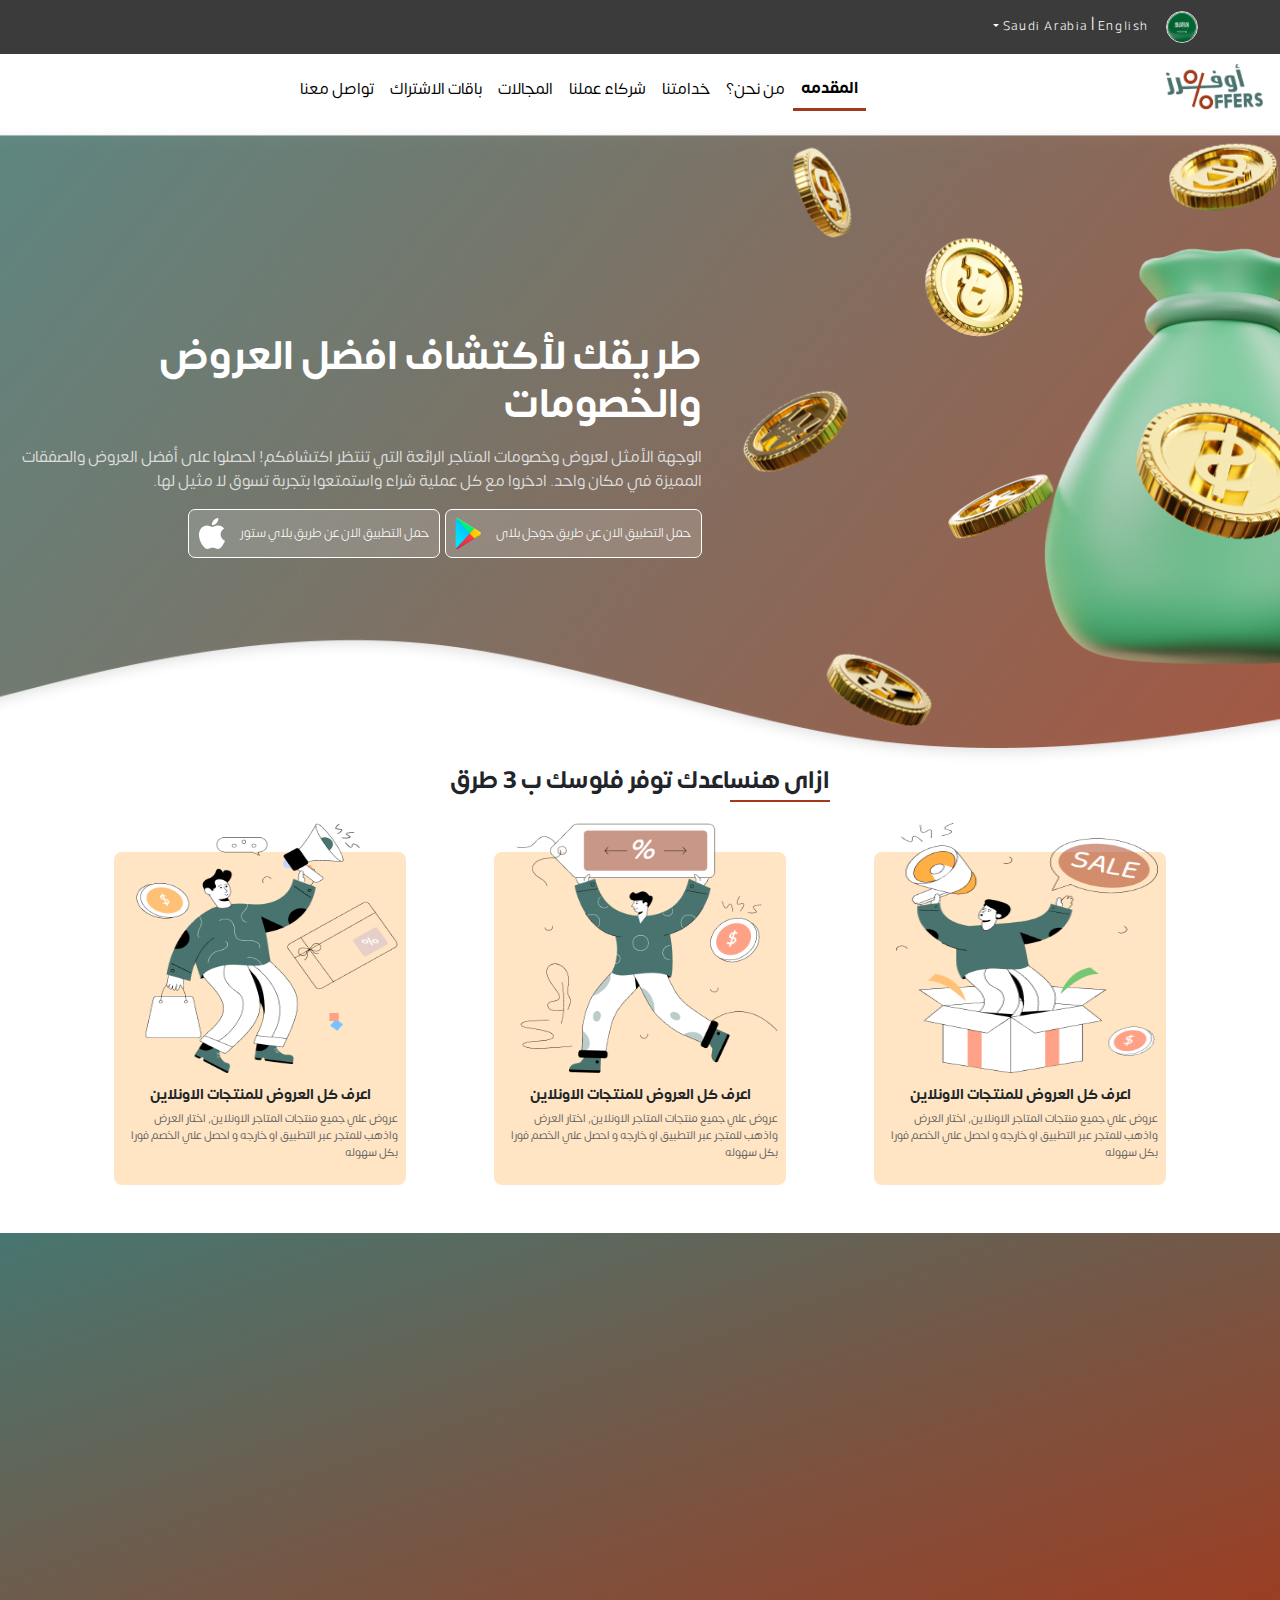
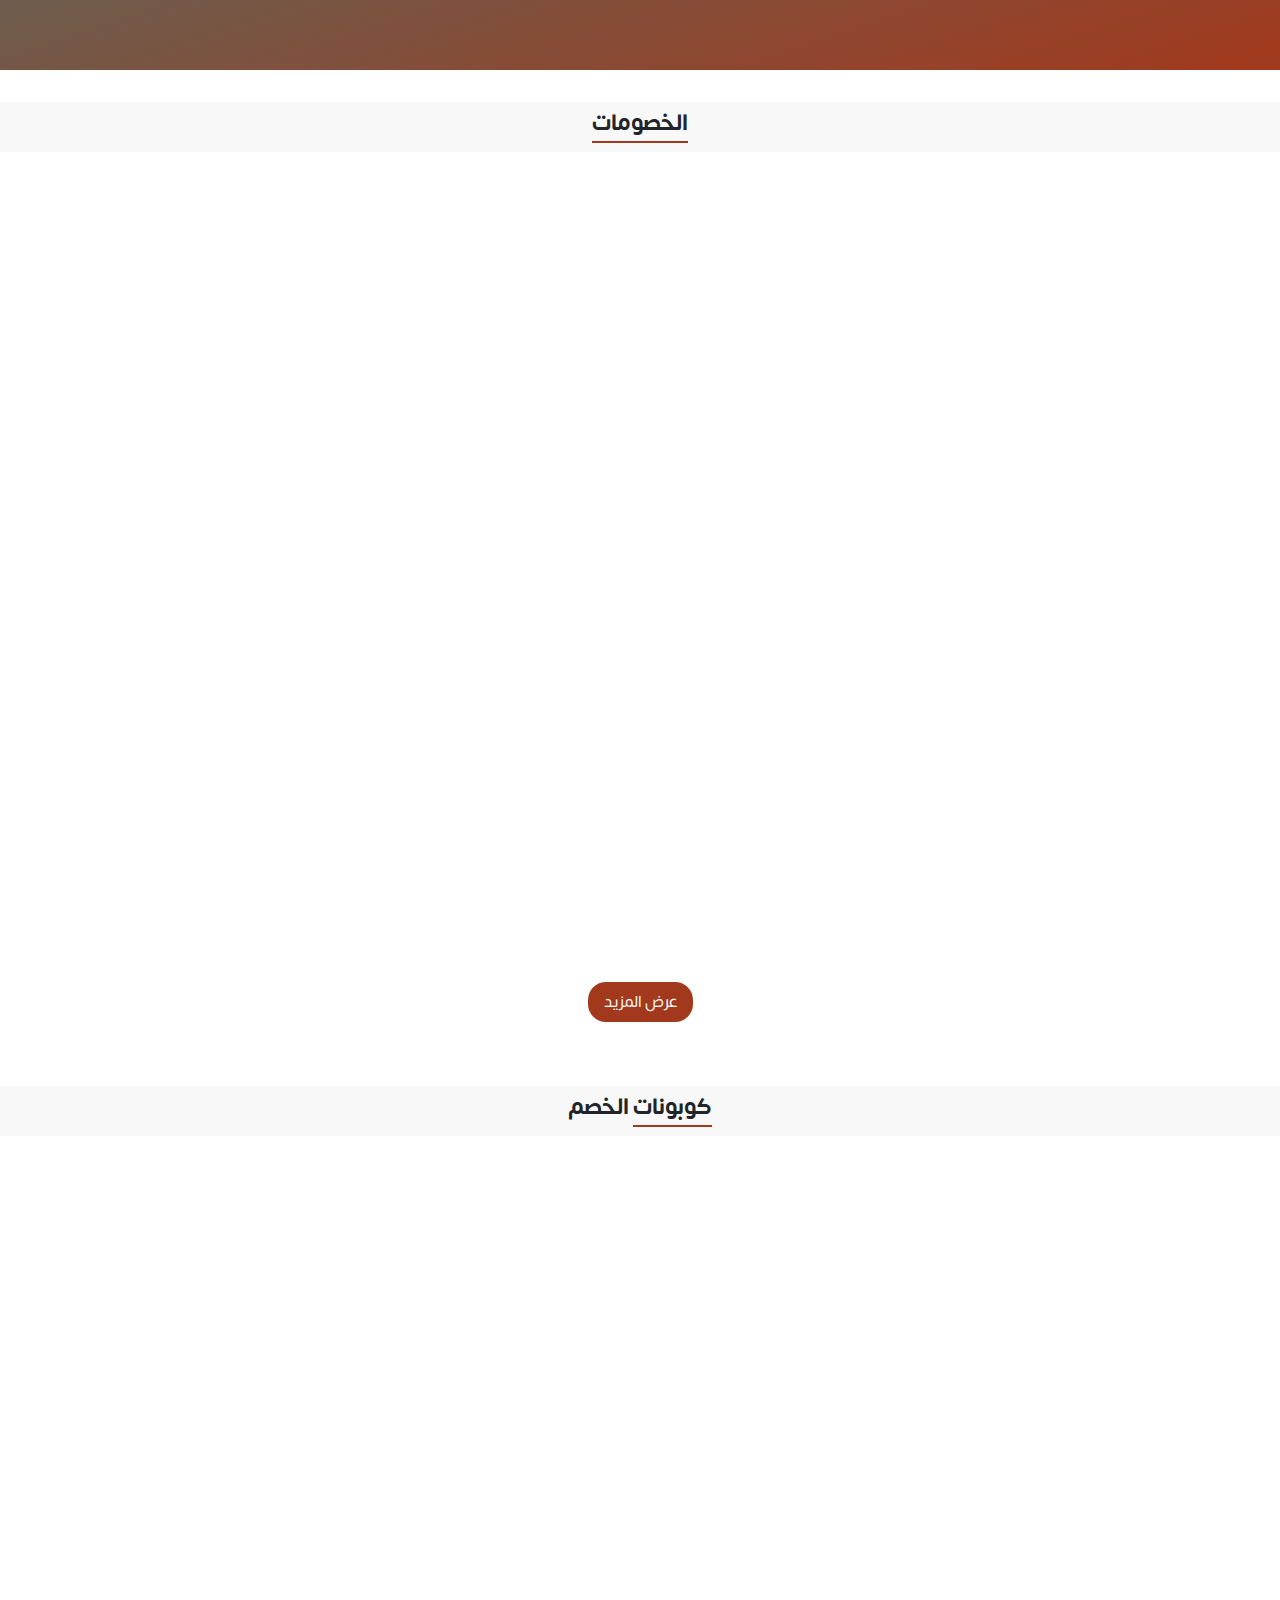
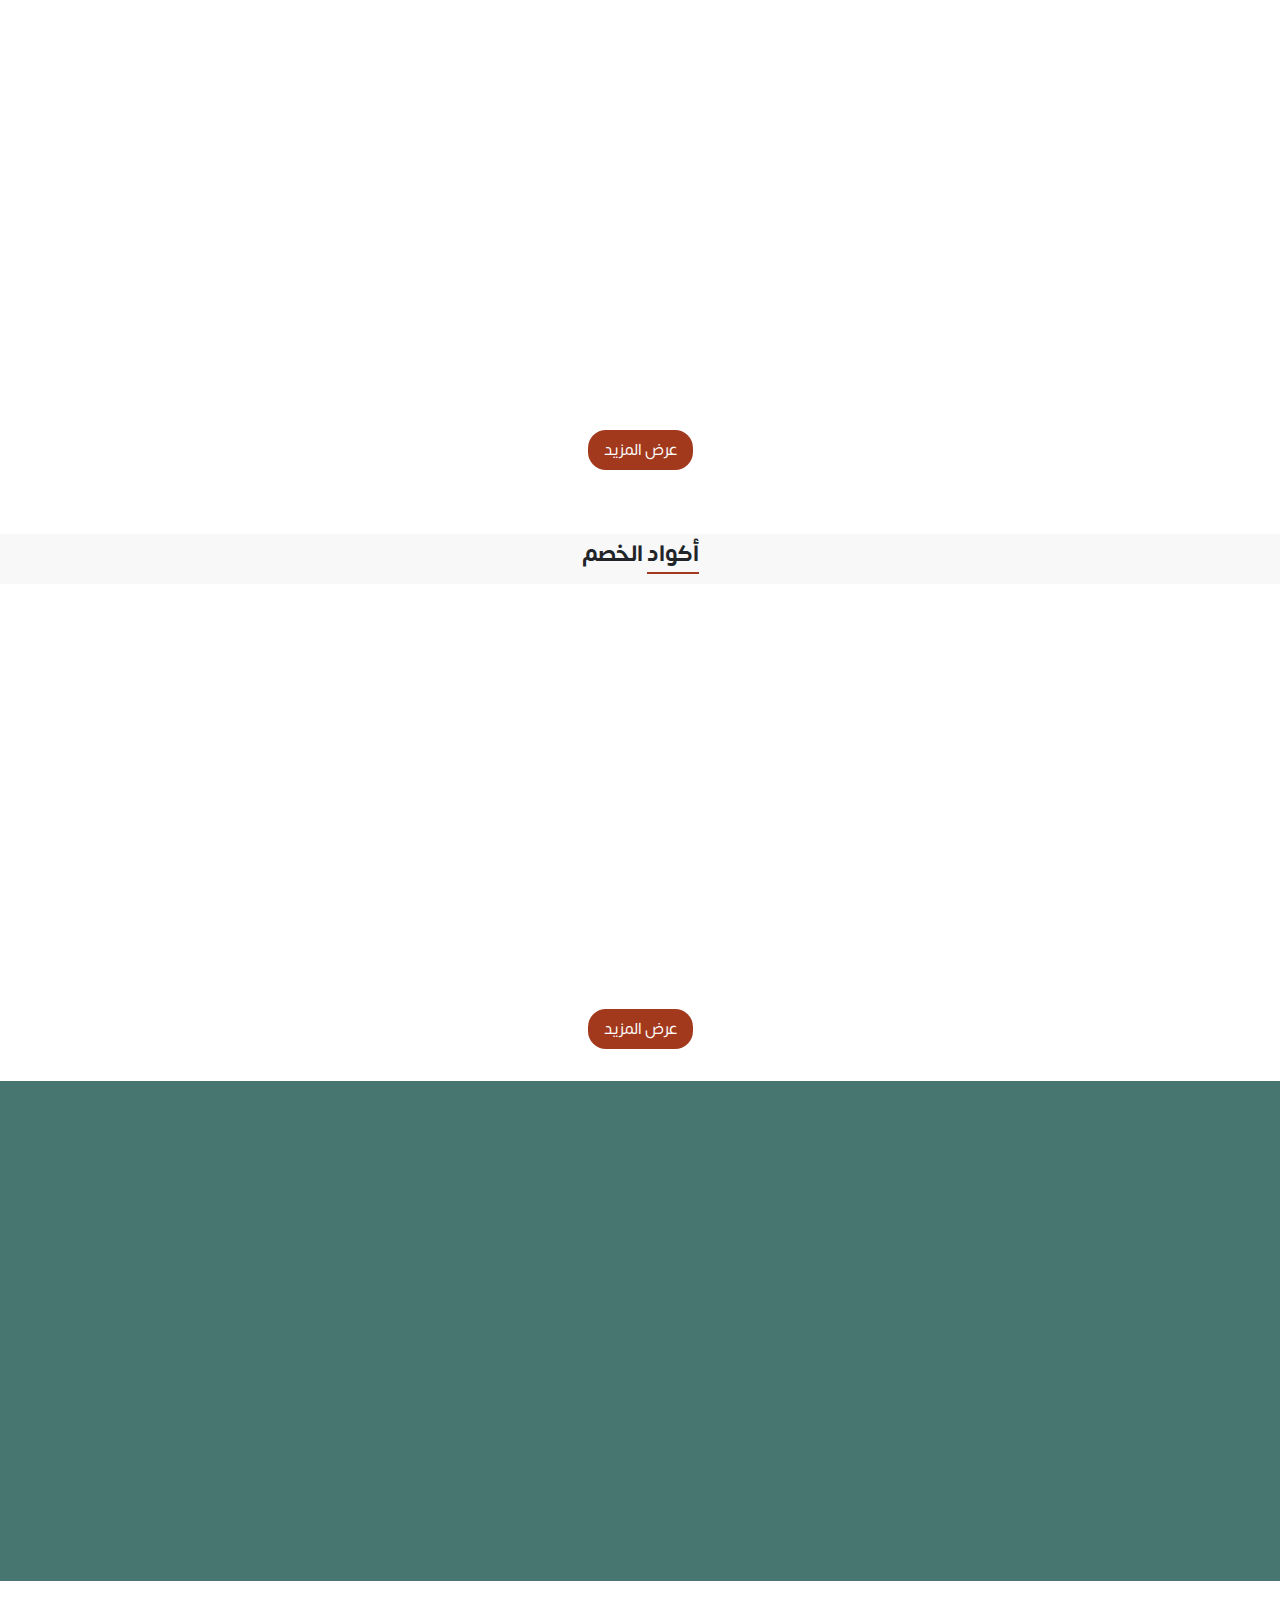
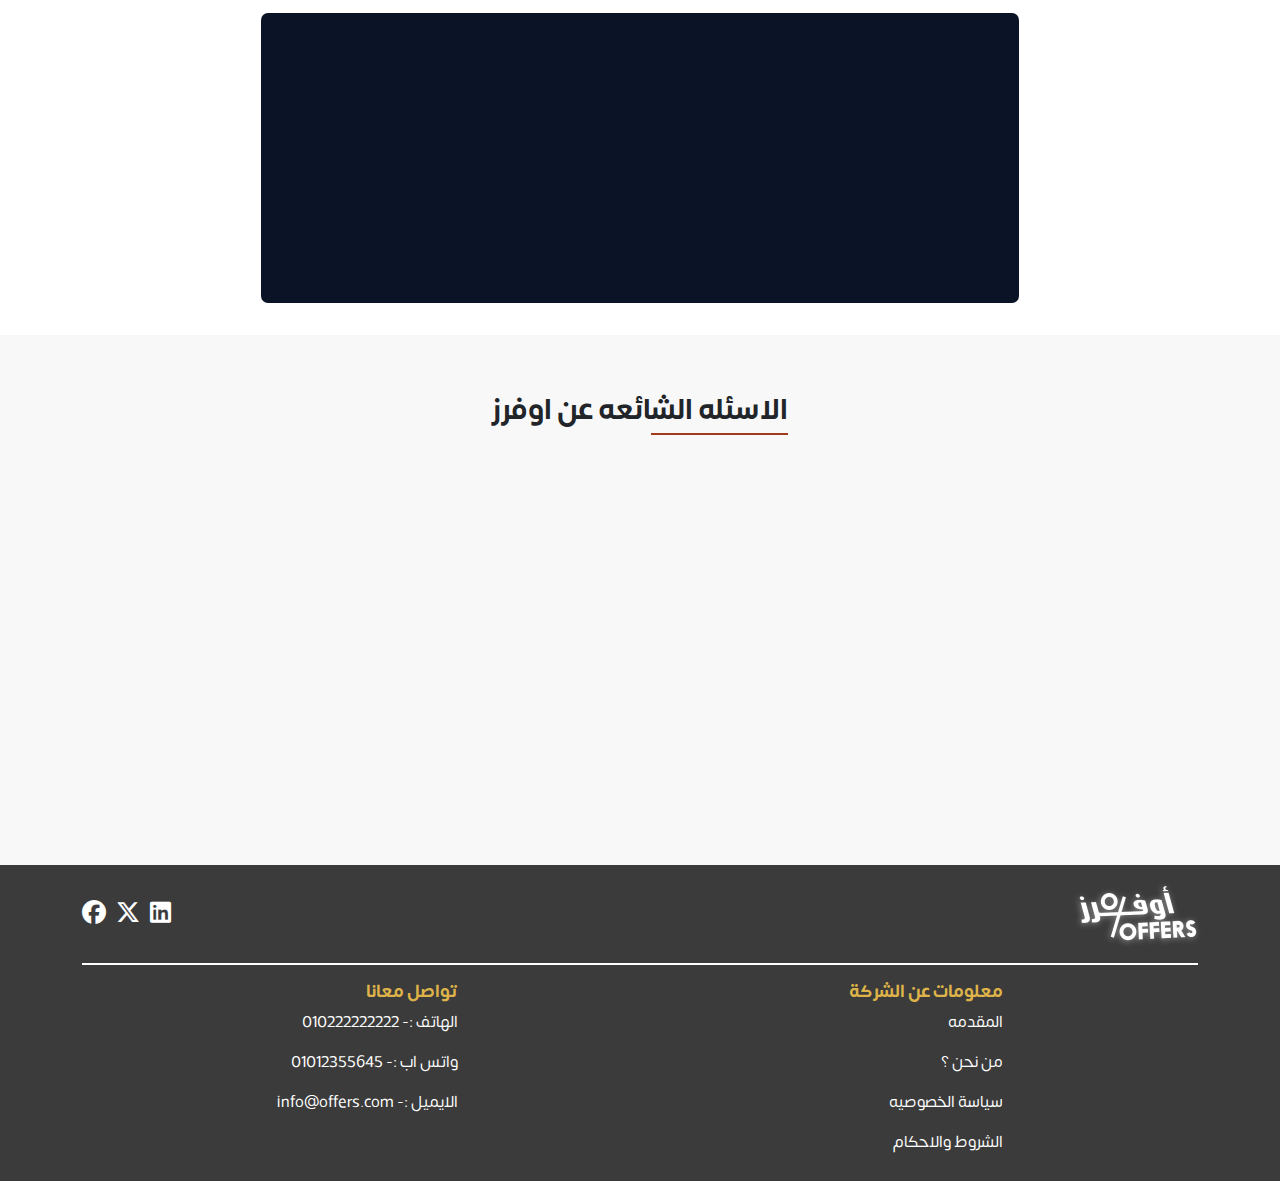
==== commit ac3fb08b: "nasrahome" ====
--- a/Index.html
+++ b/Index.html
@@ -71,24 +71,22 @@
               aria-expanded="false"
               aria-label="Toggle navigation"
             >
-              <span class="navbar-toggler-icon"
-                ><i class="fa-solid fa-bars"></i
-              ></span>
+              <span class="navbar-toggler-icon">
+                <i class="fa-solid fa-bars"></i>
+              </span>
             </button>
             <div class="logopng">
-              <a class="nav-logo" href="Index.html"
-                ><img src="photo/logopng.png" alt=""
-              /></a>
+              <a class="nav-logo" href="Index.html">
+                <img src="photo/logopng.png" alt="logo" />
+              </a>
             </div>
             <div class="collapse navbar-collapse" id="navbarSupportedContent">
               <ul class="navbar-nav">
                 <li class="nav-item">
-                  <a class="nav-link active" aria-current="page" href="#"
-                    >المقدمه</a
-                  >
+                  <a class="nav-link" href="Index.html">المقدمه</a>
                 </li>
                 <li class="nav-item">
-                  <a class="nav-link" href="#">من نحن؟</a>
+                  <a class="nav-link" href="about_us.html">من نحن؟</a>
                 </li>
                 <li class="nav-item">
                   <a class="nav-link" href="#">خدامتنا</a>
@@ -110,6 +108,7 @@
           </div>
         </nav>
       </div>
+
       <!-- main-nav -->
 
       <!-- main_content -->
@@ -363,7 +362,7 @@
               </div>
             </div>
             <div class="btn-more">
-              <a href="#">
+              <a href="discount_grid.html">
                 <button class="more-dis">عرض المزيد</button>
               </a>
             </div>
@@ -515,10 +514,9 @@
                   </div>
                 </a>
               </div>
-            
             </div>
             <div class="btn-more">
-              <a href="#">
+              <a href="copon_grid.html">
                 <button class="more-dis">عرض المزيد</button>
               </a>
             </div>
@@ -679,171 +677,9 @@
           </div>
         </div>
         <!-- السكشن اكواد الخصم يا درش اصحي ليغفلونا -->
-        <hr />
-        <!-- من اول هنا السكشن التليفون الي جمبه كلام وبيقلب صور -->
-        <div class="phone-text">
-          <div class="container">
-            <div class="row">
-              <div class="col-lg-6 col-md-6 col-12 wow fadeInUp">
-                <div class="text">
-                  <p>
-                    في أوفرز، نحن نفهم أهمية التوفير بالنسبة لكم، ولذلك نعمل بجد
-                    لجمع أفضل الخصومات والعروض من مختلف المتاجر في مكان واحد.
-                    هدفنا هو مساعدتكم على الحصول على ما تحتاجونه بأفضل الأسعار
-                    الممكنة.<br /><br />
-                    باستخدام تطبيقنا، يمكنكم استكشاف مجموعة واسعة من الصفقات
-                    التي تتيح لكم توفير المال في كل عملية شراء، سواء كنتم تبحثون
-                    عن الأزياء، الأجهزة الإلكترونية، المستلزمات المنزلية، أو أي
-                    شيء آخر. نحن نحرص على تحديث العروض بانتظام لضمان أن تجدوا
-                    أحدث وأفضل الخصومات المتاحة.
-                  </p>
-                  <div class="button-text">
-                    <button>
-                      حمل التطبيق الان عن طريق جوجل بلاى<img
-                        src="photo/playstore.png"
-                        alt=""
-                      />
-                    </button>
-                    <button>
-                      حمل التطبيق الان عن طريق بلاي ستور<img
-                        src="photo/Apple logo.png"
-                        alt=""
-                      />
-                    </button>
-                  </div>
-                </div>
-              </div>
-              <div class="col-lg-6 col-md-6 col-12 wow fadeInUp">
-                <div class="img">
-                  <img class="circle" src="photo/one.png" alt="" />
-                  <img class="phone-img" src="photo/first-phone.png" alt="" />
-                  <img class="phone-img" src="photo/phoneain.png" alt="" />
-                </div>
-              </div>
-            </div>
-          </div>
-        </div>
-        <!-- ده العنوان الي ف نص -->
-        <div class="main-header">
-          <h4><span>ماذا</span> يقدم اوفرز</h4>
-        </div>
-        <!-- ده العنوان الي ف نص -->
-
-        <div class="phone-text">
-          <div class="container">
-            <div class="row">
-              <div class="col-lg-6 col-md-6 col-12 wow fadeInUp">
-                <div class="img">
-                  <img class="circle" src="photo/ssass.png" alt="" />
-                  <img class="phone-img" src="photo/aasasssa.png" alt="" />
-                  <img class="phone-img" src="photo/eeeee.png" alt="" />
-                </div>
-              </div>
-              <div class="col-lg-6 col-md-6 col-12 wow fadeInUp">
-                <div class="text">
-                  <h4>خصومات على جميع اماكن ومنتجاتك المفضله</h4>
-                  <p>
-                    في أوفرز، نحن نفهم أهمية التوفير بالنسبة لكم، ولذلك نعمل بجد
-                    لجمع أفضل الخصومات والعروض من مختلف المتاجر في مكان واحد.
-                    هدفنا هو مساعدتكم على الحصول على ما تحتاجونه بأفضل الأسعار
-                    الممكنة.<br /><br />
-                    باستخدام تطبيقنا، يمكنكم استكشاف مجموعة واسعة من الصفقات
-                    التي تتيح لكم توفير المال في كل عملية شراء، سواء كنتم تبحثون
-                    عن الأزياء، الأجهزة الإلكترونية، المستلزمات المنزلية، أو أي
-                    شيء آخر. نحن نحرص على تحديث العروض بانتظام لضمان أن تجدوا
-                    أحدث وأفضل الخصومات المتاحة.
-                  </p>
-                </div>
-              </div>
-            </div>
-          </div>
-        </div>
-        <div class="phone-text">
-          <div class="container">
-            <div class="row">
-              <div class="col-lg-6 col-md-6 col-12 wow fadeInUp">
-                <div class="text">
-                  <h4>كوبونات خصم تقدر تستخدمها في اي وقت</h4>
-                  <p>
-                    يتيح لك برنامج Offers الحصول على كوبونات خصم حصرية على
-                    مجموعة متنوعة من المنتجات والخدمات.<br /><br />
-                    تجربة التسوق مع برنامج Offers أصبحت أكثر توفيرًا، احصل على
-                    خصومات على التذاكر واستلمها عبر البريد الإلكتروني في خطوات
-                    بسيطة. كل كوبونات الخصم في متناول يدك: وفر أكثر مع كل عملية
-                    شراء باستخدام الكوبونات التي جمعناها لك من كل مكان حولك.<br /><br />
-                    الخصومات الأقرب إليك: جمعنا لك كل كوبونات الخصم المتوفرة في
-                    منطقتك لتتمتع بتجربة تسوق مثالية وميسرة.
-                  </p>
-                </div>
-              </div>
-              <div class="col-lg-6 col-md-6 col-12 wow fadeInUp">
-                <div class="img">
-                  <img class="circle" src="photo/one.png" alt="" />
-                  <img class="phone-img" src="photo/first-phone.png" alt="" />
-                  <img class="phone-img" src="photo/phoneain.png" alt="" />
-                </div>
-              </div>
-            </div>
-          </div>
-        </div>
-        <div class="phone-text">
-          <div class="container">
-            <div class="row">
-              <div class="col-lg-6 col-md-6 col-12 wow fadeInUp">
-                <div class="img">
-                  <img class="circle" src="photo/ssass.png" alt="" />
-                  <img class="phone-img" src="photo/wwwww.png" alt="" />
-                  <img class="phone-img" src="photo/eeeee.png" alt="" />
-                </div>
-              </div>
-              <div class="col-lg-6 col-md-6 col-12 wow fadeInUp">
-                <div class="text">
-                  <h4>جمعنالك كل اكواد الخصم حواليك</h4>
-                  <p>
-                    في أوفرز، نحن نفهم أهمية التوفير بالنسبة لكم، ولذلك نعمل بجد
-                    لجمع أفضل الخصومات والعروض من مختلف المتاجر في مكان واحد.
-                    هدفنا هو مساعدتكم على الحصول على ما تحتاجونه بأفضل الأسعار
-                    الممكنة.<br /><br />
-                    باستخدام تطبيقنا، يمكنكم استكشاف مجموعة واسعة من الصفقات
-                    التي تتيح لكم توفير المال في كل عملية شراء، سواء كنتم تبحثون
-                    عن الأزياء، الأجهزة الإلكترونية، المستلزمات المنزلية، أو أي
-                    شيء آخر. نحن نحرص على تحديث العروض بانتظام لضمان أن تجدوا
-                    أحدث وأفضل الخصومات المتاحة.
-                  </p>
-                </div>
-              </div>
-            </div>
-          </div>
-        </div>
-        <div class="phone-text">
-          <div class="container">
-            <div class="row">
-              <div class="col-lg-6 col-md-6 col-12 wow fadeInUp">
-                <div class="text">
-                  <h4>احصل علي نقاط واكسب العديد من الهدايا</h4>
-                  <p>
-                    يتيح لك برنامج Offers الحصول على كوبونات خصم حصرية على
-                    مجموعة متنوعة من المنتجات والخدمات.<br /><br />
-                    تجربة التسوق مع برنامج Offers أصبحت أكثر توفيرًا، احصل على
-                    خصومات على التذاكر واستلمها عبر البريد الإلكتروني في خطوات
-                    بسيطة. كل كوبونات الخصم في متناول يدك: وفر أكثر مع كل عملية
-                    شراء باستخدام الكوبونات التي جمعناها لك من كل مكان حولك.<br /><br />
-                    الخصومات الأقرب إليك: جمعنا لك كل كوبونات الخصم المتوفرة في
-                    منطقتك لتتمتع بتجربة تسوق مثالية وميسرة.
-                  </p>
-                </div>
-              </div>
-              <div class="col-lg-6 col-md-6 col-12 wow fadeInUp">
-                <div class="img">
-                  <img class="circle" src="photo/one.png" alt="" />
-                  <img class="phone-img" src="photo/five-phone.png" alt="" />
-                  <img class="phone-img" src="photo/phoneain.png" alt="" />
-                </div>
-              </div>
-            </div>
-          </div>
-        </div>
-        <!-- لغيط هنا هنا السكشن التليفون الي جمبه كلام وبيقلب صور -->
+       
+     
+
         <!-- من اول هنا يا اخوو السكشن بتاع الاميل -->
         <div class="insite-email">
           <div class="containar">
@@ -974,7 +810,7 @@
       <!-- main_content -->
 
       <!-- footer -->
-      <footer class="footer">
+       <footer class="footer">
         <div class="main-footer">
           <div class="container">
             <div class="header">
@@ -991,10 +827,16 @@
               <div class="footer-text-one">
                 <h4>معلومات عن الشركة</h4>
                 <div class="links">
-                  <a href="#" class="footer-link active"><p>المقدمه</p></a>
-                  <a href="#" class="footer-link"><p>من نحن ؟</p></a>
-                  <a href="#" class="footer-link"><p>خدامتنا</p></a>
-                  <a href="#" class="footer-link"><p>شركائنا</p></a>
+                  <a href="Index.html" class="footer-link"><p>المقدمه</p></a>
+                  <a href="about_us.html" class="footer-link"
+                    ><p>من نحن ؟</p></a
+                  >
+                  <a href="privacy_policy.html" class="footer-link"
+                    ><p>سياسة الخصوصيه</p></a
+                  >
+                  <a href="Terms_and_Conditions.html" class="footer-link"
+                    ><p>الشروط والاحكام</p></a
+                  >
                 </div>
               </div>
 
@@ -1013,6 +855,7 @@
       <a id="scrollToTop" href="#" style="display: none">&#8593;</a>
       <!-- footer -->
     </div>
+
     <script src="js/wow.min.js"></script>
     <script src="js/jquery-3.5.1.min.js"></script>
     <script src="https://cdn.jsdelivr.net/npm/bootstrap@5.0.2/dist/js/bootstrap.bundle.min.js"></script>
--- a/scss/style.min.css
+++ b/scss/style.min.css
@@ -1 +1 @@
-.top_bar{background:var(--ten-color);color:var(--bg-color);width:100%;height:54px;display:flex;justify-content:center;align-items:center}.top_bar .top_bar_content{display:flex;justify-content:start;align-items:center;gap:5px}.top_bar .top_bar_content img{width:32px;height:32px;border-radius:50%;border:1px solid var(--eight-color)}.top_bar .top_bar_content .btn{font-family:"light";font-size:.8rem;letter-spacing:.1rem;box-shadow:unset !important;border:0;color:var(--bg-color)}div#navbarSupportedContent{justify-content:center !important;align-items:center !important;flex-grow:unset !important;margin:auto !important}.logopng{width:123px;height:54px;display:flex;justify-content:center;align-items:center}.logopng img{width:90%}li.nav-item{display:flex;justify-content:center;align-items:center}a.nav-link{font-family:"regular";color:#000}a.nav-link:hover{color:var(--seven-color)}a.nav-link.active{font-family:"bold";border-bottom:3px solid;border-color:var(--two-color);color:#000}ul.dropdown-menu.show li{font-family:"regular"}.bas-des .main_content{width:100%;height:100%}.bas-des .main_content .sec-hero{background-image:url("../photo/content-one.png");width:100%;height:643px;background-position:center;background-size:cover;display:flex;justify-content:center;align-items:center;z-index:111111;position:relative;overflow:hidden}.bas-des .main_content .sec-hero .button-hero button{padding:.5rem .6rem;border:1px solid #fff;border-radius:7px;background-color:rgba(255,255,255,.168627451);color:#fff;font-family:"light";transition:all .3s ease-in-out;font-size:.8rem}.bas-des .main_content .sec-hero .button-hero button img{margin-right:15px}.bas-des .main_content .sec-hero .button-hero button:hover{background-color:var(--two-color);color:#fff}.bas-des .main_content .sec-hero .circle{position:absolute;border-radius:50%;background:rgba(255,255,255,.199);opacity:.2;animation:randomCircleAnimation 8s ease-in-out infinite}.bas-des .main_content .sec-hero .square{position:absolute;background:rgba(255,255,255,.151);opacity:.2;animation:randomSquareAnimation 6s ease-in-out infinite}@keyframes randomCircleAnimation{0%{width:50px;height:50px;top:20%;left:20%;transform:translate(-50%, -50%) scale(1);opacity:.2}25%{width:80px;height:80px;top:30%;left:60%;transform:translate(-50%, -50%) scale(1.2);opacity:.2}50%{width:60px;height:60px;top:50%;left:40%;transform:translate(-50%, -50%) scale(1.5);opacity:.4}75%{width:70px;height:70px;top:70%;left:80%;transform:translate(-50%, -50%) scale(1);opacity:.3}100%{width:50px;height:50px;top:20%;left:20%;transform:translate(-50%, -50%) scale(1);opacity:.1}}@keyframes randomSquareAnimation{0%{width:40px;height:40px;top:10%;left:10%;transform:translate(-50%, -50%) scale(1);opacity:.4}25%{width:70px;height:70px;top:30%;left:30%;transform:translate(-50%, -50%) scale(1.2);opacity:.3}50%{width:50px;height:50px;top:60%;left:60%;transform:translate(-50%, -50%) scale(1.5);opacity:.2}75%{width:60px;height:60px;top:40%;left:80%;transform:translate(-50%, -50%) scale(1);opacity:.2}100%{width:40px;height:40px;top:10%;left:10%;transform:translate(-50%, -50%) scale(1);opacity:.1}}.bas-des .main_content .circle:nth-child(1){animation-delay:0s}.bas-des .main_content .circle:nth-child(2){animation-delay:1s}.bas-des .main_content .circle:nth-child(3){animation-delay:2s}.bas-des .main_content .circle:nth-child(4){animation-delay:3s}.bas-des .main_content .square:nth-child(1){animation-delay:0s}.bas-des .main_content .square:nth-child(2){animation-delay:1s}.bas-des .main_content .square:nth-child(3){animation-delay:2s}.bas-des .main_content .square:nth-child(4){animation-delay:3s}.bas-des .main_content .content-hero{display:flex;justify-content:space-between;align-items:center}.bas-des .main_content .content-hero .text-hero{width:55%}.bas-des .main_content .content-hero .text-hero h4{color:#fff;font-family:"bold";font-size:2.5rem}.bas-des .main_content .content-hero .text-hero p{color:#dbdbdb;font-family:"regular";font-size:1rem;width:100%;margin-top:1rem}.bas-des .main_content .content-hero .img-hero img{width:100%}.bas-des .main_content .three-way .headers h4{text-align:center;font-family:"bold"}.bas-des .main_content .three-way .headers h4 span{border-bottom:2px solid var(--two-color)}.bas-des .main_content .three-way .card-threeway{margin:3rem 2rem;background:var(--nine-color);padding:.5rem;border-radius:8px}.bas-des .main_content .three-way .card-threeway .img{width:100%;margin-top:-2.3rem}.bas-des .main_content .three-way .card-threeway .img img{width:95%;height:250px;animation:upDown 3s ease-in-out infinite}.bas-des .main_content .three-way .card-threeway .text h4{font-family:"bold";font-size:.9rem;text-align:center;margin-top:.8rem}.bas-des .main_content .three-way .card-threeway .text p{display:-webkit-box;-webkit-line-clamp:3;-webkit-box-orient:vertical;overflow:hidden;text-overflow:ellipsis;font-family:"regular";color:#636363;font-size:.7rem}.bas-des .main_content .three-way .card-threeway .text p.expanded{-webkit-line-clamp:unset;overflow:visible}.bas-des .main_content .three-way .card-threeway .text button{background-color:var(--two-color);color:#fff;font-family:"regular";display:block;margin-inline-start:auto;border:0;padding:.1rem .5rem;font-size:.6rem;border-radius:4px}@keyframes upDown{0%,100%{transform:translateY(0)}50%{transform:translateY(-10px)}}.bas-des .main_content .offers-descount{background-image:linear-gradient(to bottom right, var(--six-color), var(--two-color));display:flex;justify-content:center;align-items:center;width:100%;height:437px;margin-bottom:2rem}.bas-des .main_content .offers-descount .allof{display:flex;justify-content:center;align-items:center}.bas-des .main_content .offers-descount .allof .img{width:50%}.bas-des .main_content .offers-descount .allof .img img{width:87%}.bas-des .main_content .offers-descount .allof .text{width:50%}.bas-des .main_content .offers-descount .allof .text h4{font-family:"bold";color:#fff;font-size:1.8rem}.bas-des .main_content .offers-descount .allof .text p{font-family:"regular";color:#dbdbdb;font-size:1rem;width:91%}.bas-des .main_content .phone-text{margin-right:7%;position:relative;display:flex;justify-content:center;align-items:center;height:500px}.bas-des .main_content .phone-text .text{margin-top:3rem}.bas-des .main_content .phone-text .text h4{font-family:"bold";font-size:1.8rem}.bas-des .main_content .phone-text .text .button-text{display:flex;justify-content:start;align-items:center;gap:10px}.bas-des .main_content .phone-text .text .button-text button{background:#fff;border:1px solid;border-radius:7px;font-size:.8rem;font-family:"regular";width:100%;height:45px;transition:all .3s ease-in-out}.bas-des .main_content .phone-text .text .button-text button img{margin-right:15px;width:7%}.bas-des .main_content .phone-text .text .button-text button:hover{background-color:var(--two-color);color:#fff;border:1px solid var(--two-color)}.bas-des .main_content .phone-text .text p{font-family:"regular";color:#636363}.bas-des .main_content .phone-text .img{position:relative;display:flex;justify-content:center;align-items:center}.bas-des .main_content .phone-text img.circle{width:65%}.bas-des .main_content .phone-text img.phone-img{width:100%;position:absolute;top:-23%;left:0;right:-2%;bottom:0;animation:fade 4s infinite}.bas-des .main_content .phone-text .phone-img:nth-child(2){animation-delay:2s}@keyframes fade{0%,20%{opacity:1}25%,45%{opacity:1}50%,100%{opacity:0}}.bas-des .main_content .main-header{display:flex;justify-content:center;align-items:center;height:72px;background:var(--four-color);margin-bottom:2rem}.bas-des .main_content .main-header h4{font-family:"bold";font-size:1.5rem}.bas-des .main_content .main-header h4 span{border-bottom:2px solid var(--two-color)}.bas-des .main_content .insite-email{margin-bottom:2rem;background-color:var(--six-color);width:100%;height:500px;display:flex;justify-content:center;align-items:center}.bas-des .main_content .insite-email .content{display:flex;justify-content:center;align-items:center}.bas-des .main_content .insite-email .content img{width:441px;height:284px;animation:moveUpAndDown 2s infinite}.bas-des .main_content .insite-email .content h4{color:#fff;font-family:"bold";font-size:1.8rem;width:90%}.bas-des .main_content .insite-email .content p{color:#e5e5e5;font-family:"regular"}.bas-des .main_content .insite-email .content input[type=email]{color:#fff;width:90%;background:linear-gradient(to right, rgba(211, 211, 211, 0.6039215686), rgba(255, 255, 255, 0.11));border:1px solid #fff;border-radius:7px;padding:.5rem 1rem}.bas-des .main_content .insite-email .content input[type=email]::placeholder{font-family:"regular";color:#fff}.bas-des .main_content .insite-email .content input[type=email]::focus-visible{border:none !important;outline:none !important}.bas-des .main_content .insite-email .content button{width:25%;margin-top:1rem;padding:.3rem 7rem;border:1px solid #fff;font-family:"regular";color:#fff;background:linear-gradient(to right, rgba(211, 211, 211, 0.6039215686), rgba(255, 255, 255, 0.11));border-radius:7px}@keyframes moveUpAndDown{0%{transform:translateY(0)}50%{transform:translateY(-20px)}100%{transform:translateY(0)}}.bas-des .main_content .come{display:flex;justify-content:center;align-items:center;margin:auto}.bas-des .main_content .come .content{background-color:var(--fifve-color);width:68%;height:290px;margin:auto;border-radius:7px;margin-bottom:2rem;padding:1rem;display:flex;justify-content:center;align-items:center}.bas-des .main_content .come .content .text h4{font-family:"bold";font-size:1.4rem;color:#fff}.bas-des .main_content .come .content .text p{font-family:"regular";color:#e5e5e5;font-size:.9rem}.bas-des .main_content .come .content .text button{width:52%;margin-top:1rem;padding:.3rem 2rem;border:1px solid #fff;font-family:"regular";font-size:.7rem;color:#fff;background:linear-gradient(to right, rgba(211, 211, 211, 0.6039215686), rgba(255, 255, 255, 0.11));border-radius:7px;display:flex;justify-content:center;align-items:center}.bas-des .main_content .come .content .text a{text-decoration:none}.bas-des .main_content .come .content .img{position:relative}.bas-des .main_content .come .content .img img{width:100%}.bas-des .main_content .come .content .img h4{position:absolute;top:7rem;right:5rem;color:#fff;font-family:"light";transform:skew(-3deg, 5deg);font-size:1.3rem}.bas-des .main_content .ask-que{background-color:#f8f8f8;padding:2rem}.bas-des .main_content .ask-que .header-ask{display:flex;justify-content:center;align-items:center;height:70px}.bas-des .main_content .ask-que .header-ask h4{font-family:"bold";font-size:1.8rem;margin-top:3rem;margin-bottom:2rem}.bas-des .main_content .ask-que .header-ask h4 span{border-bottom:2px solid var(--two-color)}.bas-des .main_content .ask-que div#accordionExample{border:none !important;margin-top:3rem}.bas-des .main_content .ask-que div#accordionExample .accordion-button::after{margin-left:0 !important;margin:auto;width:40px;height:40px;border:1px solid #000;border-radius:50%;display:flex;justify-content:center;align-items:center;background-position:center}.bas-des .main_content .ask-que div#accordionExample .accordion-item{margin-bottom:1rem;border-radius:7px}.bas-des .main_content .ask-que div#accordionExample button.accordion-button{background:rgba(71,118,112,.0823529412);box-shadow:0 !important;outline:none !important;border:none !important;font-family:"bold";color:#000;border-radius:7px}.bas-des .main_content .ask-que div#accordionExample .accordion-item{background:rgba(71,118,112,.0470588235);font-family:"regular";border-radius:7px}.bas-des .main_content .ask-que div#accordionExample .accordion-button:focus{z-index:3;border-color:none !important;outline:0 !important;box-shadow:unset !important}.bas-des .privacy-policy{margin:2rem 0rem}.bas-des .privacy-policy .text h4{font-family:"bold";color:var(--seven-color);font-size:1.5rem}.bas-des .privacy-policy .text p{font-family:"regular";font-family:1.1rem}.bas-des .privacy-policy .img{display:flex;justify-content:center;align-items:center}.bas-des .privacy-policy .img img{width:90%}.bas-des .terms{margin:2rem 0rem}.bas-des .terms .text h4{font-family:"bold";color:var(--seven-color);font-size:1.5rem}.bas-des .terms .text p{font-family:"regular";font-family:1.1rem}.bas-des .terms .img{display:flex;justify-content:center;align-items:center}.bas-des .terms .img img{width:90%}.bas-des .discount{text-align:center;margin-top:2rem}.bas-des .discount .mid-dis{text-decoration:none}.bas-des .discount .btn-more{margin-top:3rem}.bas-des .discount .btn-more button.more-dis{background:#a2391d;color:#fff;font-family:"regular";border:0;padding:.5rem 1rem;border-radius:18px}.bas-des .discount img{width:362px;height:265px}.bas-des .discount a{color:#000}.bas-des .discount .all-dis{text-align:start;border-radius:10px;overflow:hidden;padding:.5rem;margin-top:1rem;box-shadow:0 4px 12px rgba(0,0,0,.15);position:relative}.bas-des .discount .all-dis .small-code{background:#a2391d;padding:.3rem;border-radius:10px 0 10px 0;color:#fff;margin-left:-11px}.bas-des .discount .all-dis .img-code{display:flex;justify-content:space-between;align-items:center}.bas-des .discount .all-dis .img-code p{margin:0;font-size:.6rem}.bas-des .discount .all-dis button.code-btn{border:1px solid #a2391d;width:100%;padding:.5rem;color:#fff;background:linear-gradient(to right, transparent 50%, #a2391d 50%);background-size:200% 100%;background-position:right bottom;border-radius:7px;transition:all .7s ease;position:relative;overflow:hidden}.bas-des .discount .all-dis button.code-btn:hover{background-position:left bottom;color:#a2391d;letter-spacing:1px;border:1px solid #a2391d;font-family:"bold"}.bas-des .discount .all-dis button.code-btn:active{transform:translateY(2px);box-shadow:0 4px 10px rgba(0,0,0,.15)}.bas-des .discount .all-dis .img-code img{width:60px;height:60px;border-radius:6px}.bas-des .discount .all-dis .dis-tex{display:flex;justify-content:end;align-items:center;margin-bottom:0;gap:10px}.bas-des .discount .all-dis .dis-tex .new{background-color:#a2391d;color:#fff;font-family:"regular";padding:.2rem .5rem;border-radius:6px}.bas-des .discount .all-dis .dis-tex .old{text-decoration:line-through}.bas-des .discount .all-dis .small-dis{position:absolute;background:#fff;top:21px;width:76px;height:25px;display:flex;justify-content:center;align-items:center;z-index:11111;border-radius:10px 0px 0 10px}.bas-des .discount .all-dis .small-dis h6{font-size:.7rem;color:#a2391d;font-family:"regular";margin-bottom:0}.bas-des .discount .all-dis p{font-size:.8rem;font-family:"regular";font-family:"regular";display:flex;justify-content:start;align-items:center;gap:6px}.bas-des .discount .all-dis p .circless{width:30px;height:30px;border:1px solid #a2391d;border-radius:50%;padding:.1rem;overflow:hidden}.bas-des .discount .all-dis a{font-size:.8rem;display:block !important;margin-inline-start:auto !important;text-align:end;color:#a2391d;font-family:"regular";margin-top:-0.6rem}.bas-des .discount .all-dis .text h4{margin-top:1rem;font-size:1rem;font-family:"bold"}.bas-des .discount .all-dis .img img{border-radius:10px;transition:.5s}.bas-des .discount .all-dis .img{overflow:hidden;transition:.7s}.bas-des .discount .all-dis:hover .img img{transform:scale(1.4) rotate(15deg);filter:brightness(0.5)}.bas-des .discount .hed-dis{height:50px;display:flex;justify-content:center;align-items:center;background-color:var(--four-color)}.bas-des .discount .hed-dis h4{font-family:"bold";font-size:1.4rem}.bas-des .discount .hed-dis h4 span{border-bottom:2px solid var(--two-color)}.bas-des .discount-copone{text-align:center;margin-top:5rem}.bas-des .discount-copone a{color:#000}.bas-des .discount-copone img{width:362px;height:265px}.bas-des .discount-copone .all-dis .text h4{margin-top:1rem;font-size:1rem;font-family:"bold"}.bas-des .discount-copone .hed-dis{height:50px;display:flex;justify-content:center;align-items:center;background-color:var(--four-color)}.bas-des .discount-copone .hed-dis h4{font-family:"bold";font-size:1.4rem}.bas-des .discount-copone .hed-dis h4 span{border-bottom:2px solid var(--two-color)}.bas-des .discount-code{margin-bottom:7rem;text-align:center;margin-top:5rem}.bas-des .discount-code a{color:#000}.bas-des .discount-code img{width:362px;height:265px}.bas-des .discount-code .all-dis .text h4{margin-top:1rem;font-size:1rem;font-family:"bold"}.bas-des .discount-code .hed-dis{margin-bottom:3rem;height:50px;display:flex;justify-content:center;align-items:center;background-color:var(--four-color)}.bas-des .discount-code .hed-dis h4{font-family:"bold";font-size:1.4rem}.bas-des .discount-code .hed-dis h4 span{border-bottom:2px solid var(--two-color)}.bas-des .main-detalis .swiper.mySwiper.swiper-initialized.swiper-horizontal.swiper-rtl{height:75vh;margin-bottom:2rem}.bas-des .main-detalis .swiper img{width:100%;height:100%;object-fit:cover}.bas-des .main-detalis .swiper .swiper-button-prev{color:#a2391d}.bas-des .main-detalis .swiper .swiper-button-next{color:#a2391d}.bas-des .main-detalis .swiper .swiper-pagination-bullet-active{background-color:#a2391d}.bas-des .main-detalis .frist-text{display:flex;justify-content:space-between;align-items:center}.bas-des .main-detalis .frist-text h4{display:flex;align-items:center;justify-content:start;gap:6px;font-family:"bold"}.bas-des .main-detalis .frist-text h4 img{width:30px;height:30px;border-radius:50%;border:1px solid #a2391d}.bas-des .main-detalis .frist-text p{background-color:#a2391d;color:#fff;font-family:"regular";font-size:.8rem;padding:.2rem .5rem;border-radius:6px;margin-bottom:0}.bas-des .main-detalis .sec-text h4{font-family:"bold";font-size:1rem;margin-top:3rem}.bas-des .main-detalis .sec-text p{font-family:"regular"}.bas-des .main-detalis .sec-text .dis-box{background-color:#a2391d;width:fit-content;padding:.5rem;margin-bottom:1rem;border-radius:6px}.bas-des .main-detalis .sec-text .dis-box p{margin-bottom:0;color:#fff}.bas-des .main-detalis .last-text p{font-family:"regular";margin-bottom:.8rem}.bas-des .main-detalis .last-text p span{margin-right:.5rem;font-family:"bold"}.bas-des .main-detalis .last-text i{background:#a2391d;padding:.5rem;border-radius:50%;color:#fff}.bas-des .main-detalis #map{margin-bottom:1rem}.main-footer{background-color:var(--one-color);width:100%;height:316px}.main-footer img{filter:grayscale(100%) brightness(0) invert(1) drop-shadow(-1px 1px 3px rgba(255, 255, 255, 0.445))}.header{display:flex;justify-content:space-between;align-items:center;height:100px;border-bottom:2px solid #fff;margin-bottom:1rem}.footer-text-one h4{color:var(--seven-color);font-family:"bold";font-size:1.1rem}.footer-text-two h4{color:var(--seven-color);font-family:"bold";font-size:1.1rem}.allend-footer{display:flex;justify-content:space-around;align-items:baseline}.left a i{color:#fff;font-size:1.5rem;margin-right:5px}.links a{text-decoration:none}.links a p{font-family:"regular";color:#fff;transition:.7s}.links a p:hover{transform:translateX(-10px);color:var(--seven-color)}.footer-link.active p{color:var(--eight-color);font-family:"bold";border-bottom:2px solid var(--eight-color);width:fit-content}.links{text-align:justify !important}.left a i{transition:.9s}.left a i:hover{color:var(--seven-color);transform:rotate(360deg)}@media screen and (max-width: 600px){body{font-size:.8rem !important}h1,h2,h3,h4,h5,h6{font-size:1.2rem !important}p{font-size:.9rem !important}.bas-des .main_content .content-hero{display:block}.bas-des .main_content .content-hero .img-hero img{width:50%}.bas-des .main_content .content-hero .text-hero{width:100%}.bas-des .main_content .content-hero .text-hero h4{font-size:1.5rem}.bas-des .main_content .content-hero .text-hero p{font-size:.9rem}.bas-des .main_content .sec-hero .button-hero button{padding:.1rem .2rem;width:49%;font-size:.5rem}.bas-des .main_content .sec-hero{height:362px;text-align:center !important;padding:.5rem}.bas-des .main_content .sec-hero .img-hero img{display:none}.bas-des .main_content .offers-descount .allof{display:block}.bas-des .main_content .offers-descount .allof .text{width:100%}.bas-des .main_content .offers-descount .allof .img{width:100%}.bas-des .main_content .offers-descount .allof .img img{width:80% !important}.bas-des .main_content .offers-descount{height:386px;text-align:center}.bas-des .main_content .offers-descount .allof .text p{width:100%}.bas-des .main_content .three-way .card-threeway{margin:2rem 1rem}.bas-des .main_content .phone-text .text .button-text button{background:#fff;border:1px solid;border-radius:7px;font-size:.7rem;font-family:"regular";width:100%;height:61px;transition:all .3s ease-in-out;padding:.5rem}.bas-des .main_content .phone-text{height:100%}.bas-des .main_content .phone-text .text .button-text{display:flex;justify-content:start;align-items:center;gap:10px;margin-bottom:2rem}.bas-des .main_content .insite-email .content{display:block}.bas-des .main_content .insite-email .content img{width:100%;height:100%}.bas-des .main_content .insite-email .content h4{width:100%}.bas-des .main_content .insite-email{text-align:center}.bas-des .main_content .insite-email{margin-top:1rem;height:449px}.bas-des .main_content .come .content{width:100%;display:block;text-align:center}.bas-des .main_content .come .content .img img{width:50% !important}.bas-des .main_content .come .content .text button{width:100%}.bas-des .main_content .come .content .img h4{display:none}.bas-des .main_content .ask-que{padding:0rem}li.nav-item{display:block}.logopng{width:20%;height:100%;display:block}.allend-footer{display:block}.main-footer img{width:78%}.main-footer{height:100%}.bas-des .main_content .phone-text .img{margin-top:3rem}.bas-des .main_content .main-header{margin-top:3rem}.bas-des .main_content .sec-hero .button-hero button img{margin-right:15px;width:8% !important}.bas-des .main_content .three-way .card-threeway .img img{height:323px !important}.bas-des .main_content .phone-text .text .button-text button img{margin-right:15px;width:14%}.bas-des .main_content .ask-que div#accordionExample button.accordion-button{font-size:.7rem}.accordion-body{padding:1rem 1.25rem;font-size:.6rem}.main-footer{height:423px !important}.bas-des .discount img{width:65%;height:unset}.bas-des .discount .all-dis .img-code img{height:80px !important}.bas-des .discount-copone img{width:65% !important;height:unset}.bas-des .discount .all-dis button.code-btn{padding:.3rem !important}.bas-des .discount .all-dis button.code-btn{font-size:.6rem !important}.bas-des .discount-code img{width:65% !important;height:unset}.bas-des .discount .all-dis .img img{width:100% !important}.bas-des .discount .all-dis p .circless{width:30px !important}.bas-des .discount .all-dis .img-code img{height:80px}.img-code img{width:40% !important}#map{margin-bottom:1rem}.swiper.mySwiper.swiper-initialized.swiper-horizontal.swiper-rtl{height:48vh !important;margin-bottom:1rem !important}}@media screen and (max-width: 768px){body{font-size:.8rem !important}h1,h2,h3,h4,h5,h6{font-size:.8rem !important}p{font-size:.9rem !important}.bas-des .main_content .content-hero{display:block}.bas-des .main_content .content-hero .img-hero img{width:50%}.bas-des .main_content .content-hero .text-hero{width:100%}.bas-des .main_content .content-hero .text-hero h4{font-size:1.5rem}.bas-des .main_content .content-hero .text-hero p{font-size:.9rem}.bas-des .main_content .sec-hero .button-hero button{padding:.1rem .2rem;width:49%;font-size:.5rem}.bas-des .main_content .sec-hero{height:362px;text-align:center !important;padding:.5rem}.bas-des .main_content .sec-hero .img-hero img{display:none}.bas-des .main_content .offers-descount .allof .text{width:100%}.bas-des .main_content .offers-descount .allof .img{width:100%}.bas-des .main_content .offers-descount{height:386px;text-align:center}.bas-des .main_content .offers-descount .allof .text p{width:100%}.bas-des .main_content .three-way .card-threeway{margin:2rem 1rem}.bas-des .main_content .phone-text .text .button-text button{background:#fff;border:1px solid;border-radius:7px;font-size:.7rem;font-family:"regular";width:100%;height:61px;transition:all .3s ease-in-out;padding:.5rem}.bas-des .main_content .phone-text{height:100%}.bas-des .main_content .phone-text .text .button-text{display:flex;justify-content:start;align-items:center;gap:10px;margin-bottom:2rem}.bas-des .main_content .insite-email .content img{width:40%;height:100%}.bas-des .main_content .insite-email .content h4{width:100%}.bas-des .main_content .insite-email{text-align:center}.bas-des .main_content .insite-email{margin-top:1rem;height:449px}.bas-des .main_content .come .content{width:100%;text-align:center}.bas-des .main_content .come .content .text button{width:100%}.bas-des .main_content .ask-que{padding:0rem}.bas-des .main_content .come .content .img h4{top:8rem;right:6rem}li.nav-item{display:block}.logopng{width:20%;height:100%;display:block}.main-footer img{width:78%}.main-footer{height:100%}.bas-des .main_content .phone-text .img{margin-top:3rem}.bas-des .main_content .main-header{margin-top:0rem}.bas-des .main_content .three-way .card-threeway .img img{height:180px}.bas-des .main_content .sec-hero .button-hero button{padding:.5rem}.bas-des .main_content .sec-hero .button-hero button img{width:4%}.bas-des .main_content .sec-hero .button-hero button{font-size:.8rem !important}.bas-des .main_content .three-way .card-threeway{margin:1rem .5rem !important;margin-top:2rem !important}.bas-des .main_content .three-way .card-threeway .img img{height:198px}.bas-des .main_content .phone-text .text .button-text button img{margin-right:15px;width:13%}.bas-des .discount img{width:100%;height:unset}.bas-des .discount-copone img{width:100%;height:unset}.bas-des .discount-code img{width:100%;height:unset}.bas-des .discount .all-dis p{font-size:.8rem !important}.bas-des .discount .all-dis .img-code img{width:40px;height:40px;border-radius:6px}.bas-des .discount .all-dis .img-code p{font-size:.5rem !important}.bas-des .discount .all-dis button.code-btn{padding:.3rem;font-size:.6rem}.bas-des .discount .all-dis p{font-size:.6rem !important}.bas-des .discount .btn-more{margin-top:2rem}#map{margin-bottom:1rem}.swiper.mySwiper.swiper-initialized.swiper-horizontal.swiper-rtl{height:48vh !important;margin-bottom:1rem !important}}@media screen and (max-width: 1024px){.bas-des .main_content .sec-hero .button-hero button{font-size:.6rem}.bas-des .main_content .three-way .card-threeway{margin:2rem 1rem;margin-top:3rem}.bas-des .main_content .phone-text .text .button-text button{height:62px}.bas-des .main_content .come .content{width:100%}.bas-des .main_content .three-way .card-threeway .img img{height:224px}.bas-des .discount img{width:100%;height:unset}.bas-des .discount-copone img{width:100%;height:unset}.bas-des .discount-code img{width:100%;height:unset}.bas-des .discount .btn-more{margin-top:2rem}#map{margin-bottom:1rem}}@font-face{font-family:"bold";src:url("../font/alfont_com_Somar-Bold.otf")}@font-face{font-family:"regular";src:url("../font/alfont_com_Somar-Regular.otf")}@font-face{font-family:"light";src:url("../font/alfont_com_Somar-Light.otf")}@font-face{font-family:"Medium";src:url("../font/alfont_com_Somar-Medium.otf")}*{margin:0;padding:0;box-sizing:border-box}body{overflow-x:hidden;text-align:right}:root{--one-color: #3b3b3b;--two-color: #a2391d;--three-color: #47767014;--four-color: #f8f8f8;--fifve-color: #0b1427;--six-color: #477670;--seven-color: #deb349;--eight-color: #dcdcdc;--nine-color: #ffae4452;--ten-color: #3b3b3b;--bg-color: #ffffff}.big-button{padding:12px 50px;background-color:var(--two-color);border:0;border-radius:6px;color:var(--bg-color);font-family:"regular"}.big-button:hover{background-color:var(--three-color);color:var(--fifve-color);transition:all .3s ease-in-out}.mid-button{padding:10px 20px;background-color:var(--two-color);border:0;border-radius:6px;color:var(--bg-color);font-family:"regular"}.mid-button:hover{background-color:var(--three-color);color:var(--fifve-color);transition:all .3s ease-in-out}.small-button{padding:5px 10px;background-color:var(--two-color);border:0;border-radius:6px;color:var(--bg-color);font-family:"regular"}.small-button:hover{background-color:var(--three-color);color:var(--fifve-color);transition:all .3s ease-in-out}#scrollToTop{position:fixed;bottom:20px;right:20px;font-size:25px;background-color:var(--seven-color);color:#fff;border-radius:50%;text-align:center;text-decoration:none;transition:background-color .3s;width:43px;height:43px;display:flex;justify-content:center;align-items:center}#scrollToTop:hover{background-color:rgba(154,93,74,.5215686275)}::-webkit-scrollbar{width:8px !important;height:8px !important}::-webkit-scrollbar-track{background-color:var(--two-color) !important}::-webkit-scrollbar-thumb{background-color:var(--seven-color) !important;border-radius:10px !important}::-webkit-scrollbar-thumb:hover{background-color:red !important;scrollbar-width:thin}.wow{animation-duration:2s !important;data-wow-delay:.2s !important}/*# sourceMappingURL=style.min.css.map */+.top_bar{background:var(--ten-color);color:var(--bg-color);width:100%;height:54px;display:flex;justify-content:center;align-items:center}.top_bar .top_bar_content{display:flex;justify-content:start;align-items:center;gap:5px}.top_bar .top_bar_content img{width:32px;height:32px;border-radius:50%;border:1px solid var(--eight-color)}.top_bar .top_bar_content .btn{font-family:"light";font-size:.8rem;letter-spacing:.1rem;box-shadow:unset !important;border:0;color:var(--bg-color)}div#navbarSupportedContent{justify-content:center !important;align-items:center !important;flex-grow:unset !important;margin:auto !important}.logopng{width:123px;height:54px;display:flex;justify-content:center;align-items:center}.logopng img{width:90%}li.nav-item{display:flex;justify-content:center;align-items:center}a.nav-link{font-family:"regular";color:#000}a.nav-link:hover{color:var(--seven-color)}a.nav-link.active{font-family:"bold";border-bottom:3px solid;border-color:var(--two-color);color:#000}ul.dropdown-menu.show li{font-family:"regular"}ul.dropdown-menu.show .nav-link.active{font-family:"bold";border-bottom:3px solid;border-color:var(--two-color);color:#000}.bas-des .main_content{width:100%;height:100%}.bas-des .main_content .sec-hero{background-image:url("../photo/content-one.png");width:100%;height:643px;background-position:center;background-size:cover;display:flex;justify-content:center;align-items:center;z-index:111111;position:relative;overflow:hidden}.bas-des .main_content .sec-hero .button-hero button{padding:.5rem .6rem;border:1px solid #fff;border-radius:7px;background-color:rgba(255,255,255,.168627451);color:#fff;font-family:"light";transition:all .3s ease-in-out;font-size:.8rem}.bas-des .main_content .sec-hero .button-hero button img{margin-right:15px}.bas-des .main_content .sec-hero .button-hero button:hover{background-color:var(--two-color);color:#fff}.bas-des .main_content .sec-hero .circle{position:absolute;border-radius:50%;background:rgba(255,255,255,.199);opacity:.2;animation:randomCircleAnimation 8s ease-in-out infinite}.bas-des .main_content .sec-hero .square{position:absolute;background:rgba(255,255,255,.151);opacity:.2;animation:randomSquareAnimation 6s ease-in-out infinite}@keyframes randomCircleAnimation{0%{width:50px;height:50px;top:20%;left:20%;transform:translate(-50%, -50%) scale(1);opacity:.2}25%{width:80px;height:80px;top:30%;left:60%;transform:translate(-50%, -50%) scale(1.2);opacity:.2}50%{width:60px;height:60px;top:50%;left:40%;transform:translate(-50%, -50%) scale(1.5);opacity:.4}75%{width:70px;height:70px;top:70%;left:80%;transform:translate(-50%, -50%) scale(1);opacity:.3}100%{width:50px;height:50px;top:20%;left:20%;transform:translate(-50%, -50%) scale(1);opacity:.1}}@keyframes randomSquareAnimation{0%{width:40px;height:40px;top:10%;left:10%;transform:translate(-50%, -50%) scale(1);opacity:.4}25%{width:70px;height:70px;top:30%;left:30%;transform:translate(-50%, -50%) scale(1.2);opacity:.3}50%{width:50px;height:50px;top:60%;left:60%;transform:translate(-50%, -50%) scale(1.5);opacity:.2}75%{width:60px;height:60px;top:40%;left:80%;transform:translate(-50%, -50%) scale(1);opacity:.2}100%{width:40px;height:40px;top:10%;left:10%;transform:translate(-50%, -50%) scale(1);opacity:.1}}.bas-des .main_content .circle:nth-child(1){animation-delay:0s}.bas-des .main_content .circle:nth-child(2){animation-delay:1s}.bas-des .main_content .circle:nth-child(3){animation-delay:2s}.bas-des .main_content .circle:nth-child(4){animation-delay:3s}.bas-des .main_content .square:nth-child(1){animation-delay:0s}.bas-des .main_content .square:nth-child(2){animation-delay:1s}.bas-des .main_content .square:nth-child(3){animation-delay:2s}.bas-des .main_content .square:nth-child(4){animation-delay:3s}.bas-des .main_content .content-hero{display:flex;justify-content:space-between;align-items:center}.bas-des .main_content .content-hero .text-hero{width:55%}.bas-des .main_content .content-hero .text-hero h4{color:#fff;font-family:"bold";font-size:2.5rem}.bas-des .main_content .content-hero .text-hero p{color:#dbdbdb;font-family:"regular";font-size:1rem;width:100%;margin-top:1rem}.bas-des .main_content .content-hero .img-hero img{width:100%}.bas-des .main_content .three-way .headers h4{text-align:center;font-family:"bold"}.bas-des .main_content .three-way .headers h4 span{border-bottom:2px solid var(--two-color)}.bas-des .main_content .three-way .card-threeway{margin:3rem 2rem;background:var(--nine-color);padding:.5rem;border-radius:8px}.bas-des .main_content .three-way .card-threeway .img{width:100%;margin-top:-2.3rem}.bas-des .main_content .three-way .card-threeway .img img{width:95%;height:250px;animation:upDown 3s ease-in-out infinite}.bas-des .main_content .three-way .card-threeway .text h4{font-family:"bold";font-size:.9rem;text-align:center;margin-top:.8rem}.bas-des .main_content .three-way .card-threeway .text p{display:-webkit-box;-webkit-line-clamp:3;-webkit-box-orient:vertical;overflow:hidden;text-overflow:ellipsis;font-family:"regular";color:#636363;font-size:.7rem}.bas-des .main_content .three-way .card-threeway .text p.expanded{-webkit-line-clamp:unset;overflow:visible}.bas-des .main_content .three-way .card-threeway .text button{background-color:var(--two-color);color:#fff;font-family:"regular";display:block;margin-inline-start:auto;border:0;padding:.1rem .5rem;font-size:.6rem;border-radius:4px}@keyframes upDown{0%,100%{transform:translateY(0)}50%{transform:translateY(-10px)}}.bas-des .main_content .offers-descount{background-image:linear-gradient(to bottom right, var(--six-color), var(--two-color));display:flex;justify-content:center;align-items:center;width:100%;height:437px;margin-bottom:2rem}.bas-des .main_content .offers-descount .allof{display:flex;justify-content:center;align-items:center}.bas-des .main_content .offers-descount .allof .img{width:50%}.bas-des .main_content .offers-descount .allof .img img{width:87%}.bas-des .main_content .offers-descount .allof .text{width:50%}.bas-des .main_content .offers-descount .allof .text h4{font-family:"bold";color:#fff;font-size:1.8rem}.bas-des .main_content .offers-descount .allof .text p{font-family:"regular";color:#dbdbdb;font-size:1rem;width:91%}.bas-des .main_content .phone-text{margin-right:7%;position:relative;display:flex;justify-content:center;align-items:center;height:500px}.bas-des .main_content .phone-text .text{margin-top:3rem}.bas-des .main_content .phone-text .text h4{font-family:"bold";font-size:1.8rem}.bas-des .main_content .phone-text .text .button-text{display:flex;justify-content:start;align-items:center;gap:10px}.bas-des .main_content .phone-text .text .button-text button{background:#fff;border:1px solid;border-radius:7px;font-size:.8rem;font-family:"regular";width:100%;height:45px;transition:all .3s ease-in-out}.bas-des .main_content .phone-text .text .button-text button img{margin-right:15px;width:7%}.bas-des .main_content .phone-text .text .button-text button:hover{background-color:var(--two-color);color:#fff;border:1px solid var(--two-color)}.bas-des .main_content .phone-text .text p{font-family:"regular";color:#636363}.bas-des .main_content .phone-text .img{position:relative;display:flex;justify-content:center;align-items:center}.bas-des .main_content .phone-text img.circle{width:65%}.bas-des .main_content .phone-text img.phone-img{width:100%;position:absolute;top:-23%;left:0;right:-2%;bottom:0;animation:fade 4s infinite}.bas-des .main_content .phone-text .phone-img:nth-child(2){animation-delay:2s}@keyframes fade{0%,20%{opacity:1}25%,45%{opacity:1}50%,100%{opacity:0}}.bas-des .main_content .main-header{display:flex;justify-content:center;align-items:center;height:72px;background:var(--four-color);margin-bottom:2rem}.bas-des .main_content .main-header h4{font-family:"bold";font-size:1.5rem}.bas-des .main_content .main-header h4 span{border-bottom:2px solid var(--two-color)}.bas-des .main_content .insite-email{margin-bottom:2rem;background-color:var(--six-color);width:100%;height:500px;display:flex;justify-content:center;align-items:center}.bas-des .main_content .insite-email .content{display:flex;justify-content:center;align-items:center}.bas-des .main_content .insite-email .content img{width:441px;height:284px;animation:moveUpAndDown 2s infinite}.bas-des .main_content .insite-email .content h4{color:#fff;font-family:"bold";font-size:1.8rem;width:90%}.bas-des .main_content .insite-email .content p{color:#e5e5e5;font-family:"regular"}.bas-des .main_content .insite-email .content input[type=email]{color:#fff;width:90%;background:linear-gradient(to right, rgba(211, 211, 211, 0.6039215686), rgba(255, 255, 255, 0.11));border:1px solid #fff;border-radius:7px;padding:.5rem 1rem}.bas-des .main_content .insite-email .content input[type=email]::placeholder{font-family:"regular";color:#fff}.bas-des .main_content .insite-email .content input[type=email]::focus-visible{border:none !important;outline:none !important}.bas-des .main_content .insite-email .content button{width:25%;margin-top:1rem;padding:.3rem 7rem;border:1px solid #fff;font-family:"regular";color:#fff;background:linear-gradient(to right, rgba(211, 211, 211, 0.6039215686), rgba(255, 255, 255, 0.11));border-radius:7px}@keyframes moveUpAndDown{0%{transform:translateY(0)}50%{transform:translateY(-20px)}100%{transform:translateY(0)}}.bas-des .main_content .come{display:flex;justify-content:center;align-items:center;margin:auto}.bas-des .main_content .come .content{background-color:var(--fifve-color);width:68%;height:290px;margin:auto;border-radius:7px;margin-bottom:2rem;padding:1rem;display:flex;justify-content:center;align-items:center}.bas-des .main_content .come .content .text h4{font-family:"bold";font-size:1.4rem;color:#fff}.bas-des .main_content .come .content .text p{font-family:"regular";color:#e5e5e5;font-size:.9rem}.bas-des .main_content .come .content .text button{width:52%;margin-top:1rem;padding:.3rem 2rem;border:1px solid #fff;font-family:"regular";font-size:.7rem;color:#fff;background:linear-gradient(to right, rgba(211, 211, 211, 0.6039215686), rgba(255, 255, 255, 0.11));border-radius:7px;display:flex;justify-content:center;align-items:center}.bas-des .main_content .come .content .text a{text-decoration:none}.bas-des .main_content .come .content .img{position:relative}.bas-des .main_content .come .content .img img{width:100%}.bas-des .main_content .come .content .img h4{position:absolute;top:7rem;right:5rem;color:#fff;font-family:"light";transform:skew(-3deg, 5deg);font-size:1.3rem}.bas-des .main_content .ask-que{background-color:#f8f8f8;padding:2rem}.bas-des .main_content .ask-que .header-ask{display:flex;justify-content:center;align-items:center;height:70px}.bas-des .main_content .ask-que .header-ask h4{font-family:"bold";font-size:1.8rem;margin-top:3rem;margin-bottom:2rem}.bas-des .main_content .ask-que .header-ask h4 span{border-bottom:2px solid var(--two-color)}.bas-des .main_content .ask-que div#accordionExample{border:none !important;margin-top:3rem}.bas-des .main_content .ask-que div#accordionExample .accordion-button::after{margin-left:0 !important;margin:auto;width:40px;height:40px;border:1px solid #000;border-radius:50%;display:flex;justify-content:center;align-items:center;background-position:center}.bas-des .main_content .ask-que div#accordionExample .accordion-item{margin-bottom:1rem;border-radius:7px}.bas-des .main_content .ask-que div#accordionExample button.accordion-button{background:rgba(71,118,112,.0823529412);box-shadow:0 !important;outline:none !important;border:none !important;font-family:"bold";color:#000;border-radius:7px}.bas-des .main_content .ask-que div#accordionExample .accordion-item{background:rgba(71,118,112,.0470588235);font-family:"regular";border-radius:7px}.bas-des .main_content .ask-que div#accordionExample .accordion-button:focus{z-index:3;border-color:none !important;outline:0 !important;box-shadow:unset !important}.bas-des .privacy-policy{margin:2rem 0rem}.bas-des .privacy-policy .text h4{font-family:"bold";color:var(--seven-color);font-size:1.5rem}.bas-des .privacy-policy .text p{font-family:"regular";font-family:1.1rem}.bas-des .privacy-policy .img{display:flex;justify-content:center;align-items:center}.bas-des .privacy-policy .img img{width:90%}.bas-des .terms{margin:2rem 0rem}.bas-des .terms .text h4{font-family:"bold";color:var(--seven-color);font-size:1.5rem}.bas-des .terms .text p{font-family:"regular";font-family:1.1rem}.bas-des .terms .img{display:flex;justify-content:center;align-items:center}.bas-des .terms .img img{width:90%}.bas-des .discount{text-align:center;margin-top:2rem}.bas-des .discount .mid-dis{text-decoration:none}.bas-des .discount .btn-more{margin-top:3rem}.bas-des .discount .btn-more button.more-dis{background:#a2391d;color:#fff;font-family:"regular";border:0;padding:.5rem 1rem;border-radius:18px;margin-bottom:2rem}.bas-des .discount img{width:362px;height:265px}.bas-des .discount a{color:#000}.bas-des .discount .all-dis{text-align:start;border-radius:10px;overflow:hidden;padding:.5rem;margin-top:1rem;box-shadow:0 4px 12px rgba(0,0,0,.15);position:relative}.bas-des .discount .all-dis .small-code{background:#a2391d;padding:.3rem;border-radius:10px 0 10px 0;color:#fff;margin-left:-11px}.bas-des .discount .all-dis .img-code{display:flex;justify-content:space-between;align-items:center}.bas-des .discount .all-dis .img-code p{margin:0;font-size:.6rem}.bas-des .discount .all-dis button.code-btn{border:1px solid #a2391d;width:100%;padding:.5rem;color:#fff;background:linear-gradient(to right, transparent 50%, #a2391d 50%);background-size:200% 100%;background-position:right bottom;border-radius:7px;transition:all .7s ease;position:relative;overflow:hidden}.bas-des .discount .all-dis button.code-btn:hover{background-position:left bottom;color:#a2391d;letter-spacing:1px;border:1px solid #a2391d;font-family:"bold"}.bas-des .discount .all-dis button.code-btn:active{transform:translateY(2px);box-shadow:0 4px 10px rgba(0,0,0,.15)}.bas-des .discount .all-dis .img-code img{width:45px;height:45px;border-radius:6px}.bas-des .discount .all-dis .dis-tex{display:flex;justify-content:end;align-items:center;margin-bottom:0;gap:10px}.bas-des .discount .all-dis .dis-tex .new{background-color:#a2391d;color:#fff;font-family:"regular";padding:.2rem .5rem;border-radius:6px}.bas-des .discount .all-dis .dis-tex .old{text-decoration:line-through}.bas-des .discount .all-dis .small-dis{position:absolute;background:#fff;top:21px;width:76px;height:25px;display:flex;justify-content:center;align-items:center;z-index:11111;border-radius:10px 0px 0 10px}.bas-des .discount .all-dis .small-dis h6{font-size:.7rem;color:#a2391d;font-family:"regular";margin-bottom:0}.bas-des .discount .all-dis p{font-size:.8rem;font-family:"regular";font-family:"regular";display:flex;justify-content:start;align-items:center;gap:6px}.bas-des .discount .all-dis p .circless{width:25px;height:25px;border:1px solid #a2391d;border-radius:50%;padding:.1rem;overflow:hidden}.bas-des .discount .all-dis a{font-size:.8rem;display:block !important;margin-inline-start:auto !important;text-align:end;color:#a2391d;font-family:"regular";margin-top:-0.6rem}.bas-des .discount .all-dis .text h4{margin-top:1rem;font-size:1rem;font-family:"bold"}.bas-des .discount .all-dis .img img{border-radius:10px;transition:.5s}.bas-des .discount .all-dis .img{overflow:hidden;transition:.7s}.bas-des .discount .all-dis:hover .img img{transform:scale(1.4) rotate(15deg);filter:brightness(0.5)}.bas-des .discount .hed-dis{height:50px;display:flex;justify-content:center;align-items:center;background-color:var(--four-color)}.bas-des .discount .hed-dis h4{font-family:"bold";font-size:1.4rem}.bas-des .discount .hed-dis h4 span{border-bottom:2px solid var(--two-color)}.bas-des .main-title{background-color:var(--four-color);margin:auto;text-align:center;margin-top:3rem;height:50px;display:flex;justify-content:center;align-items:center}.bas-des .main-title h1{font-family:"bold";font-size:1.8rem;color:#a2391d}.bas-des .main-grid{margin-bottom:1rem;padding:.5rem 2rem;text-align:center;margin-top:2rem}.bas-des .main-grid .mid-dis{text-decoration:none}.bas-des .main-grid .btn-more{margin-top:3rem}.bas-des .main-grid .btn-more button.more-dis{background:#a2391d;color:#fff;font-family:"regular";border:0;padding:.5rem 1rem;border-radius:18px}.bas-des .main-grid img{width:100%;height:100%}.bas-des .main-grid a{color:#000}.bas-des .main-grid .all-dis{text-align:start;border-radius:10px;overflow:hidden;padding:.5rem;margin-top:1rem;box-shadow:0 4px 12px rgba(0,0,0,.15);position:relative}.bas-des .main-grid .all-dis .small-code{background:#a2391d;padding:.3rem;border-radius:10px 0 10px 0;color:#fff;margin-left:-11px}.bas-des .main-grid .all-dis .img-code{display:flex;justify-content:space-between;align-items:center}.bas-des .main-grid .all-dis .img-code p{margin:0;font-size:.6rem}.bas-des .main-grid .all-dis button.code-btn{border:1px solid #a2391d;width:100%;padding:.5rem;color:#fff;background:linear-gradient(to right, transparent 50%, #a2391d 50%);background-size:200% 100%;background-position:right bottom;border-radius:7px;transition:all .7s ease;position:relative;overflow:hidden}.bas-des .main-grid .all-dis button.code-btn:hover{background-position:left bottom;color:#a2391d;letter-spacing:1px;border:1px solid #a2391d;font-family:"bold"}.bas-des .main-grid .all-dis button.code-btn:active{transform:translateY(2px);box-shadow:0 4px 10px rgba(0,0,0,.15)}.bas-des .main-grid .all-dis .img-code img{width:45px;height:45px;border-radius:6px}.bas-des .main-grid .all-dis .dis-tex{display:flex;justify-content:end;align-items:center;margin-bottom:0;gap:10px}.bas-des .main-grid .all-dis .dis-tex .new{background-color:#a2391d;color:#fff;font-family:"regular";padding:.2rem .5rem;border-radius:6px}.bas-des .main-grid .all-dis .dis-tex .old{text-decoration:line-through}.bas-des .main-grid .all-dis .small-dis{position:absolute;background:#fff;top:21px;width:76px;height:25px;display:flex;justify-content:center;align-items:center;z-index:11111;border-radius:10px 0px 0 10px}.bas-des .main-grid .all-dis .small-dis h6{font-size:.7rem;color:#a2391d;font-family:"regular";margin-bottom:0}.bas-des .main-grid .all-dis p{font-size:.8rem;font-family:"regular";font-family:"regular";display:flex;justify-content:start;align-items:center;gap:6px}.bas-des .main-grid .all-dis p .circless{width:25px;height:25px;border:1px solid #a2391d;border-radius:50%;padding:.1rem;overflow:hidden}.bas-des .main-grid .all-dis a{font-size:.8rem;display:block !important;margin-inline-start:auto !important;text-align:end;color:#a2391d;font-family:"regular";margin-top:-0.6rem}.bas-des .main-grid .all-dis .text h4{margin-top:1rem;font-size:1rem;font-family:"bold"}.bas-des .main-grid .all-dis .img img{border-radius:10px;transition:.5s}.bas-des .main-grid .all-dis .img{overflow:hidden;transition:.7s}.bas-des .main-grid .all-dis:hover .img img{transform:scale(1.4) rotate(15deg);filter:brightness(0.5)}.bas-des .main-grid .hed-dis{height:50px;display:flex;justify-content:center;align-items:center;background-color:var(--four-color)}.bas-des .main-grid .hed-dis h4{font-family:"bold";font-size:1.4rem}.bas-des .main-grid .hed-dis h4 span{border-bottom:2px solid var(--two-color)}.bas-des .discount-copone{text-align:center;margin-top:5rem}.bas-des .discount-copone a{color:#000}.bas-des .discount-copone img{width:362px;height:265px}.bas-des .discount-copone .all-dis .text h4{margin-top:.5rem;font-size:.7rem;font-family:"bold"}.bas-des .discount-copone .hed-dis{height:50px;display:flex;justify-content:center;align-items:center;background-color:var(--four-color)}.bas-des .discount-copone .hed-dis h4{font-family:"bold";font-size:1.4rem}.bas-des .discount-copone .hed-dis h4 span{border-bottom:2px solid var(--two-color)}.bas-des .discount-code{margin-bottom:7rem;text-align:center;margin-top:5rem}.bas-des .discount-code a{color:#000}.bas-des .discount-code img{width:362px;height:265px}.bas-des .discount-code .all-dis .text h4{margin-top:1rem;font-size:1rem;font-family:"bold"}.bas-des .discount-code .hed-dis{margin-bottom:3rem;height:50px;display:flex;justify-content:center;align-items:center;background-color:var(--four-color)}.bas-des .discount-code .hed-dis h4{font-family:"bold";font-size:1.4rem}.bas-des .discount-code .hed-dis h4 span{border-bottom:2px solid var(--two-color)}.bas-des .main-detalis .swiper.mySwiper.swiper-initialized.swiper-horizontal.swiper-rtl{height:75vh;margin-bottom:2rem}.bas-des .main-detalis .swiper img{width:100%;height:100%;object-fit:cover}.bas-des .main-detalis .swiper .swiper-button-prev{color:#a2391d}.bas-des .main-detalis .swiper .swiper-button-next{color:#a2391d}.bas-des .main-detalis .swiper .swiper-pagination-bullet-active{background-color:#a2391d}.bas-des .main-detalis .frist-text{display:flex;justify-content:space-between;align-items:center}.bas-des .main-detalis .frist-text h4{display:flex;align-items:center;justify-content:start;gap:6px;font-family:"bold"}.bas-des .main-detalis .frist-text h4 img{width:30px;height:30px;border-radius:50%;border:1px solid #a2391d}.bas-des .main-detalis .frist-text p{background-color:#a2391d;color:#fff;font-family:"regular";font-size:.8rem;padding:.2rem .5rem;border-radius:6px;margin-bottom:0}.bas-des .main-detalis .sec-text h4{font-family:"bold";font-size:1rem;margin-top:3rem}.bas-des .main-detalis .sec-text p{font-family:"regular"}.bas-des .main-detalis .sec-text .dis-box{background-color:#a2391d;width:fit-content;padding:.5rem;margin-bottom:1rem;border-radius:6px}.bas-des .main-detalis .sec-text .dis-box p{margin-bottom:0;color:#fff}.bas-des .main-detalis .last-text p{font-family:"regular";margin-bottom:.8rem}.bas-des .main-detalis .last-text p span{margin-right:.5rem;font-family:"bold"}.bas-des .main-detalis .last-text i{background:#a2391d;padding:.5rem;border-radius:50%;color:#fff}.bas-des .main-detalis #map{margin-bottom:1rem}.bas-des .mySwiper{direction:rtl}.main-footer{background-color:var(--one-color);width:100%;height:316px}.main-footer img{filter:grayscale(100%) brightness(0) invert(1) drop-shadow(-1px 1px 3px rgba(255, 255, 255, 0.445))}.header{display:flex;justify-content:space-between;align-items:center;height:100px;border-bottom:2px solid #fff;margin-bottom:1rem}.footer-text-one h4{color:var(--seven-color);font-family:"bold";font-size:1.1rem}.footer-text-two h4{color:var(--seven-color);font-family:"bold";font-size:1.1rem}.allend-footer{display:flex;justify-content:space-around;align-items:baseline}.left a i{color:#fff;font-size:1.5rem;margin-right:5px}.links a{text-decoration:none}.links a p{font-family:"regular";color:#fff;transition:.7s}.links a p:hover{transform:translateX(-10px);color:var(--seven-color)}.footer-link.active p{color:var(--eight-color);font-family:"bold";border-bottom:2px solid var(--eight-color);width:fit-content}.links{text-align:justify !important}.left a i{transition:.9s}.left a i:hover{color:var(--seven-color);transform:rotate(360deg)}@media screen and (max-width: 600px){body{font-size:.8rem !important}h1,h2,h3,h4,h5,h6{font-size:1.2rem !important}p{font-size:.9rem !important}.bas-des .main_content .content-hero{display:block}.bas-des .main_content .content-hero .img-hero img{width:50%}.bas-des .main_content .content-hero .text-hero{width:100%}.bas-des .main_content .content-hero .text-hero h4{font-size:1.5rem}.bas-des .main_content .content-hero .text-hero p{font-size:.9rem}.bas-des .main_content .sec-hero .button-hero button{padding:.1rem .2rem;width:49%;font-size:.5rem}.bas-des .main_content .sec-hero{height:362px;text-align:center !important;padding:.5rem}.bas-des .main_content .sec-hero .img-hero img{display:none}.bas-des .main_content .offers-descount .allof{display:block}.bas-des .main_content .offers-descount .allof .text{width:100%}.bas-des .main_content .offers-descount .allof .img{width:100%}.bas-des .main_content .offers-descount .allof .img img{width:80% !important}.bas-des .main_content .offers-descount{height:386px;text-align:center}.bas-des .main_content .offers-descount .allof .text p{width:100%}.bas-des .main_content .three-way .card-threeway{margin:2rem 1rem}.bas-des .main_content .phone-text .text .button-text button{background:#fff;border:1px solid;border-radius:7px;font-size:.7rem;font-family:"regular";width:100%;height:61px;transition:all .3s ease-in-out;padding:.5rem}.bas-des .main_content .phone-text{height:100%}.bas-des .main_content .phone-text .text .button-text{display:flex;justify-content:start;align-items:center;gap:10px;margin-bottom:2rem}.bas-des .main_content .insite-email .content{display:block}.bas-des .main_content .insite-email .content img{width:100%;height:100%}.bas-des .main_content .insite-email .content h4{width:100%}.bas-des .main_content .insite-email{text-align:center}.bas-des .main_content .insite-email{margin-top:1rem;height:449px}.bas-des .main_content .come .content{width:100%;display:block;text-align:center}.bas-des .main_content .come .content .img img{width:50% !important}.bas-des .main_content .come .content .text button{width:100%}.bas-des .main_content .come .content .img h4{display:none}.bas-des .main_content .ask-que{padding:0rem}li.nav-item{display:block}.logopng{width:20%;height:100%;display:block}.allend-footer{display:block}.main-footer img{width:78%}.main-footer{height:100%}.bas-des .main_content .phone-text .img{margin-top:3rem}.bas-des .main_content .main-header{margin-top:3rem}.bas-des .main_content .sec-hero .button-hero button img{margin-right:15px;width:8% !important}.bas-des .main_content .three-way .card-threeway .img img{height:323px !important}.bas-des .main_content .phone-text .text .button-text button img{margin-right:15px;width:14%}.bas-des .main_content .ask-que div#accordionExample button.accordion-button{font-size:.7rem}.accordion-body{padding:1rem 1.25rem;font-size:.6rem}.main-footer{height:423px !important}.bas-des .discount img{width:65%;height:unset}.bas-des .discount .all-dis .img-code img{height:80px !important}.bas-des .discount-copone img{width:65% !important;height:unset}.bas-des .discount .all-dis button.code-btn{padding:.3rem !important}.bas-des .discount .all-dis button.code-btn{font-size:.6rem !important}.bas-des .discount-code img{width:65% !important;height:unset}.bas-des .discount .all-dis .img img{width:100% !important}.bas-des .discount .all-dis p .circless{width:30px !important}.bas-des .discount .all-dis .img-code img{height:80px}.img-code img{width:40% !important}#map{margin-bottom:1rem}.swiper.mySwiper.swiper-initialized.swiper-horizontal.swiper-rtl{height:48vh !important;margin-bottom:1rem !important}}@media screen and (max-width: 768px){body{font-size:.8rem !important}h1,h2,h3,h4,h5,h6{font-size:.8rem !important}p{font-size:.9rem !important}.bas-des .main_content .content-hero{display:block}.bas-des .main_content .content-hero .img-hero img{width:50%}.bas-des .main_content .content-hero .text-hero{width:100%}.bas-des .main_content .content-hero .text-hero h4{font-size:1.5rem}.bas-des .main_content .content-hero .text-hero p{font-size:.9rem}.bas-des .main_content .sec-hero .button-hero button{padding:.1rem .2rem;width:49%;font-size:.5rem}.bas-des .main_content .sec-hero{height:362px;text-align:center !important;padding:.5rem}.bas-des .main_content .sec-hero .img-hero img{display:none}.bas-des .main_content .offers-descount .allof .text{width:100%}.bas-des .main_content .offers-descount .allof .img{width:100%}.bas-des .main_content .offers-descount{height:386px;text-align:center}.bas-des .main_content .offers-descount .allof .text p{width:100%}.bas-des .main_content .three-way .card-threeway{margin:2rem 1rem}.bas-des .main_content .phone-text .text .button-text button{background:#fff;border:1px solid;border-radius:7px;font-size:.7rem;font-family:"regular";width:100%;height:61px;transition:all .3s ease-in-out;padding:.5rem}.bas-des .main_content .phone-text{height:100%}.bas-des .main_content .phone-text .text .button-text{display:flex;justify-content:start;align-items:center;gap:10px;margin-bottom:2rem}.bas-des .main_content .insite-email .content img{width:40%;height:100%}.bas-des .main_content .insite-email .content h4{width:100%}.bas-des .main_content .insite-email{text-align:center}.bas-des .main_content .insite-email{margin-top:1rem;height:449px}.bas-des .main_content .come .content{width:100%;text-align:center}.bas-des .main_content .come .content .text button{width:100%}.bas-des .main_content .ask-que{padding:0rem}.bas-des .main_content .come .content .img h4{top:8rem;right:6rem}li.nav-item{display:block}.logopng{width:20%;height:100%;display:block}.main-footer img{width:78%}.main-footer{height:100%}.bas-des .main_content .phone-text .img{margin-top:3rem}.bas-des .main_content .main-header{margin-top:0rem}.bas-des .main_content .three-way .card-threeway .img img{height:180px}.bas-des .main_content .sec-hero .button-hero button{padding:.5rem}.bas-des .main_content .sec-hero .button-hero button img{width:4%}.bas-des .main_content .sec-hero .button-hero button{font-size:.8rem !important}.bas-des .main_content .three-way .card-threeway{margin:1rem .5rem !important;margin-top:2rem !important}.bas-des .main_content .three-way .card-threeway .img img{height:198px}.bas-des .main_content .phone-text .text .button-text button img{margin-right:15px;width:13%}.bas-des .discount img{width:100%;height:unset}.bas-des .discount-copone img{width:100%;height:unset}.bas-des .discount-code img{width:100%;height:unset}.bas-des .discount .all-dis p{font-size:.8rem !important}.bas-des .discount .all-dis .img-code img{width:40px;height:40px;border-radius:6px}.bas-des .discount .all-dis .img-code p{font-size:.5rem !important}.bas-des .discount .all-dis button.code-btn{padding:.3rem;font-size:.6rem}.bas-des .discount .all-dis p{font-size:.6rem !important}.bas-des .discount .btn-more{margin-top:2rem}#map{margin-bottom:1rem}.swiper.mySwiper.swiper-initialized.swiper-horizontal.swiper-rtl{height:48vh !important;margin-bottom:1rem !important}}@media screen and (max-width: 1024px){.bas-des .main_content .sec-hero .button-hero button{font-size:.6rem}.bas-des .main_content .three-way .card-threeway{margin:2rem 1rem;margin-top:3rem}.bas-des .main_content .phone-text .text .button-text button{height:62px}.bas-des .main_content .come .content{width:100%}.bas-des .main_content .three-way .card-threeway .img img{height:224px}.bas-des .discount img{width:100%;height:unset}.bas-des .discount-copone img{width:100%;height:unset}.bas-des .discount-code img{width:100%;height:unset}.bas-des .discount .btn-more{margin-top:2rem}#map{margin-bottom:1rem}}@font-face{font-family:"bold";src:url("../font/alfont_com_Somar-Bold.otf")}@font-face{font-family:"regular";src:url("../font/alfont_com_Somar-Regular.otf")}@font-face{font-family:"light";src:url("../font/alfont_com_Somar-Light.otf")}@font-face{font-family:"Medium";src:url("../font/alfont_com_Somar-Medium.otf")}*{margin:0;padding:0;box-sizing:border-box}body{overflow-x:hidden;text-align:right}:root{--one-color: #3b3b3b;--two-color: #a2391d;--three-color: #47767014;--four-color: #f8f8f8;--fifve-color: #0b1427;--six-color: #477670;--seven-color: #deb349;--eight-color: #dcdcdc;--nine-color: #ffae4452;--ten-color: #3b3b3b;--bg-color: #ffffff}.big-button{padding:12px 50px;background-color:var(--two-color);border:0;border-radius:6px;color:var(--bg-color);font-family:"regular"}.big-button:hover{background-color:var(--three-color);color:var(--fifve-color);transition:all .3s ease-in-out}.mid-button{padding:10px 20px;background-color:var(--two-color);border:0;border-radius:6px;color:var(--bg-color);font-family:"regular"}.mid-button:hover{background-color:var(--three-color);color:var(--fifve-color);transition:all .3s ease-in-out}.small-button{padding:5px 10px;background-color:var(--two-color);border:0;border-radius:6px;color:var(--bg-color);font-family:"regular"}.small-button:hover{background-color:var(--three-color);color:var(--fifve-color);transition:all .3s ease-in-out}#scrollToTop{position:fixed;bottom:20px;right:20px;font-size:25px;background-color:var(--seven-color);color:#fff;border-radius:50%;text-align:center;text-decoration:none;transition:background-color .3s;width:43px;height:43px;display:flex;justify-content:center;align-items:center}#scrollToTop:hover{background-color:rgba(154,93,74,.5215686275)}::-webkit-scrollbar{width:8px !important;height:8px !important}::-webkit-scrollbar-track{background-color:var(--two-color) !important}::-webkit-scrollbar-thumb{background-color:var(--seven-color) !important;border-radius:10px !important}::-webkit-scrollbar-thumb:hover{background-color:red !important;scrollbar-width:thin}.wow{animation-duration:2s !important;data-wow-delay:.2s !important}#loader{position:fixed;top:0;left:0;width:100%;height:100%;background-color:rgba(255,255,255,.8);display:flex;justify-content:center;align-items:center;z-index:9999}.spinner{border:8px solid rgba(0,0,0,.1);border-top:8px solid #3498db;border-radius:50%;width:60px;height:60px;animation:spin 1s linear infinite}@keyframes spin{0%{transform:rotate(0deg)}100%{transform:rotate(360deg)}}body.loaded #loader{display:none}/*# sourceMappingURL=style.min.css.map */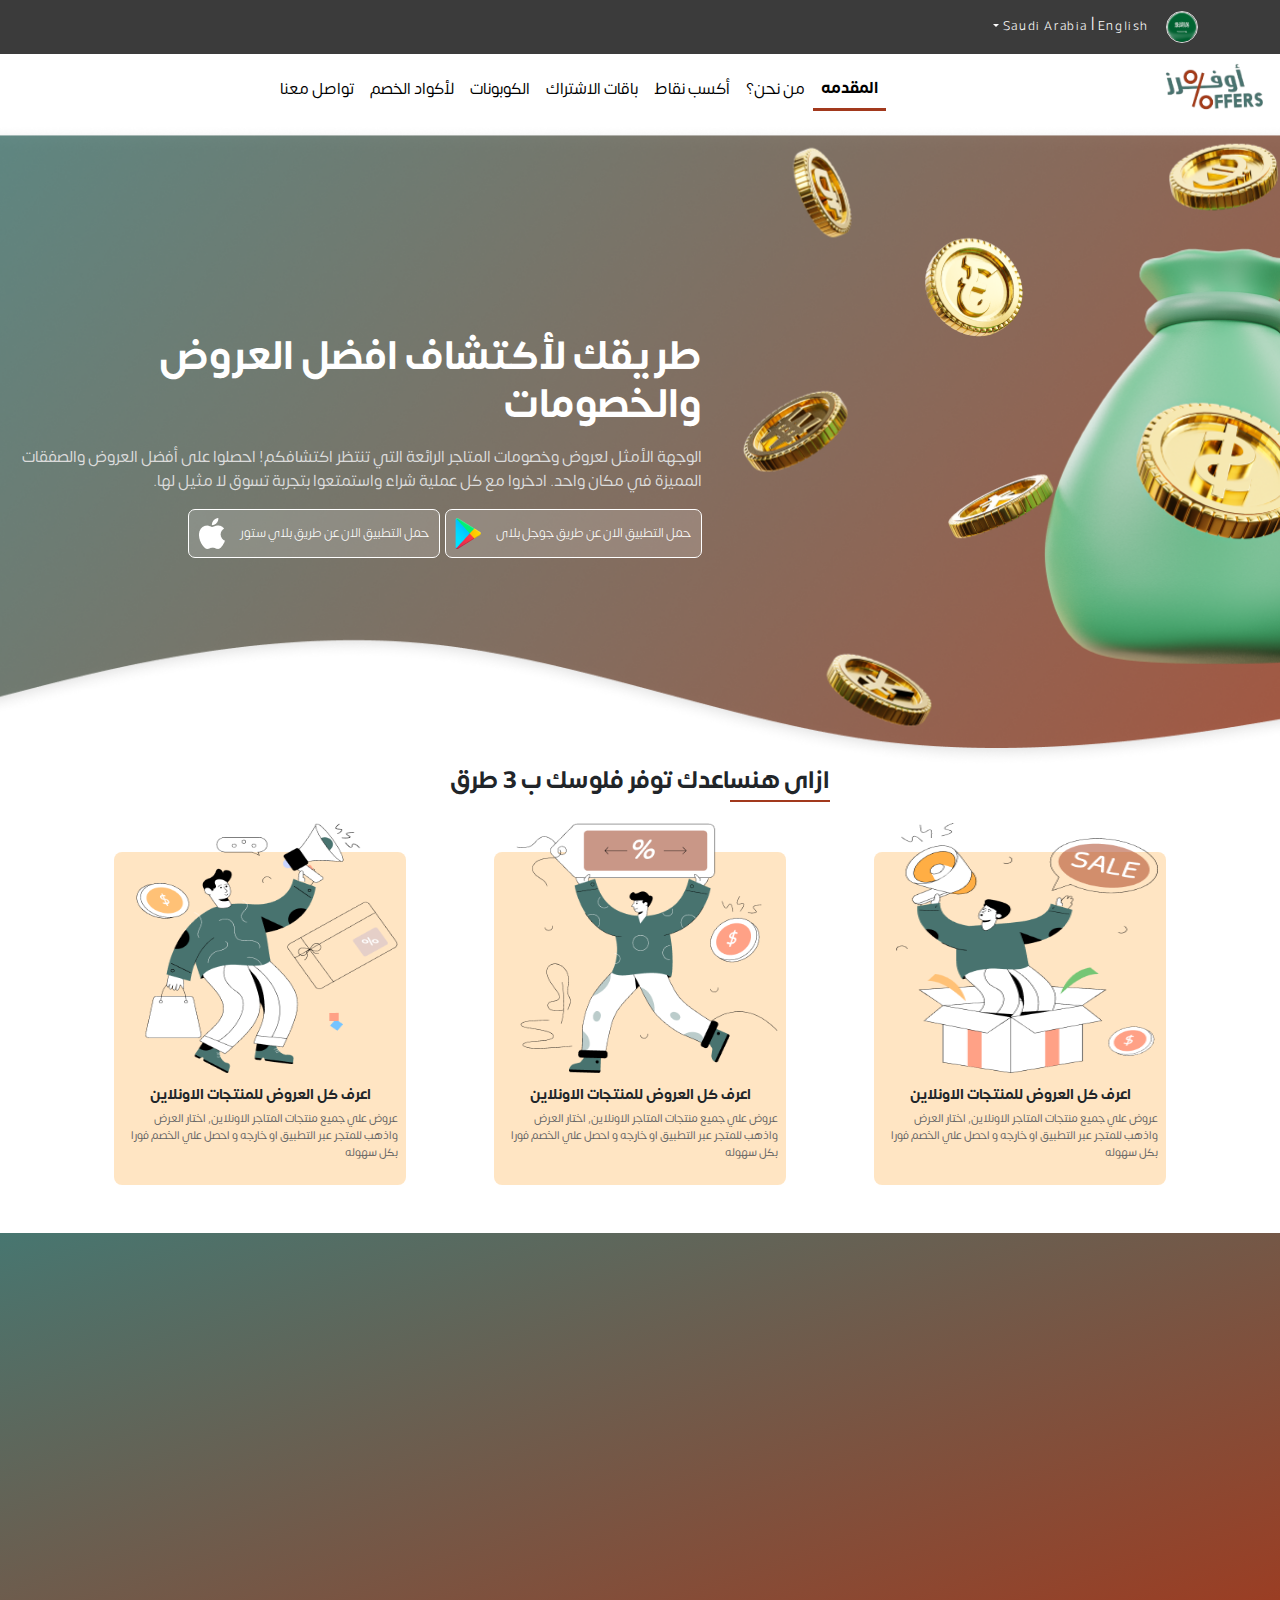
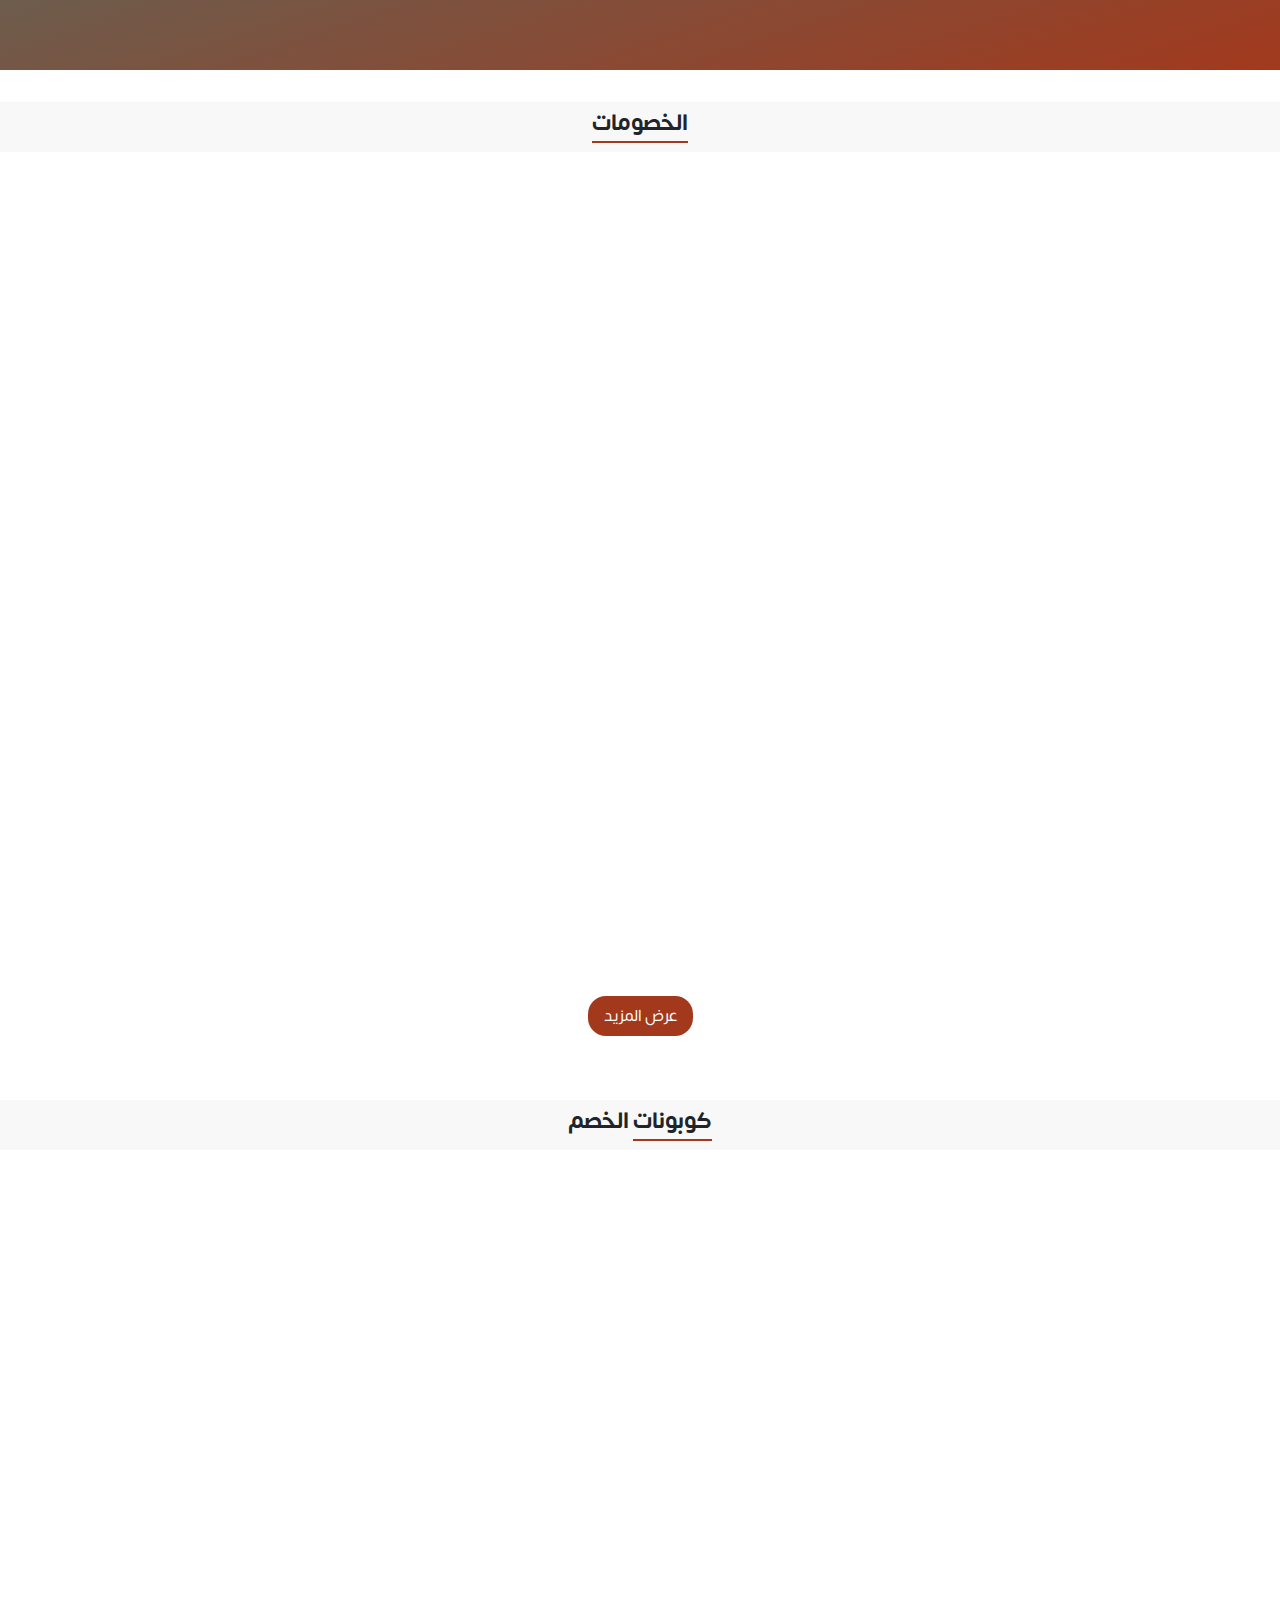
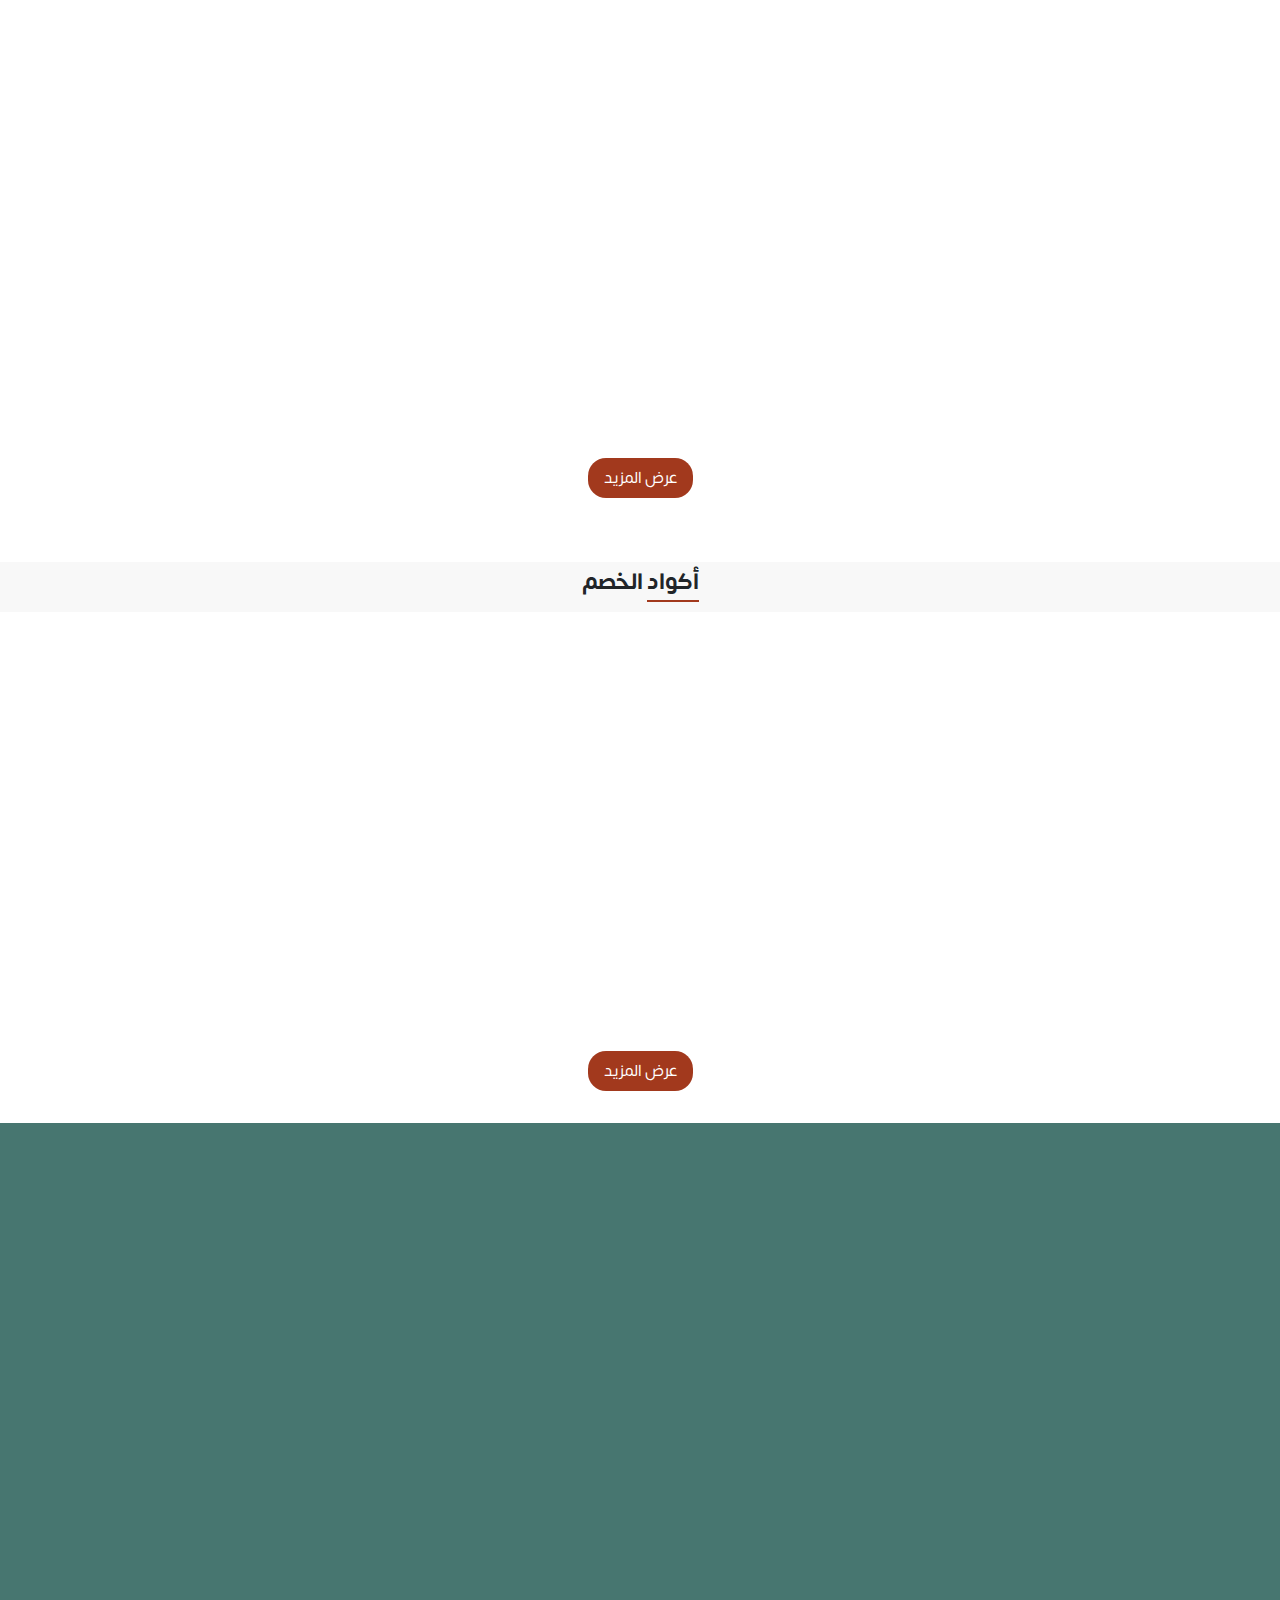
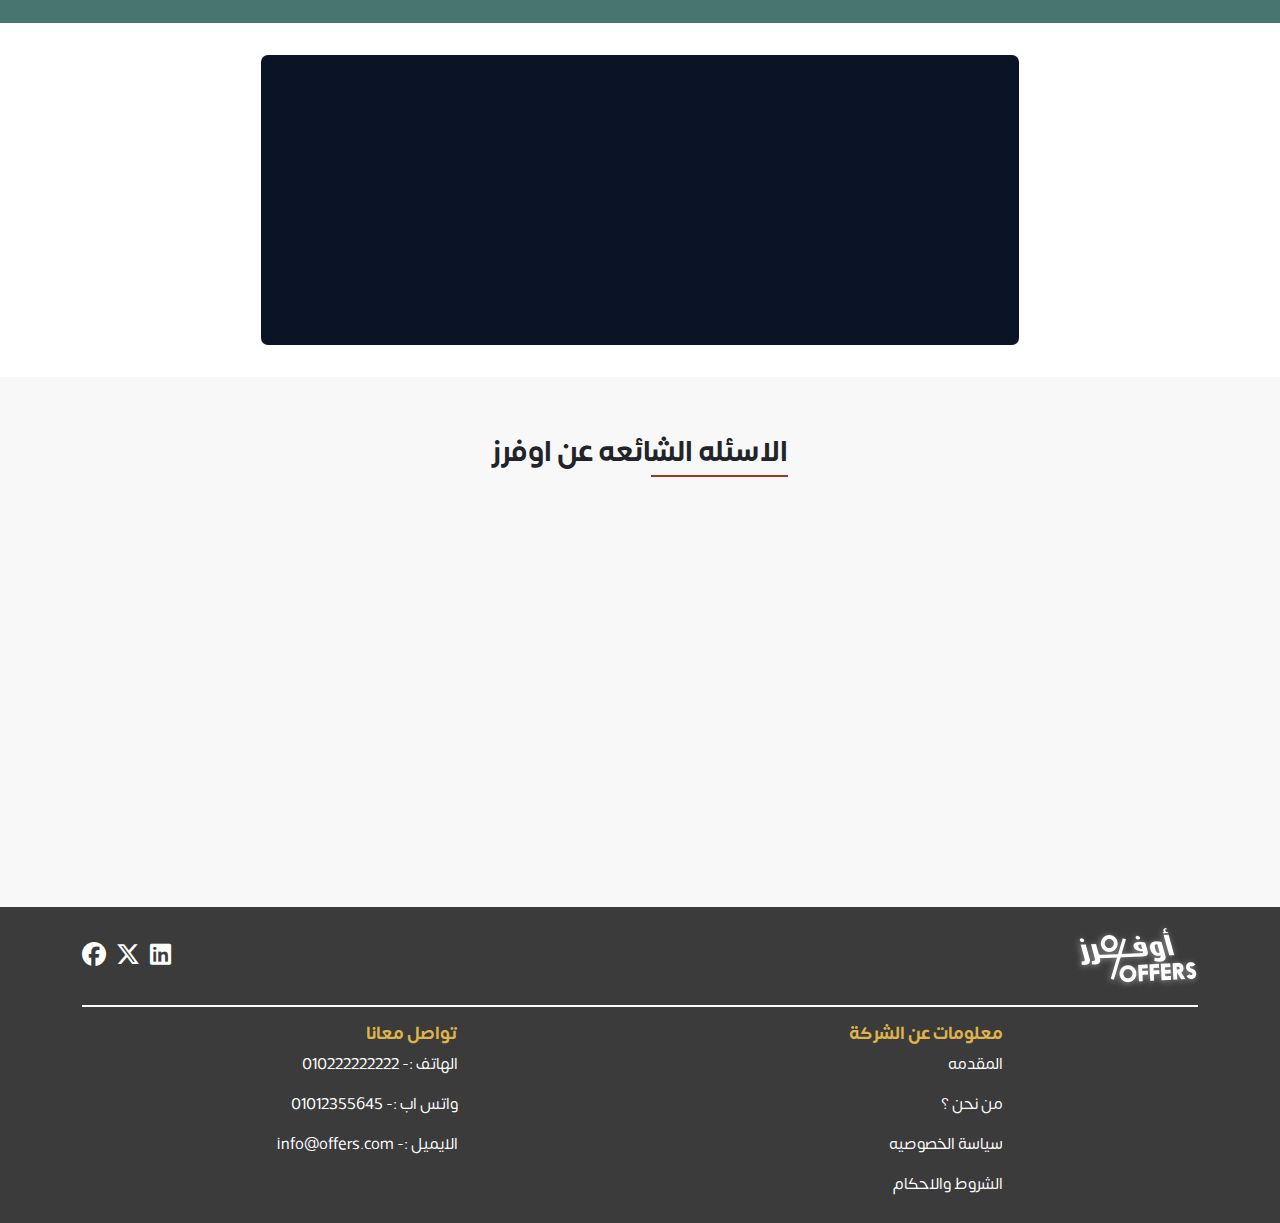
==== commit eb7b7852: "update project in nav and grids page and style interstedd darsh" ====
--- a/Index.html
+++ b/Index.html
@@ -89,19 +89,21 @@
                   <a class="nav-link" href="about_us.html">من نحن؟</a>
                 </li>
                 <li class="nav-item">
-                  <a class="nav-link" href="#">خدامتنا</a>
+                  <a class="nav-link" href="pionts.html">أكسب نقاط</a>
                 </li>
                 <li class="nav-item">
-                  <a class="nav-link" href="#">شركاء عملنا</a>
+                  <a class="nav-link" href="subscription.html"
+                    >باقات الاشتراك</a
+                  >
                 </li>
                 <li class="nav-item">
-                  <a class="nav-link" href="#">المجالات</a>
+                  <a class="nav-link" href="copon_grid.html">الكوبونات</a>
                 </li>
                 <li class="nav-item">
-                  <a class="nav-link" href="#">باقات الاشتراك</a>
+                  <a class="nav-link" href="code_grid.html">لأكواد الخصم</a>
                 </li>
                 <li class="nav-item">
-                  <a class="nav-link" href="#">تواصل معنا</a>
+                  <a class="nav-link" href="contact-us.html">تواصل معنا</a>
                 </li>
               </ul>
             </div>
@@ -370,7 +372,7 @@
         </div>
         <!-- السكشن بتاع الخوصومات يا درش اصحي ليغفلونا -->
         <!-- السكشن بتاع الكوبونات يا درش اصحي ليغفلونا -->
-        <div class="discount">
+        <div class="discount" id="sec-coupon">
           <div class="hed-dis">
             <h4><span>كوبونات</span> الخصم</h4>
           </div>
@@ -524,7 +526,7 @@
         </div>
         <!-- السكشن بتاع الكوبونات يا درش اصحي ليغفلونا -->
         <!-- السكشن بتاع اكواد الخصم يا درش اصحي ليغفلونا -->
-        <div class="discount">
+        <div class="discount" id="sec-code">
           <div class="hed-dis">
             <h4><span>أكواد</span> الخصم</h4>
           </div>
@@ -670,15 +672,13 @@
               </div>
             </div>
             <div class="btn-more">
-              <a href="#">
+              <a href="code_grid.html">
                 <button class="more-dis">عرض المزيد</button>
               </a>
             </div>
           </div>
         </div>
         <!-- السكشن اكواد الخصم يا درش اصحي ليغفلونا -->
-       
-     
 
         <!-- من اول هنا يا اخوو السكشن بتاع الاميل -->
         <div class="insite-email">
@@ -810,7 +810,7 @@
       <!-- main_content -->
 
       <!-- footer -->
-       <footer class="footer">
+      <footer class="footer">
         <div class="main-footer">
           <div class="container">
             <div class="header">
--- a/scss/style.min.css
+++ b/scss/style.min.css
@@ -1 +1 @@
-.top_bar{background:var(--ten-color);color:var(--bg-color);width:100%;height:54px;display:flex;justify-content:center;align-items:center}.top_bar .top_bar_content{display:flex;justify-content:start;align-items:center;gap:5px}.top_bar .top_bar_content img{width:32px;height:32px;border-radius:50%;border:1px solid var(--eight-color)}.top_bar .top_bar_content .btn{font-family:"light";font-size:.8rem;letter-spacing:.1rem;box-shadow:unset !important;border:0;color:var(--bg-color)}div#navbarSupportedContent{justify-content:center !important;align-items:center !important;flex-grow:unset !important;margin:auto !important}.logopng{width:123px;height:54px;display:flex;justify-content:center;align-items:center}.logopng img{width:90%}li.nav-item{display:flex;justify-content:center;align-items:center}a.nav-link{font-family:"regular";color:#000}a.nav-link:hover{color:var(--seven-color)}a.nav-link.active{font-family:"bold";border-bottom:3px solid;border-color:var(--two-color);color:#000}ul.dropdown-menu.show li{font-family:"regular"}ul.dropdown-menu.show .nav-link.active{font-family:"bold";border-bottom:3px solid;border-color:var(--two-color);color:#000}.bas-des .main_content{width:100%;height:100%}.bas-des .main_content .sec-hero{background-image:url("../photo/content-one.png");width:100%;height:643px;background-position:center;background-size:cover;display:flex;justify-content:center;align-items:center;z-index:111111;position:relative;overflow:hidden}.bas-des .main_content .sec-hero .button-hero button{padding:.5rem .6rem;border:1px solid #fff;border-radius:7px;background-color:rgba(255,255,255,.168627451);color:#fff;font-family:"light";transition:all .3s ease-in-out;font-size:.8rem}.bas-des .main_content .sec-hero .button-hero button img{margin-right:15px}.bas-des .main_content .sec-hero .button-hero button:hover{background-color:var(--two-color);color:#fff}.bas-des .main_content .sec-hero .circle{position:absolute;border-radius:50%;background:rgba(255,255,255,.199);opacity:.2;animation:randomCircleAnimation 8s ease-in-out infinite}.bas-des .main_content .sec-hero .square{position:absolute;background:rgba(255,255,255,.151);opacity:.2;animation:randomSquareAnimation 6s ease-in-out infinite}@keyframes randomCircleAnimation{0%{width:50px;height:50px;top:20%;left:20%;transform:translate(-50%, -50%) scale(1);opacity:.2}25%{width:80px;height:80px;top:30%;left:60%;transform:translate(-50%, -50%) scale(1.2);opacity:.2}50%{width:60px;height:60px;top:50%;left:40%;transform:translate(-50%, -50%) scale(1.5);opacity:.4}75%{width:70px;height:70px;top:70%;left:80%;transform:translate(-50%, -50%) scale(1);opacity:.3}100%{width:50px;height:50px;top:20%;left:20%;transform:translate(-50%, -50%) scale(1);opacity:.1}}@keyframes randomSquareAnimation{0%{width:40px;height:40px;top:10%;left:10%;transform:translate(-50%, -50%) scale(1);opacity:.4}25%{width:70px;height:70px;top:30%;left:30%;transform:translate(-50%, -50%) scale(1.2);opacity:.3}50%{width:50px;height:50px;top:60%;left:60%;transform:translate(-50%, -50%) scale(1.5);opacity:.2}75%{width:60px;height:60px;top:40%;left:80%;transform:translate(-50%, -50%) scale(1);opacity:.2}100%{width:40px;height:40px;top:10%;left:10%;transform:translate(-50%, -50%) scale(1);opacity:.1}}.bas-des .main_content .circle:nth-child(1){animation-delay:0s}.bas-des .main_content .circle:nth-child(2){animation-delay:1s}.bas-des .main_content .circle:nth-child(3){animation-delay:2s}.bas-des .main_content .circle:nth-child(4){animation-delay:3s}.bas-des .main_content .square:nth-child(1){animation-delay:0s}.bas-des .main_content .square:nth-child(2){animation-delay:1s}.bas-des .main_content .square:nth-child(3){animation-delay:2s}.bas-des .main_content .square:nth-child(4){animation-delay:3s}.bas-des .main_content .content-hero{display:flex;justify-content:space-between;align-items:center}.bas-des .main_content .content-hero .text-hero{width:55%}.bas-des .main_content .content-hero .text-hero h4{color:#fff;font-family:"bold";font-size:2.5rem}.bas-des .main_content .content-hero .text-hero p{color:#dbdbdb;font-family:"regular";font-size:1rem;width:100%;margin-top:1rem}.bas-des .main_content .content-hero .img-hero img{width:100%}.bas-des .main_content .three-way .headers h4{text-align:center;font-family:"bold"}.bas-des .main_content .three-way .headers h4 span{border-bottom:2px solid var(--two-color)}.bas-des .main_content .three-way .card-threeway{margin:3rem 2rem;background:var(--nine-color);padding:.5rem;border-radius:8px}.bas-des .main_content .three-way .card-threeway .img{width:100%;margin-top:-2.3rem}.bas-des .main_content .three-way .card-threeway .img img{width:95%;height:250px;animation:upDown 3s ease-in-out infinite}.bas-des .main_content .three-way .card-threeway .text h4{font-family:"bold";font-size:.9rem;text-align:center;margin-top:.8rem}.bas-des .main_content .three-way .card-threeway .text p{display:-webkit-box;-webkit-line-clamp:3;-webkit-box-orient:vertical;overflow:hidden;text-overflow:ellipsis;font-family:"regular";color:#636363;font-size:.7rem}.bas-des .main_content .three-way .card-threeway .text p.expanded{-webkit-line-clamp:unset;overflow:visible}.bas-des .main_content .three-way .card-threeway .text button{background-color:var(--two-color);color:#fff;font-family:"regular";display:block;margin-inline-start:auto;border:0;padding:.1rem .5rem;font-size:.6rem;border-radius:4px}@keyframes upDown{0%,100%{transform:translateY(0)}50%{transform:translateY(-10px)}}.bas-des .main_content .offers-descount{background-image:linear-gradient(to bottom right, var(--six-color), var(--two-color));display:flex;justify-content:center;align-items:center;width:100%;height:437px;margin-bottom:2rem}.bas-des .main_content .offers-descount .allof{display:flex;justify-content:center;align-items:center}.bas-des .main_content .offers-descount .allof .img{width:50%}.bas-des .main_content .offers-descount .allof .img img{width:87%}.bas-des .main_content .offers-descount .allof .text{width:50%}.bas-des .main_content .offers-descount .allof .text h4{font-family:"bold";color:#fff;font-size:1.8rem}.bas-des .main_content .offers-descount .allof .text p{font-family:"regular";color:#dbdbdb;font-size:1rem;width:91%}.bas-des .main_content .phone-text{margin-right:7%;position:relative;display:flex;justify-content:center;align-items:center;height:500px}.bas-des .main_content .phone-text .text{margin-top:3rem}.bas-des .main_content .phone-text .text h4{font-family:"bold";font-size:1.8rem}.bas-des .main_content .phone-text .text .button-text{display:flex;justify-content:start;align-items:center;gap:10px}.bas-des .main_content .phone-text .text .button-text button{background:#fff;border:1px solid;border-radius:7px;font-size:.8rem;font-family:"regular";width:100%;height:45px;transition:all .3s ease-in-out}.bas-des .main_content .phone-text .text .button-text button img{margin-right:15px;width:7%}.bas-des .main_content .phone-text .text .button-text button:hover{background-color:var(--two-color);color:#fff;border:1px solid var(--two-color)}.bas-des .main_content .phone-text .text p{font-family:"regular";color:#636363}.bas-des .main_content .phone-text .img{position:relative;display:flex;justify-content:center;align-items:center}.bas-des .main_content .phone-text img.circle{width:65%}.bas-des .main_content .phone-text img.phone-img{width:100%;position:absolute;top:-23%;left:0;right:-2%;bottom:0;animation:fade 4s infinite}.bas-des .main_content .phone-text .phone-img:nth-child(2){animation-delay:2s}@keyframes fade{0%,20%{opacity:1}25%,45%{opacity:1}50%,100%{opacity:0}}.bas-des .main_content .main-header{display:flex;justify-content:center;align-items:center;height:72px;background:var(--four-color);margin-bottom:2rem}.bas-des .main_content .main-header h4{font-family:"bold";font-size:1.5rem}.bas-des .main_content .main-header h4 span{border-bottom:2px solid var(--two-color)}.bas-des .main_content .insite-email{margin-bottom:2rem;background-color:var(--six-color);width:100%;height:500px;display:flex;justify-content:center;align-items:center}.bas-des .main_content .insite-email .content{display:flex;justify-content:center;align-items:center}.bas-des .main_content .insite-email .content img{width:441px;height:284px;animation:moveUpAndDown 2s infinite}.bas-des .main_content .insite-email .content h4{color:#fff;font-family:"bold";font-size:1.8rem;width:90%}.bas-des .main_content .insite-email .content p{color:#e5e5e5;font-family:"regular"}.bas-des .main_content .insite-email .content input[type=email]{color:#fff;width:90%;background:linear-gradient(to right, rgba(211, 211, 211, 0.6039215686), rgba(255, 255, 255, 0.11));border:1px solid #fff;border-radius:7px;padding:.5rem 1rem}.bas-des .main_content .insite-email .content input[type=email]::placeholder{font-family:"regular";color:#fff}.bas-des .main_content .insite-email .content input[type=email]::focus-visible{border:none !important;outline:none !important}.bas-des .main_content .insite-email .content button{width:25%;margin-top:1rem;padding:.3rem 7rem;border:1px solid #fff;font-family:"regular";color:#fff;background:linear-gradient(to right, rgba(211, 211, 211, 0.6039215686), rgba(255, 255, 255, 0.11));border-radius:7px}@keyframes moveUpAndDown{0%{transform:translateY(0)}50%{transform:translateY(-20px)}100%{transform:translateY(0)}}.bas-des .main_content .come{display:flex;justify-content:center;align-items:center;margin:auto}.bas-des .main_content .come .content{background-color:var(--fifve-color);width:68%;height:290px;margin:auto;border-radius:7px;margin-bottom:2rem;padding:1rem;display:flex;justify-content:center;align-items:center}.bas-des .main_content .come .content .text h4{font-family:"bold";font-size:1.4rem;color:#fff}.bas-des .main_content .come .content .text p{font-family:"regular";color:#e5e5e5;font-size:.9rem}.bas-des .main_content .come .content .text button{width:52%;margin-top:1rem;padding:.3rem 2rem;border:1px solid #fff;font-family:"regular";font-size:.7rem;color:#fff;background:linear-gradient(to right, rgba(211, 211, 211, 0.6039215686), rgba(255, 255, 255, 0.11));border-radius:7px;display:flex;justify-content:center;align-items:center}.bas-des .main_content .come .content .text a{text-decoration:none}.bas-des .main_content .come .content .img{position:relative}.bas-des .main_content .come .content .img img{width:100%}.bas-des .main_content .come .content .img h4{position:absolute;top:7rem;right:5rem;color:#fff;font-family:"light";transform:skew(-3deg, 5deg);font-size:1.3rem}.bas-des .main_content .ask-que{background-color:#f8f8f8;padding:2rem}.bas-des .main_content .ask-que .header-ask{display:flex;justify-content:center;align-items:center;height:70px}.bas-des .main_content .ask-que .header-ask h4{font-family:"bold";font-size:1.8rem;margin-top:3rem;margin-bottom:2rem}.bas-des .main_content .ask-que .header-ask h4 span{border-bottom:2px solid var(--two-color)}.bas-des .main_content .ask-que div#accordionExample{border:none !important;margin-top:3rem}.bas-des .main_content .ask-que div#accordionExample .accordion-button::after{margin-left:0 !important;margin:auto;width:40px;height:40px;border:1px solid #000;border-radius:50%;display:flex;justify-content:center;align-items:center;background-position:center}.bas-des .main_content .ask-que div#accordionExample .accordion-item{margin-bottom:1rem;border-radius:7px}.bas-des .main_content .ask-que div#accordionExample button.accordion-button{background:rgba(71,118,112,.0823529412);box-shadow:0 !important;outline:none !important;border:none !important;font-family:"bold";color:#000;border-radius:7px}.bas-des .main_content .ask-que div#accordionExample .accordion-item{background:rgba(71,118,112,.0470588235);font-family:"regular";border-radius:7px}.bas-des .main_content .ask-que div#accordionExample .accordion-button:focus{z-index:3;border-color:none !important;outline:0 !important;box-shadow:unset !important}.bas-des .privacy-policy{margin:2rem 0rem}.bas-des .privacy-policy .text h4{font-family:"bold";color:var(--seven-color);font-size:1.5rem}.bas-des .privacy-policy .text p{font-family:"regular";font-family:1.1rem}.bas-des .privacy-policy .img{display:flex;justify-content:center;align-items:center}.bas-des .privacy-policy .img img{width:90%}.bas-des .terms{margin:2rem 0rem}.bas-des .terms .text h4{font-family:"bold";color:var(--seven-color);font-size:1.5rem}.bas-des .terms .text p{font-family:"regular";font-family:1.1rem}.bas-des .terms .img{display:flex;justify-content:center;align-items:center}.bas-des .terms .img img{width:90%}.bas-des .discount{text-align:center;margin-top:2rem}.bas-des .discount .mid-dis{text-decoration:none}.bas-des .discount .btn-more{margin-top:3rem}.bas-des .discount .btn-more button.more-dis{background:#a2391d;color:#fff;font-family:"regular";border:0;padding:.5rem 1rem;border-radius:18px;margin-bottom:2rem}.bas-des .discount img{width:362px;height:265px}.bas-des .discount a{color:#000}.bas-des .discount .all-dis{text-align:start;border-radius:10px;overflow:hidden;padding:.5rem;margin-top:1rem;box-shadow:0 4px 12px rgba(0,0,0,.15);position:relative}.bas-des .discount .all-dis .small-code{background:#a2391d;padding:.3rem;border-radius:10px 0 10px 0;color:#fff;margin-left:-11px}.bas-des .discount .all-dis .img-code{display:flex;justify-content:space-between;align-items:center}.bas-des .discount .all-dis .img-code p{margin:0;font-size:.6rem}.bas-des .discount .all-dis button.code-btn{border:1px solid #a2391d;width:100%;padding:.5rem;color:#fff;background:linear-gradient(to right, transparent 50%, #a2391d 50%);background-size:200% 100%;background-position:right bottom;border-radius:7px;transition:all .7s ease;position:relative;overflow:hidden}.bas-des .discount .all-dis button.code-btn:hover{background-position:left bottom;color:#a2391d;letter-spacing:1px;border:1px solid #a2391d;font-family:"bold"}.bas-des .discount .all-dis button.code-btn:active{transform:translateY(2px);box-shadow:0 4px 10px rgba(0,0,0,.15)}.bas-des .discount .all-dis .img-code img{width:45px;height:45px;border-radius:6px}.bas-des .discount .all-dis .dis-tex{display:flex;justify-content:end;align-items:center;margin-bottom:0;gap:10px}.bas-des .discount .all-dis .dis-tex .new{background-color:#a2391d;color:#fff;font-family:"regular";padding:.2rem .5rem;border-radius:6px}.bas-des .discount .all-dis .dis-tex .old{text-decoration:line-through}.bas-des .discount .all-dis .small-dis{position:absolute;background:#fff;top:21px;width:76px;height:25px;display:flex;justify-content:center;align-items:center;z-index:11111;border-radius:10px 0px 0 10px}.bas-des .discount .all-dis .small-dis h6{font-size:.7rem;color:#a2391d;font-family:"regular";margin-bottom:0}.bas-des .discount .all-dis p{font-size:.8rem;font-family:"regular";font-family:"regular";display:flex;justify-content:start;align-items:center;gap:6px}.bas-des .discount .all-dis p .circless{width:25px;height:25px;border:1px solid #a2391d;border-radius:50%;padding:.1rem;overflow:hidden}.bas-des .discount .all-dis a{font-size:.8rem;display:block !important;margin-inline-start:auto !important;text-align:end;color:#a2391d;font-family:"regular";margin-top:-0.6rem}.bas-des .discount .all-dis .text h4{margin-top:1rem;font-size:1rem;font-family:"bold"}.bas-des .discount .all-dis .img img{border-radius:10px;transition:.5s}.bas-des .discount .all-dis .img{overflow:hidden;transition:.7s}.bas-des .discount .all-dis:hover .img img{transform:scale(1.4) rotate(15deg);filter:brightness(0.5)}.bas-des .discount .hed-dis{height:50px;display:flex;justify-content:center;align-items:center;background-color:var(--four-color)}.bas-des .discount .hed-dis h4{font-family:"bold";font-size:1.4rem}.bas-des .discount .hed-dis h4 span{border-bottom:2px solid var(--two-color)}.bas-des .main-title{background-color:var(--four-color);margin:auto;text-align:center;margin-top:3rem;height:50px;display:flex;justify-content:center;align-items:center}.bas-des .main-title h1{font-family:"bold";font-size:1.8rem;color:#a2391d}.bas-des .main-grid{margin-bottom:1rem;padding:.5rem 2rem;text-align:center;margin-top:2rem}.bas-des .main-grid .mid-dis{text-decoration:none}.bas-des .main-grid .btn-more{margin-top:3rem}.bas-des .main-grid .btn-more button.more-dis{background:#a2391d;color:#fff;font-family:"regular";border:0;padding:.5rem 1rem;border-radius:18px}.bas-des .main-grid img{width:100%;height:100%}.bas-des .main-grid a{color:#000}.bas-des .main-grid .all-dis{text-align:start;border-radius:10px;overflow:hidden;padding:.5rem;margin-top:1rem;box-shadow:0 4px 12px rgba(0,0,0,.15);position:relative}.bas-des .main-grid .all-dis .small-code{background:#a2391d;padding:.3rem;border-radius:10px 0 10px 0;color:#fff;margin-left:-11px}.bas-des .main-grid .all-dis .img-code{display:flex;justify-content:space-between;align-items:center}.bas-des .main-grid .all-dis .img-code p{margin:0;font-size:.6rem}.bas-des .main-grid .all-dis button.code-btn{border:1px solid #a2391d;width:100%;padding:.5rem;color:#fff;background:linear-gradient(to right, transparent 50%, #a2391d 50%);background-size:200% 100%;background-position:right bottom;border-radius:7px;transition:all .7s ease;position:relative;overflow:hidden}.bas-des .main-grid .all-dis button.code-btn:hover{background-position:left bottom;color:#a2391d;letter-spacing:1px;border:1px solid #a2391d;font-family:"bold"}.bas-des .main-grid .all-dis button.code-btn:active{transform:translateY(2px);box-shadow:0 4px 10px rgba(0,0,0,.15)}.bas-des .main-grid .all-dis .img-code img{width:45px;height:45px;border-radius:6px}.bas-des .main-grid .all-dis .dis-tex{display:flex;justify-content:end;align-items:center;margin-bottom:0;gap:10px}.bas-des .main-grid .all-dis .dis-tex .new{background-color:#a2391d;color:#fff;font-family:"regular";padding:.2rem .5rem;border-radius:6px}.bas-des .main-grid .all-dis .dis-tex .old{text-decoration:line-through}.bas-des .main-grid .all-dis .small-dis{position:absolute;background:#fff;top:21px;width:76px;height:25px;display:flex;justify-content:center;align-items:center;z-index:11111;border-radius:10px 0px 0 10px}.bas-des .main-grid .all-dis .small-dis h6{font-size:.7rem;color:#a2391d;font-family:"regular";margin-bottom:0}.bas-des .main-grid .all-dis p{font-size:.8rem;font-family:"regular";font-family:"regular";display:flex;justify-content:start;align-items:center;gap:6px}.bas-des .main-grid .all-dis p .circless{width:25px;height:25px;border:1px solid #a2391d;border-radius:50%;padding:.1rem;overflow:hidden}.bas-des .main-grid .all-dis a{font-size:.8rem;display:block !important;margin-inline-start:auto !important;text-align:end;color:#a2391d;font-family:"regular";margin-top:-0.6rem}.bas-des .main-grid .all-dis .text h4{margin-top:1rem;font-size:1rem;font-family:"bold"}.bas-des .main-grid .all-dis .img img{border-radius:10px;transition:.5s}.bas-des .main-grid .all-dis .img{overflow:hidden;transition:.7s}.bas-des .main-grid .all-dis:hover .img img{transform:scale(1.4) rotate(15deg);filter:brightness(0.5)}.bas-des .main-grid .hed-dis{height:50px;display:flex;justify-content:center;align-items:center;background-color:var(--four-color)}.bas-des .main-grid .hed-dis h4{font-family:"bold";font-size:1.4rem}.bas-des .main-grid .hed-dis h4 span{border-bottom:2px solid var(--two-color)}.bas-des .discount-copone{text-align:center;margin-top:5rem}.bas-des .discount-copone a{color:#000}.bas-des .discount-copone img{width:362px;height:265px}.bas-des .discount-copone .all-dis .text h4{margin-top:.5rem;font-size:.7rem;font-family:"bold"}.bas-des .discount-copone .hed-dis{height:50px;display:flex;justify-content:center;align-items:center;background-color:var(--four-color)}.bas-des .discount-copone .hed-dis h4{font-family:"bold";font-size:1.4rem}.bas-des .discount-copone .hed-dis h4 span{border-bottom:2px solid var(--two-color)}.bas-des .discount-code{margin-bottom:7rem;text-align:center;margin-top:5rem}.bas-des .discount-code a{color:#000}.bas-des .discount-code img{width:362px;height:265px}.bas-des .discount-code .all-dis .text h4{margin-top:1rem;font-size:1rem;font-family:"bold"}.bas-des .discount-code .hed-dis{margin-bottom:3rem;height:50px;display:flex;justify-content:center;align-items:center;background-color:var(--four-color)}.bas-des .discount-code .hed-dis h4{font-family:"bold";font-size:1.4rem}.bas-des .discount-code .hed-dis h4 span{border-bottom:2px solid var(--two-color)}.bas-des .main-detalis .swiper.mySwiper.swiper-initialized.swiper-horizontal.swiper-rtl{height:75vh;margin-bottom:2rem}.bas-des .main-detalis .swiper img{width:100%;height:100%;object-fit:cover}.bas-des .main-detalis .swiper .swiper-button-prev{color:#a2391d}.bas-des .main-detalis .swiper .swiper-button-next{color:#a2391d}.bas-des .main-detalis .swiper .swiper-pagination-bullet-active{background-color:#a2391d}.bas-des .main-detalis .frist-text{display:flex;justify-content:space-between;align-items:center}.bas-des .main-detalis .frist-text h4{display:flex;align-items:center;justify-content:start;gap:6px;font-family:"bold"}.bas-des .main-detalis .frist-text h4 img{width:30px;height:30px;border-radius:50%;border:1px solid #a2391d}.bas-des .main-detalis .frist-text p{background-color:#a2391d;color:#fff;font-family:"regular";font-size:.8rem;padding:.2rem .5rem;border-radius:6px;margin-bottom:0}.bas-des .main-detalis .sec-text h4{font-family:"bold";font-size:1rem;margin-top:3rem}.bas-des .main-detalis .sec-text p{font-family:"regular"}.bas-des .main-detalis .sec-text .dis-box{background-color:#a2391d;width:fit-content;padding:.5rem;margin-bottom:1rem;border-radius:6px}.bas-des .main-detalis .sec-text .dis-box p{margin-bottom:0;color:#fff}.bas-des .main-detalis .last-text p{font-family:"regular";margin-bottom:.8rem}.bas-des .main-detalis .last-text p span{margin-right:.5rem;font-family:"bold"}.bas-des .main-detalis .last-text i{background:#a2391d;padding:.5rem;border-radius:50%;color:#fff}.bas-des .main-detalis #map{margin-bottom:1rem}.bas-des .mySwiper{direction:rtl}.main-footer{background-color:var(--one-color);width:100%;height:316px}.main-footer img{filter:grayscale(100%) brightness(0) invert(1) drop-shadow(-1px 1px 3px rgba(255, 255, 255, 0.445))}.header{display:flex;justify-content:space-between;align-items:center;height:100px;border-bottom:2px solid #fff;margin-bottom:1rem}.footer-text-one h4{color:var(--seven-color);font-family:"bold";font-size:1.1rem}.footer-text-two h4{color:var(--seven-color);font-family:"bold";font-size:1.1rem}.allend-footer{display:flex;justify-content:space-around;align-items:baseline}.left a i{color:#fff;font-size:1.5rem;margin-right:5px}.links a{text-decoration:none}.links a p{font-family:"regular";color:#fff;transition:.7s}.links a p:hover{transform:translateX(-10px);color:var(--seven-color)}.footer-link.active p{color:var(--eight-color);font-family:"bold";border-bottom:2px solid var(--eight-color);width:fit-content}.links{text-align:justify !important}.left a i{transition:.9s}.left a i:hover{color:var(--seven-color);transform:rotate(360deg)}@media screen and (max-width: 600px){body{font-size:.8rem !important}h1,h2,h3,h4,h5,h6{font-size:1.2rem !important}p{font-size:.9rem !important}.bas-des .main_content .content-hero{display:block}.bas-des .main_content .content-hero .img-hero img{width:50%}.bas-des .main_content .content-hero .text-hero{width:100%}.bas-des .main_content .content-hero .text-hero h4{font-size:1.5rem}.bas-des .main_content .content-hero .text-hero p{font-size:.9rem}.bas-des .main_content .sec-hero .button-hero button{padding:.1rem .2rem;width:49%;font-size:.5rem}.bas-des .main_content .sec-hero{height:362px;text-align:center !important;padding:.5rem}.bas-des .main_content .sec-hero .img-hero img{display:none}.bas-des .main_content .offers-descount .allof{display:block}.bas-des .main_content .offers-descount .allof .text{width:100%}.bas-des .main_content .offers-descount .allof .img{width:100%}.bas-des .main_content .offers-descount .allof .img img{width:80% !important}.bas-des .main_content .offers-descount{height:386px;text-align:center}.bas-des .main_content .offers-descount .allof .text p{width:100%}.bas-des .main_content .three-way .card-threeway{margin:2rem 1rem}.bas-des .main_content .phone-text .text .button-text button{background:#fff;border:1px solid;border-radius:7px;font-size:.7rem;font-family:"regular";width:100%;height:61px;transition:all .3s ease-in-out;padding:.5rem}.bas-des .main_content .phone-text{height:100%}.bas-des .main_content .phone-text .text .button-text{display:flex;justify-content:start;align-items:center;gap:10px;margin-bottom:2rem}.bas-des .main_content .insite-email .content{display:block}.bas-des .main_content .insite-email .content img{width:100%;height:100%}.bas-des .main_content .insite-email .content h4{width:100%}.bas-des .main_content .insite-email{text-align:center}.bas-des .main_content .insite-email{margin-top:1rem;height:449px}.bas-des .main_content .come .content{width:100%;display:block;text-align:center}.bas-des .main_content .come .content .img img{width:50% !important}.bas-des .main_content .come .content .text button{width:100%}.bas-des .main_content .come .content .img h4{display:none}.bas-des .main_content .ask-que{padding:0rem}li.nav-item{display:block}.logopng{width:20%;height:100%;display:block}.allend-footer{display:block}.main-footer img{width:78%}.main-footer{height:100%}.bas-des .main_content .phone-text .img{margin-top:3rem}.bas-des .main_content .main-header{margin-top:3rem}.bas-des .main_content .sec-hero .button-hero button img{margin-right:15px;width:8% !important}.bas-des .main_content .three-way .card-threeway .img img{height:323px !important}.bas-des .main_content .phone-text .text .button-text button img{margin-right:15px;width:14%}.bas-des .main_content .ask-que div#accordionExample button.accordion-button{font-size:.7rem}.accordion-body{padding:1rem 1.25rem;font-size:.6rem}.main-footer{height:423px !important}.bas-des .discount img{width:65%;height:unset}.bas-des .discount .all-dis .img-code img{height:80px !important}.bas-des .discount-copone img{width:65% !important;height:unset}.bas-des .discount .all-dis button.code-btn{padding:.3rem !important}.bas-des .discount .all-dis button.code-btn{font-size:.6rem !important}.bas-des .discount-code img{width:65% !important;height:unset}.bas-des .discount .all-dis .img img{width:100% !important}.bas-des .discount .all-dis p .circless{width:30px !important}.bas-des .discount .all-dis .img-code img{height:80px}.img-code img{width:40% !important}#map{margin-bottom:1rem}.swiper.mySwiper.swiper-initialized.swiper-horizontal.swiper-rtl{height:48vh !important;margin-bottom:1rem !important}}@media screen and (max-width: 768px){body{font-size:.8rem !important}h1,h2,h3,h4,h5,h6{font-size:.8rem !important}p{font-size:.9rem !important}.bas-des .main_content .content-hero{display:block}.bas-des .main_content .content-hero .img-hero img{width:50%}.bas-des .main_content .content-hero .text-hero{width:100%}.bas-des .main_content .content-hero .text-hero h4{font-size:1.5rem}.bas-des .main_content .content-hero .text-hero p{font-size:.9rem}.bas-des .main_content .sec-hero .button-hero button{padding:.1rem .2rem;width:49%;font-size:.5rem}.bas-des .main_content .sec-hero{height:362px;text-align:center !important;padding:.5rem}.bas-des .main_content .sec-hero .img-hero img{display:none}.bas-des .main_content .offers-descount .allof .text{width:100%}.bas-des .main_content .offers-descount .allof .img{width:100%}.bas-des .main_content .offers-descount{height:386px;text-align:center}.bas-des .main_content .offers-descount .allof .text p{width:100%}.bas-des .main_content .three-way .card-threeway{margin:2rem 1rem}.bas-des .main_content .phone-text .text .button-text button{background:#fff;border:1px solid;border-radius:7px;font-size:.7rem;font-family:"regular";width:100%;height:61px;transition:all .3s ease-in-out;padding:.5rem}.bas-des .main_content .phone-text{height:100%}.bas-des .main_content .phone-text .text .button-text{display:flex;justify-content:start;align-items:center;gap:10px;margin-bottom:2rem}.bas-des .main_content .insite-email .content img{width:40%;height:100%}.bas-des .main_content .insite-email .content h4{width:100%}.bas-des .main_content .insite-email{text-align:center}.bas-des .main_content .insite-email{margin-top:1rem;height:449px}.bas-des .main_content .come .content{width:100%;text-align:center}.bas-des .main_content .come .content .text button{width:100%}.bas-des .main_content .ask-que{padding:0rem}.bas-des .main_content .come .content .img h4{top:8rem;right:6rem}li.nav-item{display:block}.logopng{width:20%;height:100%;display:block}.main-footer img{width:78%}.main-footer{height:100%}.bas-des .main_content .phone-text .img{margin-top:3rem}.bas-des .main_content .main-header{margin-top:0rem}.bas-des .main_content .three-way .card-threeway .img img{height:180px}.bas-des .main_content .sec-hero .button-hero button{padding:.5rem}.bas-des .main_content .sec-hero .button-hero button img{width:4%}.bas-des .main_content .sec-hero .button-hero button{font-size:.8rem !important}.bas-des .main_content .three-way .card-threeway{margin:1rem .5rem !important;margin-top:2rem !important}.bas-des .main_content .three-way .card-threeway .img img{height:198px}.bas-des .main_content .phone-text .text .button-text button img{margin-right:15px;width:13%}.bas-des .discount img{width:100%;height:unset}.bas-des .discount-copone img{width:100%;height:unset}.bas-des .discount-code img{width:100%;height:unset}.bas-des .discount .all-dis p{font-size:.8rem !important}.bas-des .discount .all-dis .img-code img{width:40px;height:40px;border-radius:6px}.bas-des .discount .all-dis .img-code p{font-size:.5rem !important}.bas-des .discount .all-dis button.code-btn{padding:.3rem;font-size:.6rem}.bas-des .discount .all-dis p{font-size:.6rem !important}.bas-des .discount .btn-more{margin-top:2rem}#map{margin-bottom:1rem}.swiper.mySwiper.swiper-initialized.swiper-horizontal.swiper-rtl{height:48vh !important;margin-bottom:1rem !important}}@media screen and (max-width: 1024px){.bas-des .main_content .sec-hero .button-hero button{font-size:.6rem}.bas-des .main_content .three-way .card-threeway{margin:2rem 1rem;margin-top:3rem}.bas-des .main_content .phone-text .text .button-text button{height:62px}.bas-des .main_content .come .content{width:100%}.bas-des .main_content .three-way .card-threeway .img img{height:224px}.bas-des .discount img{width:100%;height:unset}.bas-des .discount-copone img{width:100%;height:unset}.bas-des .discount-code img{width:100%;height:unset}.bas-des .discount .btn-more{margin-top:2rem}#map{margin-bottom:1rem}}@font-face{font-family:"bold";src:url("../font/alfont_com_Somar-Bold.otf")}@font-face{font-family:"regular";src:url("../font/alfont_com_Somar-Regular.otf")}@font-face{font-family:"light";src:url("../font/alfont_com_Somar-Light.otf")}@font-face{font-family:"Medium";src:url("../font/alfont_com_Somar-Medium.otf")}*{margin:0;padding:0;box-sizing:border-box}body{overflow-x:hidden;text-align:right}:root{--one-color: #3b3b3b;--two-color: #a2391d;--three-color: #47767014;--four-color: #f8f8f8;--fifve-color: #0b1427;--six-color: #477670;--seven-color: #deb349;--eight-color: #dcdcdc;--nine-color: #ffae4452;--ten-color: #3b3b3b;--bg-color: #ffffff}.big-button{padding:12px 50px;background-color:var(--two-color);border:0;border-radius:6px;color:var(--bg-color);font-family:"regular"}.big-button:hover{background-color:var(--three-color);color:var(--fifve-color);transition:all .3s ease-in-out}.mid-button{padding:10px 20px;background-color:var(--two-color);border:0;border-radius:6px;color:var(--bg-color);font-family:"regular"}.mid-button:hover{background-color:var(--three-color);color:var(--fifve-color);transition:all .3s ease-in-out}.small-button{padding:5px 10px;background-color:var(--two-color);border:0;border-radius:6px;color:var(--bg-color);font-family:"regular"}.small-button:hover{background-color:var(--three-color);color:var(--fifve-color);transition:all .3s ease-in-out}#scrollToTop{position:fixed;bottom:20px;right:20px;font-size:25px;background-color:var(--seven-color);color:#fff;border-radius:50%;text-align:center;text-decoration:none;transition:background-color .3s;width:43px;height:43px;display:flex;justify-content:center;align-items:center}#scrollToTop:hover{background-color:rgba(154,93,74,.5215686275)}::-webkit-scrollbar{width:8px !important;height:8px !important}::-webkit-scrollbar-track{background-color:var(--two-color) !important}::-webkit-scrollbar-thumb{background-color:var(--seven-color) !important;border-radius:10px !important}::-webkit-scrollbar-thumb:hover{background-color:red !important;scrollbar-width:thin}.wow{animation-duration:2s !important;data-wow-delay:.2s !important}#loader{position:fixed;top:0;left:0;width:100%;height:100%;background-color:rgba(255,255,255,.8);display:flex;justify-content:center;align-items:center;z-index:9999}.spinner{border:8px solid rgba(0,0,0,.1);border-top:8px solid #3498db;border-radius:50%;width:60px;height:60px;animation:spin 1s linear infinite}@keyframes spin{0%{transform:rotate(0deg)}100%{transform:rotate(360deg)}}body.loaded #loader{display:none}/*# sourceMappingURL=style.min.css.map */+.top_bar{background:var(--ten-color);color:var(--bg-color);width:100%;height:54px;display:flex;justify-content:center;align-items:center}.top_bar .top_bar_content{display:flex;justify-content:start;align-items:center;gap:5px}.top_bar .top_bar_content img{width:32px;height:32px;border-radius:50%;border:1px solid var(--eight-color)}.top_bar .top_bar_content .btn{font-family:"light";font-size:.8rem;letter-spacing:.1rem;box-shadow:unset !important;border:0;color:var(--bg-color)}div#navbarSupportedContent{justify-content:center !important;align-items:center !important;flex-grow:unset !important;margin:auto !important}.logopng{width:123px;height:54px;display:flex;justify-content:center;align-items:center}.logopng img{width:90%}li.nav-item{display:flex;justify-content:center;align-items:center}a.nav-link{font-family:"regular";color:#000}a.nav-link:hover{color:var(--seven-color)}a.nav-link.active{font-family:"bold";border-bottom:3px solid;border-color:var(--two-color);color:#000}ul.dropdown-menu.show li{font-family:"regular"}ul.dropdown-menu.show .nav-link.active{font-family:"bold";border-bottom:3px solid;border-color:var(--two-color);color:#000}.bas-des .main_content{width:100%;height:100%}.bas-des .main_content .sec-hero{background-image:url("../photo/content-one.png");width:100%;height:643px;background-position:center;background-size:cover;display:flex;justify-content:center;align-items:center;z-index:111111;position:relative;overflow:hidden}.bas-des .main_content .sec-hero .button-hero button{padding:.5rem .6rem;border:1px solid #fff;border-radius:7px;background-color:rgba(255,255,255,.168627451);color:#fff;font-family:"light";transition:all .3s ease-in-out;font-size:.8rem}.bas-des .main_content .sec-hero .button-hero button img{margin-right:15px}.bas-des .main_content .sec-hero .button-hero button:hover{background-color:var(--two-color);color:#fff}.bas-des .main_content .sec-hero .circle{position:absolute;border-radius:50%;background:rgba(255,255,255,.199);opacity:.2;animation:randomCircleAnimation 8s ease-in-out infinite}.bas-des .main_content .sec-hero .square{position:absolute;background:rgba(255,255,255,.151);opacity:.2;animation:randomSquareAnimation 6s ease-in-out infinite}@keyframes randomCircleAnimation{0%{width:50px;height:50px;top:20%;left:20%;transform:translate(-50%, -50%) scale(1);opacity:.2}25%{width:80px;height:80px;top:30%;left:60%;transform:translate(-50%, -50%) scale(1.2);opacity:.2}50%{width:60px;height:60px;top:50%;left:40%;transform:translate(-50%, -50%) scale(1.5);opacity:.4}75%{width:70px;height:70px;top:70%;left:80%;transform:translate(-50%, -50%) scale(1);opacity:.3}100%{width:50px;height:50px;top:20%;left:20%;transform:translate(-50%, -50%) scale(1);opacity:.1}}@keyframes randomSquareAnimation{0%{width:40px;height:40px;top:10%;left:10%;transform:translate(-50%, -50%) scale(1);opacity:.4}25%{width:70px;height:70px;top:30%;left:30%;transform:translate(-50%, -50%) scale(1.2);opacity:.3}50%{width:50px;height:50px;top:60%;left:60%;transform:translate(-50%, -50%) scale(1.5);opacity:.2}75%{width:60px;height:60px;top:40%;left:80%;transform:translate(-50%, -50%) scale(1);opacity:.2}100%{width:40px;height:40px;top:10%;left:10%;transform:translate(-50%, -50%) scale(1);opacity:.1}}.bas-des .main_content .circle:nth-child(1){animation-delay:0s}.bas-des .main_content .circle:nth-child(2){animation-delay:1s}.bas-des .main_content .circle:nth-child(3){animation-delay:2s}.bas-des .main_content .circle:nth-child(4){animation-delay:3s}.bas-des .main_content .square:nth-child(1){animation-delay:0s}.bas-des .main_content .square:nth-child(2){animation-delay:1s}.bas-des .main_content .square:nth-child(3){animation-delay:2s}.bas-des .main_content .square:nth-child(4){animation-delay:3s}.bas-des .main_content .content-hero{display:flex;justify-content:space-between;align-items:center}.bas-des .main_content .content-hero .text-hero{width:55%}.bas-des .main_content .content-hero .text-hero h4{color:#fff;font-family:"bold";font-size:2.5rem}.bas-des .main_content .content-hero .text-hero p{color:#dbdbdb;font-family:"regular";font-size:1rem;width:100%;margin-top:1rem}.bas-des .main_content .content-hero .img-hero img{width:100%}.bas-des .main_content .three-way .headers h4{text-align:center;font-family:"bold"}.bas-des .main_content .three-way .headers h4 span{border-bottom:2px solid var(--two-color)}.bas-des .main_content .three-way .card-threeway{margin:3rem 2rem;background:var(--nine-color);padding:.5rem;border-radius:8px}.bas-des .main_content .three-way .card-threeway .img{width:100%;margin-top:-2.3rem}.bas-des .main_content .three-way .card-threeway .img img{width:95%;height:250px;animation:upDown 3s ease-in-out infinite}.bas-des .main_content .three-way .card-threeway .text h4{font-family:"bold";font-size:.9rem;text-align:center;margin-top:.8rem}.bas-des .main_content .three-way .card-threeway .text p{display:-webkit-box;-webkit-line-clamp:3;-webkit-box-orient:vertical;overflow:hidden;text-overflow:ellipsis;font-family:"regular";color:#636363;font-size:.7rem}.bas-des .main_content .three-way .card-threeway .text p.expanded{-webkit-line-clamp:unset;overflow:visible}.bas-des .main_content .three-way .card-threeway .text button{background-color:var(--two-color);color:#fff;font-family:"regular";display:block;margin-inline-start:auto;border:0;padding:.1rem .5rem;font-size:.6rem;border-radius:4px}@keyframes upDown{0%,100%{transform:translateY(0)}50%{transform:translateY(-10px)}}.bas-des .main_content .offers-descount{background-image:linear-gradient(to bottom right, var(--six-color), var(--two-color));display:flex;justify-content:center;align-items:center;width:100%;height:437px;margin-bottom:2rem}.bas-des .main_content .offers-descount .allof{display:flex;justify-content:center;align-items:center}.bas-des .main_content .offers-descount .allof .img{width:50%}.bas-des .main_content .offers-descount .allof .img img{width:87%}.bas-des .main_content .offers-descount .allof .text{width:50%}.bas-des .main_content .offers-descount .allof .text h4{font-family:"bold";color:#fff;font-size:1.8rem}.bas-des .main_content .offers-descount .allof .text p{font-family:"regular";color:#dbdbdb;font-size:1rem;width:91%}.bas-des .main_content .phone-text{margin-right:7%;position:relative;display:flex;justify-content:center;align-items:center;height:500px}.bas-des .main_content .phone-text .text{margin-top:3rem}.bas-des .main_content .phone-text .text h4{font-family:"bold";font-size:1.8rem}.bas-des .main_content .phone-text .text .button-text{display:flex;justify-content:start;align-items:center;gap:10px}.bas-des .main_content .phone-text .text .button-text button{background:#fff;border:1px solid;border-radius:7px;font-size:.8rem;font-family:"regular";width:100%;height:45px;transition:all .3s ease-in-out}.bas-des .main_content .phone-text .text .button-text button img{margin-right:15px;width:7%}.bas-des .main_content .phone-text .text .button-text button:hover{background-color:var(--two-color);color:#fff;border:1px solid var(--two-color)}.bas-des .main_content .phone-text .text p{font-family:"regular";color:#636363}.bas-des .main_content .phone-text .img{position:relative;display:flex;justify-content:center;align-items:center}.bas-des .main_content .phone-text img.circle{width:65%}.bas-des .main_content .phone-text img.phone-img{width:100%;position:absolute;top:-23%;left:0;right:-2%;bottom:0;animation:fade 4s infinite}.bas-des .main_content .phone-text .phone-img:nth-child(2){animation-delay:2s}@keyframes fade{0%,20%{opacity:1}25%,45%{opacity:1}50%,100%{opacity:0}}.bas-des .main_content .main-header{display:flex;justify-content:center;align-items:center;height:72px;background:var(--four-color);margin-bottom:2rem}.bas-des .main_content .main-header h4{font-family:"bold";font-size:1.5rem}.bas-des .main_content .main-header h4 span{border-bottom:2px solid var(--two-color)}.bas-des .main_content .insite-email{margin-bottom:2rem;background-color:var(--six-color);width:100%;height:500px;display:flex;justify-content:center;align-items:center}.bas-des .main_content .insite-email .content{display:flex;justify-content:center;align-items:center}.bas-des .main_content .insite-email .content img{width:441px;height:284px;animation:moveUpAndDown 2s infinite}.bas-des .main_content .insite-email .content h4{color:#fff;font-family:"bold";font-size:1.8rem;width:90%}.bas-des .main_content .insite-email .content p{color:#e5e5e5;font-family:"regular"}.bas-des .main_content .insite-email .content input[type=email]{color:#fff;width:90%;background:linear-gradient(to right, rgba(211, 211, 211, 0.6039215686), rgba(255, 255, 255, 0.11));border:1px solid #fff;border-radius:7px;padding:.5rem 1rem}.bas-des .main_content .insite-email .content input[type=email]::placeholder{font-family:"regular";color:#fff}.bas-des .main_content .insite-email .content input[type=email]::focus-visible{border:none !important;outline:none !important}.bas-des .main_content .insite-email .content button{width:25%;margin-top:1rem;padding:.3rem 7rem;border:1px solid #fff;font-family:"regular";color:#fff;background:linear-gradient(to right, rgba(211, 211, 211, 0.6039215686), rgba(255, 255, 255, 0.11));border-radius:7px}@keyframes moveUpAndDown{0%{transform:translateY(0)}50%{transform:translateY(-20px)}100%{transform:translateY(0)}}.bas-des .main_content .come{display:flex;justify-content:center;align-items:center;margin:auto}.bas-des .main_content .come .content{background-color:var(--fifve-color);width:68%;height:290px;margin:auto;border-radius:7px;margin-bottom:2rem;padding:1rem;display:flex;justify-content:center;align-items:center}.bas-des .main_content .come .content .text h4{font-family:"bold";font-size:1.4rem;color:#fff}.bas-des .main_content .come .content .text p{font-family:"regular";color:#e5e5e5;font-size:.9rem}.bas-des .main_content .come .content .text button{width:52%;margin-top:1rem;padding:.3rem 2rem;border:1px solid #fff;font-family:"regular";font-size:.7rem;color:#fff;background:linear-gradient(to right, rgba(211, 211, 211, 0.6039215686), rgba(255, 255, 255, 0.11));border-radius:7px;display:flex;justify-content:center;align-items:center}.bas-des .main_content .come .content .text a{text-decoration:none}.bas-des .main_content .come .content .img{position:relative}.bas-des .main_content .come .content .img img{width:100%}.bas-des .main_content .come .content .img h4{position:absolute;top:7rem;right:5rem;color:#fff;font-family:"light";transform:skew(-3deg, 5deg);font-size:1.3rem}.bas-des .main_content .ask-que{background-color:#f8f8f8;padding:2rem}.bas-des .main_content .ask-que .header-ask{display:flex;justify-content:center;align-items:center;height:70px}.bas-des .main_content .ask-que .header-ask h4{font-family:"bold";font-size:1.8rem;margin-top:3rem;margin-bottom:2rem}.bas-des .main_content .ask-que .header-ask h4 span{border-bottom:2px solid var(--two-color)}.bas-des .main_content .ask-que div#accordionExample{border:none !important;margin-top:3rem}.bas-des .main_content .ask-que div#accordionExample .accordion-button::after{margin-left:0 !important;margin:auto;width:40px;height:40px;border:1px solid #000;border-radius:50%;display:flex;justify-content:center;align-items:center;background-position:center}.bas-des .main_content .ask-que div#accordionExample .accordion-item{margin-bottom:1rem;border-radius:7px}.bas-des .main_content .ask-que div#accordionExample button.accordion-button{background:rgba(71,118,112,.0823529412);box-shadow:0 !important;outline:none !important;border:none !important;font-family:"bold";color:#000;border-radius:7px}.bas-des .main_content .ask-que div#accordionExample .accordion-item{background:rgba(71,118,112,.0470588235);font-family:"regular";border-radius:7px}.bas-des .main_content .ask-que div#accordionExample .accordion-button:focus{z-index:3;border-color:none !important;outline:0 !important;box-shadow:unset !important}.bas-des .privacy-policy{margin:2rem 0rem}.bas-des .privacy-policy .text h4{font-family:"bold";color:var(--seven-color);font-size:1.5rem}.bas-des .privacy-policy .text p{font-family:"regular";font-family:1.1rem}.bas-des .privacy-policy .img{display:flex;justify-content:center;align-items:center}.bas-des .privacy-policy .img img{width:90%}.bas-des .terms{margin:2rem 0rem}.bas-des .terms .text h4{font-family:"bold";color:var(--seven-color);font-size:1.5rem}.bas-des .terms .text p{font-family:"regular";font-family:1.1rem}.bas-des .terms .img{display:flex;justify-content:center;align-items:center}.bas-des .terms .img img{width:90%}.bas-des .discount{text-align:center;margin-top:2rem}.bas-des .discount .mid-dis{text-decoration:none}.bas-des .discount .btn-more{margin-top:3rem}.bas-des .discount .btn-more button.more-dis{background:#a2391d;color:#fff;font-family:"regular";border:0;padding:.5rem 1rem;border-radius:18px;margin-bottom:2rem}.bas-des .discount img{width:362px;height:265px}.bas-des .discount a{color:#000}.bas-des .discount .all-dis{text-align:start;border-radius:10px;overflow:hidden;padding:.5rem;margin-top:1rem;box-shadow:0 4px 12px rgba(0,0,0,.15);position:relative}.bas-des .discount .all-dis .small-code{background:#a2391d;padding:.3rem;border-radius:10px 0 10px 0;color:#fff;margin-left:-11px}.bas-des .discount .all-dis .img-code{display:flex;justify-content:space-between;align-items:center}.bas-des .discount .all-dis .img-code p{margin:0;font-size:.6rem}.bas-des .discount .all-dis button.code-btn{border:1px solid #a2391d;width:100%;padding:.5rem;color:#fff;background:linear-gradient(to right, transparent 50%, #a2391d 50%);background-size:200% 100%;background-position:right bottom;border-radius:7px;transition:all .7s ease;position:relative;overflow:hidden}.bas-des .discount .all-dis button.code-btn:hover{background-position:left bottom;color:#a2391d;letter-spacing:1px;border:1px solid #a2391d;font-family:"bold"}.bas-des .discount .all-dis button.code-btn:active{transform:translateY(2px);box-shadow:0 4px 10px rgba(0,0,0,.15)}.bas-des .discount .all-dis .img-code img{width:45px;height:45px;border-radius:6px}.bas-des .discount .all-dis .dis-tex{display:flex;justify-content:end;align-items:center;margin-bottom:0;gap:10px}.bas-des .discount .all-dis .dis-tex .new{background-color:#a2391d;color:#fff;font-family:"regular";padding:.2rem .5rem;border-radius:6px}.bas-des .discount .all-dis .dis-tex .old{text-decoration:line-through}.bas-des .discount .all-dis .small-dis{position:absolute;background:#fff;top:21px;width:76px;height:25px;display:flex;justify-content:center;align-items:center;z-index:11111;border-radius:10px 0px 0 10px}.bas-des .discount .all-dis .small-dis h6{font-size:.7rem;color:#a2391d;font-family:"regular";margin-bottom:0}.bas-des .discount .all-dis p{font-size:.8rem;font-family:"regular";font-family:"regular";display:flex;justify-content:start;align-items:center;gap:6px;display:inline-block;max-width:100%;overflow:hidden;white-space:nowrap;text-overflow:ellipsis}.bas-des .discount .all-dis p .circless{width:25px;height:25px;border:1px solid #a2391d;border-radius:50%;padding:.1rem;overflow:hidden;margin-left:5px}.bas-des .discount .all-dis a{font-size:.8rem;display:block !important;margin-inline-start:auto !important;text-align:end;color:#a2391d;font-family:"regular";margin-top:-0.6rem}.bas-des .discount .all-dis .text h4{margin-top:1rem;font-size:1rem;font-family:"bold"}.bas-des .discount .all-dis .img img{border-radius:10px;transition:.5s}.bas-des .discount .all-dis .img{overflow:hidden;transition:.7s}.bas-des .discount .all-dis:hover .img img{transform:scale(1.4) rotate(15deg);filter:brightness(0.5)}.bas-des .discount .hed-dis{height:50px;display:flex;justify-content:center;align-items:center;background-color:var(--four-color)}.bas-des .discount .hed-dis h4{font-family:"bold";font-size:1.4rem}.bas-des .discount .hed-dis h4 span{border-bottom:2px solid var(--two-color)}.bas-des .main-title{background-color:var(--four-color);margin:auto;text-align:center;margin-top:3rem;height:50px;display:flex;justify-content:center;align-items:center}.bas-des .main-title h1{font-family:"bold";font-size:1.8rem;color:#a2391d}.bas-des .main-grid{margin-bottom:1rem;padding:.5rem 2rem;text-align:center;margin-top:2rem}.bas-des .main-grid .mid-dis{text-decoration:none}.bas-des .main-grid .btn-more{margin-top:3rem}.bas-des .main-grid .btn-more button.more-dis{background:#a2391d;color:#fff;font-family:"regular";border:0;padding:.5rem 1rem;border-radius:18px}.bas-des .main-grid img{width:100%;height:100%}.bas-des .main-grid a{color:#000}.bas-des .main-grid .all-dis{text-align:start;border-radius:10px;overflow:hidden;padding:.5rem;margin-top:1rem;box-shadow:0 4px 12px rgba(0,0,0,.15);position:relative}.bas-des .main-grid .all-dis .small-code{background:#a2391d;padding:.3rem;border-radius:10px 0 10px 0;color:#fff;margin-left:-11px}.bas-des .main-grid .all-dis .img-code{display:flex;justify-content:space-between;align-items:center}.bas-des .main-grid .all-dis .img-code p{margin:0;font-size:.6rem}.bas-des .main-grid .all-dis button.code-btn{border:1px solid #a2391d;width:100%;padding:.5rem;color:#fff;background:linear-gradient(to right, transparent 50%, #a2391d 50%);background-size:200% 100%;background-position:right bottom;border-radius:7px;transition:all .7s ease;position:relative;overflow:hidden}.bas-des .main-grid .all-dis button.code-btn:hover{background-position:left bottom;color:#a2391d;letter-spacing:1px;border:1px solid #a2391d;font-family:"bold"}.bas-des .main-grid .all-dis button.code-btn:active{transform:translateY(2px);box-shadow:0 4px 10px rgba(0,0,0,.15)}.bas-des .main-grid .all-dis .img-code img{width:45px;height:45px;border-radius:6px}.bas-des .main-grid .all-dis .dis-tex{display:flex;justify-content:end;align-items:center;margin-bottom:0;gap:10px}.bas-des .main-grid .all-dis .dis-tex .new{background-color:#a2391d;color:#fff;font-family:"regular";padding:.2rem .5rem;border-radius:6px}.bas-des .main-grid .all-dis .dis-tex .old{text-decoration:line-through}.bas-des .main-grid .all-dis .small-dis{position:absolute;background:#fff;top:21px;width:76px;height:25px;display:flex;justify-content:center;align-items:center;z-index:11111;border-radius:10px 0px 0 10px}.bas-des .main-grid .all-dis .small-dis h6{font-size:.7rem;color:#a2391d;font-family:"regular";margin-bottom:0}.bas-des .main-grid .all-dis p{font-size:.8rem;font-family:"regular";font-family:"regular";display:flex;justify-content:start;align-items:center;gap:6px}.bas-des .main-grid .all-dis p .circless{width:25px;height:25px;border:1px solid #a2391d;border-radius:50%;padding:.1rem;overflow:hidden}.bas-des .main-grid .all-dis a{font-size:.8rem;display:block !important;margin-inline-start:auto !important;text-align:end;color:#a2391d;font-family:"regular";margin-top:-0.6rem}.bas-des .main-grid .all-dis .text h4{margin-top:1rem;font-size:1rem;font-family:"bold"}.bas-des .main-grid .all-dis .img img{border-radius:10px;transition:.5s}.bas-des .main-grid .all-dis .img{overflow:hidden;transition:.7s}.bas-des .main-grid .all-dis:hover .img img{transform:scale(1.4) rotate(15deg);filter:brightness(0.5)}.bas-des .main-grid .hed-dis{height:50px;display:flex;justify-content:center;align-items:center;background-color:var(--four-color)}.bas-des .main-grid .hed-dis h4{font-family:"bold";font-size:1.4rem}.bas-des .main-grid .hed-dis h4 span{border-bottom:2px solid var(--two-color)}.bas-des .discount-copone{text-align:center;margin-top:5rem}.bas-des .discount-copone a{color:#000}.bas-des .discount-copone img{width:362px;height:265px}.bas-des .discount-copone .all-dis .text h4{margin-top:.5rem;font-size:.7rem;font-family:"bold"}.bas-des .discount-copone .hed-dis{height:50px;display:flex;justify-content:center;align-items:center;background-color:var(--four-color)}.bas-des .discount-copone .hed-dis h4{font-family:"bold";font-size:1.4rem}.bas-des .discount-copone .hed-dis h4 span{border-bottom:2px solid var(--two-color)}.bas-des .discount-code{margin-bottom:7rem;text-align:center;margin-top:5rem}.bas-des .discount-code a{color:#000}.bas-des .discount-code img{width:362px;height:265px}.bas-des .discount-code .all-dis .text h4{margin-top:1rem;font-size:1rem;font-family:"bold"}.bas-des .discount-code .hed-dis{margin-bottom:3rem;height:50px;display:flex;justify-content:center;align-items:center;background-color:var(--four-color)}.bas-des .discount-code .hed-dis h4{font-family:"bold";font-size:1.4rem}.bas-des .discount-code .hed-dis h4 span{border-bottom:2px solid var(--two-color)}.bas-des .main-detalis .swiper.mySwiper.swiper-initialized.swiper-horizontal.swiper-rtl{height:75vh;margin-bottom:2rem}.bas-des .main-detalis .swiper img{width:100%;height:100%;object-fit:cover}.bas-des .main-detalis .swiper .swiper-button-prev{color:#a2391d}.bas-des .main-detalis .swiper .swiper-button-next{color:#a2391d}.bas-des .main-detalis .swiper .swiper-pagination-bullet-active{background-color:#a2391d}.bas-des .main-detalis .frist-text{display:flex;justify-content:space-between;align-items:center}.bas-des .main-detalis .frist-text h4{display:flex;align-items:center;justify-content:start;gap:6px;font-family:"bold"}.bas-des .main-detalis .frist-text h4 img{width:30px;height:30px;border-radius:50%;border:1px solid #a2391d}.bas-des .main-detalis .frist-text p{background-color:#a2391d;color:#fff;font-family:"regular";font-size:.8rem;padding:.2rem .5rem;border-radius:6px;margin-bottom:0}.bas-des .main-detalis .sec-text h4{font-family:"bold";font-size:1rem;margin-top:3rem}.bas-des .main-detalis .sec-text p{font-family:"regular"}.bas-des .main-detalis .sec-text .dis-box{background-color:#a2391d;width:fit-content;padding:.5rem;margin-bottom:1rem;border-radius:6px}.bas-des .main-detalis .sec-text .dis-box p{margin-bottom:0;color:#fff}.bas-des .main-detalis .last-text p{font-family:"regular";margin-bottom:.8rem}.bas-des .main-detalis .last-text p span{margin-right:.5rem;font-family:"bold"}.bas-des .main-detalis .last-text i{background:#a2391d;padding:.5rem;border-radius:50%;color:#fff}.bas-des .main-detalis #map{margin-bottom:1rem}.bas-des .mySwiper{direction:rtl}.main-footer{background-color:var(--one-color);width:100%;height:316px}.main-footer img{filter:grayscale(100%) brightness(0) invert(1) drop-shadow(-1px 1px 3px rgba(255, 255, 255, 0.445))}.header{display:flex;justify-content:space-between;align-items:center;height:100px;border-bottom:2px solid #fff;margin-bottom:1rem}.footer-text-one h4{color:var(--seven-color);font-family:"bold";font-size:1.1rem}.footer-text-two h4{color:var(--seven-color);font-family:"bold";font-size:1.1rem}.allend-footer{display:flex;justify-content:space-around;align-items:baseline}.left a i{color:#fff;font-size:1.5rem;margin-right:5px}.links a{text-decoration:none}.links a p{font-family:"regular";color:#fff;transition:.7s}.links a p:hover{transform:translateX(-10px);color:var(--seven-color)}.footer-link.active p{color:var(--eight-color);font-family:"bold";border-bottom:2px solid var(--eight-color);width:fit-content}.links{text-align:justify !important}.left a i{transition:.9s}.left a i:hover{color:var(--seven-color);transform:rotate(360deg)}@media screen and (max-width: 600px){body{font-size:.8rem !important}h1,h2,h3,h4,h5,h6{font-size:1.2rem !important}p{font-size:.9rem !important}.bas-des .main_content .content-hero{display:block}.bas-des .main_content .content-hero .img-hero img{width:50%}.bas-des .main_content .content-hero .text-hero{width:100%}.bas-des .main_content .content-hero .text-hero h4{font-size:1.5rem}.bas-des .main_content .content-hero .text-hero p{font-size:.9rem}.bas-des .main_content .sec-hero .button-hero button{padding:.1rem .2rem;width:49%;font-size:.5rem}.bas-des .main_content .sec-hero{height:362px;text-align:center !important;padding:.5rem}.bas-des .main_content .sec-hero .img-hero img{display:none}.bas-des .main_content .offers-descount .allof{display:block}.bas-des .main_content .offers-descount .allof .text{width:100%}.bas-des .main_content .offers-descount .allof .img{width:100%}.bas-des .main_content .offers-descount .allof .img img{width:80% !important}.bas-des .main_content .offers-descount{height:386px;text-align:center}.bas-des .main_content .offers-descount .allof .text p{width:100%}.bas-des .main_content .three-way .card-threeway{margin:2rem 1rem}.bas-des .main_content .phone-text .text .button-text button{background:#fff;border:1px solid;border-radius:7px;font-size:.7rem;font-family:"regular";width:100%;height:61px;transition:all .3s ease-in-out;padding:.5rem}.bas-des .main_content .phone-text{height:100%}.bas-des .main_content .phone-text .text .button-text{display:flex;justify-content:start;align-items:center;gap:10px;margin-bottom:2rem}.bas-des .main_content .insite-email .content{display:block}.bas-des .main_content .insite-email .content img{width:100%;height:100%}.bas-des .main_content .insite-email .content h4{width:100%}.bas-des .main_content .insite-email{text-align:center}.bas-des .main_content .insite-email{margin-top:1rem;height:449px}.bas-des .main_content .come .content{width:100%;display:block;text-align:center}.bas-des .main_content .come .content .img img{width:50% !important}.bas-des .main_content .come .content .text button{width:100%}.bas-des .main_content .come .content .img h4{display:none}.bas-des .main_content .ask-que{padding:0rem}li.nav-item{display:block}.logopng{width:20%;height:100%;display:block}.allend-footer{display:block}.main-footer img{width:78%}.main-footer{height:100%}.bas-des .main_content .phone-text .img{margin-top:3rem}.bas-des .main_content .main-header{margin-top:3rem}.bas-des .main_content .sec-hero .button-hero button img{margin-right:15px;width:8% !important}.bas-des .main_content .three-way .card-threeway .img img{height:323px !important}.bas-des .main_content .phone-text .text .button-text button img{margin-right:15px;width:14%}.bas-des .main_content .ask-que div#accordionExample button.accordion-button{font-size:.7rem}.accordion-body{padding:1rem 1.25rem;font-size:.6rem}.main-footer{height:423px !important}.bas-des .discount img{width:65%;height:unset}.bas-des .discount .all-dis .img-code img{height:80px !important}.bas-des .discount-copone img{width:65% !important;height:unset}.bas-des .discount .all-dis button.code-btn{padding:.3rem !important}.bas-des .discount .all-dis button.code-btn{font-size:.6rem !important}.bas-des .discount-code img{width:65% !important;height:unset}.bas-des .discount .all-dis .img img{width:100% !important}.bas-des .discount .all-dis p .circless{width:30px !important}.bas-des .discount .all-dis .img-code img{height:80px}.img-code img{width:40% !important}#map{margin-bottom:1rem}.swiper.mySwiper.swiper-initialized.swiper-horizontal.swiper-rtl{height:48vh !important;margin-bottom:1rem !important}}@media screen and (max-width: 768px){body{font-size:.8rem !important}h1,h2,h3,h4,h5,h6{font-size:.8rem !important}p{font-size:.9rem !important}.bas-des .main_content .content-hero{display:block}.bas-des .main_content .content-hero .img-hero img{width:50%}.bas-des .main_content .content-hero .text-hero{width:100%}.bas-des .main_content .content-hero .text-hero h4{font-size:1.5rem}.bas-des .main_content .content-hero .text-hero p{font-size:.9rem}.bas-des .main_content .sec-hero .button-hero button{padding:.1rem .2rem;width:49%;font-size:.5rem}.bas-des .main_content .sec-hero{height:362px;text-align:center !important;padding:.5rem}.bas-des .main_content .sec-hero .img-hero img{display:none}.bas-des .main_content .offers-descount .allof .text{width:100%}.bas-des .main_content .offers-descount .allof .img{width:100%}.bas-des .main_content .offers-descount{height:386px;text-align:center}.bas-des .main_content .offers-descount .allof .text p{width:100%}.bas-des .main_content .three-way .card-threeway{margin:2rem 1rem}.bas-des .main_content .phone-text .text .button-text button{background:#fff;border:1px solid;border-radius:7px;font-size:.7rem;font-family:"regular";width:100%;height:61px;transition:all .3s ease-in-out;padding:.5rem}.bas-des .main_content .phone-text{height:100%}.bas-des .main_content .phone-text .text .button-text{display:flex;justify-content:start;align-items:center;gap:10px;margin-bottom:2rem}.bas-des .main_content .insite-email .content img{width:40%;height:100%}.bas-des .main_content .insite-email .content h4{width:100%}.bas-des .main_content .insite-email{text-align:center}.bas-des .main_content .insite-email{margin-top:1rem;height:449px}.bas-des .main_content .come .content{width:100%;text-align:center}.bas-des .main_content .come .content .text button{width:100%}.bas-des .main_content .ask-que{padding:0rem}.bas-des .main_content .come .content .img h4{top:8rem;right:6rem}li.nav-item{display:block}.logopng{width:20%;height:100%;display:block}.main-footer img{width:78%}.main-footer{height:100%}.bas-des .main_content .phone-text .img{margin-top:3rem}.bas-des .main_content .main-header{margin-top:0rem}.bas-des .main_content .three-way .card-threeway .img img{height:180px}.bas-des .main_content .sec-hero .button-hero button{padding:.5rem}.bas-des .main_content .sec-hero .button-hero button img{width:4%}.bas-des .main_content .sec-hero .button-hero button{font-size:.8rem !important}.bas-des .main_content .three-way .card-threeway{margin:1rem .5rem !important;margin-top:2rem !important}.bas-des .main_content .three-way .card-threeway .img img{height:198px}.bas-des .main_content .phone-text .text .button-text button img{margin-right:15px;width:13%}.bas-des .discount img{width:100%;height:unset}.bas-des .discount-copone img{width:100%;height:unset}.bas-des .discount-code img{width:100%;height:unset}.bas-des .discount .all-dis p{font-size:.8rem !important}.bas-des .discount .all-dis .img-code img{width:40px;height:40px;border-radius:6px}.bas-des .discount .all-dis .img-code p{font-size:.5rem !important}.bas-des .discount .all-dis button.code-btn{padding:.3rem;font-size:.6rem}.bas-des .discount .all-dis p{font-size:.6rem !important}.bas-des .discount .btn-more{margin-top:2rem}#map{margin-bottom:1rem}.swiper.mySwiper.swiper-initialized.swiper-horizontal.swiper-rtl{height:48vh !important;margin-bottom:1rem !important}}@media screen and (max-width: 1024px){.bas-des .main_content .sec-hero .button-hero button{font-size:.6rem}.bas-des .main_content .three-way .card-threeway{margin:2rem 1rem;margin-top:3rem}.bas-des .main_content .phone-text .text .button-text button{height:62px}.bas-des .main_content .come .content{width:100%}.bas-des .main_content .three-way .card-threeway .img img{height:224px}.bas-des .discount img{width:100%;height:unset}.bas-des .discount-copone img{width:100%;height:unset}.bas-des .discount-code img{width:100%;height:unset}.bas-des .discount .btn-more{margin-top:2rem}#map{margin-bottom:1rem}}@font-face{font-family:"bold";src:url("../font/alfont_com_Somar-Bold.otf")}@font-face{font-family:"regular";src:url("../font/alfont_com_Somar-Regular.otf")}@font-face{font-family:"light";src:url("../font/alfont_com_Somar-Light.otf")}@font-face{font-family:"Medium";src:url("../font/alfont_com_Somar-Medium.otf")}*{margin:0;padding:0;box-sizing:border-box}body{overflow-x:hidden;text-align:right}:root{--one-color: #3b3b3b;--two-color: #a2391d;--three-color: #47767014;--four-color: #f8f8f8;--fifve-color: #0b1427;--six-color: #477670;--seven-color: #deb349;--eight-color: #dcdcdc;--nine-color: #ffae4452;--ten-color: #3b3b3b;--bg-color: #ffffff}.big-button{padding:12px 50px;background-color:var(--two-color);border:0;border-radius:6px;color:var(--bg-color);font-family:"regular"}.big-button:hover{background-color:var(--three-color);color:var(--fifve-color);transition:all .3s ease-in-out}.mid-button{padding:10px 20px;background-color:var(--two-color);border:0;border-radius:6px;color:var(--bg-color);font-family:"regular"}.mid-button:hover{background-color:var(--three-color);color:var(--fifve-color);transition:all .3s ease-in-out}.small-button{padding:5px 10px;background-color:var(--two-color);border:0;border-radius:6px;color:var(--bg-color);font-family:"regular"}.small-button:hover{background-color:var(--three-color);color:var(--fifve-color);transition:all .3s ease-in-out}#scrollToTop{position:fixed;bottom:20px;right:20px;font-size:25px;background-color:var(--seven-color);color:#fff;border-radius:50%;text-align:center;text-decoration:none;transition:background-color .3s;width:43px;height:43px;display:flex;justify-content:center;align-items:center}#scrollToTop:hover{background-color:rgba(154,93,74,.5215686275)}::-webkit-scrollbar{width:8px !important;height:8px !important}::-webkit-scrollbar-track{background-color:var(--two-color) !important}::-webkit-scrollbar-thumb{background-color:var(--seven-color) !important;border-radius:10px !important}::-webkit-scrollbar-thumb:hover{background-color:red !important;scrollbar-width:thin}.wow{animation-duration:2s !important;data-wow-delay:.2s !important}#loader{position:fixed;top:0;left:0;width:100%;height:100%;background-color:rgba(255,255,255,.8);display:flex;justify-content:center;align-items:center;z-index:9999}.spinner{border:8px solid rgba(0,0,0,.1);border-top:8px solid #3498db;border-radius:50%;width:60px;height:60px;animation:spin 1s linear infinite}@keyframes spin{0%{transform:rotate(0deg)}100%{transform:rotate(360deg)}}body.loaded #loader{display:none}/*# sourceMappingURL=style.min.css.map */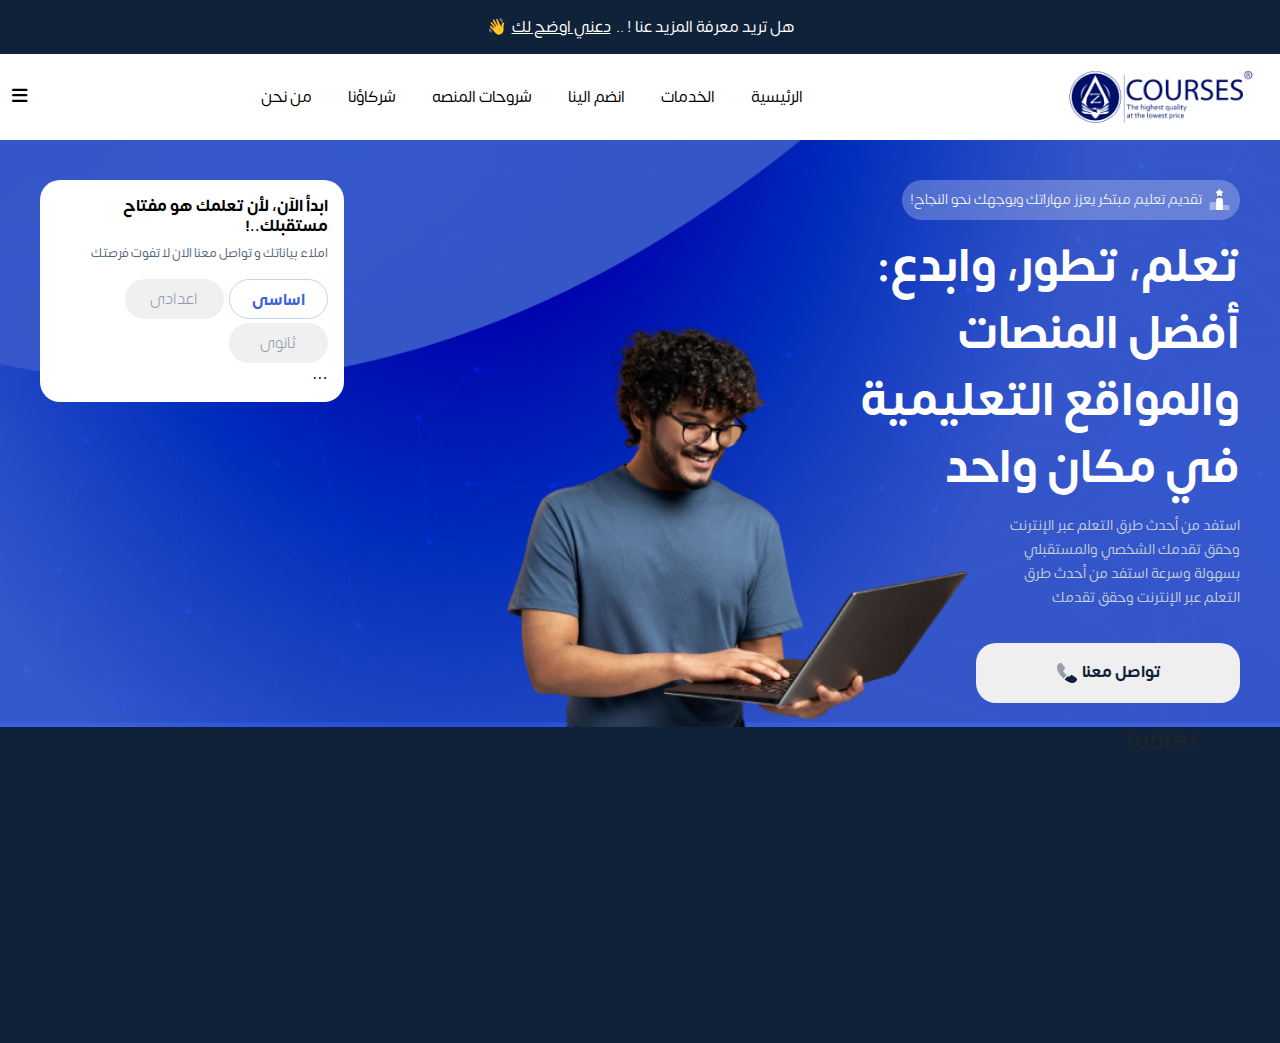
==== commit 9081b5b0: "nasra" ====
--- a/Index.html
+++ b/Index.html
@@ -1,865 +1,177 @@
 <!DOCTYPE html>
 <html lang="ar" dir="rtl">
-  <!-- لحد هنا ال header -->
+<!-- لحد هنا ال header -->
 
-  <head>
-    <meta charset="UTF-8" />
-    <meta name="viewport" content="width=device-width, initial-scale=1.0" />
-    <link rel="stylesheet" href="scss/style.min.css" />
-    <link rel="stylesheet" href="scss/style.min.css.map" />
-    <link rel="stylesheet" href="css/dataTables.bootstrap5.min.css" />
-    <link rel="stylesheet" href="css/bootstrap-select.min.css" />
-    <link rel="stylesheet" href="css/jquery.dataTables.min.css" />
-    <link rel="stylesheet" href="css/select.dataTables.min.css" />
-    <link rel="stylesheet" href="css/daterangepicker.css" />
-    <link rel="stylesheet" href="css/animate.css" />
-    <link
-      rel="stylesheet"
-      href="https://cdn.jsdelivr.net/npm/bootstrap@5.0.2/dist/css/bootstrap.min.css"
-    />
-    <link
-      rel="stylesheet"
-      href="https://cdnjs.cloudflare.com/ajax/libs/font-awesome/6.6.0/css/all.min.css"
-    />
-    <title>offers</title>
-    <link rel="icon" href="photo/logopng.png" type="image" />
-  </head>
-  <!-- لحد هنا ال header -->
-  <!-- لحد هنا ال body -->
-  <body>
-    <div class="bas-des">
-      <!-- top_basr -->
+<head>
+  <meta charset="UTF-8" />
+  <meta name="viewport" content="width=device-width, initial-scale=1.0" />
+  <link rel="stylesheet" href="scss/style.min.css" />
+  <link rel="stylesheet" href="scss/style.min.css.map" />
+  <link rel="stylesheet" href="css/dataTables.bootstrap5.min.css" />
+  <link rel="stylesheet" href="css/bootstrap-select.min.css" />
+  <link rel="stylesheet" href="css/jquery.dataTables.min.css" />
+  <link rel="stylesheet" href="css/select.dataTables.min.css" />
+  <link rel="stylesheet" href="css/daterangepicker.css" />
+  <link rel="stylesheet" href="css/animate.css" />
+  <link rel="stylesheet" href="https://cdn.jsdelivr.net/npm/bootstrap@5.0.2/dist/css/bootstrap.min.css" />
+  <link rel="stylesheet" href="https://cdnjs.cloudflare.com/ajax/libs/font-awesome/6.6.0/css/all.min.css" />
+  <title>AZ COURSES</title>
+  <link rel="icon" href="photo/logopng.png" type="image" />
+</head>
+<!-- لحد هنا ال header -->
+<!-- لحد هنا ال body -->
 
-      <div class="top_bar">
-        <div class="container">
-          <div class="top_bar_content">
-            <img src="photo/Saudi arabia flag in white background.png" alt="" />
-            <div class="dropdown">
-              <button
-                class="btn dropdown-toggle"
-                type="button"
-                data-bs-toggle="dropdown"
-                aria-expanded="false"
-              >
-                Saudi Arabia | English
-              </button>
-              <ul class="dropdown-menu">
-                <li>
-                  <button id="lang-en" class="dropdown-item">English</button>
-                </li>
-                <li>
-                  <button id="lang-ar" class="dropdown-item">العربية</button>
-                </li>
-              </ul>
+<body>
+  <div class="bas-des">
+    <!-- top_basr -->
+
+    <div class="top_bar">
+      <div class="container">
+        <div class="top_bar_content">
+
+
+          هل تريد معرفة المزيد عنا ! .. <span style="text-decoration: underline;">دعني اوضح لك</span>👋
+        </div>
+      </div>
+    </div>
+    <!-- top_bar -->
+
+    <!-- main-nav -->
+
+    <div class="main-nav">
+      <nav class="navbar navbar-expand-lg">
+        <div class="container-fluid">
+          <button class="navbar-toggler" type="button" data-bs-toggle="collapse"
+            data-bs-target="#navbarSupportedContent" aria-controls="navbarSupportedContent" aria-expanded="false"
+            aria-label="Toggle navigation">
+            <span class="navbar-toggler-icon">
+              <i class="fa-solid fa-bars"></i>
+            </span>
+          </button>
+          <div class="logopng">
+            <a class="nav-logo" href="Index.html">
+              <img src="photo/logopng.png" alt="logo" />
+            </a>
+          </div>
+          <div class="collapse navbar-collapse" id="navbarSupportedContent">
+            <ul class="navbar-nav">
+              <li class="nav-item">
+                <a class="nav-link" href="Index.html">الرئيسية</a>
+              </li>
+              <li class="nav-item">
+                <a class="nav-link" href="about_us.html">الخدمات</a>
+              </li>
+              <li class="nav-item">
+                <a class="nav-link" href="pionts.html">انضم الينا</a>
+              </li>
+              <li class="nav-item">
+                <a class="nav-link" href="subscription.html">شروحات المنصه</a>
+              </li>
+              <li class="nav-item">
+                <a class="nav-link" href="copon_grid.html">شركاؤنا</a>
+              </li>
+              <li class="nav-item">
+                <a class="nav-link" href="code_grid.html">من نحن</a>
+              </li>
+
+            </ul>
+          </div>
+          <button class="canvs" type="button" data-bs-toggle="offcanvas" data-bs-target="#offcanvasExample"
+            aria-controls="offcanvasExample">
+            <i class="fa-solid fa-bars"></i>
+          </button>
+        </div>
+      </nav>
+    </div>
+
+    <!-- main-nav -->
+    <!-- sidebar -->
+    <div class="offcanvas offcanvas-start" tabindex="-1" id="offcanvasExample" aria-labelledby="offcanvasExampleLabel">
+      <div class="offcanvas-header">
+        <h5 class="offcanvas-title" id="offcanvasExampleLabel">Offcanvas</h5>
+        <button type="button" class="btn-close" data-bs-dismiss="offcanvas" aria-label="Close"></button>
+      </div>
+      <div class="offcanvas-body">
+        <div>
+          Some text as placeholder. In real life you can have the elements you have chosen. Like, text, images, lists,
+          etc.
+        </div>
+        <div class="dropdown mt-3">
+          <button class="btn btn-secondary dropdown-toggle" type="button" data-bs-toggle="dropdown">
+            Dropdown button
+          </button>
+          <ul class="dropdown-menu">
+            <li><a class="dropdown-item" href="#">Action</a></li>
+            <li><a class="dropdown-item" href="#">Another action</a></li>
+            <li><a class="dropdown-item" href="#">Something else here</a></li>
+          </ul>
+        </div>
+      </div>
+    </div>
+    <!-- sidebar -->
+
+    <!-- main_content -->
+    <div class="main_content">
+      <!-- اول سيكشن يا كيمو اازرق ده  -->
+      <div class="learn">
+        <div class="text">
+          <div class="frist">
+            <img src="photo/ranking.png" alt="">
+            <p>تقديم تعليم مبتكر يعزز مهاراتك ويوجهك نحو النجاح!</p>
+          </div>
+          <h4>تعلم، تطور، وابدع: أفضل المنصات والمواقع التعليمية في مكان واحد</h4>
+          <h6>استفد من أحدث طرق التعلم عبر الإنترنت وحقق تقدمك الشخصي والمستقبلي بسهولة وسرعة استفد من أحدث طرق التعلم
+            عبر الإنترنت وحقق تقدمك </h6>
+          <button>تواصل معنا <img src="photo/call.png" alt=""></button>
+          <img class="man" src="photo/man-wearing-t-shirt-gesturing.png" alt="">
+        </div>
+        <div class="tabs">
+          <h4>ابدأ الآن، لأن تعلمك هو مفتاح مستقبلك..!</h4>
+          <p>املاء بياناتك و تواصل معنا الان لا تفوت فرصتك</p>
+          <nav>
+            <div class="nav nav-tabs" id="nav-tab" role="tablist">
+              <button class="nav-link active" id="nav-home-tab" data-bs-toggle="tab" data-bs-target="#nav-home"
+                type="button" role="tab" aria-controls="nav-home" aria-selected="true">اساسى</button>
+              <button class="nav-link" id="nav-profile-tab" data-bs-toggle="tab" data-bs-target="#nav-profile"
+                type="button" role="tab" aria-controls="nav-profile" aria-selected="false">اعدادى</button>
+              <button class="nav-link" id="nav-contact-tab" data-bs-toggle="tab" data-bs-target="#nav-contact"
+                type="button" role="tab" aria-controls="nav-contact" aria-selected="false">ثانوى</button>
             </div>
+          </nav>
+          <div class="tab-content" id="nav-tabContent">
+            <div class="tab-pane fade show active" id="nav-home" role="tabpanel" aria-labelledby="nav-home-tab"
+              tabindex="0">...</div>
+            <div class="tab-pane fade" id="nav-profile" role="tabpanel" aria-labelledby="nav-profile-tab" tabindex="0">
+              ...</div>
+            <div class="tab-pane fade" id="nav-contact" role="tabpanel" aria-labelledby="nav-contact-tab" tabindex="0">
+              ...</div>
+
           </div>
         </div>
       </div>
-      <!-- top_bar -->
+      <!-- اول سيكشن يا كيمو اازرق ده  -->
 
-      <!-- main-nav -->
-
-      <div class="main-nav">
-        <nav class="navbar navbar-expand-lg">
-          <div class="container-fluid">
-            <button
-              class="navbar-toggler"
-              type="button"
-              data-bs-toggle="collapse"
-              data-bs-target="#navbarSupportedContent"
-              aria-controls="navbarSupportedContent"
-              aria-expanded="false"
-              aria-label="Toggle navigation"
-            >
-              <span class="navbar-toggler-icon">
-                <i class="fa-solid fa-bars"></i>
-              </span>
-            </button>
-            <div class="logopng">
-              <a class="nav-logo" href="Index.html">
-                <img src="photo/logopng.png" alt="logo" />
-              </a>
-            </div>
-            <div class="collapse navbar-collapse" id="navbarSupportedContent">
-              <ul class="navbar-nav">
-                <li class="nav-item">
-                  <a class="nav-link" href="Index.html">المقدمه</a>
-                </li>
-                <li class="nav-item">
-                  <a class="nav-link" href="about_us.html">من نحن؟</a>
-                </li>
-                <li class="nav-item">
-                  <a class="nav-link" href="pionts.html">أكسب نقاط</a>
-                </li>
-                <li class="nav-item">
-                  <a class="nav-link" href="subscription.html"
-                    >باقات الاشتراك</a
-                  >
-                </li>
-                <li class="nav-item">
-                  <a class="nav-link" href="copon_grid.html">الكوبونات</a>
-                </li>
-                <li class="nav-item">
-                  <a class="nav-link" href="code_grid.html">لأكواد الخصم</a>
-                </li>
-                <li class="nav-item">
-                  <a class="nav-link" href="contact-us.html">تواصل معنا</a>
-                </li>
-              </ul>
-            </div>
-          </div>
-        </nav>
-      </div>
-
-      <!-- main-nav -->
-
-      <!-- main_content -->
-      <div class="main_content">
-        <!-- اول سكشن يا درش -->
-        <div class="sec-hero">
-          <div class="circle"></div>
-          <div class="circle"></div>
-          <div class="circle"></div>
-          <div class="circle"></div>
-          <div class="square"></div>
-          <div class="square"></div>
-          <div class="square"></div>
-          <div class="square"></div>
-          <div class="content-hero">
-            <div id="imgheros" class="img-hero wow fadeInUp">
-              <img src="photo/coin_money_bag 1.png" alt="" />
-            </div>
-            <div class="text-hero wow fadeInUp">
-              <h4>طريقك لأكتشاف افضل العروض والخصومات</h4>
-              <p>
-                الوجهة الأمثل لعروض وخصومات المتاجر الرائعة التي تنتظر اكتشافكم!
-                احصلوا على أفضل العروض والصفقات المميزة في مكان واحد. ادخروا مع
-                كل عملية شراء واستمتعوا بتجربة تسوق لا مثيل لها.
-              </p>
-              <div class="button-hero">
-                <button>
-                  حمل التطبيق الان عن طريق جوجل بلاى<img
-                    src="photo/playstore.png"
-                    alt=""
-                  />
-                </button>
-                <button>
-                  حمل التطبيق الان عن طريق بلاي ستور<img
-                    src="photo/Apple logo2.png"
-                    alt=""
-                  />
-                </button>
-              </div>
-            </div>
-          </div>
-        </div>
-        <!-- اول سكشن يا درش -->
-        <!-- تاني سكشن يا درش -->
-        <div class="three-way">
-          <div class="container">
-            <div class="headers">
-              <h4><span>ازاى هنس</span>اعدك توفر فلوسك ب 3 طرق</h4>
-            </div>
-            <div class="row">
-              <div class="col-lg-4 col-md-4 col-12 wow fadeInUp">
-                <div class="card-threeway">
-                  <div class="img">
-                    <img src="photo/sale.png" alt="" />
-                  </div>
-                  <div class="text">
-                    <h4>اعرف كل العروض للمنتجات الاونلاين</h4>
-                    <p>
-                      عروض علي جميع منتجات المتاجر الاونلاين, اختار العرض واذهب
-                      للمتجر عبر التطبيق او خارجه و احصل علي الخصم فورا بكل
-                      سهوله
-                    </p>
-                  </div>
-                </div>
-              </div>
-              <div class="col-lg-4 col-md-4 col-12 wow fadeInUp">
-                <div class="card-threeway">
-                  <div class="img">
-                    <img src="photo/prehand.png" alt="" />
-                  </div>
-                  <div class="text">
-                    <h4>اعرف كل العروض للمنتجات الاونلاين</h4>
-                    <p>
-                      عروض علي جميع منتجات المتاجر الاونلاين, اختار العرض واذهب
-                      للمتجر عبر التطبيق او خارجه و احصل علي الخصم فورا بكل
-                      سهوله
-                    </p>
-                  </div>
-                </div>
-              </div>
-              <div class="col-lg-4 col-md-4 col-12 wow fadeInUp">
-                <div class="card-threeway">
-                  <div class="img">
-                    <img src="photo/speaker.png" alt="" />
-                  </div>
-                  <div class="text">
-                    <h4>اعرف كل العروض للمنتجات الاونلاين</h4>
-                    <p>
-                      عروض علي جميع منتجات المتاجر الاونلاين, اختار العرض واذهب
-                      للمتجر عبر التطبيق او خارجه و احصل علي الخصم فورا بكل
-                      سهوله
-                    </p>
-                  </div>
-                </div>
-              </div>
-            </div>
-          </div>
-        </div>
-        <!-- تاني سكشن يا درش -->
-        <!-- ثالث سكشن يا درش -->
-        <div class="offers-descount">
-          <div class="container">
-            <div class="allof">
-              <div class="img wow bounceIn">
-                <img src="photo/enimation.png" alt="" />
-              </div>
-              <div class="text wow bounceIn">
-                <h4>بوابتكم لعالم من العروض والخصومات الحصريه!</h4>
-                <p>
-                  اكتشفوا برنامجنا المميز الذي يجلب لكم أفضل العروض، الخصومات،
-                  وكوبونات الخصم لمستخدميه. انضموا إلينا اليوم واستمتعوا بتجربة
-                  تسوق ذكية واقتصادية.
-                </p>
-              </div>
-            </div>
-          </div>
-        </div>
-        <!-- ثالث سكشن يا درش -->
-        <!-- السكشن بتاع الخوصومات يا درش اصحي ليغفلونا -->
-        <div class="discount">
-          <div class="hed-dis">
-            <h4><span>الخصومات</span></h4>
-          </div>
-          <div class="container">
-            <div class="row">
-              <div class="col-lg-4 col-md-4 col-12 wow fadeInUp">
-                <div class="all-dis">
-                  <div class="small-dis">
-                    <h6>خصم 40%</h6>
-                  </div>
-                  <div class="img">
-                    <img src="photo/nasra.png.jpg" alt="" />
-                  </div>
-                  <div class="text">
-                    <h4>خصومات وعروض في اوفر</h4>
-                    <p>
-                      <img
-                        class="circless"
-                        src="photo/nasra.png.jpg"
-                        alt=""
-                      />عروض علي جميع منتجات المتاجر الاونلاين
-                    </p>
-                    <a href="detalis_descount.html">عرض التفاصيل</a>
-                  </div>
-                </div>
-              </div>
-              <div class="col-lg-4 col-md-4 col-12 wow fadeInUp">
-                <div class="all-dis">
-                  <div class="small-dis">
-                    <h6>خصم 40%</h6>
-                  </div>
-                  <div class="img">
-                    <img src="photo/nasra.png.jpg" alt="" />
-                  </div>
-                  <div class="text">
-                    <h4>خصومات وعروض في اوفر</h4>
-                    <p>
-                      <img
-                        class="circless"
-                        src="photo/nasra.png.jpg"
-                        alt=""
-                      />عروض علي جميع منتجات المتاجر الاونلاين
-                    </p>
-                    <a href="detalis_descount.html">عرض التفاصيل</a>
-                  </div>
-                </div>
-              </div>
-              <div class="col-lg-4 col-md-4 col-12 wow fadeInUp">
-                <div class="all-dis">
-                  <div class="small-dis">
-                    <h6>خصم 40%</h6>
-                  </div>
-                  <div class="img">
-                    <img src="photo/nasra.png.jpg" alt="" />
-                  </div>
-                  <div class="text">
-                    <h4>خصومات وعروض في اوفر</h4>
-                    <p>
-                      <img
-                        class="circless"
-                        src="photo/nasra.png.jpg"
-                        alt=""
-                      />عروض علي جميع منتجات المتاجر الاونلاين
-                    </p>
-                    <a href="detalis_descount.html">عرض التفاصيل</a>
-                  </div>
-                </div>
-              </div>
-              <div class="col-lg-4 col-md-4 col-12 wow fadeInUp">
-                <div class="all-dis">
-                  <div class="small-dis">
-                    <h6>خصم 40%</h6>
-                  </div>
-                  <div class="img">
-                    <img src="photo/nasra.png.jpg" alt="" />
-                  </div>
-                  <div class="text">
-                    <h4>خصومات وعروض في اوفر</h4>
-                    <p>
-                      <img
-                        class="circless"
-                        src="photo/nasra.png.jpg"
-                        alt=""
-                      />عروض علي جميع منتجات المتاجر الاونلاين
-                    </p>
-                    <a href="detalis_descount.html">عرض التفاصيل</a>
-                  </div>
-                </div>
-              </div>
-              <div class="col-lg-4 col-md-4 col-12 wow fadeInUp">
-                <div class="all-dis">
-                  <div class="small-dis">
-                    <h6>خصم 40%</h6>
-                  </div>
-                  <div class="img">
-                    <img src="photo/nasra.png.jpg" alt="" />
-                  </div>
-                  <div class="text">
-                    <h4>خصومات وعروض في اوفر</h4>
-                    <p>
-                      <img
-                        class="circless"
-                        src="photo/nasra.png.jpg"
-                        alt=""
-                      />عروض علي جميع منتجات المتاجر الاونلاين
-                    </p>
-                    <a href="detalis_descount.html">عرض التفاصيل</a>
-                  </div>
-                </div>
-              </div>
-              <div class="col-lg-4 col-md-4 col-12 wow fadeInUp">
-                <div class="all-dis">
-                  <div class="small-dis">
-                    <h6>خصم 40%</h6>
-                  </div>
-                  <div class="img">
-                    <img src="photo/nasra.png.jpg" alt="" />
-                  </div>
-                  <div class="text">
-                    <h4>خصومات وعروض في اوفر</h4>
-                    <p>
-                      <img
-                        class="circless"
-                        src="photo/nasra.png.jpg"
-                        alt=""
-                      />عروض علي جميع منتجات المتاجر الاونلاين
-                    </p>
-                    <a href="detalis_descount.html">عرض التفاصيل</a>
-                  </div>
-                </div>
-              </div>
-            </div>
-            <div class="btn-more">
-              <a href="discount_grid.html">
-                <button class="more-dis">عرض المزيد</button>
-              </a>
-            </div>
-          </div>
-        </div>
-        <!-- السكشن بتاع الخوصومات يا درش اصحي ليغفلونا -->
-        <!-- السكشن بتاع الكوبونات يا درش اصحي ليغفلونا -->
-        <div class="discount" id="sec-coupon">
-          <div class="hed-dis">
-            <h4><span>كوبونات</span> الخصم</h4>
-          </div>
-          <div class="container">
-            <div class="row">
-              <div class="col-lg-4 col-md-4 col-12 wow fadeInUp">
-                <a class="mid-dis" href="details_copon.html">
-                  <div class="all-dis">
-                    <div class="img">
-                      <img src="photo/nasra.png.jpg" alt="" />
-                    </div>
-                    <div class="text">
-                      <h4>خصومات وعروض في اوفر</h4>
-                      <p>
-                        <img
-                          class="circless"
-                          src="photo/nasra.png.jpg"
-                          alt=""
-                        />عروض علي جميع منتجات المتاجر الاونلاين
-                      </p>
-                      <div class="dis-tex">
-                        <p class="new">1500ريال</p>
-                        <p class="old">3000ريال</p>
-                      </div>
-                    </div>
-                  </div>
-                </a>
-              </div>
-              <div class="col-lg-4 col-md-4 col-12 wow fadeInUp">
-                <a class="mid-dis" href="details_copon.html">
-                  <div class="all-dis">
-                    <div class="img">
-                      <img src="photo/nasra.png.jpg" alt="" />
-                    </div>
-                    <div class="text">
-                      <h4>خصومات وعروض في اوفر</h4>
-                      <p>
-                        <img
-                          class="circless"
-                          src="photo/nasra.png.jpg"
-                          alt=""
-                        />عروض علي جميع منتجات المتاجر الاونلاين
-                      </p>
-                      <div class="dis-tex">
-                        <p class="new">1500ريال</p>
-                        <p class="old">3000ريال</p>
-                      </div>
-                    </div>
-                  </div>
-                </a>
-              </div>
-              <div class="col-lg-4 col-md-4 col-12 wow fadeInUp">
-                <a class="mid-dis" href="details_copon.html">
-                  <div class="all-dis">
-                    <div class="img">
-                      <img src="photo/nasra.png.jpg" alt="" />
-                    </div>
-                    <div class="text">
-                      <h4>خصومات وعروض في اوفر</h4>
-                      <p>
-                        <img
-                          class="circless"
-                          src="photo/nasra.png.jpg"
-                          alt=""
-                        />عروض علي جميع منتجات المتاجر الاونلاين
-                      </p>
-                      <div class="dis-tex">
-                        <p class="new">1500ريال</p>
-                        <p class="old">3000ريال</p>
-                      </div>
-                    </div>
-                  </div>
-                </a>
-              </div>
-              <div class="col-lg-4 col-md-4 col-12 wow fadeInUp">
-                <a class="mid-dis" href="details_copon.html">
-                  <div class="all-dis">
-                    <div class="img">
-                      <img src="photo/nasra.png.jpg" alt="" />
-                    </div>
-                    <div class="text">
-                      <h4>خصومات وعروض في اوفر</h4>
-                      <p>
-                        <img
-                          class="circless"
-                          src="photo/nasra.png.jpg"
-                          alt=""
-                        />عروض علي جميع منتجات المتاجر الاونلاين
-                      </p>
-                      <div class="dis-tex">
-                        <p class="new">1500ريال</p>
-                        <p class="old">3000ريال</p>
-                      </div>
-                    </div>
-                  </div>
-                </a>
-              </div>
-              <div class="col-lg-4 col-md-4 col-12 wow fadeInUp">
-                <a class="mid-dis" href="details_copon.html">
-                  <div class="all-dis">
-                    <div class="img">
-                      <img src="photo/nasra.png.jpg" alt="" />
-                    </div>
-                    <div class="text">
-                      <h4>خصومات وعروض في اوفر</h4>
-                      <p>
-                        <img
-                          class="circless"
-                          src="photo/nasra.png.jpg"
-                          alt=""
-                        />عروض علي جميع منتجات المتاجر الاونلاين
-                      </p>
-                      <div class="dis-tex">
-                        <p class="new">1500ريال</p>
-                        <p class="old">3000ريال</p>
-                      </div>
-                    </div>
-                  </div>
-                </a>
-              </div>
-              <div class="col-lg-4 col-md-4 col-12 wow fadeInUp">
-                <a class="mid-dis" href="details_copon.html">
-                  <div class="all-dis">
-                    <div class="img">
-                      <img src="photo/nasra.png.jpg" alt="" />
-                    </div>
-                    <div class="text">
-                      <h4>خصومات وعروض في اوفر</h4>
-                      <p>
-                        <img
-                          class="circless"
-                          src="photo/nasra.png.jpg"
-                          alt=""
-                        />عروض علي جميع منتجات المتاجر الاونلاين
-                      </p>
-                      <div class="dis-tex">
-                        <p class="new">1500ريال</p>
-                        <p class="old">3000ريال</p>
-                      </div>
-                    </div>
-                  </div>
-                </a>
-              </div>
-            </div>
-            <div class="btn-more">
-              <a href="copon_grid.html">
-                <button class="more-dis">عرض المزيد</button>
-              </a>
-            </div>
-          </div>
-        </div>
-        <!-- السكشن بتاع الكوبونات يا درش اصحي ليغفلونا -->
-        <!-- السكشن بتاع اكواد الخصم يا درش اصحي ليغفلونا -->
-        <div class="discount" id="sec-code">
-          <div class="hed-dis">
-            <h4><span>أكواد</span> الخصم</h4>
-          </div>
-          <div class="container">
-            <div class="row">
-              <div class="col-lg-4 col-md-4 col-12 wow fadeInUp">
-                <div class="all-dis">
-                  <div class="img-code">
-                    <img src="photo/nasra.png.jpg" alt="" />
-                    <div class="small-code">
-                      <p>كود الخصم 50%</p>
-                    </div>
-                  </div>
-                  <div class="text">
-                    <h4>خصومات وعروض في اوفر</h4>
-                    <p>
-                      <img
-                        class="circless"
-                        src="photo/nasra.png.jpg"
-                        alt=""
-                      />احصل علي كود الخصم المناسب
-                    </p>
-                    <a href="#">
-                      <button class="code-btn">أحصل علي كود الخصم</button>
-                    </a>
-                  </div>
-                </div>
-              </div>
-              <div class="col-lg-4 col-md-4 col-12 wow fadeInUp">
-                <div class="all-dis">
-                  <div class="img-code">
-                    <img src="photo/nasra.png.jpg" alt="" />
-                    <div class="small-code">
-                      <p>كود الخصم 50%</p>
-                    </div>
-                  </div>
-                  <div class="text">
-                    <h4>خصومات وعروض في اوفر</h4>
-                    <p>
-                      <img
-                        class="circless"
-                        src="photo/nasra.png.jpg"
-                        alt=""
-                      />احصل علي كود الخصم المناسب
-                    </p>
-                    <a href="#">
-                      <button class="code-btn">أحصل علي كود الخصم</button>
-                    </a>
-                  </div>
-                </div>
-              </div>
-              <div class="col-lg-4 col-md-4 col-12 wow fadeInUp">
-                <div class="all-dis">
-                  <div class="img-code">
-                    <img src="photo/nasra.png.jpg" alt="" />
-                    <div class="small-code">
-                      <p>كود الخصم 50%</p>
-                    </div>
-                  </div>
-                  <div class="text">
-                    <h4>خصومات وعروض في اوفر</h4>
-                    <p>
-                      <img
-                        class="circless"
-                        src="photo/nasra.png.jpg"
-                        alt=""
-                      />احصل علي كود الخصم المناسب
-                    </p>
-                    <a href="#">
-                      <button class="code-btn">أحصل علي كود الخصم</button>
-                    </a>
-                  </div>
-                </div>
-              </div>
-              <div class="col-lg-4 col-md-4 col-12 wow fadeInUp">
-                <div class="all-dis">
-                  <div class="img-code">
-                    <img src="photo/nasra.png.jpg" alt="" />
-                    <div class="small-code">
-                      <p>كود الخصم 50%</p>
-                    </div>
-                  </div>
-                  <div class="text">
-                    <h4>خصومات وعروض في اوفر</h4>
-                    <p>
-                      <img
-                        class="circless"
-                        src="photo/nasra.png.jpg"
-                        alt=""
-                      />احصل علي كود الخصم المناسب
-                    </p>
-                    <a href="#">
-                      <button class="code-btn">أحصل علي كود الخصم</button>
-                    </a>
-                  </div>
-                </div>
-              </div>
-              <div class="col-lg-4 col-md-4 col-12 wow fadeInUp">
-                <div class="all-dis">
-                  <div class="img-code">
-                    <img src="photo/nasra.png.jpg" alt="" />
-                    <div class="small-code">
-                      <p>كود الخصم 50%</p>
-                    </div>
-                  </div>
-                  <div class="text">
-                    <h4>خصومات وعروض في اوفر</h4>
-                    <p>
-                      <img
-                        class="circless"
-                        src="photo/nasra.png.jpg"
-                        alt=""
-                      />احصل علي كود الخصم المناسب
-                    </p>
-                    <a href="#">
-                      <button class="code-btn">أحصل علي كود الخصم</button>
-                    </a>
-                  </div>
-                </div>
-              </div>
-              <div class="col-lg-4 col-md-4 col-12 wow fadeInUp">
-                <div class="all-dis">
-                  <div class="img-code">
-                    <img src="photo/nasra.png.jpg" alt="" />
-                    <div class="small-code">
-                      <p>كود الخصم 50%</p>
-                    </div>
-                  </div>
-                  <div class="text">
-                    <h4>خصومات وعروض في اوفر</h4>
-                    <p>
-                      <img
-                        class="circless"
-                        src="photo/nasra.png.jpg"
-                        alt=""
-                      />احصل علي كود الخصم المناسب
-                    </p>
-                    <a href="#">
-                      <button class="code-btn">أحصل علي كود الخصم</button>
-                    </a>
-                  </div>
-                </div>
-              </div>
-            </div>
-            <div class="btn-more">
-              <a href="code_grid.html">
-                <button class="more-dis">عرض المزيد</button>
-              </a>
-            </div>
-          </div>
-        </div>
-        <!-- السكشن اكواد الخصم يا درش اصحي ليغفلونا -->
-
-        <!-- من اول هنا يا اخوو السكشن بتاع الاميل -->
-        <div class="insite-email">
-          <div class="containar">
-            <div class="content">
-              <img class="wow bounceIn" src="photo/mokssss.png" alt="" />
-              <div class="text wow bounceIn">
-                <h4>دخل ايميلك و هيوصلك كل العروض الحصريه!</h4>
-                <p>اشترك الان واحصل علي كل العروض الحصريه والمميزة</p>
-                <form action="">
-                  <input type="email" placeholder="ادخل ايميلك" />
-                  <button type="submit">انضم</button>
-                </form>
-              </div>
-            </div>
-          </div>
-        </div>
-        <!-- لحد هنا يا اخوو السكشن بتاع الاميل -->
-        <!-- من أول هنا يا اخوو السكشن الكحلي -->
-        <div class="come">
-          <div class="container">
-            <div class="content">
-              <div class="text wow fadeInUp">
-                <h4>انضم الينا بكل سهوله مع Offers</h4>
-                <p>ادخل بياناتك وسنتواصل معك علي الفور</p>
-                <a href="#">
-                  <button type="button">انضم الان</button>
-                </a>
-              </div>
-              <div class="img wow fadeInUp">
-                <h4>انضم الينا الان</h4>
-                <img src="photo/siissle.png" alt="" />
-              </div>
-            </div>
-          </div>
-        </div>
-        <!-- لحد هنا يا اخوو السكشن الكحلي -->
-        <!-- من اول هنا يا اخوو السكشن الاساله الشائعه -->
-        <div class="ask-que">
-          <div class="container">
-            <div class="header-ask">
-              <h4><span>الاسئله الش</span>ائعه عن اوفرز</h4>
-            </div>
-            <div class="accordion wow bounceIn" id="accordionExample">
-              <div class="accordion-item">
-                <h2 class="accordion-header" id="headingOne">
-                  <button
-                    class="accordion-button"
-                    type="button"
-                    data-bs-toggle="collapse"
-                    data-bs-target="#collapseOne"
-                    aria-expanded="true"
-                    aria-controls="collapseOne"
-                  >
-                    كيف يمكننى معرفه الغاء طلبي؟
-                  </button>
-                </h2>
-                <div
-                  id="collapseOne"
-                  class="accordion-collapse collapse show"
-                  aria-labelledby="headingOne"
-                  data-bs-parent="#accordionExample"
-                >
-                  <div class="accordion-body">
-                    هذا النص هو مثال لنص يمكن أن يستبدل في نفس المساحة، لقد تم
-                    توليد هذا النص من مولد النص العربى، حيث يمكنك أن تولد مثل
-                    هذا النص أو العديد من النصوص الأخرى ...
-                  </div>
-                </div>
-              </div>
-              <div class="accordion-item">
-                <h2 class="accordion-header" id="headingTwo">
-                  <button
-                    class="accordion-button collapsed"
-                    type="button"
-                    data-bs-toggle="collapse"
-                    data-bs-target="#collapseTwo"
-                    aria-expanded="false"
-                    aria-controls="collapseTwo"
-                  >
-                    كيف يمكننى معرفه الغاء طلبي؟
-                  </button>
-                </h2>
-                <div
-                  id="collapseTwo"
-                  class="accordion-collapse collapse"
-                  aria-labelledby="headingTwo"
-                  data-bs-parent="#accordionExample"
-                >
-                  <div class="accordion-body">
-                    هذا النص هو مثال لنص يمكن أن يستبدل في نفس المساحة، لقد تم
-                    توليد هذا النص من مولد النص العربى، حيث يمكنك أن تولد مثل
-                    هذا النص أو العديد من النصوص الأخرى ...
-                  </div>
-                </div>
-              </div>
-              <div class="accordion-item">
-                <h2 class="accordion-header" id="headingThree">
-                  <button
-                    class="accordion-button collapsed"
-                    type="button"
-                    data-bs-toggle="collapse"
-                    data-bs-target="#collapseThree"
-                    aria-expanded="false"
-                    aria-controls="collapseThree"
-                  >
-                    كيف يمكننى معرفه الغاء طلبي؟
-                  </button>
-                </h2>
-                <div
-                  id="collapseThree"
-                  class="accordion-collapse collapse"
-                  aria-labelledby="headingThree"
-                  data-bs-parent="#accordionExample"
-                >
-                  <div class="accordion-body">
-                    هذا النص هو مثال لنص يمكن أن يستبدل في نفس المساحة، لقد تم
-                    توليد هذا النص من مولد النص العربى، حيث يمكنك أن تولد مثل
-                    هذا النص أو العديد من النصوص الأخرى ...
-                  </div>
-                </div>
-              </div>
-            </div>
-          </div>
-        </div>
-        <!-- لحد هنا يا اخوو السكشن الاساله الشائعه -->
-      </div>
-
-      <!-- main_content -->
-
-      <!-- footer -->
-      <footer class="footer">
-        <div class="main-footer">
-          <div class="container">
-            <div class="header">
-              <div class="right">
-                <img src="photo/footerlogo.png" alt="" />
-              </div>
-              <div class="left">
-                <a href=""><i class="fa-brands fa-linkedin"></i></a>
-                <a href=""><i class="fa-brands fa-x-twitter"></i></a>
-                <a href=""><i class="fa-brands fa-facebook"></i></a>
-              </div>
-            </div>
-            <div class="allend-footer">
-              <div class="footer-text-one">
-                <h4>معلومات عن الشركة</h4>
-                <div class="links">
-                  <a href="Index.html" class="footer-link"><p>المقدمه</p></a>
-                  <a href="about_us.html" class="footer-link"
-                    ><p>من نحن ؟</p></a
-                  >
-                  <a href="privacy_policy.html" class="footer-link"
-                    ><p>سياسة الخصوصيه</p></a
-                  >
-                  <a href="Terms_and_Conditions.html" class="footer-link"
-                    ><p>الشروط والاحكام</p></a
-                  >
-                </div>
-              </div>
-
-              <div class="footer-text-two">
-                <h4>تواصل معانا</h4>
-                <div class="links">
-                  <a href="#"><p>الهاتف :- 010222222222</p></a>
-                  <a href="#"><p>واتس اب :- 01012355645</p></a>
-                  <a href="#"><p>الايميل :- info@offers.com</p></a>
-                </div>
-              </div>
-            </div>
-          </div>
-        </div>
-      </footer>
-      <a id="scrollToTop" href="#" style="display: none">&#8593;</a>
-      <!-- footer -->
     </div>
 
-    <script src="js/wow.min.js"></script>
-    <script src="js/jquery-3.5.1.min.js"></script>
-    <script src="https://cdn.jsdelivr.net/npm/bootstrap@5.0.2/dist/js/bootstrap.bundle.min.js"></script>
-    <script src="js/main.js"></script>
-  </body>
-  <!-- لحد هنا ال body -->
-</html>
+    <!-- main_content -->
+
+    <!-- footer -->
+    <footer class="footer">
+      <div class="main-footer">
+        <div class="container">
+          <h4>footer</h4>
+        </div>
+      </div>
+    </footer>
+    <a id="scrollToTop" href="#" style="display: none">&#8593;</a>
+    <!-- footer -->
+  </div>
+
+  <script src="js/wow.min.js"></script>
+  <script src="js/jquery-3.5.1.min.js"></script>
+  <script src="https://cdn.jsdelivr.net/npm/bootstrap@5.0.2/dist/js/bootstrap.bundle.min.js"></script>
+  <script src="js/main.js"></script>
+</body>
+<!-- لحد هنا ال body -->
+
+</html>--- a/scss/style.min.css
+++ b/scss/style.min.css
@@ -1 +1 @@
-.top_bar{background:var(--ten-color);color:var(--bg-color);width:100%;height:54px;display:flex;justify-content:center;align-items:center}.top_bar .top_bar_content{display:flex;justify-content:start;align-items:center;gap:5px}.top_bar .top_bar_content img{width:32px;height:32px;border-radius:50%;border:1px solid var(--eight-color)}.top_bar .top_bar_content .btn{font-family:"light";font-size:.8rem;letter-spacing:.1rem;box-shadow:unset !important;border:0;color:var(--bg-color)}div#navbarSupportedContent{justify-content:center !important;align-items:center !important;flex-grow:unset !important;margin:auto !important}.logopng{width:123px;height:54px;display:flex;justify-content:center;align-items:center}.logopng img{width:90%}li.nav-item{display:flex;justify-content:center;align-items:center}a.nav-link{font-family:"regular";color:#000}a.nav-link:hover{color:var(--seven-color)}a.nav-link.active{font-family:"bold";border-bottom:3px solid;border-color:var(--two-color);color:#000}ul.dropdown-menu.show li{font-family:"regular"}ul.dropdown-menu.show .nav-link.active{font-family:"bold";border-bottom:3px solid;border-color:var(--two-color);color:#000}.bas-des .main_content{width:100%;height:100%}.bas-des .main_content .sec-hero{background-image:url("../photo/content-one.png");width:100%;height:643px;background-position:center;background-size:cover;display:flex;justify-content:center;align-items:center;z-index:111111;position:relative;overflow:hidden}.bas-des .main_content .sec-hero .button-hero button{padding:.5rem .6rem;border:1px solid #fff;border-radius:7px;background-color:rgba(255,255,255,.168627451);color:#fff;font-family:"light";transition:all .3s ease-in-out;font-size:.8rem}.bas-des .main_content .sec-hero .button-hero button img{margin-right:15px}.bas-des .main_content .sec-hero .button-hero button:hover{background-color:var(--two-color);color:#fff}.bas-des .main_content .sec-hero .circle{position:absolute;border-radius:50%;background:rgba(255,255,255,.199);opacity:.2;animation:randomCircleAnimation 8s ease-in-out infinite}.bas-des .main_content .sec-hero .square{position:absolute;background:rgba(255,255,255,.151);opacity:.2;animation:randomSquareAnimation 6s ease-in-out infinite}@keyframes randomCircleAnimation{0%{width:50px;height:50px;top:20%;left:20%;transform:translate(-50%, -50%) scale(1);opacity:.2}25%{width:80px;height:80px;top:30%;left:60%;transform:translate(-50%, -50%) scale(1.2);opacity:.2}50%{width:60px;height:60px;top:50%;left:40%;transform:translate(-50%, -50%) scale(1.5);opacity:.4}75%{width:70px;height:70px;top:70%;left:80%;transform:translate(-50%, -50%) scale(1);opacity:.3}100%{width:50px;height:50px;top:20%;left:20%;transform:translate(-50%, -50%) scale(1);opacity:.1}}@keyframes randomSquareAnimation{0%{width:40px;height:40px;top:10%;left:10%;transform:translate(-50%, -50%) scale(1);opacity:.4}25%{width:70px;height:70px;top:30%;left:30%;transform:translate(-50%, -50%) scale(1.2);opacity:.3}50%{width:50px;height:50px;top:60%;left:60%;transform:translate(-50%, -50%) scale(1.5);opacity:.2}75%{width:60px;height:60px;top:40%;left:80%;transform:translate(-50%, -50%) scale(1);opacity:.2}100%{width:40px;height:40px;top:10%;left:10%;transform:translate(-50%, -50%) scale(1);opacity:.1}}.bas-des .main_content .circle:nth-child(1){animation-delay:0s}.bas-des .main_content .circle:nth-child(2){animation-delay:1s}.bas-des .main_content .circle:nth-child(3){animation-delay:2s}.bas-des .main_content .circle:nth-child(4){animation-delay:3s}.bas-des .main_content .square:nth-child(1){animation-delay:0s}.bas-des .main_content .square:nth-child(2){animation-delay:1s}.bas-des .main_content .square:nth-child(3){animation-delay:2s}.bas-des .main_content .square:nth-child(4){animation-delay:3s}.bas-des .main_content .content-hero{display:flex;justify-content:space-between;align-items:center}.bas-des .main_content .content-hero .text-hero{width:55%}.bas-des .main_content .content-hero .text-hero h4{color:#fff;font-family:"bold";font-size:2.5rem}.bas-des .main_content .content-hero .text-hero p{color:#dbdbdb;font-family:"regular";font-size:1rem;width:100%;margin-top:1rem}.bas-des .main_content .content-hero .img-hero img{width:100%}.bas-des .main_content .three-way .headers h4{text-align:center;font-family:"bold"}.bas-des .main_content .three-way .headers h4 span{border-bottom:2px solid var(--two-color)}.bas-des .main_content .three-way .card-threeway{margin:3rem 2rem;background:var(--nine-color);padding:.5rem;border-radius:8px}.bas-des .main_content .three-way .card-threeway .img{width:100%;margin-top:-2.3rem}.bas-des .main_content .three-way .card-threeway .img img{width:95%;height:250px;animation:upDown 3s ease-in-out infinite}.bas-des .main_content .three-way .card-threeway .text h4{font-family:"bold";font-size:.9rem;text-align:center;margin-top:.8rem}.bas-des .main_content .three-way .card-threeway .text p{display:-webkit-box;-webkit-line-clamp:3;-webkit-box-orient:vertical;overflow:hidden;text-overflow:ellipsis;font-family:"regular";color:#636363;font-size:.7rem}.bas-des .main_content .three-way .card-threeway .text p.expanded{-webkit-line-clamp:unset;overflow:visible}.bas-des .main_content .three-way .card-threeway .text button{background-color:var(--two-color);color:#fff;font-family:"regular";display:block;margin-inline-start:auto;border:0;padding:.1rem .5rem;font-size:.6rem;border-radius:4px}@keyframes upDown{0%,100%{transform:translateY(0)}50%{transform:translateY(-10px)}}.bas-des .main_content .offers-descount{background-image:linear-gradient(to bottom right, var(--six-color), var(--two-color));display:flex;justify-content:center;align-items:center;width:100%;height:437px;margin-bottom:2rem}.bas-des .main_content .offers-descount .allof{display:flex;justify-content:center;align-items:center}.bas-des .main_content .offers-descount .allof .img{width:50%}.bas-des .main_content .offers-descount .allof .img img{width:87%}.bas-des .main_content .offers-descount .allof .text{width:50%}.bas-des .main_content .offers-descount .allof .text h4{font-family:"bold";color:#fff;font-size:1.8rem}.bas-des .main_content .offers-descount .allof .text p{font-family:"regular";color:#dbdbdb;font-size:1rem;width:91%}.bas-des .main_content .phone-text{margin-right:7%;position:relative;display:flex;justify-content:center;align-items:center;height:500px}.bas-des .main_content .phone-text .text{margin-top:3rem}.bas-des .main_content .phone-text .text h4{font-family:"bold";font-size:1.8rem}.bas-des .main_content .phone-text .text .button-text{display:flex;justify-content:start;align-items:center;gap:10px}.bas-des .main_content .phone-text .text .button-text button{background:#fff;border:1px solid;border-radius:7px;font-size:.8rem;font-family:"regular";width:100%;height:45px;transition:all .3s ease-in-out}.bas-des .main_content .phone-text .text .button-text button img{margin-right:15px;width:7%}.bas-des .main_content .phone-text .text .button-text button:hover{background-color:var(--two-color);color:#fff;border:1px solid var(--two-color)}.bas-des .main_content .phone-text .text p{font-family:"regular";color:#636363}.bas-des .main_content .phone-text .img{position:relative;display:flex;justify-content:center;align-items:center}.bas-des .main_content .phone-text img.circle{width:65%}.bas-des .main_content .phone-text img.phone-img{width:100%;position:absolute;top:-23%;left:0;right:-2%;bottom:0;animation:fade 4s infinite}.bas-des .main_content .phone-text .phone-img:nth-child(2){animation-delay:2s}@keyframes fade{0%,20%{opacity:1}25%,45%{opacity:1}50%,100%{opacity:0}}.bas-des .main_content .main-header{display:flex;justify-content:center;align-items:center;height:72px;background:var(--four-color);margin-bottom:2rem}.bas-des .main_content .main-header h4{font-family:"bold";font-size:1.5rem}.bas-des .main_content .main-header h4 span{border-bottom:2px solid var(--two-color)}.bas-des .main_content .insite-email{margin-bottom:2rem;background-color:var(--six-color);width:100%;height:500px;display:flex;justify-content:center;align-items:center}.bas-des .main_content .insite-email .content{display:flex;justify-content:center;align-items:center}.bas-des .main_content .insite-email .content img{width:441px;height:284px;animation:moveUpAndDown 2s infinite}.bas-des .main_content .insite-email .content h4{color:#fff;font-family:"bold";font-size:1.8rem;width:90%}.bas-des .main_content .insite-email .content p{color:#e5e5e5;font-family:"regular"}.bas-des .main_content .insite-email .content input[type=email]{color:#fff;width:90%;background:linear-gradient(to right, rgba(211, 211, 211, 0.6039215686), rgba(255, 255, 255, 0.11));border:1px solid #fff;border-radius:7px;padding:.5rem 1rem}.bas-des .main_content .insite-email .content input[type=email]::placeholder{font-family:"regular";color:#fff}.bas-des .main_content .insite-email .content input[type=email]::focus-visible{border:none !important;outline:none !important}.bas-des .main_content .insite-email .content button{width:25%;margin-top:1rem;padding:.3rem 7rem;border:1px solid #fff;font-family:"regular";color:#fff;background:linear-gradient(to right, rgba(211, 211, 211, 0.6039215686), rgba(255, 255, 255, 0.11));border-radius:7px}@keyframes moveUpAndDown{0%{transform:translateY(0)}50%{transform:translateY(-20px)}100%{transform:translateY(0)}}.bas-des .main_content .come{display:flex;justify-content:center;align-items:center;margin:auto}.bas-des .main_content .come .content{background-color:var(--fifve-color);width:68%;height:290px;margin:auto;border-radius:7px;margin-bottom:2rem;padding:1rem;display:flex;justify-content:center;align-items:center}.bas-des .main_content .come .content .text h4{font-family:"bold";font-size:1.4rem;color:#fff}.bas-des .main_content .come .content .text p{font-family:"regular";color:#e5e5e5;font-size:.9rem}.bas-des .main_content .come .content .text button{width:52%;margin-top:1rem;padding:.3rem 2rem;border:1px solid #fff;font-family:"regular";font-size:.7rem;color:#fff;background:linear-gradient(to right, rgba(211, 211, 211, 0.6039215686), rgba(255, 255, 255, 0.11));border-radius:7px;display:flex;justify-content:center;align-items:center}.bas-des .main_content .come .content .text a{text-decoration:none}.bas-des .main_content .come .content .img{position:relative}.bas-des .main_content .come .content .img img{width:100%}.bas-des .main_content .come .content .img h4{position:absolute;top:7rem;right:5rem;color:#fff;font-family:"light";transform:skew(-3deg, 5deg);font-size:1.3rem}.bas-des .main_content .ask-que{background-color:#f8f8f8;padding:2rem}.bas-des .main_content .ask-que .header-ask{display:flex;justify-content:center;align-items:center;height:70px}.bas-des .main_content .ask-que .header-ask h4{font-family:"bold";font-size:1.8rem;margin-top:3rem;margin-bottom:2rem}.bas-des .main_content .ask-que .header-ask h4 span{border-bottom:2px solid var(--two-color)}.bas-des .main_content .ask-que div#accordionExample{border:none !important;margin-top:3rem}.bas-des .main_content .ask-que div#accordionExample .accordion-button::after{margin-left:0 !important;margin:auto;width:40px;height:40px;border:1px solid #000;border-radius:50%;display:flex;justify-content:center;align-items:center;background-position:center}.bas-des .main_content .ask-que div#accordionExample .accordion-item{margin-bottom:1rem;border-radius:7px}.bas-des .main_content .ask-que div#accordionExample button.accordion-button{background:rgba(71,118,112,.0823529412);box-shadow:0 !important;outline:none !important;border:none !important;font-family:"bold";color:#000;border-radius:7px}.bas-des .main_content .ask-que div#accordionExample .accordion-item{background:rgba(71,118,112,.0470588235);font-family:"regular";border-radius:7px}.bas-des .main_content .ask-que div#accordionExample .accordion-button:focus{z-index:3;border-color:none !important;outline:0 !important;box-shadow:unset !important}.bas-des .privacy-policy{margin:2rem 0rem}.bas-des .privacy-policy .text h4{font-family:"bold";color:var(--seven-color);font-size:1.5rem}.bas-des .privacy-policy .text p{font-family:"regular";font-family:1.1rem}.bas-des .privacy-policy .img{display:flex;justify-content:center;align-items:center}.bas-des .privacy-policy .img img{width:90%}.bas-des .terms{margin:2rem 0rem}.bas-des .terms .text h4{font-family:"bold";color:var(--seven-color);font-size:1.5rem}.bas-des .terms .text p{font-family:"regular";font-family:1.1rem}.bas-des .terms .img{display:flex;justify-content:center;align-items:center}.bas-des .terms .img img{width:90%}.bas-des .discount{text-align:center;margin-top:2rem}.bas-des .discount .mid-dis{text-decoration:none}.bas-des .discount .btn-more{margin-top:3rem}.bas-des .discount .btn-more button.more-dis{background:#a2391d;color:#fff;font-family:"regular";border:0;padding:.5rem 1rem;border-radius:18px;margin-bottom:2rem}.bas-des .discount img{width:362px;height:265px}.bas-des .discount a{color:#000}.bas-des .discount .all-dis{text-align:start;border-radius:10px;overflow:hidden;padding:.5rem;margin-top:1rem;box-shadow:0 4px 12px rgba(0,0,0,.15);position:relative}.bas-des .discount .all-dis .small-code{background:#a2391d;padding:.3rem;border-radius:10px 0 10px 0;color:#fff;margin-left:-11px}.bas-des .discount .all-dis .img-code{display:flex;justify-content:space-between;align-items:center}.bas-des .discount .all-dis .img-code p{margin:0;font-size:.6rem}.bas-des .discount .all-dis button.code-btn{border:1px solid #a2391d;width:100%;padding:.5rem;color:#fff;background:linear-gradient(to right, transparent 50%, #a2391d 50%);background-size:200% 100%;background-position:right bottom;border-radius:7px;transition:all .7s ease;position:relative;overflow:hidden}.bas-des .discount .all-dis button.code-btn:hover{background-position:left bottom;color:#a2391d;letter-spacing:1px;border:1px solid #a2391d;font-family:"bold"}.bas-des .discount .all-dis button.code-btn:active{transform:translateY(2px);box-shadow:0 4px 10px rgba(0,0,0,.15)}.bas-des .discount .all-dis .img-code img{width:45px;height:45px;border-radius:6px}.bas-des .discount .all-dis .dis-tex{display:flex;justify-content:end;align-items:center;margin-bottom:0;gap:10px}.bas-des .discount .all-dis .dis-tex .new{background-color:#a2391d;color:#fff;font-family:"regular";padding:.2rem .5rem;border-radius:6px}.bas-des .discount .all-dis .dis-tex .old{text-decoration:line-through}.bas-des .discount .all-dis .small-dis{position:absolute;background:#fff;top:21px;width:76px;height:25px;display:flex;justify-content:center;align-items:center;z-index:11111;border-radius:10px 0px 0 10px}.bas-des .discount .all-dis .small-dis h6{font-size:.7rem;color:#a2391d;font-family:"regular";margin-bottom:0}.bas-des .discount .all-dis p{font-size:.8rem;font-family:"regular";font-family:"regular";display:flex;justify-content:start;align-items:center;gap:6px;display:inline-block;max-width:100%;overflow:hidden;white-space:nowrap;text-overflow:ellipsis}.bas-des .discount .all-dis p .circless{width:25px;height:25px;border:1px solid #a2391d;border-radius:50%;padding:.1rem;overflow:hidden;margin-left:5px}.bas-des .discount .all-dis a{font-size:.8rem;display:block !important;margin-inline-start:auto !important;text-align:end;color:#a2391d;font-family:"regular";margin-top:-0.6rem}.bas-des .discount .all-dis .text h4{margin-top:1rem;font-size:1rem;font-family:"bold"}.bas-des .discount .all-dis .img img{border-radius:10px;transition:.5s}.bas-des .discount .all-dis .img{overflow:hidden;transition:.7s}.bas-des .discount .all-dis:hover .img img{transform:scale(1.4) rotate(15deg);filter:brightness(0.5)}.bas-des .discount .hed-dis{height:50px;display:flex;justify-content:center;align-items:center;background-color:var(--four-color)}.bas-des .discount .hed-dis h4{font-family:"bold";font-size:1.4rem}.bas-des .discount .hed-dis h4 span{border-bottom:2px solid var(--two-color)}.bas-des .main-title{background-color:var(--four-color);margin:auto;text-align:center;margin-top:3rem;height:50px;display:flex;justify-content:center;align-items:center}.bas-des .main-title h1{font-family:"bold";font-size:1.8rem;color:#a2391d}.bas-des .main-grid{margin-bottom:1rem;padding:.5rem 2rem;text-align:center;margin-top:2rem}.bas-des .main-grid .mid-dis{text-decoration:none}.bas-des .main-grid .btn-more{margin-top:3rem}.bas-des .main-grid .btn-more button.more-dis{background:#a2391d;color:#fff;font-family:"regular";border:0;padding:.5rem 1rem;border-radius:18px}.bas-des .main-grid img{width:100%;height:100%}.bas-des .main-grid a{color:#000}.bas-des .main-grid .all-dis{text-align:start;border-radius:10px;overflow:hidden;padding:.5rem;margin-top:1rem;box-shadow:0 4px 12px rgba(0,0,0,.15);position:relative}.bas-des .main-grid .all-dis .small-code{background:#a2391d;padding:.3rem;border-radius:10px 0 10px 0;color:#fff;margin-left:-11px}.bas-des .main-grid .all-dis .img-code{display:flex;justify-content:space-between;align-items:center}.bas-des .main-grid .all-dis .img-code p{margin:0;font-size:.6rem}.bas-des .main-grid .all-dis button.code-btn{border:1px solid #a2391d;width:100%;padding:.5rem;color:#fff;background:linear-gradient(to right, transparent 50%, #a2391d 50%);background-size:200% 100%;background-position:right bottom;border-radius:7px;transition:all .7s ease;position:relative;overflow:hidden}.bas-des .main-grid .all-dis button.code-btn:hover{background-position:left bottom;color:#a2391d;letter-spacing:1px;border:1px solid #a2391d;font-family:"bold"}.bas-des .main-grid .all-dis button.code-btn:active{transform:translateY(2px);box-shadow:0 4px 10px rgba(0,0,0,.15)}.bas-des .main-grid .all-dis .img-code img{width:45px;height:45px;border-radius:6px}.bas-des .main-grid .all-dis .dis-tex{display:flex;justify-content:end;align-items:center;margin-bottom:0;gap:10px}.bas-des .main-grid .all-dis .dis-tex .new{background-color:#a2391d;color:#fff;font-family:"regular";padding:.2rem .5rem;border-radius:6px}.bas-des .main-grid .all-dis .dis-tex .old{text-decoration:line-through}.bas-des .main-grid .all-dis .small-dis{position:absolute;background:#fff;top:21px;width:76px;height:25px;display:flex;justify-content:center;align-items:center;z-index:11111;border-radius:10px 0px 0 10px}.bas-des .main-grid .all-dis .small-dis h6{font-size:.7rem;color:#a2391d;font-family:"regular";margin-bottom:0}.bas-des .main-grid .all-dis p{font-size:.8rem;font-family:"regular";font-family:"regular";display:flex;justify-content:start;align-items:center;gap:6px}.bas-des .main-grid .all-dis p .circless{width:25px;height:25px;border:1px solid #a2391d;border-radius:50%;padding:.1rem;overflow:hidden}.bas-des .main-grid .all-dis a{font-size:.8rem;display:block !important;margin-inline-start:auto !important;text-align:end;color:#a2391d;font-family:"regular";margin-top:-0.6rem}.bas-des .main-grid .all-dis .text h4{margin-top:1rem;font-size:1rem;font-family:"bold"}.bas-des .main-grid .all-dis .img img{border-radius:10px;transition:.5s}.bas-des .main-grid .all-dis .img{overflow:hidden;transition:.7s}.bas-des .main-grid .all-dis:hover .img img{transform:scale(1.4) rotate(15deg);filter:brightness(0.5)}.bas-des .main-grid .hed-dis{height:50px;display:flex;justify-content:center;align-items:center;background-color:var(--four-color)}.bas-des .main-grid .hed-dis h4{font-family:"bold";font-size:1.4rem}.bas-des .main-grid .hed-dis h4 span{border-bottom:2px solid var(--two-color)}.bas-des .discount-copone{text-align:center;margin-top:5rem}.bas-des .discount-copone a{color:#000}.bas-des .discount-copone img{width:362px;height:265px}.bas-des .discount-copone .all-dis .text h4{margin-top:.5rem;font-size:.7rem;font-family:"bold"}.bas-des .discount-copone .hed-dis{height:50px;display:flex;justify-content:center;align-items:center;background-color:var(--four-color)}.bas-des .discount-copone .hed-dis h4{font-family:"bold";font-size:1.4rem}.bas-des .discount-copone .hed-dis h4 span{border-bottom:2px solid var(--two-color)}.bas-des .discount-code{margin-bottom:7rem;text-align:center;margin-top:5rem}.bas-des .discount-code a{color:#000}.bas-des .discount-code img{width:362px;height:265px}.bas-des .discount-code .all-dis .text h4{margin-top:1rem;font-size:1rem;font-family:"bold"}.bas-des .discount-code .hed-dis{margin-bottom:3rem;height:50px;display:flex;justify-content:center;align-items:center;background-color:var(--four-color)}.bas-des .discount-code .hed-dis h4{font-family:"bold";font-size:1.4rem}.bas-des .discount-code .hed-dis h4 span{border-bottom:2px solid var(--two-color)}.bas-des .main-detalis .swiper.mySwiper.swiper-initialized.swiper-horizontal.swiper-rtl{height:75vh;margin-bottom:2rem}.bas-des .main-detalis .swiper img{width:100%;height:100%;object-fit:cover}.bas-des .main-detalis .swiper .swiper-button-prev{color:#a2391d}.bas-des .main-detalis .swiper .swiper-button-next{color:#a2391d}.bas-des .main-detalis .swiper .swiper-pagination-bullet-active{background-color:#a2391d}.bas-des .main-detalis .frist-text{display:flex;justify-content:space-between;align-items:center}.bas-des .main-detalis .frist-text h4{display:flex;align-items:center;justify-content:start;gap:6px;font-family:"bold"}.bas-des .main-detalis .frist-text h4 img{width:30px;height:30px;border-radius:50%;border:1px solid #a2391d}.bas-des .main-detalis .frist-text p{background-color:#a2391d;color:#fff;font-family:"regular";font-size:.8rem;padding:.2rem .5rem;border-radius:6px;margin-bottom:0}.bas-des .main-detalis .sec-text h4{font-family:"bold";font-size:1rem;margin-top:3rem}.bas-des .main-detalis .sec-text p{font-family:"regular"}.bas-des .main-detalis .sec-text .dis-box{background-color:#a2391d;width:fit-content;padding:.5rem;margin-bottom:1rem;border-radius:6px}.bas-des .main-detalis .sec-text .dis-box p{margin-bottom:0;color:#fff}.bas-des .main-detalis .last-text p{font-family:"regular";margin-bottom:.8rem}.bas-des .main-detalis .last-text p span{margin-right:.5rem;font-family:"bold"}.bas-des .main-detalis .last-text i{background:#a2391d;padding:.5rem;border-radius:50%;color:#fff}.bas-des .main-detalis #map{margin-bottom:1rem}.bas-des .mySwiper{direction:rtl}.main-footer{background-color:var(--one-color);width:100%;height:316px}.main-footer img{filter:grayscale(100%) brightness(0) invert(1) drop-shadow(-1px 1px 3px rgba(255, 255, 255, 0.445))}.header{display:flex;justify-content:space-between;align-items:center;height:100px;border-bottom:2px solid #fff;margin-bottom:1rem}.footer-text-one h4{color:var(--seven-color);font-family:"bold";font-size:1.1rem}.footer-text-two h4{color:var(--seven-color);font-family:"bold";font-size:1.1rem}.allend-footer{display:flex;justify-content:space-around;align-items:baseline}.left a i{color:#fff;font-size:1.5rem;margin-right:5px}.links a{text-decoration:none}.links a p{font-family:"regular";color:#fff;transition:.7s}.links a p:hover{transform:translateX(-10px);color:var(--seven-color)}.footer-link.active p{color:var(--eight-color);font-family:"bold";border-bottom:2px solid var(--eight-color);width:fit-content}.links{text-align:justify !important}.left a i{transition:.9s}.left a i:hover{color:var(--seven-color);transform:rotate(360deg)}@media screen and (max-width: 600px){body{font-size:.8rem !important}h1,h2,h3,h4,h5,h6{font-size:1.2rem !important}p{font-size:.9rem !important}.bas-des .main_content .content-hero{display:block}.bas-des .main_content .content-hero .img-hero img{width:50%}.bas-des .main_content .content-hero .text-hero{width:100%}.bas-des .main_content .content-hero .text-hero h4{font-size:1.5rem}.bas-des .main_content .content-hero .text-hero p{font-size:.9rem}.bas-des .main_content .sec-hero .button-hero button{padding:.1rem .2rem;width:49%;font-size:.5rem}.bas-des .main_content .sec-hero{height:362px;text-align:center !important;padding:.5rem}.bas-des .main_content .sec-hero .img-hero img{display:none}.bas-des .main_content .offers-descount .allof{display:block}.bas-des .main_content .offers-descount .allof .text{width:100%}.bas-des .main_content .offers-descount .allof .img{width:100%}.bas-des .main_content .offers-descount .allof .img img{width:80% !important}.bas-des .main_content .offers-descount{height:386px;text-align:center}.bas-des .main_content .offers-descount .allof .text p{width:100%}.bas-des .main_content .three-way .card-threeway{margin:2rem 1rem}.bas-des .main_content .phone-text .text .button-text button{background:#fff;border:1px solid;border-radius:7px;font-size:.7rem;font-family:"regular";width:100%;height:61px;transition:all .3s ease-in-out;padding:.5rem}.bas-des .main_content .phone-text{height:100%}.bas-des .main_content .phone-text .text .button-text{display:flex;justify-content:start;align-items:center;gap:10px;margin-bottom:2rem}.bas-des .main_content .insite-email .content{display:block}.bas-des .main_content .insite-email .content img{width:100%;height:100%}.bas-des .main_content .insite-email .content h4{width:100%}.bas-des .main_content .insite-email{text-align:center}.bas-des .main_content .insite-email{margin-top:1rem;height:449px}.bas-des .main_content .come .content{width:100%;display:block;text-align:center}.bas-des .main_content .come .content .img img{width:50% !important}.bas-des .main_content .come .content .text button{width:100%}.bas-des .main_content .come .content .img h4{display:none}.bas-des .main_content .ask-que{padding:0rem}li.nav-item{display:block}.logopng{width:20%;height:100%;display:block}.allend-footer{display:block}.main-footer img{width:78%}.main-footer{height:100%}.bas-des .main_content .phone-text .img{margin-top:3rem}.bas-des .main_content .main-header{margin-top:3rem}.bas-des .main_content .sec-hero .button-hero button img{margin-right:15px;width:8% !important}.bas-des .main_content .three-way .card-threeway .img img{height:323px !important}.bas-des .main_content .phone-text .text .button-text button img{margin-right:15px;width:14%}.bas-des .main_content .ask-que div#accordionExample button.accordion-button{font-size:.7rem}.accordion-body{padding:1rem 1.25rem;font-size:.6rem}.main-footer{height:423px !important}.bas-des .discount img{width:65%;height:unset}.bas-des .discount .all-dis .img-code img{height:80px !important}.bas-des .discount-copone img{width:65% !important;height:unset}.bas-des .discount .all-dis button.code-btn{padding:.3rem !important}.bas-des .discount .all-dis button.code-btn{font-size:.6rem !important}.bas-des .discount-code img{width:65% !important;height:unset}.bas-des .discount .all-dis .img img{width:100% !important}.bas-des .discount .all-dis p .circless{width:30px !important}.bas-des .discount .all-dis .img-code img{height:80px}.img-code img{width:40% !important}#map{margin-bottom:1rem}.swiper.mySwiper.swiper-initialized.swiper-horizontal.swiper-rtl{height:48vh !important;margin-bottom:1rem !important}}@media screen and (max-width: 768px){body{font-size:.8rem !important}h1,h2,h3,h4,h5,h6{font-size:.8rem !important}p{font-size:.9rem !important}.bas-des .main_content .content-hero{display:block}.bas-des .main_content .content-hero .img-hero img{width:50%}.bas-des .main_content .content-hero .text-hero{width:100%}.bas-des .main_content .content-hero .text-hero h4{font-size:1.5rem}.bas-des .main_content .content-hero .text-hero p{font-size:.9rem}.bas-des .main_content .sec-hero .button-hero button{padding:.1rem .2rem;width:49%;font-size:.5rem}.bas-des .main_content .sec-hero{height:362px;text-align:center !important;padding:.5rem}.bas-des .main_content .sec-hero .img-hero img{display:none}.bas-des .main_content .offers-descount .allof .text{width:100%}.bas-des .main_content .offers-descount .allof .img{width:100%}.bas-des .main_content .offers-descount{height:386px;text-align:center}.bas-des .main_content .offers-descount .allof .text p{width:100%}.bas-des .main_content .three-way .card-threeway{margin:2rem 1rem}.bas-des .main_content .phone-text .text .button-text button{background:#fff;border:1px solid;border-radius:7px;font-size:.7rem;font-family:"regular";width:100%;height:61px;transition:all .3s ease-in-out;padding:.5rem}.bas-des .main_content .phone-text{height:100%}.bas-des .main_content .phone-text .text .button-text{display:flex;justify-content:start;align-items:center;gap:10px;margin-bottom:2rem}.bas-des .main_content .insite-email .content img{width:40%;height:100%}.bas-des .main_content .insite-email .content h4{width:100%}.bas-des .main_content .insite-email{text-align:center}.bas-des .main_content .insite-email{margin-top:1rem;height:449px}.bas-des .main_content .come .content{width:100%;text-align:center}.bas-des .main_content .come .content .text button{width:100%}.bas-des .main_content .ask-que{padding:0rem}.bas-des .main_content .come .content .img h4{top:8rem;right:6rem}li.nav-item{display:block}.logopng{width:20%;height:100%;display:block}.main-footer img{width:78%}.main-footer{height:100%}.bas-des .main_content .phone-text .img{margin-top:3rem}.bas-des .main_content .main-header{margin-top:0rem}.bas-des .main_content .three-way .card-threeway .img img{height:180px}.bas-des .main_content .sec-hero .button-hero button{padding:.5rem}.bas-des .main_content .sec-hero .button-hero button img{width:4%}.bas-des .main_content .sec-hero .button-hero button{font-size:.8rem !important}.bas-des .main_content .three-way .card-threeway{margin:1rem .5rem !important;margin-top:2rem !important}.bas-des .main_content .three-way .card-threeway .img img{height:198px}.bas-des .main_content .phone-text .text .button-text button img{margin-right:15px;width:13%}.bas-des .discount img{width:100%;height:unset}.bas-des .discount-copone img{width:100%;height:unset}.bas-des .discount-code img{width:100%;height:unset}.bas-des .discount .all-dis p{font-size:.8rem !important}.bas-des .discount .all-dis .img-code img{width:40px;height:40px;border-radius:6px}.bas-des .discount .all-dis .img-code p{font-size:.5rem !important}.bas-des .discount .all-dis button.code-btn{padding:.3rem;font-size:.6rem}.bas-des .discount .all-dis p{font-size:.6rem !important}.bas-des .discount .btn-more{margin-top:2rem}#map{margin-bottom:1rem}.swiper.mySwiper.swiper-initialized.swiper-horizontal.swiper-rtl{height:48vh !important;margin-bottom:1rem !important}}@media screen and (max-width: 1024px){.bas-des .main_content .sec-hero .button-hero button{font-size:.6rem}.bas-des .main_content .three-way .card-threeway{margin:2rem 1rem;margin-top:3rem}.bas-des .main_content .phone-text .text .button-text button{height:62px}.bas-des .main_content .come .content{width:100%}.bas-des .main_content .three-way .card-threeway .img img{height:224px}.bas-des .discount img{width:100%;height:unset}.bas-des .discount-copone img{width:100%;height:unset}.bas-des .discount-code img{width:100%;height:unset}.bas-des .discount .btn-more{margin-top:2rem}#map{margin-bottom:1rem}}@font-face{font-family:"bold";src:url("../font/alfont_com_Somar-Bold.otf")}@font-face{font-family:"regular";src:url("../font/alfont_com_Somar-Regular.otf")}@font-face{font-family:"light";src:url("../font/alfont_com_Somar-Light.otf")}@font-face{font-family:"Medium";src:url("../font/alfont_com_Somar-Medium.otf")}*{margin:0;padding:0;box-sizing:border-box}body{overflow-x:hidden;text-align:right}:root{--one-color: #3b3b3b;--two-color: #a2391d;--three-color: #47767014;--four-color: #f8f8f8;--fifve-color: #0b1427;--six-color: #477670;--seven-color: #deb349;--eight-color: #dcdcdc;--nine-color: #ffae4452;--ten-color: #3b3b3b;--bg-color: #ffffff}.big-button{padding:12px 50px;background-color:var(--two-color);border:0;border-radius:6px;color:var(--bg-color);font-family:"regular"}.big-button:hover{background-color:var(--three-color);color:var(--fifve-color);transition:all .3s ease-in-out}.mid-button{padding:10px 20px;background-color:var(--two-color);border:0;border-radius:6px;color:var(--bg-color);font-family:"regular"}.mid-button:hover{background-color:var(--three-color);color:var(--fifve-color);transition:all .3s ease-in-out}.small-button{padding:5px 10px;background-color:var(--two-color);border:0;border-radius:6px;color:var(--bg-color);font-family:"regular"}.small-button:hover{background-color:var(--three-color);color:var(--fifve-color);transition:all .3s ease-in-out}#scrollToTop{position:fixed;bottom:20px;right:20px;font-size:25px;background-color:var(--seven-color);color:#fff;border-radius:50%;text-align:center;text-decoration:none;transition:background-color .3s;width:43px;height:43px;display:flex;justify-content:center;align-items:center}#scrollToTop:hover{background-color:rgba(154,93,74,.5215686275)}::-webkit-scrollbar{width:8px !important;height:8px !important}::-webkit-scrollbar-track{background-color:var(--two-color) !important}::-webkit-scrollbar-thumb{background-color:var(--seven-color) !important;border-radius:10px !important}::-webkit-scrollbar-thumb:hover{background-color:red !important;scrollbar-width:thin}.wow{animation-duration:2s !important;data-wow-delay:.2s !important}#loader{position:fixed;top:0;left:0;width:100%;height:100%;background-color:rgba(255,255,255,.8);display:flex;justify-content:center;align-items:center;z-index:9999}.spinner{border:8px solid rgba(0,0,0,.1);border-top:8px solid #3498db;border-radius:50%;width:60px;height:60px;animation:spin 1s linear infinite}@keyframes spin{0%{transform:rotate(0deg)}100%{transform:rotate(360deg)}}body.loaded #loader{display:none}/*# sourceMappingURL=style.min.css.map */+.top_bar{background:var(--ten-color);color:var(--bg-color);width:100%;height:54px;display:flex;justify-content:center;align-items:center}.top_bar .top_bar_content{display:flex;justify-content:center;align-items:center;font-family:"regular";gap:5px}.top_bar .top_bar_content img{width:32px;height:32px;border-radius:50%;border:1px solid var(--eight-color)}.top_bar .top_bar_content .btn{font-family:"light";font-size:.8rem;letter-spacing:.1rem;box-shadow:unset !important;border:0;color:var(--bg-color)}div#navbarSupportedContent{justify-content:center !important;align-items:center !important;flex-grow:unset !important;margin:auto !important}.navbar-nav{gap:20px !important}.logopng{width:230.05px;height:70px;display:flex;justify-content:center;align-items:center}.logopng img{width:90%}li.nav-item{display:flex;justify-content:center;align-items:center}a.nav-link{font-family:"regular";color:#000}a.nav-link:hover{color:var(--seven-color)}a.nav-link.active{font-family:"bold";border-bottom:3px solid;border-color:var(--two-color);color:#000}ul.dropdown-menu.show li{font-family:"regular"}ul.dropdown-menu.show .nav-link.active{font-family:"bold";border-bottom:3px solid;border-color:var(--two-color);color:#000}.canvs{background-color:unset !important;border:none !important}.canvs i{font-size:1.1rem}.bas-des .main_content{width:100%;height:100%}.bas-des .main_content .learn{background-image:url("../photo/Group 1597882201.png");background-repeat:no-repeat;background-position:center;background-size:cover;padding:2.5rem;height:587px;width:100%;display:flex;justify-content:center;align-items:start}.bas-des .main_content .learn .frist{display:flex;align-items:center;gap:5px;background-color:rgba(255,255,255,.2549019608);width:fit-content;border-radius:45px;padding:.5rem;margin-bottom:.8rem}.bas-des .main_content .learn .frist p{margin-bottom:0;color:#fff;font-family:"light";font-size:.9rem;letter-spacing:.1rem}.bas-des .main_content .learn h4{color:#fff;font-family:"bold";width:48%;font-size:46px;margin-bottom:.8rem;line-height:4.2rem}.bas-des .main_content .learn h6{width:27%;color:#c3cdd9;font-family:"regular";font-size:.9rem;line-height:1.5rem}.bas-des .main_content .learn button{width:264px;height:60px;border:0;border-radius:20px;font-family:"bold";color:#0f2239}.bas-des .main_content .learn .man{width:470px;height:405px;margin-top:-18.5rem}.bas-des .main_content .learn .tabs{padding:1rem;width:440px;background-color:#fff;border-radius:20px}.bas-des .main_content .learn .tabs .nav{gap:5px}.bas-des .main_content .learn .tabs button{width:99px;height:40px;color:#909dad;font-family:"light";background-color:#f0f0f0}.bas-des .main_content .learn .tabs .nav-tabs .nav-item.show .nav-link,.bas-des .main_content .learn .tabs .nav-tabs .nav-link.active{color:#3c61dd !important;background-color:unset !important;border:1px solid rgba(60,98,221,.2941176471) !important;font-family:"bold"}.bas-des .main_content .learn .tabs div#nav-tab{border:0}.bas-des .main_content .learn .tabs h4{font-family:"bold";font-size:1rem;margin-bottom:.5rem;line-height:20px;width:100%;color:#000}.bas-des .main_content .learn .tabs p{font-family:"regular";color:#546881;font-size:.8rem}.main-footer{background-color:var(--ten-color);width:100%;height:316px}.main-footer img{filter:grayscale(100%) brightness(0) invert(1) drop-shadow(-1px 1px 3px rgba(255, 255, 255, 0.445))}.header{display:flex;justify-content:space-between;align-items:center;height:100px;border-bottom:2px solid #fff;margin-bottom:1rem}.footer-text-one h4{color:var(--seven-color);font-family:"bold";font-size:1.1rem}.footer-text-two h4{color:var(--seven-color);font-family:"bold";font-size:1.1rem}.allend-footer{display:flex;justify-content:space-around;align-items:baseline}.left a i{color:#fff;font-size:1.5rem;margin-right:5px}.links a{text-decoration:none}.links a p{font-family:"regular";color:#fff;transition:.7s}.links a p:hover{transform:translateX(-10px);color:var(--seven-color)}.footer-link.active p{color:var(--eight-color);font-family:"bold";border-bottom:2px solid var(--eight-color);width:fit-content}.links{text-align:justify !important}.left a i{transition:.9s}.left a i:hover{color:var(--seven-color);transform:rotate(360deg)}@media screen and (max-width: 600px){body{font-size:.8rem !important}h1,h2,h3,h4,h5,h6{font-size:1.2rem !important}p{font-size:.9rem !important}.bas-des .main_content .content-hero{display:block}.bas-des .main_content .content-hero .img-hero img{width:50%}.bas-des .main_content .content-hero .text-hero{width:100%}.bas-des .main_content .content-hero .text-hero h4{font-size:1.5rem}.bas-des .main_content .content-hero .text-hero p{font-size:.9rem}.bas-des .main_content .sec-hero .button-hero button{padding:.1rem .2rem;width:49%;font-size:.5rem}.bas-des .main_content .sec-hero{height:362px;text-align:center !important;padding:.5rem}.bas-des .main_content .sec-hero .img-hero img{display:none}.bas-des .main_content .offers-descount .allof{display:block}.bas-des .main_content .offers-descount .allof .text{width:100%}.bas-des .main_content .offers-descount .allof .img{width:100%}.bas-des .main_content .offers-descount .allof .img img{width:80% !important}.bas-des .main_content .offers-descount{height:386px;text-align:center}.bas-des .main_content .offers-descount .allof .text p{width:100%}.bas-des .main_content .three-way .card-threeway{margin:2rem 1rem}.bas-des .main_content .phone-text .text .button-text button{background:#fff;border:1px solid;border-radius:7px;font-size:.7rem;font-family:"regular";width:100%;height:61px;transition:all .3s ease-in-out;padding:.5rem}.bas-des .main_content .phone-text{height:100%}.bas-des .main_content .phone-text .text .button-text{display:flex;justify-content:start;align-items:center;gap:10px;margin-bottom:2rem}.bas-des .main_content .insite-email .content{display:block}.bas-des .main_content .insite-email .content img{width:100%;height:100%}.bas-des .main_content .insite-email .content h4{width:100%}.bas-des .main_content .insite-email{text-align:center}.bas-des .main_content .insite-email{margin-top:1rem;height:449px}.bas-des .main_content .come .content{width:100%;display:block;text-align:center}.bas-des .main_content .come .content .img img{width:50% !important}.bas-des .main_content .come .content .text button{width:100%}.bas-des .main_content .come .content .img h4{display:none}.bas-des .main_content .ask-que{padding:0rem}li.nav-item{display:block}.logopng{width:20%;height:100%;display:block}.allend-footer{display:block}.main-footer img{width:78%}.main-footer{height:100%}.bas-des .main_content .phone-text .img{margin-top:3rem}.bas-des .main_content .main-header{margin-top:3rem}.bas-des .main_content .sec-hero .button-hero button img{margin-right:15px;width:8% !important}.bas-des .main_content .three-way .card-threeway .img img{height:323px !important}.bas-des .main_content .phone-text .text .button-text button img{margin-right:15px;width:14%}.bas-des .main_content .ask-que div#accordionExample button.accordion-button{font-size:.7rem}.accordion-body{padding:1rem 1.25rem;font-size:.6rem}.main-footer{height:423px !important}.bas-des .discount img{width:65%;height:unset}.bas-des .discount .all-dis .img-code img{height:80px !important}.bas-des .discount-copone img{width:65% !important;height:unset}.bas-des .discount .all-dis button.code-btn{padding:.3rem !important}.bas-des .discount .all-dis button.code-btn{font-size:.6rem !important}.bas-des .discount-code img{width:65% !important;height:unset}.bas-des .discount .all-dis .img img{width:100% !important}.bas-des .discount .all-dis p .circless{width:30px !important}.bas-des .discount .all-dis .img-code img{height:80px}.img-code img{width:40% !important}#map{margin-bottom:1rem}.swiper.mySwiper.swiper-initialized.swiper-horizontal.swiper-rtl{height:48vh !important;margin-bottom:1rem !important}.bas-des .tabs-page .tab-content>.active{display:block !important}.sub_body{margin-bottom:2rem}.bas-des .tabs-page ul#pills-tab{width:100%}.bas-des .tabs-page .nav-pills .nav-link.active,.bas-des .tabs-page .nav-pills .show>.nav-link{font-size:.7rem}.bas-des .tabs-page .nav-pills{font-size:.6rem}div#pills-tabContent{width:94% !important}}@media screen and (max-width: 768px){body{font-size:.8rem !important}h1,h2,h3,h4,h5,h6{font-size:.8rem !important}p{font-size:.9rem !important}.bas-des .main_content .content-hero{display:block}.bas-des .main_content .content-hero .img-hero img{width:50%}.bas-des .main_content .content-hero .text-hero{width:100%}.bas-des .main_content .content-hero .text-hero h4{font-size:1.5rem}.bas-des .main_content .content-hero .text-hero p{font-size:.9rem}.bas-des .main_content .sec-hero .button-hero button{padding:.1rem .2rem;width:49%;font-size:.5rem}.bas-des .main_content .sec-hero{height:362px;text-align:center !important;padding:.5rem}.bas-des .main_content .sec-hero .img-hero img{display:none}.bas-des .main_content .offers-descount .allof .text{width:100%}.bas-des .main_content .offers-descount .allof .img{width:100%}.bas-des .main_content .offers-descount{height:386px;text-align:center}.bas-des .main_content .offers-descount .allof .text p{width:100%}.bas-des .main_content .three-way .card-threeway{margin:2rem 1rem}.bas-des .main_content .phone-text .text .button-text button{background:#fff;border:1px solid;border-radius:7px;font-size:.7rem;font-family:"regular";width:100%;height:61px;transition:all .3s ease-in-out;padding:.5rem}.bas-des .main_content .phone-text{height:100%}.bas-des .main_content .phone-text .text .button-text{display:flex;justify-content:start;align-items:center;gap:10px;margin-bottom:2rem}.bas-des .main_content .insite-email .content img{width:40%;height:100%}.bas-des .main_content .insite-email .content h4{width:100%}.bas-des .main_content .insite-email{text-align:center}.bas-des .main_content .insite-email{margin-top:1rem;height:449px}.bas-des .main_content .come .content{width:100%;text-align:center}.bas-des .main_content .come .content .text button{width:100%}.bas-des .main_content .ask-que{padding:0rem}.bas-des .main_content .come .content .img h4{top:8rem;right:6rem}li.nav-item{display:block}.logopng{width:20%;height:100%;display:block}.main-footer img{width:78%}.main-footer{height:100%}.bas-des .main_content .phone-text .img{margin-top:3rem}.bas-des .main_content .main-header{margin-top:0rem}.bas-des .main_content .three-way .card-threeway .img img{height:180px}.bas-des .main_content .sec-hero .button-hero button{padding:.5rem}.bas-des .main_content .sec-hero .button-hero button img{width:4%}.bas-des .main_content .sec-hero .button-hero button{font-size:.8rem !important}.bas-des .main_content .three-way .card-threeway{margin:1rem .5rem !important;margin-top:2rem !important}.bas-des .main_content .three-way .card-threeway .img img{height:198px}.bas-des .main_content .phone-text .text .button-text button img{margin-right:15px;width:13%}.bas-des .discount img{width:100%;height:unset}.bas-des .discount-copone img{width:100%;height:unset}.bas-des .discount-code img{width:100%;height:unset}.bas-des .discount .all-dis p{font-size:.8rem !important}.bas-des .discount .all-dis .img-code img{width:40px;height:40px;border-radius:6px}.bas-des .discount .all-dis .img-code p{font-size:.5rem !important}.bas-des .discount .all-dis button.code-btn{padding:.3rem;font-size:.6rem}.bas-des .discount .all-dis p{font-size:.6rem !important}.bas-des .discount .btn-more{margin-top:2rem}#map{margin-bottom:1rem}.swiper.mySwiper.swiper-initialized.swiper-horizontal.swiper-rtl{height:48vh !important;margin-bottom:1rem !important}.bas-des .tabs-page ul#pills-tab{background:#dcdcdc;padding:.3rem;border-radius:11px;width:67%}.bas-des .tabs-page li.nav-item{width:33%;display:flex !important}.bas-des .tabs-page .tab-content>.active{gap:9px !important}}@media screen and (max-width: 1024px){.bas-des .main_content .sec-hero .button-hero button{font-size:.6rem}.bas-des .main_content .three-way .card-threeway{margin:2rem 1rem;margin-top:3rem}.bas-des .main_content .phone-text .text .button-text button{height:62px}.bas-des .main_content .come .content{width:100%}.bas-des .main_content .three-way .card-threeway .img img{height:224px}.bas-des .discount img{width:100%;height:unset}.bas-des .discount-copone img{width:100%;height:unset}.bas-des .discount-code img{width:100%;height:unset}.bas-des .discount .btn-more{margin-top:2rem}#map{margin-bottom:1rem}}@font-face{font-family:"bold";src:url("../font/alfont_com_Somar-Bold.otf")}@font-face{font-family:"regular";src:url("../font/alfont_com_Somar-Regular.otf")}@font-face{font-family:"light";src:url("../font/alfont_com_Somar-Light.otf")}@font-face{font-family:"Medium";src:url("../font/alfont_com_Somar-Medium.otf")}*{margin:0;padding:0;box-sizing:border-box}body{overflow-x:hidden;text-align:right}:root{--one-color: #3b3b3b;--two-color: #a2391d;--three-color: #47767014;--four-color: #f8f8f8;--fifve-color: #0b1427;--six-color: #477670;--seven-color: #deb349;--eight-color: #dcdcdc;--nine-color: #ffae4452;--ten-color: #0f2239;--bg-color: #ffffff}.big-button{padding:12px 50px;background-color:var(--two-color);border:0;border-radius:6px;color:var(--bg-color);font-family:"regular"}.big-button:hover{background-color:var(--three-color);color:var(--fifve-color);transition:all .3s ease-in-out}.mid-button{padding:10px 20px;background-color:var(--two-color);border:0;border-radius:6px;color:var(--bg-color);font-family:"regular"}.mid-button:hover{background-color:var(--three-color);color:var(--fifve-color);transition:all .3s ease-in-out}.small-button{padding:5px 10px;background-color:var(--two-color);border:0;border-radius:6px;color:var(--bg-color);font-family:"regular"}.small-button:hover{background-color:var(--three-color);color:var(--fifve-color);transition:all .3s ease-in-out}#scrollToTop{position:fixed;bottom:20px;right:20px;font-size:25px;background-color:var(--seven-color);color:#fff;border-radius:50%;text-align:center;text-decoration:none;transition:background-color .3s;width:43px;height:43px;display:flex;justify-content:center;align-items:center}#scrollToTop:hover{background-color:rgba(154,93,74,.5215686275)}::-webkit-scrollbar{width:8px !important;height:8px !important}::-webkit-scrollbar-track{background-color:var(--two-color) !important}::-webkit-scrollbar-thumb{background-color:var(--seven-color) !important;border-radius:10px !important}::-webkit-scrollbar-thumb:hover{background-color:red !important;scrollbar-width:thin}.wow{animation-duration:2s !important;data-wow-delay:.2s !important}#loader{position:fixed;top:0;left:0;width:100%;height:100%;background-color:rgba(255,255,255,.8);display:flex;justify-content:center;align-items:center;z-index:9999}.spinner{border:8px solid rgba(0,0,0,.1);border-top:8px solid #3498db;border-radius:50%;width:60px;height:60px;animation:spin 1s linear infinite}@keyframes spin{0%{transform:rotate(0deg)}100%{transform:rotate(360deg)}}body.loaded #loader{display:none}label{font-family:"regular";color:var(--two-color);margin-bottom:1rem;margin-top:1rem}::placeholder{font-family:"regular"}.from-control{box-shadow:none !important}/*# sourceMappingURL=style.min.css.map */